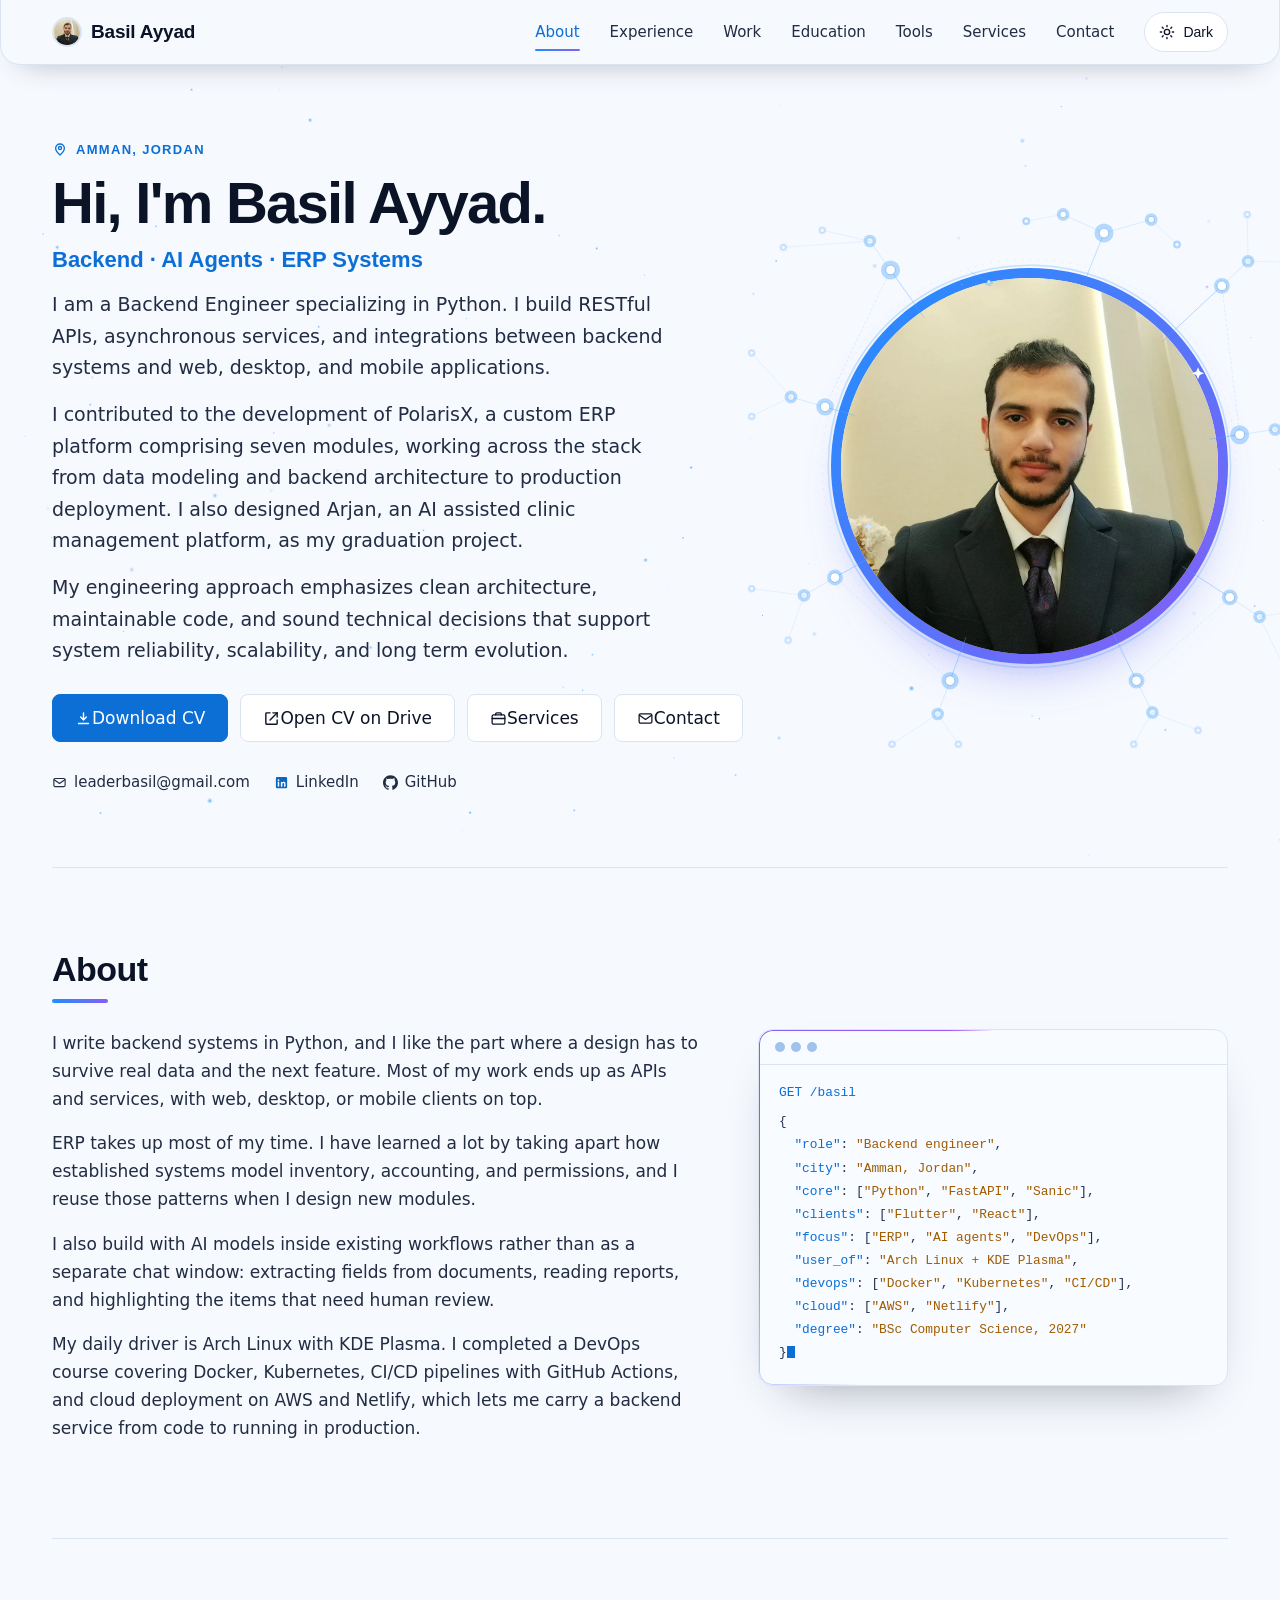
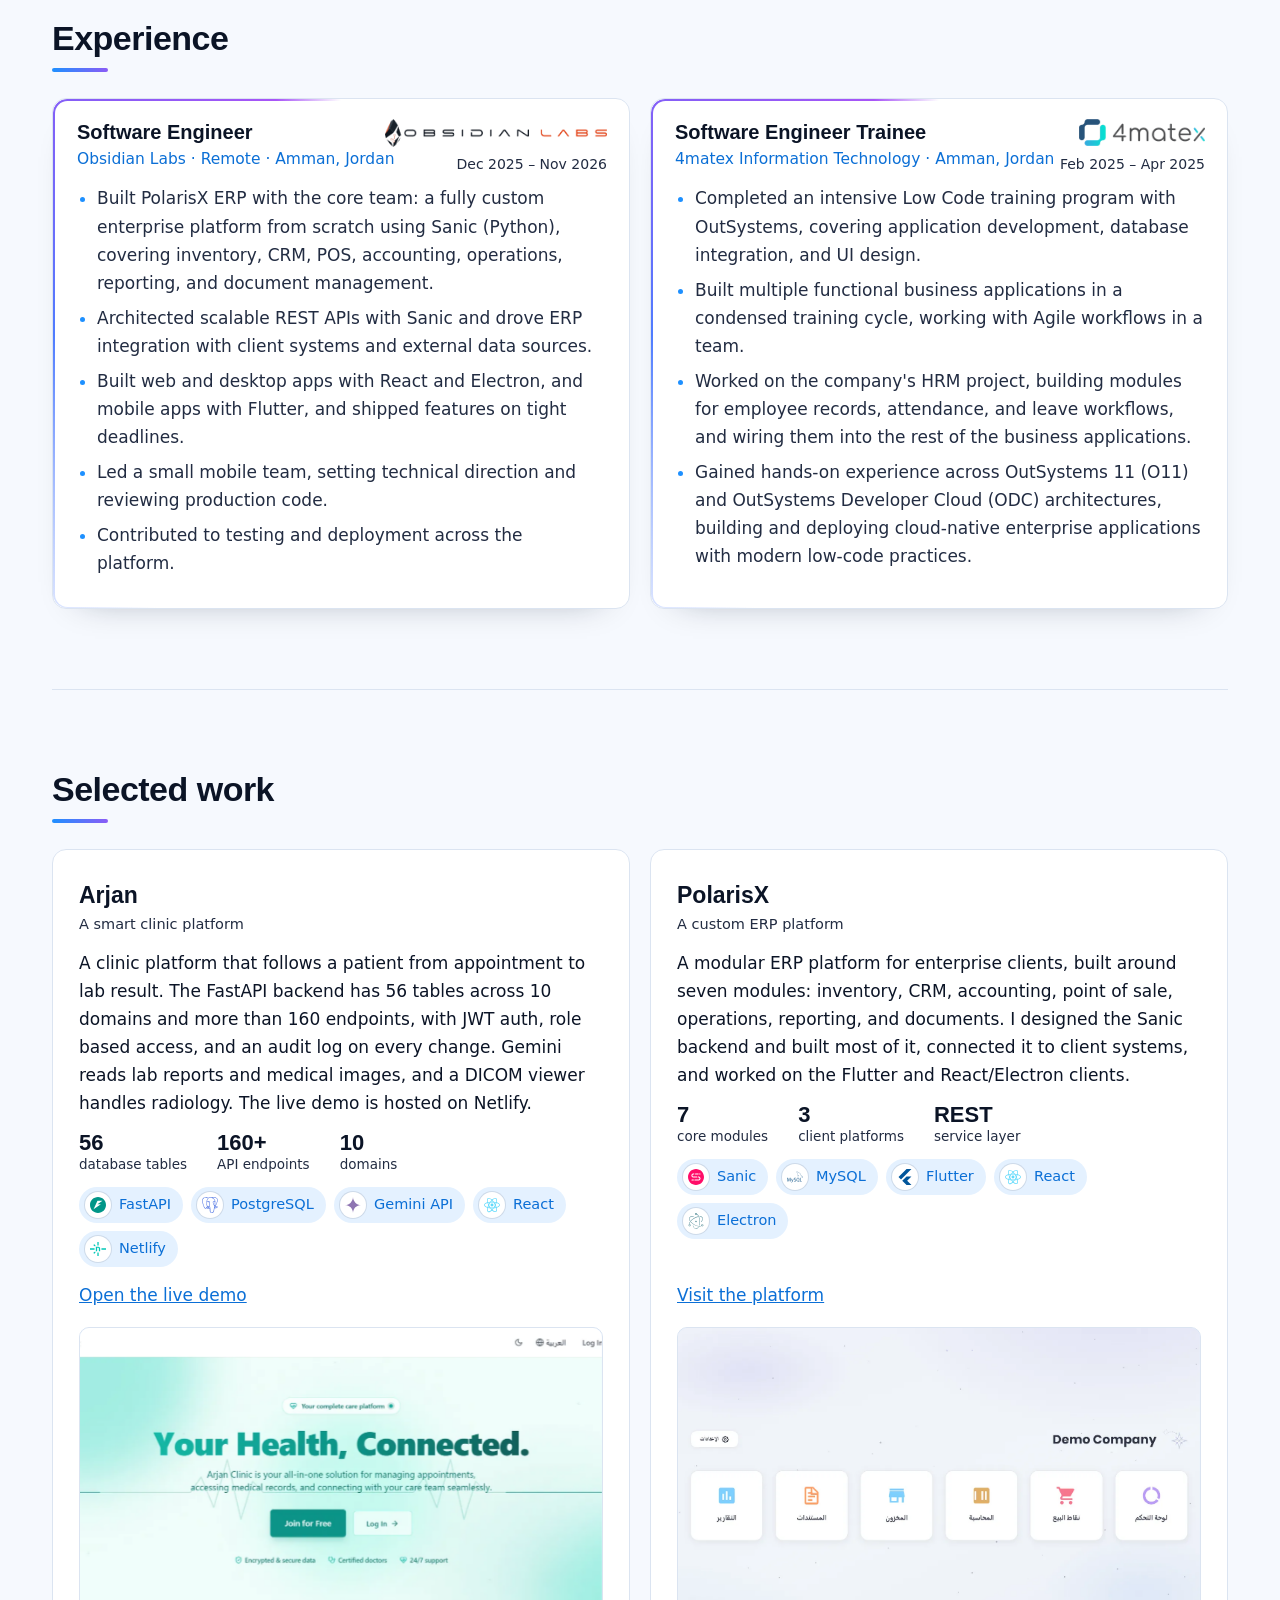
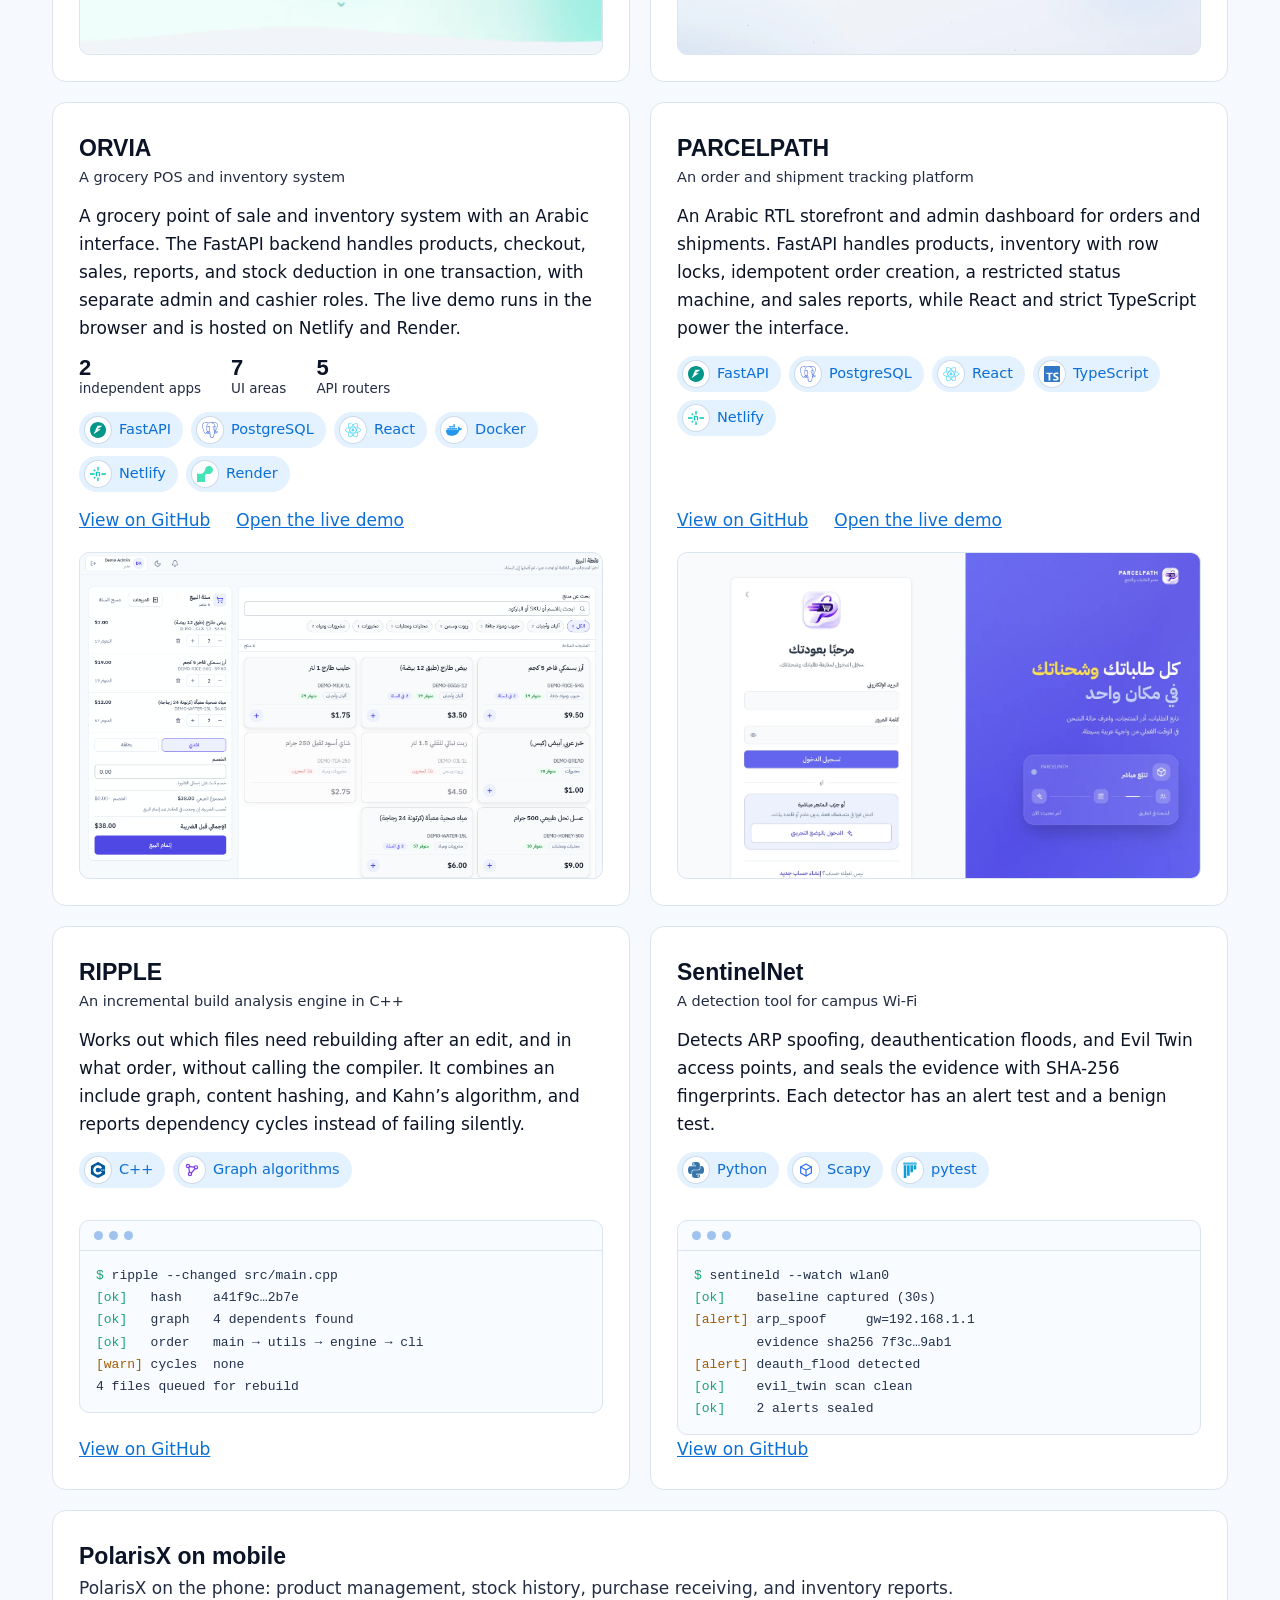
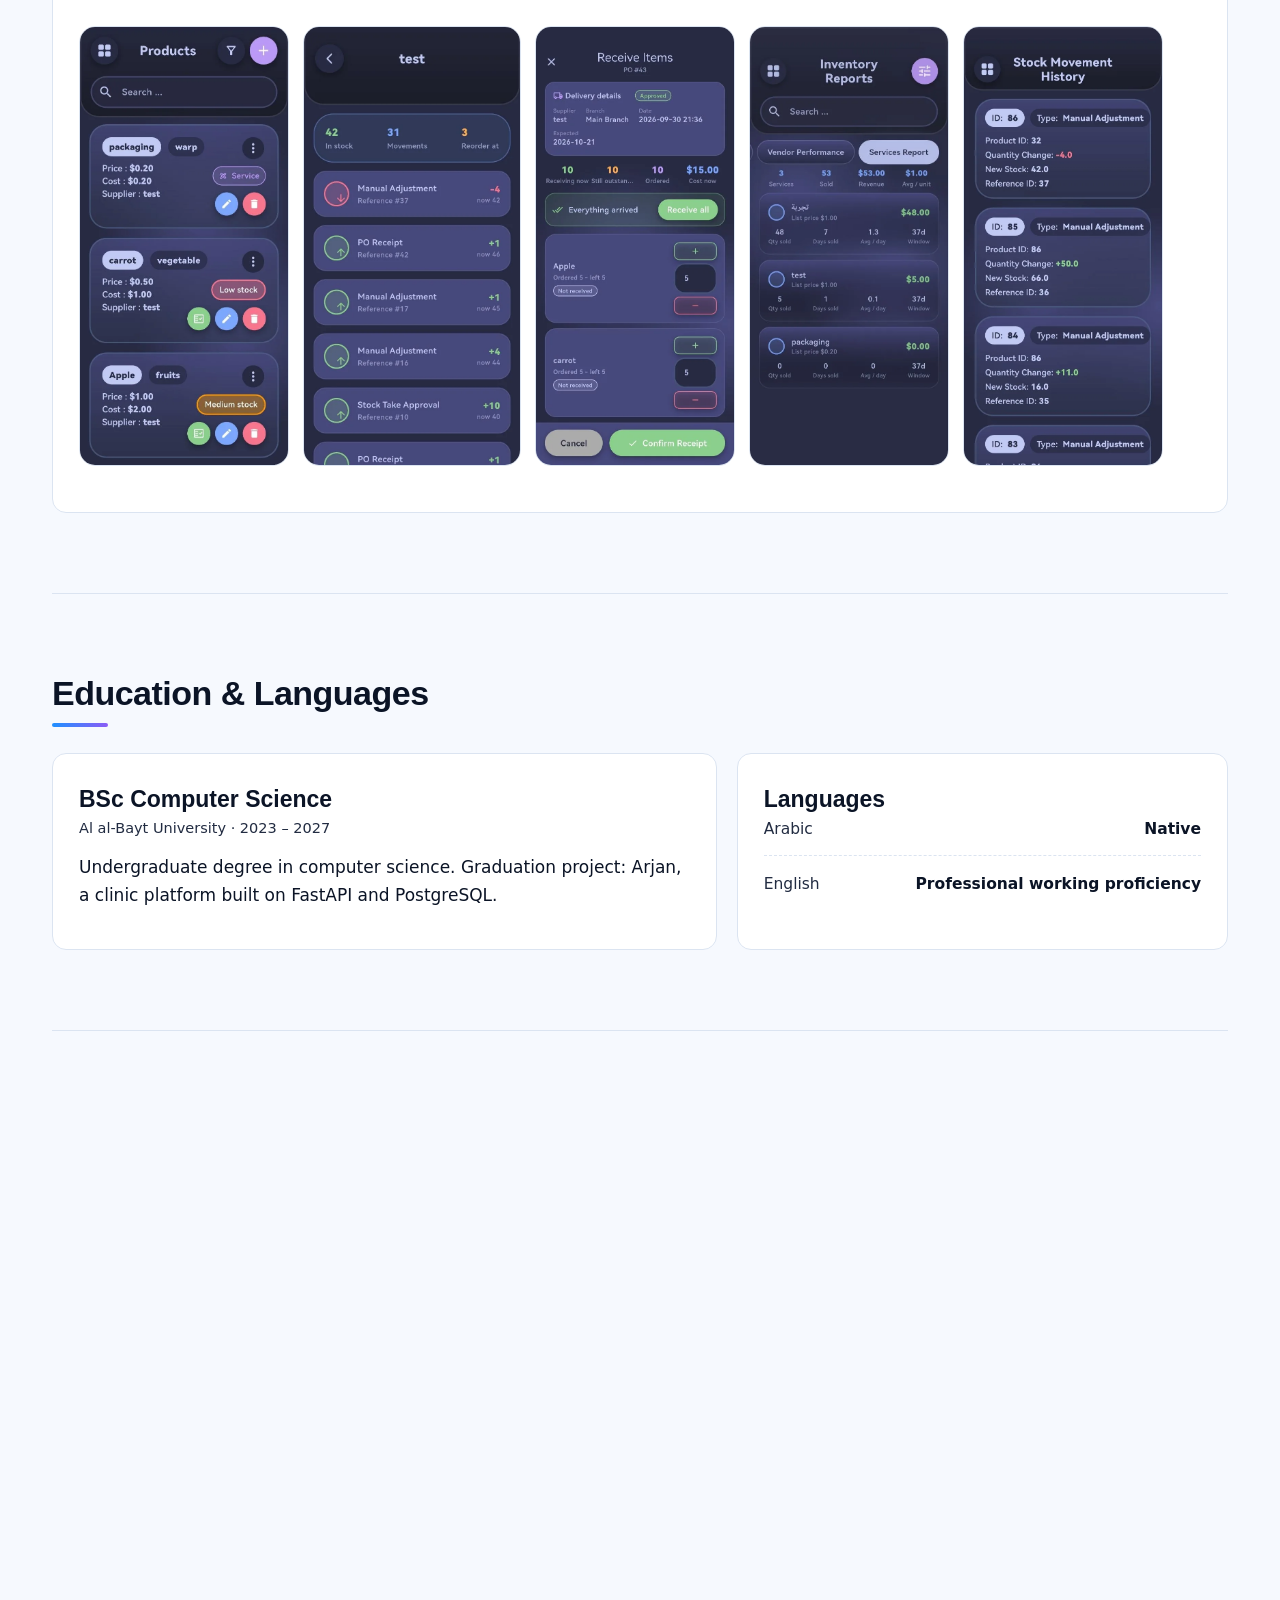
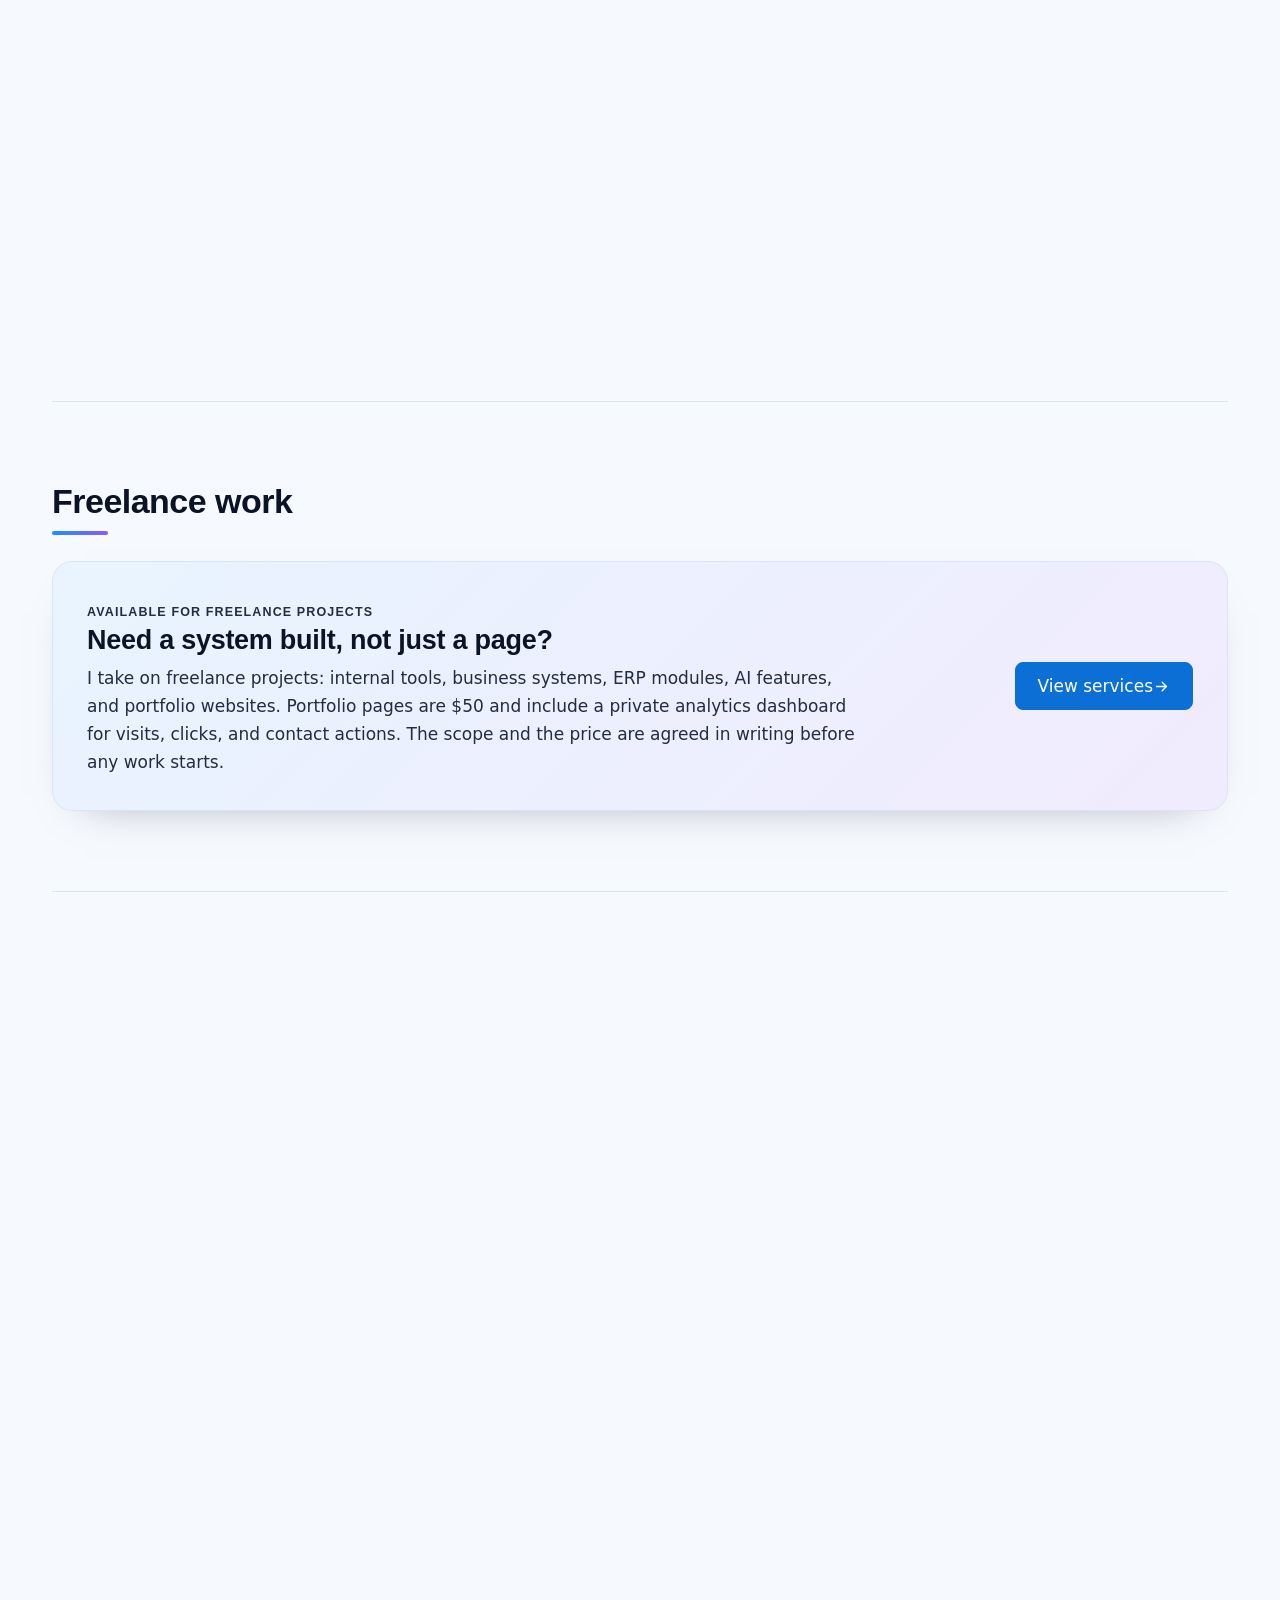
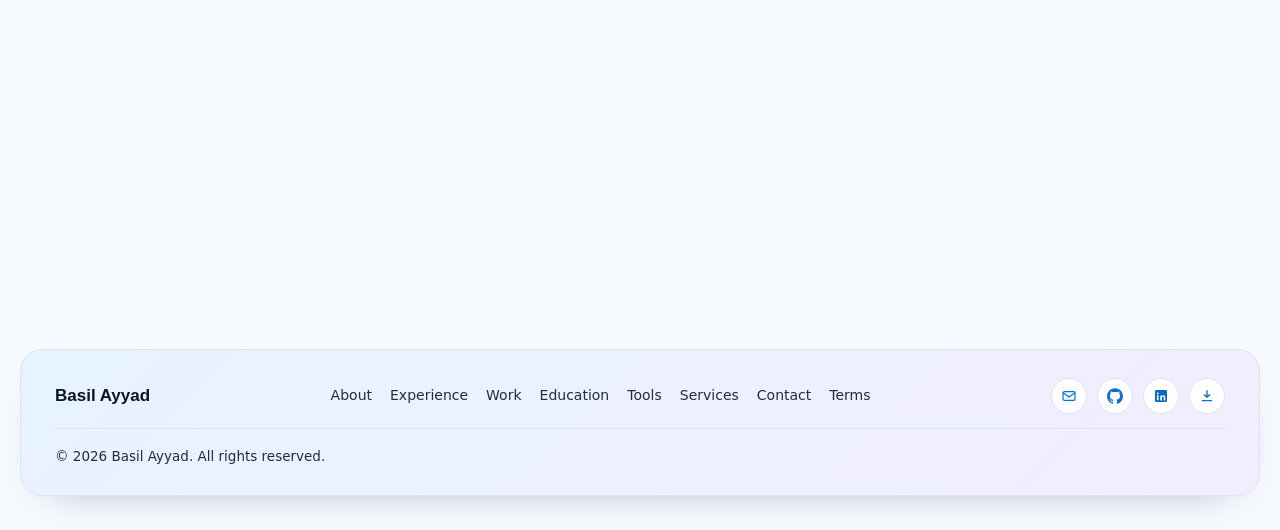
==== index.html @ f4ec6a5e "Update PARCELPATH screenshots, simplify description, match ORVIA link order" ====
<!DOCTYPE html>
<html lang="en">
<head>
<meta charset="utf-8">
<meta name="viewport" content="width=device-width, initial-scale=1, viewport-fit=cover">
<meta http-equiv="Content-Security-Policy" content="default-src 'self'; script-src 'self' 'unsafe-inline'; style-src 'self' 'unsafe-inline' https://fonts.googleapis.com; font-src 'self' https://fonts.gstatic.com data:; img-src 'self' data: https://*.goatcounter.com; connect-src 'self' https://formsubmit.co https://*.goatcounter.com; form-action 'self' https://formsubmit.co; base-uri 'self'; object-src 'none'; frame-src 'none'; worker-src 'none'; manifest-src 'self'; media-src 'self'; upgrade-insecure-requests">
<meta name="referrer" content="strict-origin-when-cross-origin">
  <meta name="google-site-verification" content="uAfpSlqo6z_oKuW4-nx2zN8vVfvJCvUZER309DuYlZw">
<title>Basil Ayyad | Backend Engineer, ERP &amp; AI Systems</title>
<meta name="description" content="Basil Ayyad, backend engineer in Amman. Builds Python APIs and services, and currently works on PolarisX ERP at Obsidian Labs.">
<meta name="author" content="Basil Ayyad">
<meta name="robots" content="index, follow, max-image-preview:large, max-snippet:-1">
<meta name="theme-color" content="#f6f9fe" media="(prefers-color-scheme: light)">
<meta name="theme-color" content="#0a0f1d" media="(prefers-color-scheme: dark)">
<meta property="og:type" content="website">
<meta property="og:site_name" content="Basil Ayyad">
<meta property="og:locale" content="en_US">
<meta property="og:title" content="Basil Ayyad | Backend Engineer, ERP &amp; AI Systems">
<meta property="og:description" content="Backend engineer in Amman, working in Python. Building PolarisX ERP at Obsidian Labs; designed Arjan, an AI assisted clinic platform.">
<meta property="og:url" content="https://leaderbasil.github.io/profilo/">
<meta property="og:image" content="https://leaderbasil.github.io/profilo/og-image.png">
<meta property="og:image:width" content="1200">
<meta property="og:image:height" content="630">
<meta property="og:image:alt" content="Basil Ayyad, Backend Engineer, ERP and AI Systems">
<meta name="twitter:card" content="summary_large_image">
<meta name="twitter:title" content="Basil Ayyad | Backend Engineer, ERP &amp; AI Systems">
<meta name="twitter:description" content="Backend engineer in Amman, working in Python. Building PolarisX ERP at Obsidian Labs; designed Arjan, an AI assisted clinic platform.">
<meta name="twitter:image" content="https://leaderbasil.github.io/profilo/og-image.png">
<link rel="canonical" href="https://leaderbasil.github.io/profilo/">
<script type="application/ld+json">{"@context": "https://schema.org", "@type": "ProfilePage", "dateModified": "2026-11-10", "mainEntity": {"@context": "https://schema.org", "@type": "Person", "name": "Basil Ayyad", "alternateName": "Basil Hazem Ayyad", "jobTitle": "Backend Engineer", "url": "https://leaderbasil.github.io/profilo/", "email": "mailto:leaderbasil@gmail.com", "address": {"@type": "PostalAddress", "addressLocality": "Amman", "addressCountry": "JO"}, "alumniOf": {"@type": "CollegeOrUniversity", "name": "Al al-Bayt University"}, "knowsAbout": ["Backend engineering", "Python", "FastAPI", "Sanic", "REST APIs", "ERP systems", "AI agents", "Flutter", "React", "DevOps", "Docker", "Kubernetes", "CI/CD", "GitHub Actions", "AWS", "Netlify", "Render", "Arch Linux", "Linux"], "sameAs": ["https://linkedin.com/in/basilhazemayyad", "https://github.com/leaderbasil"], "image": "https://leaderbasil.github.io/profilo/assets/avatar.png", "worksFor": {"@type": "Organization", "name": "Obsidian Labs"}, "knowsLanguage": ["Arabic", "English"]}}</script>
<link rel="icon" type="image/png" href="assets/avatar.png">
<link rel="apple-touch-icon" href="assets/avatar.png">
<link rel="preconnect" href="https://fonts.googleapis.com">
<link rel="preconnect" href="https://fonts.gstatic.com" crossorigin>
<link rel="preload" as="image" href="assets/portrait.webp" fetchpriority="high">
<link href="https://fonts.googleapis.com/css2?family=Bricolage+Grotesque:wght@500;700;800&family=IBM+Plex+Sans:wght@400;500&display=swap" rel="stylesheet" media="print" onload="this.media='all'">
<noscript><link href="https://fonts.googleapis.com/css2?family=Bricolage+Grotesque:wght@500;700;800&family=IBM+Plex+Sans:wght@400;500&display=swap" rel="stylesheet"></noscript>
<link rel="stylesheet" href="assets/site.css?v=48">
</head>
<body>
<script>document.documentElement.classList.add('js');try{var t=localStorage.getItem('theme');document.documentElement.setAttribute('data-theme',t==='dark'?'dark':'light')}catch(e){document.documentElement.setAttribute('data-theme','light')}</script>
<svg width="0" height="0" style="position:absolute" aria-hidden="true"><symbol id="ic-go" viewBox="0 0 24 24"><path fill="#00ADD8" d="M1.811 10.231c-.047 0-.058-.023-.035-.059l.246-.315c.023-.035.081-.058.128-.058h4.172c.046 0 .058.035.035.07l-.199.303c-.023.036-.082.07-.117.07zM.047 11.306c-.047 0-.059-.023-.035-.058l.245-.316c.023-.035.082-.058.129-.058h5.328c.047 0 .07.035.058.07l-.093.28c-.012.047-.058.07-.105.07zm2.828 1.075c-.047 0-.059-.035-.035-.07l.163-.292c.023-.035.07-.07.117-.07h2.337c.047 0 .07.035.07.082l-.023.28c0 .047-.047.082-.082.082zm12.129-2.36c-.736.187-1.239.327-1.963.514-.176.046-.187.058-.34-.117-.174-.199-.303-.327-.548-.444-.737-.362-1.45-.257-2.115.175-.795.514-1.204 1.274-1.192 2.22.011.935.654 1.706 1.577 1.835.795.105 1.46-.175 1.987-.77.105-.13.198-.27.315-.434H10.47c-.245 0-.304-.152-.222-.35.152-.362.432-.97.596-1.274a.315.315 0 01.292-.187h4.253c-.023.316-.023.631-.07.947a4.983 4.983 0 01-.958 2.29c-.841 1.11-1.94 1.8-3.33 1.986-1.145.152-2.209-.07-3.143-.77-.865-.655-1.356-1.52-1.484-2.595-.152-1.274.222-2.419.993-3.424.83-1.086 1.928-1.776 3.272-2.02 1.098-.2 2.15-.07 3.096.571.62.41 1.063.97 1.356 1.648.07.105.023.164-.117.2m3.868 6.461c-1.064-.024-2.034-.328-2.852-1.029a3.665 3.665 0 01-1.262-2.255c-.21-1.32.152-2.489.947-3.529.853-1.122 1.881-1.706 3.272-1.95 1.192-.21 2.314-.095 3.33.595.923.63 1.496 1.484 1.648 2.605.198 1.578-.257 2.863-1.344 3.962-.771.783-1.718 1.273-2.805 1.495-.315.06-.63.07-.934.106zm2.78-4.72c-.011-.153-.011-.27-.034-.387-.21-1.157-1.274-1.81-2.384-1.554-1.087.245-1.788.935-2.045 2.033-.21.912.234 1.835 1.075 2.21.643.28 1.285.244 1.905-.07.923-.48 1.425-1.228 1.484-2.233z"/></symbol><symbol id="ic-github" viewBox="0 0 24 24"><path fill="#181717" d="M12 .297c-6.63 0-12 5.373-12 12 0 5.303 3.438 9.8 8.205 11.385.6.113.82-.258.82-.577 0-.285-.01-1.04-.015-2.04-3.338.724-4.042-1.61-4.042-1.61C4.422 18.07 3.633 17.7 3.633 17.7c-1.087-.744.084-.729.084-.729 1.205.084 1.838 1.236 1.838 1.236 1.07 1.835 2.809 1.305 3.495.998.108-.776.417-1.305.76-1.605-2.665-.3-5.466-1.332-5.466-5.93 0-1.31.465-2.38 1.235-3.22-.135-.303-.54-1.523.105-3.176 0 0 1.005-.322 3.3 1.23.96-.267 1.98-.399 3-.405 1.02.006 2.04.138 3 .405 2.28-1.552 3.285-1.23 3.285-1.23.645 1.653.24 2.873.12 3.176.765.84 1.23 1.91 1.23 3.22 0 4.61-2.805 5.625-5.475 5.92.42.36.81 1.096.81 2.22 0 1.606-.015 2.896-.015 3.286 0 .315.21.69.825.57C20.565 22.092 24 17.592 24 12.297c0-6.627-5.373-12-12-12"/></symbol><symbol id="ic-render" viewBox="0 0 24 24"><path fill="#46E3B7" d="M18.263.007c-3.121-.147-5.744 2.109-6.192 5.082-.018.138-.045.272-.067.405-.696 3.703-3.936 6.507-7.827 6.507-1.388 0-2.691-.356-3.825-.979a.2024.2024 0 0 0-.302.178V24H12v-8.999c0-1.656 1.338-3 2.987-3h2.988c3.382 0 6.103-2.817 5.97-6.244-.12-3.084-2.61-5.603-5.682-5.75"/></symbol><symbol id="ic-netlify" viewBox="0 0 24 24"><path fill="#00C7B7" d="M6.49 19.04h-.23L5.13 17.9v-.23l1.73-1.71h1.2l.15.15v1.2L6.5 19.04ZM5.13 6.31V6.1l1.13-1.13h.23L8.2 6.68v1.2l-.15.15h-1.2L5.13 6.31Zm9.96 9.09h-1.65l-.14-.13v-3.83c0-.68-.27-1.2-1.1-1.23-.42 0-.9 0-1.43.02l-.07.08v4.96l-.14.14H8.9l-.13-.14V8.73l.13-.14h3.7a2.6 2.6 0 0 1 2.61 2.6v4.08l-.13.14Zm-8.37-2.44H.14L0 12.82v-1.64l.14-.14h6.58l.14.14v1.64l-.14.14Zm17.14 0h-6.58l-.14-.14v-1.64l.14-.14h6.58l.14.14v1.64l-.14.14ZM11.05 6.55V1.64l.14-.14h1.65l.14.14v4.9l-.14.14h-1.65l-.14-.13Zm0 15.81v-4.9l.14-.14h1.65l.14.13v4.91l-.14.14h-1.65l-.14-.14Z"/></symbol><symbol id="ic-wireshark" viewBox="0 0 24 24"><path fill="#1679A7" d="m2.95 0c-1.62 0-2.95 1.32-2.95 2.95v18.1c0 1.63 1.32 2.95 2.95 2.95h18.1c1.62 0 2.95-1.32 2.95-2.95v-18.1c-.00024-1.63-1.32-2.95-2.95-2.95zm0 1.09h18.1c1.04 0 1.85.818 1.85 1.86v14h-5.27c-.335-.796-2.57-6.47.283-10.9a.516.517 0 0 0-.443-.794c-5.24.0827-8.2 3.19-9.74 6.21-1.35 2.64-1.63 4.91-1.69 5.53h-4.95v-14c0-1.04.817-1.86 1.85-1.86zm13.6 5.24c-2.62 5.24.248 11.4.248 11.4a.516.517 0 0 0 .469.301h5.62v3.05c0 1.04-.817 1.86-1.85 1.86h-18.1c-1.04 0-1.85-.818-1.85-1.86v-3.05h5.39a.516.517 0 0 0 .514-.477s.226-2.8 1.66-5.62c1.34-2.62 3.67-5.17 7.91-5.57z"/></symbol><symbol id="ic-scapy" viewBox="0 0 24 24" fill="none" stroke="#2f6fed" stroke-width="1.8" stroke-linecap="round" stroke-linejoin="round"><path d="M12 3l8 4.5v9L12 21l-8-4.5v-9z"/><path d="M4 7.5l8 4.5 8-4.5M12 12v9"/></symbol><symbol id="ic-dicom" viewBox="0 0 24 24" fill="none" stroke="#0f9d8a" stroke-width="1.8" stroke-linecap="round" stroke-linejoin="round"><circle cx="12" cy="12" r="8.5"/><circle cx="12" cy="12" r="4"/><path d="M12 3.5v4M12 16.5v4M3.5 12h4M16.5 12h4"/></symbol><symbol id="ic-graph" viewBox="0 0 24 24" fill="none" stroke="#7c3aed" stroke-width="1.8" stroke-linecap="round" stroke-linejoin="round"><circle cx="6" cy="6" r="2.4"/><circle cx="18" cy="8" r="2.4"/><circle cx="9" cy="18" r="2.4"/><path d="M8.2 7l7.5.8M7 8.2l1.4 7.5M16.6 10l-5.6 6.5"/></symbol><symbol id="ic-ai" viewBox="0 0 24 24" fill="none" stroke="#7c3aed" stroke-width="1.8" stroke-linecap="round" stroke-linejoin="round"><path d="M12 3l1.8 5.2L19 10l-5.2 1.8L12 17l-1.8-5.2L5 10l5.2-1.8z"/><path d="M19 16l.7 1.8L21.5 18.5l-1.8.7L19 21l-.7-1.8-1.8-.7 1.8-.7z"/></symbol><symbol id="ic-erp" viewBox="0 0 24 24" fill="none" stroke="#e08a1e" stroke-width="1.8" stroke-linecap="round" stroke-linejoin="round"><rect x="3.5" y="3.5" width="7.5" height="7.5" rx="1.5"/><rect x="13" y="3.5" width="7.5" height="7.5" rx="1.5"/><rect x="3.5" y="13" width="7.5" height="7.5" rx="1.5"/><rect x="13" y="13" width="7.5" height="7.5" rx="1.5"/></symbol><symbol id="ic-shield" viewBox="0 0 24 24" fill="none" stroke="#2f6fed" stroke-width="1.8" stroke-linecap="round" stroke-linejoin="round"><path d="M12 3l7.5 3v5.5c0 4.6-3.1 8-7.5 9.5-4.4-1.5-7.5-4.9-7.5-9.5V6z"/><path d="M8.8 12.2l2.2 2.2 4.2-4.4"/></symbol><symbol id="ic-build" viewBox="0 0 24 24" fill="none" stroke="#0b6fd6" stroke-width="1.8" stroke-linecap="round" stroke-linejoin="round"><circle cx="12" cy="12" r="3.2"/><path d="M12 3v3M12 18v3M3 12h3M18 12h3M5.6 5.6l2.1 2.1M16.3 16.3l2.1 2.1M18.4 5.6l-2.1 2.1M7.7 16.3l-2.1 2.1"/></symbol><symbol id="ic-scan" viewBox="0 0 24 24" fill="none" stroke="#0f9d8a" stroke-width="1.8" stroke-linecap="round" stroke-linejoin="round"><path d="M4 8V5.5A1.5 1.5 0 015.5 4H8M16 4h2.5A1.5 1.5 0 0120 5.5V8M20 16v2.5a1.5 1.5 0 01-1.5 1.5H16M8 20H5.5A1.5 1.5 0 014 18.5V16"/><path d="M12 8v8M8 12h8"/></symbol><symbol id="ic-cpp" viewBox="0 0 24 24"><path fill="#00599C" d="M22.394 6c-.167-.29-.398-.543-.652-.69L12.926.22c-.509-.294-1.34-.294-1.848 0L2.26 5.31c-.508.293-.923 1.013-.923 1.6v10.18c0 .294.104.62.271.91.167.29.398.543.652.69l8.816 5.09c.508.293 1.34.293 1.848 0l8.816-5.09c.254-.147.485-.4.652-.69.167-.29.27-.616.27-.91V6.91c.003-.294-.1-.62-.268-.91zM12 19.11c-3.92 0-7.109-3.19-7.109-7.11 0-3.92 3.19-7.11 7.11-7.11a7.133 7.133 0 016.156 3.553l-3.076 1.78a3.567 3.567 0 00-3.08-1.78A3.56 3.56 0 008.444 12 3.56 3.56 0 0012 15.555a3.57 3.57 0 003.08-1.778l3.078 1.78A7.135 7.135 0 0112 19.11zm7.11-6.715h-.79v.79h-.79v-.79h-.79v-.79h.79v-.79h.79v.79h.79zm2.962 0h-.79v.79h-.79v-.79h-.79v-.79h.79v-.79h.79v.79h.79z"/></symbol><symbol id="ic-dart" viewBox="0 0 24 24"><path fill="#0175C2" d="M4.105 4.105S9.158 1.58 11.684.316a3.079 3.079 0 0 1 1.481-.315c.766.047 1.677.788 1.677.788L24 9.948v9.789h-4.263V24H9.789l-9-9C.303 14.5 0 13.795 0 13.105c0-.319.18-.818.316-1.105l3.789-7.895zm.679.679v11.787c.002.543.021 1.024.498 1.508L10.204 23h8.533v-4.263L4.784 4.784zm12.055-.678c-.899-.896-1.809-1.78-2.74-2.643-.302-.267-.567-.468-1.07-.462-.37.014-.87.195-.87.195L6.341 4.105l10.498.001z"/></symbol><symbol id="ic-electron" viewBox="0 0 24 24"><path fill="#47848F" d="M12.0111 0c-.85 0-1.5392.6891-1.5392 1.5392 0 .8501.6891 1.5393 1.5392 1.5393.595 0 1.11-.338 1.3662-.832 2.2208 1.2675 3.847 5.4728 3.847 10.3623 0 2.0715-.2891 4.056-.825 5.7685a.3215.3215 0 0 0 .2107.403.322.322 0 0 0 .4033-.2111c.5558-1.7763.8542-3.8251.8542-5.9604 0-5.1927-1.7717-9.686-4.3206-11.0027.001-.0223.0035-.0443.0035-.0669 0-.85-.6891-1.5392-1.5393-1.5392zm0 .6432a.896.896 0 1 1 0 1.792.896.896 0 1 1 0-1.792zm-5.486 4.3052c-2.067.0074-3.6473.6646-4.3885 1.9485-.7375 1.2774-.5267 2.971.5113 4.7813a.3217.3217 0 0 0 .558-.32C2.271 9.7274 2.089 8.266 2.6938 7.2185c.821-1.422 3.033-1.9552 5.9321-1.4271a.3216.3216 0 0 0 .1153-.6329c-.784-.1428-1.5271-.2125-2.216-.21zm11.0522.0176a.3216.3216 0 0 0-.0084.6432c1.8337.0239 3.1556.5956 3.7502 1.6256.8192 1.419.1798 3.5947-1.7182 5.837a.322.322 0 0 0 .0377.4535.3215.3215 0 0 0 .4532-.0377c2.0535-2.426 2.7708-4.8661 1.7845-6.5744-.7257-1.257-2.26-1.9207-4.299-1.9472zm-2.6984.2924a.3225.3225 0 0 0-.0647.0072c-1.8568.3979-3.8333 1.1755-5.7314 2.2714-4.5699 2.6384-7.5924 6.4948-7.3601 9.3717-.4726.2628-.7928.7664-.7928 1.3455 0 .85.6892 1.5392 1.5393 1.5392.85 0 1.5392-.6891 1.5392-1.5392 0-.8501-.6891-1.5393-1.5392-1.5393-.038 0-.0754.003-.1128.0057-.1002-2.5597 2.7434-6.1412 7.048-8.6265 1.8413-1.063 3.7551-1.8163 5.5445-2.1997a.3217.3217 0 0 0-.07-.636zm-2.8787 6.2364a1.1192 1.1192 0 0 0-.2243.0255c-.6012.1301-.983.7225-.8533 1.3238.1302.6012.7226.9832 1.3238.8533.6012-.1302.9832-.7226.8533-1.3238-.1139-.526-.5816-.8844-1.0995-.8788zM4.532 13.341a.321.321 0 0 0-.2318.0835.3214.3214 0 0 0-.0214.4542c1.2682 1.3936 2.9157 2.701 4.7946 3.7857 4.4146 2.5489 9.1056 3.2849 11.5608 1.8392a1.53 1.53 0 0 0 .8966.2899c.8501 0 1.5392-.6891 1.5392-1.5392 0-.8501-.689-1.5393-1.5392-1.5393-.85 0-1.5392.6892-1.5392 1.5393 0 .276.0737.5344.201.7584-2.2448 1.214-6.631.5002-10.7976-1.9054-1.8228-1.0524-3.418-2.3181-4.6404-3.6614a.3206.3206 0 0 0-.2226-.1049zm-2.0628 4.0172a.896.896 0 1 1 0 1.792.896.896 0 1 1 0-1.792zm19.0616 0a.896.896 0 1 1 0 1.792.891.891 0 0 1-.5864-.2194c-.0025-.004-.0039-.0083-.0066-.0123a.3195.3195 0 0 0-.0957-.0914.896.896 0 0 1 .6887-1.4689zm-14.0045 1.368a.3215.3215 0 0 0-.3207.4296C8.2793 22.154 10.036 24 12.0111 24c1.4406 0 2.7735-.9822 3.8128-2.711a.3215.3215 0 0 0-.11-.4413.3219.3219 0 0 0-.4415.11c-.934 1.5537-2.0812 2.399-3.2613 2.399-1.6407 0-3.2075-1.6465-4.2-4.4179a.3216.3216 0 0 0-.2848-.2126z"/></symbol><symbol id="ic-fastapi" viewBox="0 0 24 24"><path fill="#009688" d="M12 .0387C5.3729.0384.0003 5.3931 0 11.9988c-.001 6.6066 5.372 11.9628 12 11.9625 6.628.0003 12.001-5.3559 12-11.9625-.0003-6.6057-5.3729-11.9604-12-11.96m-.829 5.4153h7.55l-7.5805 5.3284h5.1828L5.279 18.5436q2.9466-6.5444 5.892-13.0896"/></symbol><symbol id="ic-flutter" viewBox="0 0 24 24"><path fill="#02569B" d="M14.314 0L2.3 12 6 15.7 21.684.013h-7.357zm.014 11.072L7.857 17.53l6.47 6.47H21.7l-6.46-6.468 6.46-6.46h-7.37z"/></symbol><symbol id="ic-gemini" viewBox="0 0 24 24"><path fill="#8E75B2" d="M11.04 19.32Q12 21.51 12 24q0-2.49.93-4.68.96-2.19 2.58-3.81t3.81-2.55Q21.51 12 24 12q-2.49 0-4.68-.93a12.3 12.3 0 0 1-3.81-2.58 12.3 12.3 0 0 1-2.58-3.81Q12 2.49 12 0q0 2.49-.96 4.68-.93 2.19-2.55 3.81a12.3 12.3 0 0 1-3.81 2.58Q2.49 12 0 12q2.49 0 4.68.96 2.19.93 3.81 2.55t2.55 3.81"/></symbol><symbol id="ic-git" viewBox="0 0 24 24"><path fill="#F03C2E" d="M13.09 23.549a1.54 1.54 0 0 1-2.18 0L.451 13.089a1.54 1.54 0 0 1 0-2.179l7.191-7.19 2.733 2.733a1.85 1.85 0 0 0 .964 2.326v6.66a1.849 1.849 0 1 0 1.54 0V8.957l2.508 2.508a1.85 1.85 0 1 0 1.09-1.09l-2.634-2.634a1.85 1.85 0 0 0-2.378-2.377L8.73 2.63 10.91.451a1.54 1.54 0 0 1 2.179 0l10.459 10.46a1.54 1.54 0 0 1 0 2.179z"/></symbol><symbol id="ic-js" viewBox="0 0 24 24"><path fill="#F7DF1E" d="M0 0h24v24H0V0zm22.034 18.276c-.175-1.095-.888-2.015-3.003-2.873-.736-.345-1.554-.585-1.797-1.14-.091-.33-.105-.51-.046-.705.15-.646.915-.84 1.515-.66.39.12.75.42.976.9 1.034-.676 1.034-.676 1.755-1.125-.27-.42-.404-.601-.586-.78-.63-.705-1.469-1.065-2.834-1.034l-.705.089c-.676.165-1.32.525-1.71 1.005-1.14 1.291-.811 3.541.569 4.471 1.365 1.02 3.361 1.244 3.616 2.205.24 1.17-.87 1.545-1.966 1.41-.811-.18-1.26-.586-1.755-1.336l-1.83 1.051c.21.48.45.689.81 1.109 1.74 1.756 6.09 1.666 6.871-1.004.029-.09.24-.705.074-1.65l.046.067zm-8.983-7.245h-2.248c0 1.938-.009 3.864-.009 5.805 0 1.232.063 2.363-.138 2.711-.33.689-1.18.601-1.566.48-.396-.196-.597-.466-.83-.855-.063-.105-.11-.196-.127-.196l-1.825 1.125c.305.63.75 1.172 1.324 1.517.855.51 2.004.675 3.207.405.783-.226 1.458-.691 1.811-1.411.51-.93.402-2.07.397-3.346.012-2.054 0-4.109 0-6.179l.004-.056z"/></symbol><symbol id="ic-mysql" viewBox="0 0 24 24"><path fill="#4479A1" d="M16.405 5.501c-.115 0-.193.014-.274.033v.013h.014c.054.104.146.18.214.273.054.107.1.214.154.32l.014-.015c.094-.066.14-.172.14-.333-.04-.047-.046-.094-.08-.14-.04-.067-.126-.1-.18-.153zM5.77 18.695h-.927a50.854 50.854 0 00-.27-4.41h-.008l-1.41 4.41H2.45l-1.4-4.41h-.01a72.892 72.892 0 00-.195 4.41H0c.055-1.966.192-3.81.41-5.53h1.15l1.335 4.064h.008l1.347-4.064h1.095c.242 2.015.384 3.86.428 5.53zm4.017-4.08c-.378 2.045-.876 3.533-1.492 4.46-.482.716-1.01 1.073-1.583 1.073-.153 0-.34-.046-.566-.138v-.494c.11.017.24.026.386.026.268 0 .483-.075.647-.222.197-.18.295-.382.295-.605 0-.155-.077-.47-.23-.944L6.23 14.615h.91l.727 2.36c.164.536.233.91.205 1.123.4-1.064.678-2.227.835-3.483zm12.325 4.08h-2.63v-5.53h.885v4.85h1.745zm-3.32.135l-1.016-.5c.09-.076.177-.158.255-.25.433-.506.648-1.258.648-2.253 0-1.83-.718-2.746-2.155-2.746-.704 0-1.254.232-1.65.697-.43.508-.646 1.256-.646 2.245 0 .972.19 1.686.574 2.14.35.41.877.615 1.583.615.264 0 .506-.033.725-.098l1.325.772.36-.622zM15.5 17.588c-.225-.36-.337-.94-.337-1.736 0-1.393.424-2.09 1.27-2.09.443 0 .77.167.977.5.224.362.336.936.336 1.723 0 1.404-.424 2.108-1.27 2.108-.445 0-.77-.167-.978-.5zm-1.658-.425c0 .47-.172.856-.516 1.156-.344.3-.803.45-1.384.45-.543 0-1.064-.172-1.573-.515l.237-.476c.438.22.833.328 1.19.328.332 0 .593-.073.783-.22a.754.754 0 00.3-.615c0-.33-.23-.61-.648-.845-.388-.213-1.163-.657-1.163-.657-.422-.307-.632-.636-.632-1.177 0-.45.157-.81.47-1.085.315-.278.72-.415 1.22-.415.512 0 .98.136 1.4.41l-.213.476a2.726 2.726 0 00-1.064-.23c-.283 0-.502.068-.654.206a.685.685 0 00-.248.524c0 .328.234.61.666.85.393.215 1.187.67 1.187.67.433.305.648.63.648 1.168zm9.382-5.852c-.535-.014-.95.04-1.297.188-.1.04-.26.04-.274.167.055.053.063.14.11.214.08.134.218.313.346.407.14.11.28.216.427.31.26.16.555.255.81.416.145.094.293.213.44.313.073.05.12.14.214.172v-.02c-.046-.06-.06-.147-.105-.214-.067-.067-.134-.127-.2-.193a3.223 3.223 0 00-.695-.675c-.214-.146-.682-.35-.77-.595l-.013-.014c.146-.013.32-.066.46-.106.227-.06.435-.047.67-.106.106-.027.213-.06.32-.094v-.06c-.12-.12-.21-.283-.334-.395a8.867 8.867 0 00-1.104-.823c-.21-.134-.476-.22-.697-.334-.08-.04-.214-.06-.26-.127-.12-.146-.19-.34-.275-.514a17.69 17.69 0 01-.547-1.163c-.12-.262-.193-.523-.34-.763-.69-1.137-1.437-1.826-2.586-2.5-.247-.14-.543-.2-.856-.274-.167-.008-.334-.02-.5-.027-.11-.047-.216-.174-.31-.235-.38-.24-1.364-.76-1.644-.072-.18.434.267.862.422 1.082.115.153.26.328.34.5.047.116.06.235.107.356.106.294.207.622.347.897.073.14.153.287.247.413.054.073.146.107.167.227-.094.136-.1.334-.154.5-.24.757-.146 1.693.194 2.25.107.166.362.534.703.393.3-.12.234-.5.32-.835.02-.08.007-.133.048-.187v.015c.094.188.188.367.274.555.206.328.566.668.867.895.16.12.287.328.487.402v-.02h-.015c-.043-.058-.1-.086-.154-.133a3.445 3.445 0 01-.35-.4 8.76 8.76 0 01-.747-1.218c-.11-.21-.202-.436-.29-.643-.04-.08-.04-.2-.107-.24-.1.146-.247.273-.32.453-.127.288-.14.642-.188 1.01-.027.007-.014 0-.027.014-.214-.052-.287-.274-.367-.46-.2-.475-.233-1.238-.06-1.785.047-.14.247-.582.167-.716-.042-.127-.174-.2-.247-.303a2.478 2.478 0 01-.24-.427c-.16-.374-.24-.788-.414-1.162-.08-.173-.22-.354-.334-.513-.127-.18-.267-.307-.368-.52-.033-.073-.08-.194-.027-.274.014-.054.042-.075.094-.09.088-.072.335.022.422.062.247.1.455.194.662.334.094.066.195.193.315.226h.14c.214.047.455.014.655.073.355.114.675.28.962.46a5.953 5.953 0 012.085 2.286c.08.154.115.295.188.455.14.33.313.663.455.982.14.315.275.636.476.897.1.14.502.213.682.286.133.06.34.115.46.188.23.14.454.3.67.454.11.076.443.243.463.378z"/></symbol><symbol id="ic-postgres" viewBox="0 0 24 24"><path fill="#4169E1" d="M23.5594 14.7228a.5269.5269 0 0 0-.0563-.1191c-.139-.2632-.4768-.3418-1.0074-.2321-1.6533.3411-2.2935.1312-2.5256-.0191 1.342-2.0482 2.445-4.522 3.0411-6.8297.2714-1.0507.7982-3.5237.1222-4.7316a1.5641 1.5641 0 0 0-.1509-.235C21.6931.9086 19.8007.0248 17.5099.0005c-1.4947-.0158-2.7705.3461-3.1161.4794a9.449 9.449 0 0 0-.5159-.0816 8.044 8.044 0 0 0-1.3114-.1278c-1.1822-.0184-2.2038.2642-3.0498.8406-.8573-.3211-4.7888-1.645-7.2219.0788C.9359 2.1526.3086 3.8733.4302 6.3043c.0409.818.5069 3.334 1.2423 5.7436.4598 1.5065.9387 2.7019 1.4334 3.582.553.9942 1.1259 1.5933 1.7143 1.7895.4474.1491 1.1327.1441 1.8581-.7279.8012-.9635 1.5903-1.8258 1.9446-2.2069.4351.2355.9064.3625 1.39.3772a.0569.0569 0 0 0 .0004.0041 11.0312 11.0312 0 0 0-.2472.3054c-.3389.4302-.4094.5197-1.5002.7443-.3102.064-1.1344.2339-1.1464.8115-.0025.1224.0329.2309.0919.3268.2269.4231.9216.6097 1.015.6331 1.3345.3335 2.5044.092 3.3714-.6787-.017 2.231.0775 4.4174.3454 5.0874.2212.5529.7618 1.9045 2.4692 1.9043.2505 0 .5263-.0291.8296-.0941 1.7819-.3821 2.5557-1.1696 2.855-2.9059.1503-.8707.4016-2.8753.5388-4.1012.0169-.0703.0357-.1207.057-.1362.0007-.0005.0697-.0471.4272.0307a.3673.3673 0 0 0 .0443.0068l.2539.0223.0149.001c.8468.0384 1.9114-.1426 2.5312-.4308.6438-.2988 1.8057-1.0323 1.5951-1.6698zM2.371 11.8765c-.7435-2.4358-1.1779-4.8851-1.2123-5.5719-.1086-2.1714.4171-3.6829 1.5623-4.4927 1.8367-1.2986 4.8398-.5408 6.108-.13-.0032.0032-.0066.0061-.0098.0094-2.0238 2.044-1.9758 5.536-1.9708 5.7495-.0002.0823.0066.1989.0162.3593.0348.5873.0996 1.6804-.0735 2.9184-.1609 1.1504.1937 2.2764.9728 3.0892.0806.0841.1648.1631.2518.2374-.3468.3714-1.1004 1.1926-1.9025 2.1576-.5677.6825-.9597.5517-1.0886.5087-.3919-.1307-.813-.5871-1.2381-1.3223-.4796-.839-.9635-2.0317-1.4155-3.5126zm6.0072 5.0871c-.1711-.0428-.3271-.1132-.4322-.1772.0889-.0394.2374-.0902.4833-.1409 1.2833-.2641 1.4815-.4506 1.9143-1.0002.0992-.126.2116-.2687.3673-.4426a.3549.3549 0 0 0 .0737-.1298c.1708-.1513.2724-.1099.4369-.0417.156.0646.3078.26.3695.4752.0291.1016.0619.2945-.0452.4444-.9043 1.2658-2.2216 1.2494-3.1676 1.0128zm2.094-3.988-.0525.141c-.133.3566-.2567.6881-.3334 1.003-.6674-.0021-1.3168-.2872-1.8105-.8024-.6279-.6551-.9131-1.5664-.7825-2.5004.1828-1.3079.1153-2.4468.079-3.0586-.005-.0857-.0095-.1607-.0122-.2199.2957-.2621 1.6659-.9962 2.6429-.7724.4459.1022.7176.4057.8305.928.5846 2.7038.0774 3.8307-.3302 4.7363-.084.1866-.1633.3629-.2311.5454zm7.3637 4.5725c-.0169.1768-.0358.376-.0618.5959l-.146.4383a.3547.3547 0 0 0-.0182.1077c-.0059.4747-.054.6489-.115.8693-.0634.2292-.1353.4891-.1794 1.0575-.11 1.4143-.8782 2.2267-2.4172 2.5565-1.5155.3251-1.7843-.4968-2.0212-1.2217a6.5824 6.5824 0 0 0-.0769-.2266c-.2154-.5858-.1911-1.4119-.1574-2.5551.0165-.5612-.0249-1.9013-.3302-2.6462.0044-.2932.0106-.5909.019-.8918a.3529.3529 0 0 0-.0153-.1126 1.4927 1.4927 0 0 0-.0439-.208c-.1226-.4283-.4213-.7866-.7797-.9351-.1424-.059-.4038-.1672-.7178-.0869.067-.276.1831-.5875.309-.9249l.0529-.142c.0595-.16.134-.3257.213-.5012.4265-.9476 1.0106-2.2453.3766-5.1772-.2374-1.0981-1.0304-1.6343-2.2324-1.5098-.7207.0746-1.3799.3654-1.7088.5321a5.6716 5.6716 0 0 0-.1958.1041c.0918-1.1064.4386-3.1741 1.7357-4.4823a4.0306 4.0306 0 0 1 .3033-.276.3532.3532 0 0 0 .1447-.0644c.7524-.5706 1.6945-.8506 2.802-.8325.4091.0067.8017.0339 1.1742.081 1.939.3544 3.2439 1.4468 4.0359 2.3827.8143.9623 1.2552 1.9315 1.4312 2.4543-1.3232-.1346-2.2234.1268-2.6797.779-.9926 1.4189.543 4.1729 1.2811 5.4964.1353.2426.2522.4522.2889.5413.2403.5825.5515.9713.7787 1.2552.0696.087.1372.1714.1885.245-.4008.1155-1.1208.3825-1.0552 1.717-.0123.1563-.0423.4469-.0834.8148-.0461.2077-.0702.4603-.0994.7662zm.8905-1.6211c-.0405-.8316.2691-.9185.5967-1.0105a2.8566 2.8566 0 0 0 .135-.0406 1.202 1.202 0 0 0 .1342.103c.5703.3765 1.5823.4213 3.0068.1344-.2016.1769-.5189.3994-.9533.6011-.4098.1903-1.0957.333-1.7473.3636-.7197.0336-1.0859-.0807-1.1721-.151zm.5695-9.2712c-.0059.3508-.0542.6692-.1054 1.0017-.055.3576-.112.7274-.1264 1.1762-.0142.4368.0404.8909.0932 1.3301.1066.887.216 1.8003-.2075 2.7014a3.5272 3.5272 0 0 1-.1876-.3856c-.0527-.1276-.1669-.3326-.3251-.6162-.6156-1.1041-2.0574-3.6896-1.3193-4.7446.3795-.5427 1.3408-.5661 2.1781-.463zm.2284 7.0137a12.3762 12.3762 0 0 0-.0853-.1074l-.0355-.0444c.7262-1.1995.5842-2.3862.4578-3.4385-.0519-.4318-.1009-.8396-.0885-1.2226.0129-.4061.0666-.7543.1185-1.0911.0639-.415.1288-.8443.1109-1.3505.0134-.0531.0188-.1158.0118-.1902-.0457-.4855-.5999-1.938-1.7294-3.253-.6076-.7073-1.4896-1.4972-2.6889-2.0395.5251-.1066 1.2328-.2035 2.0244-.1859 2.0515.0456 3.6746.8135 4.8242 2.2824a.908.908 0 0 1 .0667.1002c.7231 1.3556-.2762 6.2751-2.9867 10.5405zm-8.8166-6.1162c-.025.1794-.3089.4225-.6211.4225a.5821.5821 0 0 1-.0809-.0056c-.1873-.026-.3765-.144-.5059-.3156-.0458-.0605-.1203-.178-.1055-.2844.0055-.0401.0261-.0985.0925-.1488.1182-.0894.3518-.1226.6096-.0867.3163.0441.6426.1938.6113.4186zm7.9305-.4114c.0111.0792-.049.201-.1531.3102-.0683.0717-.212.1961-.4079.2232a.5456.5456 0 0 1-.075.0052c-.2935 0-.5414-.2344-.5607-.3717-.024-.1765.2641-.3106.5611-.352.297-.0414.6111.0088.6356.1851z"/></symbol><symbol id="ic-postman" viewBox="0 0 24 24"><path fill="#FF6C37" d="M13.527.099C6.955-.744.942 3.9.099 10.473c-.843 6.572 3.8 12.584 10.373 13.428 6.573.843 12.587-3.801 13.428-10.374C24.744 6.955 20.101.943 13.527.099zm2.471 7.485a.855.855 0 0 0-.593.25l-4.453 4.453-.307-.307-.643-.643c4.389-4.376 5.18-4.418 5.996-3.753zm-4.863 4.861l4.44-4.44a.62.62 0 1 1 .847.903l-4.699 4.125-.588-.588zm.33.694l-1.1.238a.06.06 0 0 1-.067-.032.06.06 0 0 1 .01-.073l.645-.645.512.512zm-2.803-.459l1.172-1.172.879.878-1.979.426a.074.074 0 0 1-.085-.039.072.072 0 0 1 .013-.093zm-3.646 6.058a.076.076 0 0 1-.069-.083.077.077 0 0 1 .022-.046h.002l.946-.946 1.222 1.222-2.123-.147zm2.425-1.256a.228.228 0 0 0-.117.256l.203.865a.125.125 0 0 1-.211.117h-.003l-.934-.934-.294-.295 3.762-3.758 1.82-.393.874.874c-1.255 1.102-2.971 2.201-5.1 3.268zm5.279-3.428h-.002l-.839-.839 4.699-4.125a.952.952 0 0 0 .119-.127c-.148 1.345-2.029 3.245-3.977 5.091zm3.657-6.46l-.003-.002a1.822 1.822 0 0 1 2.459-2.684l-1.61 1.613a.119.119 0 0 0 0 .169l1.247 1.247a1.817 1.817 0 0 1-2.093-.343zm2.578 0a1.714 1.714 0 0 1-.271.218h-.001l-1.207-1.207 1.533-1.533c.661.72.637 1.832-.054 2.522zM18.855 6.05a.143.143 0 0 0-.053.157.416.416 0 0 1-.053.45.14.14 0 0 0 .023.197.141.141 0 0 0 .084.03.14.14 0 0 0 .106-.05.691.691 0 0 0 .087-.751.138.138 0 0 0-.194-.033z"/></symbol><symbol id="ic-pytest" viewBox="0 0 24 24"><path fill="#0A9EDC" d="M2.6152 0v.8867h3.8399V0zm5.0215 0v.8867h3.8418V0zm4.957 0v.8867h3.8418V0zm4.9356 0v.8867h3.8418V0zM2.4473 1.8945a.935.935 0 0 0-.9356.9356c0 .517.4185.9375.9356.9375h19.1054c.5171 0 .9356-.4204.9356-.9375a.935.935 0 0 0-.9356-.9356zm.168 2.8477V24H6.455V4.7422zm5.0214 0V20.543h3.8418V4.7422zm4.957 0V15.291h3.8497V4.7422zm4.9356 0v6.4941h3.8418V4.7422z"/></symbol><symbol id="ic-python" viewBox="0 0 24 24"><path fill="#3776AB" d="M14.25.18l.9.2.73.26.59.3.45.32.34.34.25.34.16.33.1.3.04.26.02.2-.01.13V8.5l-.05.63-.13.55-.21.46-.26.38-.3.31-.33.25-.35.19-.35.14-.33.1-.3.07-.26.04-.21.02H8.77l-.69.05-.59.14-.5.22-.41.27-.33.32-.27.35-.2.36-.15.37-.1.35-.07.32-.04.27-.02.21v3.06H3.17l-.21-.03-.28-.07-.32-.12-.35-.18-.36-.26-.36-.36-.35-.46-.32-.59-.28-.73-.21-.88-.14-1.05-.05-1.23.06-1.22.16-1.04.24-.87.32-.71.36-.57.4-.44.42-.33.42-.24.4-.16.36-.1.32-.05.24-.01h.16l.06.01h8.16v-.83H6.18l-.01-2.75-.02-.37.05-.34.11-.31.17-.28.25-.26.31-.23.38-.2.44-.18.51-.15.58-.12.64-.1.71-.06.77-.04.84-.02 1.27.05zm-6.3 1.98l-.23.33-.08.41.08.41.23.34.33.22.41.09.41-.09.33-.22.23-.34.08-.41-.08-.41-.23-.33-.33-.22-.41-.09-.41.09zm13.09 3.95l.28.06.32.12.35.18.36.27.36.35.35.47.32.59.28.73.21.88.14 1.04.05 1.23-.06 1.23-.16 1.04-.24.86-.32.71-.36.57-.4.45-.42.33-.42.24-.4.16-.36.09-.32.05-.24.02-.16-.01h-8.22v.82h5.84l.01 2.76.02.36-.05.34-.11.31-.17.29-.25.25-.31.24-.38.2-.44.17-.51.15-.58.13-.64.09-.71.07-.77.04-.84.01-1.27-.04-1.07-.14-.9-.2-.73-.25-.59-.3-.45-.33-.34-.34-.25-.34-.16-.33-.1-.3-.04-.25-.02-.2.01-.13v-5.34l.05-.64.13-.54.21-.46.26-.38.3-.32.33-.24.35-.2.35-.14.33-.1.3-.06.26-.04.21-.02.13-.01h5.84l.69-.05.59-.14.5-.21.41-.28.33-.32.27-.35.2-.36.15-.36.1-.35.07-.32.04-.28.02-.21V6.07h2.09l.14.01zm-6.47 14.25l-.23.33-.08.41.08.41.23.33.33.23.41.08.41-.08.33-.23.23-.33.08-.41-.08-.41-.23-.33-.33-.23-.41-.08-.41.08z"/></symbol><symbol id="ic-react" viewBox="0 0 24 24"><path fill="#61DAFB" d="M14.23 12.004a2.236 2.236 0 0 1-2.235 2.236 2.236 2.236 0 0 1-2.236-2.236 2.236 2.236 0 0 1 2.235-2.236 2.236 2.236 0 0 1 2.236 2.236zm2.648-10.69c-1.346 0-3.107.96-4.888 2.622-1.78-1.653-3.542-2.602-4.887-2.602-.41 0-.783.093-1.106.278-1.375.793-1.683 3.264-.973 6.365C1.98 8.917 0 10.42 0 12.004c0 1.59 1.99 3.097 5.043 4.03-.704 3.113-.39 5.588.988 6.38.32.187.69.275 1.102.275 1.345 0 3.107-.96 4.888-2.624 1.78 1.654 3.542 2.603 4.887 2.603.41 0 .783-.09 1.106-.275 1.374-.792 1.683-3.263.973-6.365C22.02 15.096 24 13.59 24 12.004c0-1.59-1.99-3.097-5.043-4.032.704-3.11.39-5.587-.988-6.38-.318-.184-.688-.277-1.092-.278zm-.005 1.09v.006c.225 0 .406.044.558.127.666.382.955 1.835.73 3.704-.054.46-.142.945-.25 1.44-.96-.236-2.006-.417-3.107-.534-.66-.905-1.345-1.727-2.035-2.447 1.592-1.48 3.087-2.292 4.105-2.295zm-9.77.02c1.012 0 2.514.808 4.11 2.28-.686.72-1.37 1.537-2.02 2.442-1.107.117-2.154.298-3.113.538-.112-.49-.195-.964-.254-1.42-.23-1.868.054-3.32.714-3.707.19-.09.4-.127.563-.132zm4.882 3.05c.455.468.91.992 1.36 1.564-.44-.02-.89-.034-1.345-.034-.46 0-.915.01-1.36.034.44-.572.895-1.096 1.345-1.565zM12 8.1c.74 0 1.477.034 2.202.093.406.582.802 1.203 1.183 1.86.372.64.71 1.29 1.018 1.946-.308.655-.646 1.31-1.013 1.95-.38.66-.773 1.288-1.18 1.87-.728.063-1.466.098-2.21.098-.74 0-1.477-.035-2.202-.093-.406-.582-.802-1.204-1.183-1.86-.372-.64-.71-1.29-1.018-1.946.303-.657.646-1.313 1.013-1.954.38-.66.773-1.286 1.18-1.868.728-.064 1.466-.098 2.21-.098zm-3.635.254c-.24.377-.48.763-.704 1.16-.225.39-.435.782-.635 1.174-.265-.656-.49-1.31-.676-1.947.64-.15 1.315-.283 2.015-.386zm7.26 0c.695.103 1.365.23 2.006.387-.18.632-.405 1.282-.66 1.933-.2-.39-.41-.783-.64-1.174-.225-.392-.465-.774-.705-1.146zm3.063.675c.484.15.944.317 1.375.498 1.732.74 2.852 1.708 2.852 2.476-.005.768-1.125 1.74-2.857 2.475-.42.18-.88.342-1.355.493-.28-.958-.646-1.956-1.1-2.98.45-1.017.81-2.01 1.085-2.964zm-13.395.004c.278.96.645 1.957 1.1 2.98-.45 1.017-.812 2.01-1.086 2.964-.484-.15-.944-.318-1.37-.5-1.732-.737-2.852-1.706-2.852-2.474 0-.768 1.12-1.742 2.852-2.476.42-.18.88-.342 1.356-.494zm11.678 4.28c.265.657.49 1.312.676 1.948-.64.157-1.316.29-2.016.39.24-.375.48-.762.705-1.158.225-.39.435-.788.636-1.18zm-9.945.02c.2.392.41.783.64 1.175.23.39.465.772.705 1.143-.695-.102-1.365-.23-2.006-.386.18-.63.406-1.282.66-1.933zM17.92 16.32c.112.493.2.968.254 1.423.23 1.868-.054 3.32-.714 3.708-.147.09-.338.128-.563.128-1.012 0-2.514-.807-4.11-2.28.686-.72 1.37-1.536 2.02-2.44 1.107-.118 2.154-.3 3.113-.54zm-11.83.01c.96.234 2.006.415 3.107.532.66.905 1.345 1.727 2.035 2.446-1.595 1.483-3.092 2.295-4.11 2.295-.22-.005-.406-.05-.553-.132-.666-.38-.955-1.834-.73-3.703.054-.46.142-.944.25-1.438zm4.56.64c.44.02.89.034 1.345.034.46 0 .915-.01 1.36-.034-.44.572-.895 1.095-1.345 1.565-.455-.47-.91-.993-1.36-1.565z"/></symbol><symbol id="ic-sanic" viewBox="0 0 24 24"><path fill="#FF0D68" d="M12 0C5.37 0 0 5.37 0 12s5.37 12 12 12 12-5.37 12-12S18.63 0 12 0Zm-.703 6.676c.584-.01.694-.037 1.379-.037.758 0 .758.064 1.507.064.548 0 .767-.027 1.114-.036.064 0 .137 0 .219.018a.511.511 0 0 1 .237.11.84.84 0 0 1 .265.52c.01.11 0 .22-.027.329a.836.836 0 0 1-.365.493c-.037.018-.083.027-.12.037-.1.009-.255.018-.383.027-.246 0-.475-.01-.94-.01-.758 0-.758.056-1.507.056H11.15c-.183-.01-.274.009-.411-.046a.69.69 0 0 1-.22-.21.62.62 0 0 1-.1-.292c-.027-.676.119-1.014.877-1.023zM5.516 8.21c.256-.466.703-.776 1.169-1.032.447-.274.922-.466 1.48-.466.365 0 .447-.027.73-.036.256.018.301.018.438.128.146.146.265.32.302.538a.817.817 0 0 1-.183.63c-.356.311-.667.183-1.288.183-.42 0-.758.256-1.04.53-.275.283-.466.62-.466 1.041 0 .42.118.831.392 1.114.283.274.694.466 1.114.466.75 0 .75-.11 1.507-.11.75 0 .75-.018 1.498-.018.758 0 .758.137 1.507.137.246 0 .511-.1.721.082a.842.842 0 0 1 .302.54c.009.118 0 .227-.028.337-.146.447-.155.548-.995.557-.75 0-.75-.146-1.507-.146-.749 0-.749.119-1.498.119-.758 0-.758-.12-1.507-.12-.557 0-1.04-.109-1.497-.364-.466-.274-.895-.594-1.17-1.06-.255-.447-.337-.995-.337-1.534.009-.539.1-1.068.356-1.516zm3.251 8.557a.817.817 0 0 1-.155.292.703.703 0 0 1-.256.21c-.2.092-.575.055-.886.064-.73 0-.776-.036-1.516-.036a.778.778 0 0 1-.776-.786c.01-.41.393-.748.804-.748.721 0 .758-.037 1.48-.037.693.018.83-.027 1.04.146a.842.842 0 0 1 .302.539c.009.128-.01.247-.037.356zm9.516-.95c-.274.466-.648.804-1.114 1.078-.448.256-.94.41-1.48.41-.757 0-.757.065-1.506.065-.758 0-.758-.028-1.507-.028-.75 0-.75.037-1.507.037-.877-.027-1.507.137-1.598-.621a.746.746 0 0 1 .045-.347c.037-.11.1-.22.174-.31a.834.834 0 0 1 .274-.229c.347-.146.712-.091 1.114-.091.758 0 .758.064 1.507.064.758 0 .758.027 1.507.027.749 0 .749.037 1.507.037.42 0 .858-.192 1.123-.466.274-.283.365-.703.365-1.142 0-.42-.192-.748-.475-1.022-.274-.284-.593-.503-1.023-.503-.547.019-.913.073-1.114-.2a.62.62 0 0 1-.1-.293.746.746 0 0 1 .046-.347c.036-.11.1-.22.173-.31a.834.834 0 0 1 .274-.229c.183-.091.402-.055.73-.055.54 0 1.097.019 1.553.274.466.256.749.758 1.005 1.224.255.439.557.923.557 1.47-.01.558-.265 1.06-.53 1.507zm-.164-7.643c-.484 0-.393.009-.557.009-.32.009-.594.009-.758-.265a.695.695 0 0 1-.092-.274c-.009-.11 0-.229.037-.338.036-.11.073-.21.137-.329.137-.219.256-.283.484-.32.137-.036.502-.045.767-.027.438 0 .721.42.703.859a.698.698 0 0 1-.721.684z"/></symbol><symbol id="ic-sqlalchemy" viewBox="0 0 24 24"><path fill="#D71F00" d="M11.8 15.955a44.068 44.068 0 0 1-1.673-.691c-1.736-.757-1.981-.772-2.499-.143-.119.146-.25.236-.287.2-.111-.111.219-.644.617-.993.325-.285.433-.325.791-.285.228.025.985.29 1.682.586 1.573.669 2.034.811 2.635.811.731 0 1.106-.512.876-1.192-.057-.171-.04-.228.074-.228.213 0 .322.797.168 1.255a1.617 1.617 0 0 1-.424.614c-.251.211-.41.257-.879.254a3.853 3.853 0 0 1-1.082-.188h.001Zm.301-2.225c0-.048.179-.134.401-.188l.401-.099.086-1.446c.094-1.599.025-3.172-.148-3.383-.063-.074-.253-.165-.427-.205-.705-.156-.236-.264 1.133-.264 1.368 0 1.803.099 1.152.264-.561.14-.564.148-.564 2.43 0 1.266.046 2.22.111 2.342.092.171.228.207.752.207 1.081 0 1.453-.255 1.747-1.203.088-.284.315-.233.236.054-.037.134-.097.54-.134.91l-.068.669H14.44c-1.286 0-2.339-.04-2.339-.088Zm5.312-.068c0-.086.083-.171.219-.236.183-.086.302-.265.734-1.11.686-1.337 1.767-3.634 1.87-3.978.079-.262.097-.276.392-.31.171-.02.313-.031.316-.025l.527 1.152c.284.628.856 1.824 1.271 2.654.695 1.397.772 1.523 1.005 1.636.142.069.253.174.253.237 0 .099-.122.111-1.175.111-1.056 0-1.175-.012-1.175-.114 0-.068.091-.142.236-.191.134-.043.236-.122.236-.182 0-.057-.139-.432-.31-.834l-.31-.731h-2.35l-.225.495c-.421.928-.43 1.147-.037 1.252.196.054.25.097.227.185-.025.103-.127.117-.867.117-.794.006-.837 0-.837-.128Zm-15.652.025a10.933 10.933 0 0 1-.808-.196l-.549-.154.282-.518.281-.518-.227-.281c-.322-.399-.737-1.272-.74-1.554-.003-.657.851-1.61 1.898-2.122.72-.353 1.291-.362 2.009-.026l.54.253.157-.224c.085-.123.156-.285.156-.356 0-.071.071-.134.157-.134.085 0 .156.023.156.048 0 .063-.629 1.651-.669 1.691-.017.016-.187-.063-.381-.177-.546-.321-1.232-.535-1.764-.549-1.238-.031-1.667 1.178-.794 2.236l.308.373.839-.68c.942-.76 1.05-.777 1.784-.27.825.569.839 1.434.042 2.339-.705.805-1.431 1.027-2.677.819Zm5.984-.165c-.646-.301-1.229-.876-1.565-1.547-.538-1.076-.373-1.765.646-2.695.856-.782 1.556-1.087 2.498-1.087.68 0 .825.037 1.266.307 1.044.646 1.303 1.878.675 3.221-.737 1.577-2.294 2.37-3.52 1.801Zm-3.872-.702c.409-.322.381-.917-.063-1.389-.558-.592-.731-.566-1.713.253-.976.814-.982.783.185 1.155.771.251 1.255.242 1.591-.019Zm6.034-.046c.484-.239.817-1.343.68-2.259-.17-1.13-1.698-1.901-2.819-1.423-1.153.493-1.17 1.804-.037 2.985.791.828 1.471 1.044 2.176.697Zm11.359-1.414c.04-.071-.845-2.003-.928-2.023-.06-.017-.976 1.872-.976 2.014 0 .072 1.861.08 1.904.009Z"/></symbol><symbol id="ic-ts" viewBox="0 0 24 24"><path fill="#3178C6" d="M1.125 0C.502 0 0 .502 0 1.125v21.75C0 23.498.502 24 1.125 24h21.75c.623 0 1.125-.502 1.125-1.125V1.125C24 .502 23.498 0 22.875 0zm17.363 9.75c.612 0 1.154.037 1.627.111a6.38 6.38 0 0 1 1.306.34v2.458a3.95 3.95 0 0 0-.643-.361 5.093 5.093 0 0 0-.717-.26 5.453 5.453 0 0 0-1.426-.2c-.3 0-.573.028-.819.086a2.1 2.1 0 0 0-.623.242c-.17.104-.3.229-.393.374a.888.888 0 0 0-.14.49c0 .196.053.373.156.529.104.156.252.304.443.444s.423.276.696.41c.273.135.582.274.926.416.47.197.892.407 1.266.628.374.222.695.473.963.753.268.279.472.598.614.957.142.359.214.776.214 1.253 0 .657-.125 1.21-.373 1.656a3.033 3.033 0 0 1-1.012 1.085 4.38 4.38 0 0 1-1.487.596c-.566.12-1.163.18-1.79.18a9.916 9.916 0 0 1-1.84-.164 5.544 5.544 0 0 1-1.512-.493v-2.63a5.033 5.033 0 0 0 3.237 1.2c.333 0 .624-.03.872-.09.249-.06.456-.144.623-.25.166-.108.29-.234.373-.38a1.023 1.023 0 0 0-.074-1.089 2.12 2.12 0 0 0-.537-.5 5.597 5.597 0 0 0-.807-.444 27.72 27.72 0 0 0-1.007-.436c-.918-.383-1.602-.852-2.053-1.405-.45-.553-.676-1.222-.676-2.005 0-.614.123-1.141.369-1.582.246-.441.58-.804 1.004-1.089a4.494 4.494 0 0 1 1.47-.629 7.536 7.536 0 0 1 1.77-.201zm-15.113.188h9.563v2.166H9.506v9.646H6.789v-9.646H3.375z"/></symbol><symbol id="ic-docker" viewBox="0 0 24 24"><path fill="#2496ED" d="M13.983 11.078h2.119a.186.186 0 00.186-.185V9.006a.186.186 0 00-.186-.186h-2.119a.185.185 0 00-.185.185v1.888c0 .102.083.185.185.185m-2.954-5.43h2.118a.186.186 0 00.186-.186V3.574a.186.186 0 00-.186-.185h-2.118a.185.185 0 00-.185.185v1.888c0 .102.082.185.185.185m0 2.716h2.118a.187.187 0 00.186-.186V6.29a.186.186 0 00-.186-.185h-2.118a.185.185 0 00-.185.185v1.887c0 .102.082.185.185.186m-2.93 0h2.12a.186.186 0 00.184-.186V6.29a.185.185 0 00-.185-.185H8.1a.185.185 0 00-.185.185v1.887c0 .102.083.185.185.186m-2.964 0h2.119a.186.186 0 00.185-.186V6.29a.185.185 0 00-.185-.185H5.136a.186.186 0 00-.186.185v1.887c0 .102.084.185.186.186m5.893 2.715h2.118a.186.186 0 00.186-.185V9.006a.186.186 0 00-.186-.186h-2.118a.185.185 0 00-.185.185v1.888c0 .102.082.185.185.185m-2.93 0h2.12a.185.185 0 00.184-.185V9.006a.185.185 0 00-.184-.186h-2.12a.185.185 0 00-.184.185v1.888c0 .102.083.185.185.185m-2.964 0h2.119a.185.185 0 00.185-.185V9.006a.185.185 0 00-.184-.186h-2.12a.186.186 0 00-.186.186v1.887c0 .102.084.185.186.185m-2.92 0h2.12a.185.185 0 00.184-.185V9.006a.185.185 0 00-.184-.186h-2.12a.185.185 0 00-.184.185v1.888c0 .102.082.185.185.185M23.763 9.89c-.065-.051-.672-.51-1.954-.51-.338.001-.676.03-1.01.087-.248-1.7-1.653-2.53-1.716-2.566l-.344-.199-.226.327c-.284.438-.49.922-.612 1.43-.23.97-.09 1.882.403 2.661-.595.332-1.55.413-1.744.42H.751a.751.751 0 00-.75.748 11.376 11.376 0 00.692 4.062c.545 1.428 1.355 2.48 2.41 3.124 1.18.723 3.1 1.137 5.275 1.137.983.003 1.963-.086 2.93-.266a12.248 12.248 0 003.823-1.389c.98-.567 1.86-1.288 2.61-2.136 1.252-1.418 1.998-2.997 2.553-4.4h.221c1.372 0 2.215-.549 2.68-1.009.309-.293.55-.65.707-1.046l.098-.288Z"/></symbol><symbol id="ic-arch" viewBox="0 0 24 24"><path fill="#1793D1" d="M11.39.605C10.376 3.092 9.764 4.72 8.635 7.132c.693.734 1.543 1.589 2.923 2.554-1.484-.61-2.496-1.224-3.252-1.86C6.86 10.842 4.596 15.138 0 23.395c3.612-2.085 6.412-3.37 9.021-3.862a6.61 6.61 0 01-.171-1.547l.003-.115c.058-2.315 1.261-4.095 2.687-3.973 1.426.12 2.534 2.096 2.478 4.409a6.52 6.52 0 01-.146 1.243c2.58.505 5.352 1.787 8.914 3.844-.702-1.293-1.33-2.459-1.929-3.57-.943-.73-1.926-1.682-3.933-2.713 1.38.359 2.367.772 3.137 1.234-6.09-11.334-6.582-12.84-8.67-17.74z"/></symbol><symbol id="ic-actions" viewBox="0 0 24 24"><path fill="#2088FF" d="M10.984 13.836a.5.5 0 0 1-.353-.146l-.745-.743a.5.5 0 1 1 .706-.708l.392.391 1.181-1.18a.5.5 0 0 1 .708.707l-1.535 1.533a.504.504 0 0 1-.354.146zm9.353-.147l1.534-1.532a.5.5 0 0 0-.707-.707l-1.181 1.18-.392-.391a.5.5 0 1 0-.706.708l.746.743a.497.497 0 0 0 .706-.001zM4.527 7.452l2.557-1.585A1 1 0 0 0 7.09 4.17L4.533 2.56A1 1 0 0 0 3 3.406v3.196a1.001 1.001 0 0 0 1.527.85zm2.03-2.436L4 6.602V3.406l2.557 1.61zM24 12.5c0 1.93-1.57 3.5-3.5 3.5a3.503 3.503 0 0 1-3.46-3h-2.08a3.503 3.503 0 0 1-3.46 3 3.502 3.502 0 0 1-3.46-3h-.558c-.972 0-1.85-.399-2.482-1.042V17c0 1.654 1.346 3 3 3h.04c.244-1.693 1.7-3 3.46-3 1.93 0 3.5 1.57 3.5 3.5S13.43 24 11.5 24a3.502 3.502 0 0 1-3.46-3H8c-2.206 0-4-1.794-4-4V9.899A5.008 5.008 0 0 1 0 5c0-2.757 2.243-5 5-5s5 2.243 5 5a5.005 5.005 0 0 1-4.952 4.998A2.482 2.482 0 0 0 7.482 12h.558c.244-1.693 1.7-3 3.46-3a3.502 3.502 0 0 1 3.46 3h2.08a3.503 3.503 0 0 1 3.46-3c1.93 0 3.5 1.57 3.5 3.5zm-15 8c0 1.378 1.122 2.5 2.5 2.5s2.5-1.122 2.5-2.5-1.122-2.5-2.5-2.5S9 19.122 9 20.5zM5 9c2.206 0 4-1.794 4-4S7.206 1 5 1 1 2.794 1 5s1.794 4 4 4zm9 3.5c0-1.378-1.122-2.5-2.5-2.5S9 11.122 9 12.5s1.122 2.5 2.5 2.5 2.5-1.122 2.5-2.5zm9 0c0-1.378-1.122-2.5-2.5-2.5S18 11.122 18 12.5s1.122 2.5 2.5 2.5 2.5-1.122 2.5-2.5zm-13 8a.5.5 0 1 0 1 0 .5.5 0 0 0-1 0zm2 0a.5.5 0 1 0 1 0 .5.5 0 0 0-1 0zm12 0c0 1.93-1.57 3.5-3.5 3.5a3.503 3.503 0 0 1-3.46-3.002c-.007.001-.013.005-.021.005l-.506.017h-.017a.5.5 0 0 1-.016-.999l.506-.017c.018-.002.035.006.052.007A3.503 3.503 0 0 1 20.5 17c1.93 0 3.5 1.57 3.5 3.5zm-1 0c0-1.378-1.122-2.5-2.5-2.5S18 19.122 18 20.5s1.122 2.5 2.5 2.5 2.5-1.122 2.5-2.5z"/></symbol><symbol id="ic-bash" viewBox="0 0 24 24"><path fill="#4EAA25" d="M21.038 4.9l-7.577-4.498C13.009.134 12.505 0 12 0c-.505 0-1.009.134-1.462.403L2.961 4.9C2.057 5.437 1.5 6.429 1.5 7.503v8.995c0 1.073.557 2.066 1.462 2.603l7.577 4.497c.452.268.956.402 1.461.402.505 0 1.009-.134 1.461-.402l7.577-4.497c.904-.537 1.462-1.529 1.462-2.603V7.503C22.5 6.429 21.943 5.437 21.038 4.9zM15.17 18.946l.013.646c.001.078-.05.167-.111.198l-.383.22c-.061.031-.111-.007-.112-.085l-.007-.609c-.328.136-.66.169-.872.084a.088.088 0 01-.041-.142l.139-.584a.117.117 0 01.069-.121c.022-.011.043-.014.062-.006.229.077.521.041.802-.101.357-.181.596-.545.592-.907-.003-.328-.181-.465-.613-.468-.55.001-1.064-.107-1.072-.917-.007-.667.34-1.361.889-1.8l-.007-.652a.147.147 0 01.111-.2l.37-.236c.061-.031.111.007.112.087l.006.653c.273-.109.511-.138.726-.088.047.012.067.076.048.151l-.144.578c-.011.044-.036.088-.065.116-.012.012-.025.021-.038.028-.019.01-.038.013-.057.009-.098-.022-.332-.073-.699.113-.385.195-.52.53-.517.778.003.297.155.387.681.396.7.012 1.003.318 1.01 1.023.008.907-.361 1.651-.927 2.096zM19.143 17.859c0 .06-.008.116-.058.145l-1.916 1.164c-.05.029-.09.004-.09-.056v-.494c0-.06.037-.093.087-.122l1.887-1.129c.05-.029.09-.004.09.056v.436zM20.459 6.797l-7.168 4.427c-.894.523-1.553 1.109-1.553 2.187v8.833c0 .645.26 1.063.66 1.184a3.25 3.25 0 01-.398.039c-.42 0-.833-.114-1.197-.33L3.226 18.64c-.741-.44-1.201-1.261-1.201-2.142V7.503c0-.881.46-1.702 1.201-2.142l7.577-4.498a3.25 3.25 0 011.197-.33c.419 0 .833.114 1.197.33l7.577 4.498c.624.371 1.046 1.013 1.164 1.732-.66-.864-1.226-1.01-1.479-.296z"/></symbol><symbol id="ic-cicd" viewBox="0 0 24 24" fill="none" stroke="#e0559d" stroke-width="1.8" stroke-linecap="round" stroke-linejoin="round"><path d="M6.5 6h11a4 4 0 0 1 0 8H8"/><path d="M9.5 3.2 6.5 6l3 2.8"/><path d="M17.5 18h-11a4 4 0 0 1 0-8H16"/><path d="M14.5 20.8l3-2.8-3-2.8"/></symbol></svg>
<canvas id="stars" aria-hidden="true"></canvas>
<header><div class="wrap bar">
<a class="logo" href="#top"><img src="assets/avatar.png" alt="" width="30" height="30">Basil Ayyad</a>
<nav id="nav" aria-label="Sections"><a class="l" href="#about">About</a><a class="l" href="#experience">Experience</a><a class="l" href="#work">Work</a><a class="l" href="#education">Education</a><a class="l" href="#tools">Tools</a><a class="l" href="services.html">Services</a><a class="l" href="#contact">Contact</a></nav>
<button id="menu" type="button" aria-label="Open menu" aria-expanded="false" aria-controls="nav"><svg viewBox="0 0 24 24" fill="none" stroke="currentColor" stroke-width="2" stroke-linecap="round" aria-hidden="true"><path d="M4 7h16M4 12h16M4 17h16"/></svg></button>
<button id="theme" type="button" aria-label="Switch color theme"><svg viewBox="0 0 24 24" fill="none" stroke="currentColor" stroke-width="2" stroke-linecap="round" aria-hidden="true"><circle cx="12" cy="12" r="4"/><path d="M12 2v2M12 20v2M4.9 4.9l1.4 1.4M17.7 17.7l1.4 1.4M2 12h2M20 12h2M4.9 19.1l1.4-1.4M17.7 6.3l1.4-1.4"/></svg><span id="tl">Light</span></button>
</div></header>

<main id="top" class="wrap">
<div class="hero">
<figure class="portrait hero-photo ent" style="--e:0"><img src="assets/portrait.webp" width="1024" height="1014" alt="Portrait of Basil Ayyad in a dark suit and purple tie" fetchpriority="high" decoding="async"><svg class="constellation" viewBox="0 0 1000 1000" aria-hidden="true">
<circle cx="500" cy="500" r="493" fill="none" stroke="#1E90FF" stroke-opacity=".55" stroke-width="1.6" class="p-ring"/>
<circle cx="500" cy="500" r="522" fill="none" stroke="#4da6ff" stroke-opacity=".3" stroke-width="1" stroke-dasharray="4 16" class="p-op"/>
<g class="p-op">
<circle cx="500" cy="500" r="522" fill="none"/>
<line x1="352" y1="10" x2="392" y2="32" stroke="#4da6ff" stroke-opacity=".45" stroke-width="1.6" stroke-linecap="round"/>
<circle cx="398" cy="35" r="4.5" fill="#fff" stroke="#1E90FF" stroke-opacity=".55" stroke-width="1"/><circle cx="398" cy="35" r="11" fill="#1E90FF" opacity=".18"/>
</g>
<circle cx="500" cy="500" r="507" fill="none" stroke="#1E90FF" stroke-opacity=".22" stroke-width="4"/>
<g stroke="#4da6ff" stroke-opacity=".55" stroke-width="1.8" stroke-linecap="round">
<line x1="234" y1="124" x2="150" y2="5"/><line x1="58" y1="371" x2="-15" y2="350"/><line x1="100" y1="729" x2="10" y2="780"/><line x1="340" y1="931" x2="300" y2="1040"/><line x1="706" y1="911" x2="770" y2="1040"/><line x1="885" y1="752" x2="1005" y2="830"/><line x1="955" y1="431" x2="1030" y2="420"/><line x1="835" y1="185" x2="985" y2="45"/>
</g>
<g stroke="#4da6ff" stroke-opacity=".3" stroke-width="1.2" stroke-linecap="round" stroke-dasharray="5 7">
<line x1="150" y1="5" x2="-15" y2="350"/><line x1="10" y1="780" x2="300" y2="1040"/><line x1="770" y1="1040" x2="1005" y2="830"/><line x1="1030" y1="420" x2="985" y2="45"/>
</g>
<g fill="#1E90FF" opacity=".3">
<circle cx="150" cy="5" r="24"/><circle cx="-15" cy="350" r="22"/><circle cx="10" cy="780" r="20"/><circle cx="300" cy="1040" r="22"/><circle cx="770" cy="1040" r="20"/><circle cx="1005" cy="830" r="20"/><circle cx="1030" cy="420" r="24"/><circle cx="985" cy="45" r="20"/>
</g>
<g stroke="#4da6ff" stroke-opacity=".35" stroke-width="1.2" stroke-linecap="round">
<line x1="150" y1="5" x2="98" y2="-68"/>
<line x1="-15" y1="350" x2="-101" y2="325"/>
<line x1="10" y1="780" x2="-68" y2="825"/>
<line x1="300" y1="1040" x2="269" y2="1124"/>
<line x1="770" y1="1040" x2="810" y2="1120"/>
<line x1="1005" y1="830" x2="1080" y2="879"/>
<line x1="1030" y1="420" x2="1119" y2="407"/>
<line x1="985" y1="45" x2="1051" y2="-17"/>
</g>
<g fill="#1E90FF" opacity=".3">
<circle cx="98" cy="-68" r="16"/>
<circle cx="-101" cy="325" r="16"/>
<circle cx="-68" cy="825" r="16"/>
<circle cx="269" cy="1124" r="16"/>
<circle cx="810" cy="1120" r="16"/>
<circle cx="1080" cy="879" r="16"/>
<circle cx="1119" cy="407" r="16"/>
<circle cx="1051" cy="-17" r="16"/>
</g>
<g fill="#eaf4ff" stroke="#0b6fd6" stroke-opacity=".55" stroke-width="1">
<circle cx="98" cy="-68" r="8.5" class="p-nd" style="--to:3.53s"/>
<circle cx="-101" cy="325" r="8.5" class="p-nd" style="--to:2.29s"/>
<circle cx="-68" cy="825" r="8.5" class="p-nd" style="--to:2.8s"/>
<circle cx="269" cy="1124" r="8.5" class="p-nd" style="--to:2.99s"/>
<circle cx="810" cy="1120" r="8.5" class="p-nd" style="--to:3.49s"/>
<circle cx="1080" cy="879" r="8.5" class="p-nd" style="--to:3.48s"/>
<circle cx="1119" cy="407" r="8.5" class="p-nd" style="--to:2.29s"/>
<circle cx="1051" cy="-17" r="8.5" class="p-nd" style="--to:4.59s"/>
</g>
<g stroke="#4da6ff" stroke-opacity=".25" stroke-width="1" stroke-linecap="round">
<line x1="98" y1="-68" x2="-22" y2="-95"/>
<line x1="98" y1="-68" x2="-120" y2="-52"/>
<line x1="-101" y1="325" x2="-200" y2="374"/>
<line x1="-101" y1="325" x2="-200" y2="214"/>
<line x1="-68" y1="825" x2="-108" y2="938"/>
<line x1="-68" y1="825" x2="-200" y2="808"/>
<line x1="269" y1="1124" x2="321" y2="1200"/>
<line x1="269" y1="1124" x2="154" y2="1200"/>
<line x1="810" y1="1120" x2="925" y2="1165"/>
<line x1="810" y1="1120" x2="763" y2="1200"/>
<line x1="1080" y1="879" x2="1200" y2="859"/>
<line x1="1080" y1="879" x2="1155" y2="1034"/>
<line x1="1119" y1="407" x2="1198" y2="318"/>
<line x1="1119" y1="407" x2="1200" y2="468"/>
<line x1="1051" y1="-17" x2="1177" y2="-14"/>
<line x1="1051" y1="-17" x2="1049" y2="-135"/>
</g>
<g fill="#1E90FF" opacity=".15">
<circle cx="-22" cy="-95" r="10"/>
<circle cx="-120" cy="-52" r="10"/>
<circle cx="-200" cy="374" r="10"/>
<circle cx="-200" cy="214" r="10"/>
<circle cx="-108" cy="938" r="10"/>
<circle cx="-200" cy="808" r="10"/>
<circle cx="321" cy="1200" r="10"/>
<circle cx="154" cy="1200" r="10"/>
<circle cx="925" cy="1165" r="10"/>
<circle cx="763" cy="1200" r="10"/>
<circle cx="1200" cy="859" r="10"/>
<circle cx="1155" cy="1034" r="10"/>
<circle cx="1198" cy="318" r="10"/>
<circle cx="1200" cy="468" r="10"/>
<circle cx="1177" cy="-14" r="10"/>
<circle cx="1049" cy="-135" r="10"/>
</g>
<g fill="#f2f8ff" stroke="#0b6fd6" stroke-opacity=".45" stroke-width=".9">
<circle cx="-22" cy="-95" r="5.5" class="p-nd" style="--to:5.23s"/>
<circle cx="-120" cy="-52" r="5.5" class="p-nd" style="--to:5.92s"/>
<circle cx="-200" cy="374" r="5.5" class="p-nd" style="--to:3.81s"/>
<circle cx="-200" cy="214" r="5.5" class="p-nd" style="--to:4.61s"/>
<circle cx="-108" cy="938" r="5.5" class="p-nd" style="--to:4.48s"/>
<circle cx="-200" cy="808" r="5.5" class="p-nd" style="--to:4.76s"/>
<circle cx="321" cy="1200" r="5.5" class="p-nd" style="--to:4.01s"/>
<circle cx="154" cy="1200" r="5.5" class="p-nd" style="--to:5.04s"/>
<circle cx="925" cy="1165" r="5.5" class="p-nd" style="--to:5.19s"/>
<circle cx="763" cy="1200" r="5.5" class="p-nd" style="--to:4.46s"/>
<circle cx="1200" cy="859" r="5.5" class="p-nd" style="--to:5.15s"/>
<circle cx="1155" cy="1034" r="5.5" class="p-nd" style="--to:6.19s"/>
<circle cx="1198" cy="318" r="5.5" class="p-nd" style="--to:3.99s"/>
<circle cx="1200" cy="468" r="5.5" class="p-nd" style="--to:3.62s"/>
<circle cx="1177" cy="-14" r="5.5" class="p-nd" style="--to:6.27s"/>
<circle cx="1049" cy="-135" r="5.5" class="p-nd" style="--to:6.08s"/>
</g>
<g stroke="#4da6ff" stroke-opacity=".5" stroke-width="1.6" stroke-linecap="round">
<line x1="640" y1="31" x2="688" y2="-88"/>
</g>
<g stroke="#4da6ff" stroke-opacity=".35" stroke-width="1.2" stroke-linecap="round">
<line x1="688" y1="-88" x2="585" y2="-135"/><line x1="688" y1="-88" x2="807" y2="-122"/>
</g>
<g stroke="#4da6ff" stroke-opacity=".25" stroke-width="1" stroke-linecap="round">
<line x1="585" y1="-135" x2="492" y2="-118"/><line x1="807" y1="-122" x2="872" y2="-59"/>
</g>
<g fill="#1E90FF" opacity=".3">
<circle cx="688" cy="-88" r="24"/><circle cx="585" cy="-135" r="16"/><circle cx="807" cy="-122" r="16"/><circle cx="492" cy="-118" r="10"/><circle cx="872" cy="-59" r="10"/>
</g>
<g fill="#fff" stroke="#0b6fd6" stroke-opacity=".6" stroke-width="1.2">
<circle cx="688" cy="-88" r="12" class="p-nd" style="--to:2.13s"/><circle cx="585" cy="-135" r="8" class="p-nd" style="--to:2.56s"/><circle cx="807" cy="-122" r="8" class="p-nd" style="--to:3.5s"/>
</g>
<g fill="#f2f8ff" stroke="#0b6fd6" stroke-opacity=".45" stroke-width=".9">
<circle cx="492" cy="-118" r="5.5" class="p-nd" style="--to:2.15s"/><circle cx="872" cy="-59" r="5.5" class="p-nd" style="--to:3.09s"/>
</g>
<g fill="#fff" stroke="#0b6fd6" stroke-opacity=".6" stroke-width="1.3">
<circle cx="150" cy="5" r="12" class="p-nd" style="--to:1.94s"/><circle cx="-15" cy="350" r="12" class="p-nd" style="--to:.69s"/><circle cx="10" cy="780" r="12" class="p-nd" style="--to:1.19s"/><circle cx="300" cy="1040" r="12" class="p-nd" style="--to:1.4s"/><circle cx="770" cy="1040" r="12" class="p-nd" style="--to:1.9s"/><circle cx="1005" cy="830" r="12" class="p-nd" style="--to:1.88s"/><circle cx="1030" cy="420" r="12" class="p-nd" style="--to:.69s"/><circle cx="985" cy="45" r="12" class="p-nd" style="--to:2.99s"/>
</g>
<g fill="#e8f3ff">
<circle cx="330" cy="42" r="1.6" opacity=".4" class="p-tw" style="--t:3.4s;--to:-.5s"/><circle cx="820" cy="30" r="1.5" opacity=".4" class="p-tw" style="--t:4.6s;--to:-2s"/><circle cx="60" cy="330" r="1.8" opacity=".4" class="p-tw" style="--t:5.4s;--to:-3s"/><circle cx="950" cy="560" r="1.5" opacity=".4" class="p-tw" style="--t:4.1s;--to:-1s"/><circle cx="640" cy="975" r="1.7" opacity=".4" class="p-tw" style="--t:5s;--to:-4s"/><circle cx="140" cy="920" r="1.5" opacity=".4" class="p-tw" style="--t:3.8s;--to:-2.5s"/>
</g>
<path d="M925 250l4.4 10.8 10.8 4.4-10.8 4.4-4.4 10.8-4.4-10.8-10.8-4.4 10.8-4.4z" fill="#fff" class="p-sp" style="--t:4.5s;--to:-1.2s"/>
<path d="M95 640l3.6 8.8 8.8 3.6-8.8 3.6-3.6 8.8-3.6-8.8-8.8-3.6 8.8-3.6z" fill="#cfe4ff" class="p-sp" style="--t:5.6s;--to:-3.4s"/>
<g class="p-shoot" style="--to:2.5s"><line x1="80" y1="210" x2="170" y2="256" stroke="url(#pvtail)" stroke-width="1.8" stroke-linecap="round"/></g>
<defs><linearGradient id="pvtail" x1="0" y1="0" x2="1" y2="0"><stop offset="0" stop-color="#fff" stop-opacity="0"/><stop offset="1" stop-color="#fff" stop-opacity=".9"/></linearGradient></defs>
<g fill="#cfe2ff"><circle cx="322" cy="-75" r="4.2" opacity=".5" class="p-tw" style="--t:3.9s;--to:-1.2s"/><circle cx="952" cy="-118" r="4" opacity=".5" class="p-tw" style="--t:5.1s;--to:-2.7s"/></g></svg></figure>
<div class="hero-text">
<p class="loc ent" style="--e:0"><svg viewBox="0 0 24 24" fill="none" stroke="currentColor" stroke-width="2" stroke-linecap="round" stroke-linejoin="round" aria-hidden="true"><path d="M12 21s-6.5-5.2-6.5-10a6.5 6.5 0 0 1 13 0c0 4.8-6.5 10-6.5 10z"/><circle cx="12" cy="10.6" r="2.3"/></svg>Amman, Jordan</p>
<h1 class="ent" style="--e:1">Hi, I'm Basil Ayyad.</h1>
<p class="role ent" style="--e:2">Backend · AI Agents · ERP Systems</p>
<p class="lead ent" id="heroLead" style="--e:3">I am a Backend Engineer specializing in Python. I&nbsp;build RESTful APIs, asynchronous services, and integrations between backend systems and web, desktop, and mobile applications.<span class="lp" style="--i:0"><span class="lpi">I contributed to the development of PolarisX, a custom ERP platform comprising seven modules, working across the stack from data modeling and backend architecture to production deployment. I also designed Arjan, an AI assisted clinic management platform, as my graduation project.</span></span><span class="lp" style="--i:1"><span class="lpi">My engineering approach emphasizes clean architecture, maintainable code, and sound technical decisions that support system reliability, scalability, and long term evolution.</span></span></p>
<div class="cta ent" style="--e:4">
<button id="rmore" class="rmore" type="button" aria-expanded="false" aria-controls="heroLead"><span>Read more</span><svg viewBox="0 0 24 24" fill="none" stroke="currentColor" stroke-width="2.2" stroke-linecap="round" stroke-linejoin="round" aria-hidden="true" style="width:16px;height:16px"><path d="m6 9 6 6 6-6"/></svg></button>
<a class="btn main" id="cv" href="BasilHazem_CV_Backend.pdf?v=3" download="Basil-Ayyad-CV.pdf"><svg viewBox="0 0 24 24" fill="none" stroke="currentColor" stroke-width="2" stroke-linecap="round" stroke-linejoin="round" aria-hidden="true" style="width:17px;height:17px"><path d="M12 4v10m0 0 4-4m-4 4-4-4"/><path d="M5 19h14"/></svg>Download CV</a>
<a class="btn" href="https://drive.google.com/file/d/1elxHaLb0wz8wZy7lKgLRwbsgze_k5EkG/view" target="_blank" rel="noopener" data-track="cv-drive"><svg viewBox="0 0 24 24" fill="none" stroke="currentColor" stroke-width="2" stroke-linecap="round" stroke-linejoin="round" aria-hidden="true" style="width:17px;height:17px"><path d="M14 4h6v6"/><path d="M20 4 10 14"/><path d="M20 14v5a1 1 0 0 1-1 1H5a1 1 0 0 1-1-1V5a1 1 0 0 1 1-1h5"/></svg>Open CV on Drive</a>
<a class="btn" href="services.html" data-track="services-view"><svg viewBox="0 0 24 24" fill="none" stroke="currentColor" stroke-width="1.8" stroke-linecap="round" stroke-linejoin="round" aria-hidden="true" style="width:17px;height:17px"><rect x="3" y="7" width="18" height="13" rx="2"/><path d="M8 7V5.5A1.5 1.5 0 0 1 9.5 4h5A1.5 1.5 0 0 1 16 5.5V7M3 12h18"/></svg>Services</a>
<a class="btn" href="#contact"><svg viewBox="0 0 24 24" fill="none" stroke="currentColor" stroke-width="1.8" stroke-linecap="round" stroke-linejoin="round" aria-hidden="true" style="width:17px;height:17px"><rect x="3" y="5.5" width="18" height="13" rx="2"/><path d="m3.5 7.5 8.5 6 8.5-6"/></svg>Contact</a>
</div>
<div class="quick ent" style="--e:5">
<a href="mailto:leaderbasil@gmail.com"><svg viewBox="0 0 24 24" fill="none" stroke="currentColor" stroke-width="1.8" stroke-linecap="round" stroke-linejoin="round" aria-hidden="true"><rect x="3" y="5.5" width="18" height="13" rx="2"/><path d="m3.5 7.5 8.5 6 8.5-6"/></svg>leaderbasil@gmail.com</a>
<a href="https://linkedin.com/in/basilhazemayyad" target="_blank" rel="noopener"><svg viewBox="0 0 24 24" aria-hidden="true"><path fill="#0a66c2" d="M19 3a2 2 0 0 1 2 2v14a2 2 0 0 1-2 2H5a2 2 0 0 1-2-2V5a2 2 0 0 1 2-2h14zM8.34 18.34v-7.6H5.9v7.6h2.44zM7.12 9.67a1.42 1.42 0 1 0 0-2.84 1.42 1.42 0 0 0 0 2.84zM18.4 18.34v-4.16c0-2.22-1.19-3.25-2.77-3.25-1.28 0-1.85.7-2.17 1.2v-1.03H11c.03.67 0 7.6 0 7.6h2.44v-4.25c0-.23.02-.46.09-.62.19-.46.6-.94 1.3-.94.9 0 1.3.7 1.3 1.72v4.09H18.4z"/></svg>LinkedIn</a>
<a href="https://github.com/leaderbasil" target="_blank" rel="noopener" data-track="github"><svg viewBox="0 0 24 24" aria-hidden="true"><path fill="currentColor" d="M12 .297c-6.63 0-12 5.373-12 12 0 5.303 3.438 9.8 8.205 11.385.6.113.82-.258.82-.577 0-.285-.01-1.04-.015-2.04-3.338.724-4.042-1.61-4.042-1.61C4.422 18.07 3.633 17.7 3.633 17.7c-1.087-.744.084-.729.084-.729 1.205.084 1.838 1.236 1.838 1.236 1.07 1.835 2.809 1.305 3.495.998.108-.776.417-1.305.76-1.605-2.665-.3-5.466-1.332-5.466-5.93 0-1.31.465-2.38 1.235-3.22-.135-.303-.54-1.523.105-3.176 0 0 1.005-.322 3.3 1.23.96-.267 1.98-.399 3-.405 1.02.006 2.04.138 3 .405 2.28-1.552 3.285-1.23 3.285-1.23.645 1.653.24 2.873.12 3.176.765.84 1.23 1.91 1.23 3.22 0 4.61-2.805 5.625-5.475 5.92.42.36.81 1.096.81 2.22 0 1.606-.015 2.896-.015 3.286 0 .315.21.69.825.57C20.565 22.092 24 17.592 24 12.297c0-6.627-5.373-12-12-12"/></svg>GitHub</a>
</div>
</div>
</div>

<section id="about">
<h2 class="rv">About</h2>
<div class="about-wrap">
<div class="about">
<p class="rv">I write backend systems in Python, and I like the part where a design has to survive real data and the next feature. Most of my work ends up as APIs and services, with web, desktop, or mobile clients on top.</p>
<p class="rv" style="--d:.1s">ERP takes up most of my time. I have learned a lot by taking apart how established systems model inventory, accounting, and permissions, and I reuse those patterns when I design new modules.</p>
<p class="rv" style="--d:.2s">I also build with AI models inside existing workflows rather than as a separate chat window: extracting fields from documents, reading reports, and highlighting the items that need human review.</p>
<p class="rv" style="--d:.3s">My daily driver is Arch Linux with KDE Plasma. I completed a DevOps course covering Docker, Kubernetes, CI/CD pipelines with GitHub Actions, and cloud deployment on AWS and Netlify, which lets me carry a backend service from code to running in production.</p>
</div>
<div class="console-wrap">
<div class="console rv" style="--d:.1s" role="img" aria-label="A sample API response: backend engineer in Amman working with Python, FastAPI and Sanic, and DevOps tooling with Docker, Kubernetes, AWS and Netlify on Arch Linux">
<div class="top" aria-hidden="true"><b></b><b></b><b></b></div>
<div class="body">
<div class="req ln" style="--i:0">GET /basil</div>
<span class="ln" style="--i:1">{</span>
<span class="ln" style="--i:2">&nbsp;&nbsp;<span class="k">"role"</span>: <span class="s">"Backend engineer"</span>,</span>
<span class="ln" style="--i:3">&nbsp;&nbsp;<span class="k">"city"</span>: <span class="s">"Amman, Jordan"</span>,</span>
<span class="ln" style="--i:4">&nbsp;&nbsp;<span class="k">"core"</span>: [<span class="s">"Python"</span>, <span class="s">"FastAPI"</span>, <span class="s">"Sanic"</span>],</span>
<span class="ln" style="--i:5">&nbsp;&nbsp;<span class="k">"clients"</span>: [<span class="s">"Flutter"</span>, <span class="s">"React"</span>],</span>
<span class="ln" style="--i:6">&nbsp;&nbsp;<span class="k">"focus"</span>: [<span class="s">"ERP"</span>, <span class="s">"AI agents"</span>, <span class="s">"DevOps"</span>],</span>
<span class="ln" style="--i:7">&nbsp;&nbsp;<span class="k">"user_of"</span>: <span class="s">"Arch Linux + KDE Plasma"</span>,</span>
<span class="ln" style="--i:8">&nbsp;&nbsp;<span class="k">"devops"</span>: [<span class="s">"Docker"</span>, <span class="s">"Kubernetes"</span>, <span class="s">"CI/CD"</span>],</span>
<span class="ln" style="--i:9">&nbsp;&nbsp;<span class="k">"cloud"</span>: [<span class="s">"AWS"</span>, <span class="s">"Netlify"</span>],</span>
<span class="ln" style="--i:10">&nbsp;&nbsp;<span class="k">"degree"</span>: <span class="s">"BSc Computer Science, 2027"</span></span>
<span class="ln" style="--i:11">}<span class="cur" aria-hidden="true"></span></span>
</div></div>
</div>
</div>
</section>

<section id="experience">
<h2 class="rv">Experience</h2>
<div class="xp">
<article class="xp-item rv">
<div class="xp-head"><h3>Software Engineer</h3><span class="xp-when">Dec 2025 – Nov 2026</span></div>
<span class="xp-logo"><img class="lt" src="assets/logo-obsidian-light.webp" width="1077" height="136" alt="Obsidian Labs logo" loading="lazy" decoding="async"><img class="dk" src="assets/logo-obsidian-dark.webp" width="1077" height="136" alt="Obsidian Labs logo" loading="lazy" decoding="async"></span>
<p class="xp-org">Obsidian Labs · Remote · Amman, Jordan</p>
<div class="xpm" id="xpm-1"><ul>
<li>Built PolarisX ERP with the core team: a fully custom enterprise platform from scratch using Sanic (Python), covering inventory, CRM, POS, accounting, operations, reporting, and document management.</li>
<li>Architected scalable REST APIs with Sanic and drove ERP integration with client systems and external data sources.</li>
<li>Built web and desktop apps with React and Electron, and mobile apps with Flutter, and shipped features on tight deadlines.</li>
<li>Led a small mobile team, setting technical direction and reviewing production code.</li>
<li>Contributed to testing and deployment across the platform.</li>
</ul></div>
<button class="xmore" type="button" aria-expanded="false" aria-controls="xpm-1"><span>Read more</span><svg viewBox="0 0 24 24" fill="none" stroke="currentColor" stroke-width="2.2" stroke-linecap="round" stroke-linejoin="round" aria-hidden="true" style="width:13px;height:13px"><path d="m6 9 6 6 6-6"/></svg></button>
</article>
<article class="xp-item rv" style="--d:.1s">
<div class="xp-head"><h3>Software Engineer Trainee</h3><span class="xp-when">Feb 2025 – Apr 2025</span></div>
<span class="xp-logo"><img class="lt" src="assets/logo-4matex-light.webp" width="298" height="64" alt="4matex logo" loading="lazy" decoding="async"><img class="dk" src="assets/logo-4matex-dark.webp" width="248" height="64" alt="4matex logo" loading="lazy" decoding="async"></span>
<p class="xp-org">4matex Information Technology · Amman, Jordan</p>
<div class="xpm" id="xpm-2"><ul>
<li>Completed an intensive Low Code training program with OutSystems, covering application development, database integration, and UI design.</li>
<li>Built multiple functional business applications in a condensed training cycle, working with Agile workflows in a team.</li>
<li>Worked on the company's HRM project, building modules for employee records, attendance, and leave workflows, and wiring them into the rest of the business applications.</li>
<li>Gained hands-on experience across OutSystems 11 (O11) and OutSystems Developer Cloud (ODC) architectures, building and deploying cloud-native enterprise applications with modern low-code practices.</li>
</ul></div>
<button class="xmore" type="button" aria-expanded="false" aria-controls="xpm-2"><span>Read more</span><svg viewBox="0 0 24 24" fill="none" stroke="currentColor" stroke-width="2.2" stroke-linecap="round" stroke-linejoin="round" aria-hidden="true" style="width:13px;height:13px"><path d="m6 9 6 6 6-6"/></svg></button>
</article>
</div>
</section>



<section id="work">
<h2 class="rv">Selected work</h2>
<div class="work">
<article class="card rv"><h3>Arjan</h3><p class="tag">A smart clinic platform</p>
<p>A clinic platform that follows a patient from appointment to lab result. The FastAPI backend has 56 tables across 10 domains and more than 160 endpoints, with JWT auth, role based access, and an audit log on every change. Gemini reads lab reports and medical images, and a DICOM viewer handles radiology. The live demo is hosted on Netlify.</p>
<ul class="stats"><li><b>56</b>database tables</li><li><b>160+</b>API endpoints</li><li><b>10</b>domains</li></ul>
<ul class="tiles"><li style="--i:0"><span class="ic"><svg aria-hidden="true"><use href="#ic-fastapi"/></svg></span>FastAPI</li><li style="--i:1"><span class="ic"><svg aria-hidden="true"><use href="#ic-postgres"/></svg></span>PostgreSQL</li><li style="--i:2"><span class="ic"><svg aria-hidden="true"><use href="#ic-gemini"/></svg></span>Gemini API</li><li style="--i:3"><span class="ic"><svg aria-hidden="true"><use href="#ic-react"/></svg></span>React</li><li style="--i:4"><span class="ic"><svg aria-hidden="true"><use href="#ic-netlify"/></svg></span>Netlify</li></ul>
<a href="https://arjan-demo.netlify.app/#/">Open the live demo</a>
<div class="shot"><img class="lt" src="assets/arjan-light.webp" width="1600" height="747" alt="Arjan Clinic home page in light mode: Your Health, Connected, with Join for Free and Log In buttons" loading="lazy" decoding="async"><img class="dk" src="assets/arjan-dark.webp" width="1600" height="746" alt="Arjan Clinic home page in dark mode: Your Health, Connected, with Join for Free and Log In buttons" loading="lazy" decoding="async"></div></article>
<article class="card rv"><h3>PolarisX</h3><p class="tag">A custom ERP platform</p>
<p>A modular ERP platform for enterprise clients, built around seven modules: inventory, CRM, accounting, point of sale, operations, reporting, and documents. I designed the Sanic backend and built most of it, connected it to client systems, and worked on the Flutter and React/Electron clients.</p>
<ul class="stats"><li><b>7</b>core modules</li><li><b>3</b>client platforms</li><li><b>REST</b>service layer</li></ul>
<ul class="tiles"><li style="--i:0"><span class="ic"><svg aria-hidden="true"><use href="#ic-sanic"/></svg></span>Sanic</li><li style="--i:1"><span class="ic"><svg aria-hidden="true"><use href="#ic-mysql"/></svg></span>MySQL</li><li style="--i:2"><span class="ic"><svg aria-hidden="true"><use href="#ic-flutter"/></svg></span>Flutter</li><li style="--i:3"><span class="ic"><svg aria-hidden="true"><use href="#ic-react"/></svg></span>React</li><li style="--i:4"><span class="ic"><svg aria-hidden="true"><use href="#ic-electron"/></svg></span>Electron</li></ul>
<a href="https://polarisx.obsidianlabs.space/">Visit the platform</a>
<div class="shot"><img class="lt" src="assets/polarisx-light.webp" width="1600" height="874" alt="PolarisX desktop home screen in light mode with the Arabic interface showing six modules" loading="lazy" decoding="async"><img class="dk" src="assets/polarisx-dark.webp" width="1280" height="702" alt="PolarisX desktop home screen in dark mode showing six modules: Control Panel, Point of Sales, Accounting, Inventory, Documents, and Reporting" loading="lazy" decoding="async"></div>
</article>
<article class="card rv"><h3>ORVIA</h3><p class="tag">A grocery POS and inventory system</p>
<p>A grocery point of sale and inventory system with an Arabic interface. The FastAPI backend handles products, checkout, sales, reports, and stock deduction in one transaction, with separate admin and cashier roles. The live demo runs in the browser and is hosted on Netlify and Render.</p>
<ul class="stats"><li><b>2</b>independent apps</li><li><b>7</b>UI areas</li><li><b>5</b>API routers</li></ul>
<ul class="tiles"><li style="--i:0"><span class="ic"><svg aria-hidden="true"><use href="#ic-fastapi"/></svg></span>FastAPI</li><li style="--i:1"><span class="ic"><svg aria-hidden="true"><use href="#ic-postgres"/></svg></span>PostgreSQL</li><li style="--i:2"><span class="ic"><svg aria-hidden="true"><use href="#ic-react"/></svg></span>React</li><li style="--i:3"><span class="ic"><svg aria-hidden="true"><use href="#ic-docker"/></svg></span>Docker</li><li style="--i:4"><span class="ic"><svg aria-hidden="true"><use href="#ic-netlify"/></svg></span>Netlify</li><li style="--i:5"><span class="ic"><svg aria-hidden="true"><use href="#ic-render"/></svg></span>Render</li></ul>
<div class="card-links"><a style="margin-right:26px" href="https://github.com/leaderbasil/ORVIA" target="_blank" rel="noopener" data-track="github-orvia">View on GitHub</a><a href="https://orvia-pos.netlify.app/" target="_blank" rel="noopener" data-track="orvia-demo">Open the live demo</a></div>
<div class="shot"><img class="lt" src="assets/orvia-light.webp" width="1638" height="999" alt="ORVIA grocery point of sale and inventory interface in light mode" loading="lazy" decoding="async"><img class="dk" src="assets/orvia-dark.webp" width="1638" height="999" alt="ORVIA grocery point of sale and inventory interface in dark mode" loading="lazy" decoding="async"></div></article>
<article class="card rv"><h3>PARCELPATH</h3><p class="tag">An order and shipment tracking platform</p>
<p>An Arabic RTL storefront and admin dashboard for orders and shipments. FastAPI handles products, inventory with row locks, idempotent order creation, a restricted status machine, and sales reports, while React and strict TypeScript power the interface.</p>
<ul class="tiles"><li style="--i:0"><span class="ic"><svg aria-hidden="true"><use href="#ic-fastapi"/></svg></span>FastAPI</li><li style="--i:1"><span class="ic"><svg aria-hidden="true"><use href="#ic-postgres"/></svg></span>PostgreSQL</li><li style="--i:2"><span class="ic"><svg aria-hidden="true"><use href="#ic-react"/></svg></span>React</li><li style="--i:3"><span class="ic"><svg aria-hidden="true"><use href="#ic-ts"/></svg></span>TypeScript</li><li style="--i:4"><span class="ic"><svg aria-hidden="true"><use href="#ic-netlify"/></svg></span>Netlify</li></ul>
<div class="card-links"><a style="margin-right:26px" href="https://github.com/leaderbasil/PARCELPATH" target="_blank" rel="noopener" data-track="github-parcelpath">View on GitHub</a><a href="https://parcelpath-demo.netlify.app/login" target="_blank" rel="noopener" data-track="parcelpath-demo">Open the live demo</a></div>
<div class="shot"><img class="lt" src="assets/parcelpath-light.webp" width="1292" height="897" alt="PARCELPATH storefront in light mode with the Arabic interface" loading="lazy" decoding="async"><img class="dk" src="assets/parcelpath-dark.webp" width="1287" height="900" alt="PARCELPATH storefront in dark mode with the Arabic interface" loading="lazy" decoding="async"></div></article>
<article class="card rv"><h3>RIPPLE</h3><p class="tag">An incremental build analysis engine in C++</p>
<p>Works out which files need rebuilding after an edit, and in what order, without calling the compiler. It combines an include graph, content hashing, and Kahn’s algorithm, and reports dependency cycles instead of failing silently.</p>
<ul class="tiles"><li style="--i:0"><span class="ic"><svg aria-hidden="true"><use href="#ic-cpp"/></svg></span>C++</li><li style="--i:1"><span class="ic"><svg aria-hidden="true"><use href="#ic-graph"/></svg></span>Graph algorithms</li></ul>
<div class="code"><div class="code-top" aria-hidden="true"><b></b><b></b><b></b></div>
<pre><span class="g">$</span> ripple --changed src/main.cpp
<span class="g">[ok]</span>   hash    a41f9c…2b7e
<span class="g">[ok]</span>   graph   4 dependents found
<span class="g">[ok]</span>   order   main → utils → engine → cli
<span class="w">[warn]</span> cycles  none
4 files queued for rebuild</pre></div>
<a href="https://github.com/leaderbasil/ripple" target="_blank" rel="noopener" data-track="github-ripple">View on GitHub</a></article>
<article class="card rv"><h3>SentinelNet</h3><p class="tag">A detection tool for campus Wi-Fi</p>
<p>Detects ARP spoofing, deauthentication floods, and Evil Twin access points, and seals the evidence with SHA-256 fingerprints. Each detector has an alert test and a benign test.</p>
<ul class="tiles"><li style="--i:0"><span class="ic"><svg aria-hidden="true"><use href="#ic-python"/></svg></span>Python</li><li style="--i:1"><span class="ic"><svg aria-hidden="true"><use href="#ic-scapy"/></svg></span>Scapy</li><li style="--i:2"><span class="ic"><svg aria-hidden="true"><use href="#ic-pytest"/></svg></span>pytest</li></ul>
<div class="code"><div class="code-top" aria-hidden="true"><b></b><b></b><b></b></div>
<pre><span class="g">$</span> sentineld --watch wlan0
<span class="g">[ok]</span>    baseline captured (30s)
<span class="w">[alert]</span> arp_spoof     gw=192.168.1.1
        evidence sha256 7f3c…9ab1
<span class="w">[alert]</span> deauth_flood detected
<span class="g">[ok]</span>    evil_twin scan clean
<span class="g">[ok]</span>    2 alerts sealed</pre></div>
<a href="https://github.com/leaderbasil/SentinelNet" target="_blank" rel="noopener" data-track="github-sentinelnet">View on GitHub</a></article>
</div>
<div class="work-showcase">
<div class="card showcase rv"><h3>PolarisX on mobile</h3><p class="note">PolarisX on the phone: product management, stock history, purchase receiving, and inventory reports.</p><div class="phones" tabindex="0" role="group" aria-label="PolarisX mobile screens, scrollable"><img src="assets/polarisx-mobile-1.webp" width="609" height="1280" alt="PolarisX mobile: Products list with prices, costs, suppliers and stock status" loading="lazy" decoding="async"><img src="assets/polarisx-mobile-2.webp" width="630" height="1280" alt="PolarisX mobile: Product stock history with in-stock, movements and reorder level" loading="lazy" decoding="async"><img src="assets/polarisx-mobile-3.webp" width="579" height="1280" alt="PolarisX mobile: Receive Items screen for a purchase order" loading="lazy" decoding="async"><img src="assets/polarisx-mobile-4.webp" width="579" height="1280" alt="PolarisX mobile: Inventory Reports with the Services Report tab" loading="lazy" decoding="async"><img src="assets/polarisx-mobile-5.webp" width="579" height="1280" alt="PolarisX mobile: Stock Movement History list" loading="lazy" decoding="async"></div></div>
</div>
</section>

<section id="education">
<h2 class="rv">Education &amp; Languages</h2>
<div class="edu-grid">
<div class="card rv"><h3>BSc Computer Science</h3><p class="tag">Al al-Bayt University · 2023 – 2027</p>
<p>Undergraduate degree in computer science. Graduation project: Arjan, a clinic platform built on FastAPI and PostgreSQL.</p></div>
<div class="card rv" style="--d:.1s"><h3>Languages</h3>
<ul class="lang"><li><span>Arabic</span><b>Native</b></li><li><span>English</span><b>Professional working proficiency</b></li></ul>
</div>
</div>
</section>

<section id="tools">
<h2 class="rv">Tools I work with</h2>
<div class="tools">
<div class="card rv"><h3>Languages</h3><ul class="tiles"><li style="--i:0"><span class="ic"><svg aria-hidden="true"><use href="#ic-python"/></svg></span>Python</li><li style="--i:1"><span class="ic"><svg aria-hidden="true"><use href="#ic-cpp"/></svg></span>C++</li><li style="--i:2"><span class="ic"><svg aria-hidden="true"><use href="#ic-dart"/></svg></span>Dart</li><li style="--i:3"><span class="ic"><svg aria-hidden="true"><use href="#ic-ts"/></svg></span>TypeScript</li><li style="--i:4"><span class="ic"><svg aria-hidden="true"><use href="#ic-js"/></svg></span>JavaScript</li><li style="--i:5"><span class="ic"><svg aria-hidden="true"><use href="#ic-go"/></svg></span>Go</li></ul></div>
<div class="card rv"><h3>Backend and data</h3><ul class="tiles"><li style="--i:0"><span class="ic"><svg aria-hidden="true"><use href="#ic-fastapi"/></svg></span>FastAPI</li><li style="--i:1"><span class="ic"><svg aria-hidden="true"><use href="#ic-sanic"/></svg></span>Sanic</li><li style="--i:2"><span class="ic"><svg aria-hidden="true"><use href="#ic-postgres"/></svg></span>PostgreSQL</li><li style="--i:3"><span class="ic"><svg aria-hidden="true"><use href="#ic-mysql"/></svg></span>MySQL</li><li style="--i:4"><span class="ic"><svg aria-hidden="true"><use href="#ic-sqlalchemy"/></svg></span>SQLAlchemy</li></ul></div>
<div class="card rv"><h3>Clients</h3><ul class="tiles"><li style="--i:0"><span class="ic"><svg aria-hidden="true"><use href="#ic-flutter"/></svg></span>Flutter</li><li style="--i:1"><span class="ic"><svg aria-hidden="true"><use href="#ic-react"/></svg></span>React</li><li style="--i:2"><span class="ic"><svg aria-hidden="true"><use href="#ic-electron"/></svg></span>Electron</li></ul></div>
<div class="card rv"><h3>DevOps and Linux</h3><ul class="tiles"><li style="--i:0"><span class="ic"><svg aria-hidden="true"><use href="#ic-docker"/></svg></span>Docker</li><li style="--i:1"><span class="ic"><svg aria-hidden="true"><use href="#ic-arch"/></svg></span>Arch Linux</li><li style="--i:2"><span class="ic"><svg aria-hidden="true"><use href="#ic-bash"/></svg></span>Bash</li><li style="--i:3"><span class="ic"><svg aria-hidden="true"><use href="#ic-actions"/></svg></span>GitHub Actions</li><li style="--i:4"><span class="ic"><svg aria-hidden="true"><use href="#ic-cicd"/></svg></span>CI/CD pipelines</li></ul></div>
<div class="card rv"><h3>AI, security and analysis</h3><ul class="tiles"><li style="--i:0"><span class="ic"><svg aria-hidden="true"><use href="#ic-gemini"/></svg></span>Gemini API</li><li style="--i:1"><span class="ic"><svg aria-hidden="true"><use href="#ic-scapy"/></svg></span>Scapy</li><li style="--i:2"><span class="ic"><svg aria-hidden="true"><use href="#ic-dicom"/></svg></span>DICOM</li><li style="--i:3"><span class="ic"><svg aria-hidden="true"><use href="#ic-graph"/></svg></span>Graph algorithms</li></ul></div>
<div class="card rv"><h3>Developer tools</h3><ul class="tiles"><li style="--i:0"><span class="ic"><svg aria-hidden="true"><use href="#ic-git"/></svg></span>Git</li><li style="--i:1"><span class="ic"><svg aria-hidden="true"><use href="#ic-postman"/></svg></span>Postman</li><li style="--i:2"><span class="ic"><svg aria-hidden="true"><use href="#ic-pytest"/></svg></span>pytest</li><li style="--i:3"><span class="ic"><svg aria-hidden="true"><use href="#ic-github"/></svg></span>GitHub</li><li style="--i:4"><span class="ic"><svg aria-hidden="true"><use href="#ic-netlify"/></svg></span>Netlify</li><li style="--i:5"><span class="ic"><svg aria-hidden="true"><use href="#ic-render"/></svg></span>Render</li><li style="--i:6"><span class="ic"><svg aria-hidden="true"><use href="#ic-wireshark"/></svg></span>Wireshark</li></ul></div>
<div class="card rv future" style="--d:.5s"><h3>Looking ahead</h3><p class="note">Where I am putting my time next.</p><ul class="tiles"><li style="--i:0"><span class="ic"><svg aria-hidden="true"><use href="#ic-ai"/></svg></span>AI agents</li><li style="--i:1"><span class="ic"><svg aria-hidden="true"><use href="#ic-erp"/></svg></span>ERP architecture</li><li style="--i:2"><span class="ic"><svg aria-hidden="true"><use href="#ic-shield"/></svg></span>Network security</li><li style="--i:3"><span class="ic"><svg aria-hidden="true"><use href="#ic-build"/></svg></span>Build systems</li><li style="--i:4"><span class="ic"><svg aria-hidden="true"><use href="#ic-scan"/></svg></span>Medical imaging AI</li></ul></div>
</div>
</section>

<section id="freelance">
<h2 class="rv">Freelance work</h2>
<div class="freelance-card rv">
<div class="freelance-copy">
<p class="fc-kicker">Available for freelance projects</p>
<h3>Need a system built, not just a page?</h3>
<p>I take on freelance projects: internal tools, business systems, ERP modules, AI features, and portfolio websites. Portfolio pages are $50 and include a private analytics dashboard for visits, clicks, and contact actions. The scope and the price are agreed in writing before any work starts.</p>
</div>
<a class="btn main" href="services.html" data-track="services-view">View services<svg viewBox="0 0 24 24" fill="none" stroke="currentColor" stroke-width="2" stroke-linecap="round" stroke-linejoin="round" aria-hidden="true" style="width:17px;height:17px"><path d="M5 12h14m0 0-6-6m6 6-6 6"/></svg></a>
</div>
</section>

<section id="contact">
<h2 class="rv">Get in touch</h2>
<p class="sub rv" style="--d:.05s">Open to backend, AI, and ERP roles. Email is the fastest way to reach me.</p>
<div class="contact-grid">
<div class="cinfo rv" style="--d:.1s">
<div class="ci"><svg viewBox="0 0 24 24" fill="none" stroke="currentColor" stroke-width="1.8" stroke-linecap="round" stroke-linejoin="round" aria-hidden="true"><rect x="3" y="5.5" width="18" height="13" rx="2"/><path d="m3.5 7.5 8.5 6 8.5-6"/></svg><div><span>Email</span><a href="mailto:leaderbasil@gmail.com">leaderbasil@gmail.com</a></div><button class="copy" type="button" data-copy="leaderbasil@gmail.com" aria-label="Copy email address"><svg viewBox="0 0 24 24" fill="none" stroke="currentColor" stroke-width="1.8" stroke-linecap="round" stroke-linejoin="round" aria-hidden="true" style="width:14px;height:14px"><rect x="9" y="9" width="11" height="11" rx="2"/><path d="M5 15V6a2 2 0 0 1 2-2h9"/></svg><span>Copy</span></button></div>
<div class="ci"><svg viewBox="0 0 24 24" fill="none" stroke="currentColor" stroke-width="2" stroke-linecap="round" stroke-linejoin="round" aria-hidden="true"><path d="M12 21s-6.5-5.2-6.5-10a6.5 6.5 0 0 1 13 0c0 4.8-6.5 10-6.5 10z"/><circle cx="12" cy="10.6" r="2.3"/></svg><div><span>Location</span><p>Amman, Jordan</p></div></div>
<div class="ci"><svg viewBox="0 0 24 24" aria-hidden="true"><path fill="#0a66c2" d="M19 3a2 2 0 0 1 2 2v14a2 2 0 0 1-2 2H5a2 2 0 0 1-2-2V5a2 2 0 0 1 2-2h14zM8.34 18.34v-7.6H5.9v7.6h2.44zM7.12 9.67a1.42 1.42 0 1 0 0-2.84 1.42 1.42 0 0 0 0 2.84zM18.4 18.34v-4.16c0-2.22-1.19-3.25-2.77-3.25-1.28 0-1.85.7-2.17 1.2v-1.03H11c.03.67 0 7.6 0 7.6h2.44v-4.25c0-.23.02-.46.09-.62.19-.46.6-.94 1.3-.94.9 0 1.3.7 1.3 1.72v4.09H18.4z"/></svg><div><span>LinkedIn</span><a href="https://linkedin.com/in/basilhazemayyad" target="_blank" rel="noopener">Basil Hazem Ayyad</a></div></div>
<div class="ci"><svg viewBox="0 0 24 24" aria-hidden="true"><path fill="currentColor" d="M12 .297c-6.63 0-12 5.373-12 12 0 5.303 3.438 9.8 8.205 11.385.6.113.82-.258.82-.577 0-.285-.01-1.04-.015-2.04-3.338.724-4.042-1.61-4.042-1.61C4.422 18.07 3.633 17.7 3.633 17.7c-1.087-.744.084-.729.084-.729 1.205.084 1.838 1.236 1.838 1.236 1.07 1.835 2.809 1.305 3.495.998.108-.776.417-1.305.76-1.605-2.665-.3-5.466-1.332-5.466-5.93 0-1.31.465-2.38 1.235-3.22-.135-.303-.54-1.523.105-3.176 0 0 1.005-.322 3.3 1.23.96-.267 1.98-.399 3-.405 1.02.006 2.04.138 3 .405 2.28-1.552 3.285-1.23 3.285-1.23.645 1.653.24 2.873.12 3.176.765.84 1.23 1.91 1.23 3.22 0 4.61-2.805 5.625-5.475 5.92.42.36.81 1.096.81 2.22 0 1.606-.015 2.896-.015 3.286 0 .315.21.69.825.57C20.565 22.092 24 17.592 24 12.297c0-6.627-5.373-12-12-12"/></svg><div><span>GitHub</span><a href="https://github.com/leaderbasil" target="_blank" rel="noopener" data-track="github">leaderbasil</a></div></div>
<a class="btn dl" href="BasilHazem_CV_Backend.pdf?v=3" download data-cv><svg viewBox="0 0 24 24" fill="none" stroke="currentColor" stroke-width="2" stroke-linecap="round" stroke-linejoin="round" aria-hidden="true" style="width:17px;height:17px"><path d="M12 4v10m0 0 4-4m-4 4-4-4"/><path d="M5 19h14"/></svg>Download CV (PDF)</a>
<a class="btn" href="https://drive.google.com/file/d/1elxHaLb0wz8wZy7lKgLRwbsgze_k5EkG/view" target="_blank" rel="noopener" data-track="cv-drive"><svg viewBox="0 0 24 24" fill="none" stroke="currentColor" stroke-width="2" stroke-linecap="round" stroke-linejoin="round" aria-hidden="true" style="width:17px;height:17px"><path d="M14 4h6v6"/><path d="M20 4 10 14"/><path d="M20 14v5a1 1 0 0 1-1 1H5a1 1 0 0 1-1-1V5a1 1 0 0 1 1-1h5"/></svg>Open CV on Google Drive</a>
</div>
<form class="cform rv" id="cform" style="--d:.15s" novalidate>
<p class="note"><svg viewBox="0 0 24 24" fill="none" stroke="currentColor" stroke-width="1.8" stroke-linecap="round" stroke-linejoin="round" aria-hidden="true"><circle cx="12" cy="12" r="9"/><path d="M12 11v5M12 7.6v.1"/></svg><span>This form sends your message straight to my inbox. I usually reply within one working day.</span></p>
<div class="row2">
<label for="f-name">Your name<input id="f-name" name="name" autocomplete="name" maxlength="80"></label>
<label for="f-email">Your email<input id="f-email" name="email" type="email" autocomplete="email" maxlength="254"></label>
</div>
<label for="f-service">What do you need?</label>
<select id="f-service" name="service" autocomplete="off">
<option value="Portfolio and personal websites" data-estimate="$50 fixed" selected>Portfolio and personal website, $50</option>
<option value="Landing page or marketing site" data-estimate="From $150">Landing page or marketing site, from $150</option>
<option value="Internal tools and operations software" data-estimate="From $400">Internal tool or operations software, from $400</option>
<option value="Customer portals and web applications" data-estimate="From $500">Customer portal or web app, from $500</option>
<option value="ERP modules and business systems" data-estimate="From $600">ERP module or business system, from $600</option>
<option value="AI features that reduce manual review" data-estimate="From $300">AI feature or automation, from $300</option>
<option value="Mobile and desktop applications" data-estimate="From $700">Mobile or desktop app, from $700</option>
<option value="Automation and reporting" data-estimate="From $250">Automation and reporting, from $250</option>
<option value="Ongoing support and improvements" data-estimate="From $120/mo">Ongoing support, from $120/mo</option>
<option value="Not sure yet" data-estimate="Custom quote">Something else or not sure</option>
</select>
<div class="estimate" id="estimate" aria-live="polite"><span class="est-k">Estimated budget</span><b id="estimate-val">$50 fixed</b><span class="est-note">Final quote after a short scope call</span></div>
<input type="hidden" name="estimate" id="f-estimate" value="$50 fixed">
<label for="f-subject">Subject<input id="f-subject" name="subject" value="Opportunity for Basil Hazem Ayyad" maxlength="120"></label>
<label for="f-message">Message<textarea id="f-message" name="message" rows="6" maxlength="5000"></textarea></label>
<p class="consent">By sending this message you agree to the <a href="terms.html" target="_blank" rel="noopener">Terms of Service</a>.</p>
<p class="cf-msg" id="cf-msg" role="status" aria-live="polite"></p>
<button class="btn main" type="submit"><svg viewBox="0 0 24 24" fill="none" stroke="currentColor" stroke-width="1.8" stroke-linecap="round" stroke-linejoin="round" aria-hidden="true" style="width:17px;height:17px"><path d="m21 3-9.2 9.2M21 3l-6.3 18-3.6-8.1L3 9.3z"/></svg><span>Send message</span></button>
</form>
</div>
</section>
</main>
<footer><div class="wrap foot">
<a class="flogo" href="#top">Basil Ayyad</a>
<nav class="fnav" aria-label="Footer"><a href="#about">About</a><a href="#experience">Experience</a><a href="#work">Work</a><a href="#education">Education</a><a href="#tools">Tools</a><a href="services.html">Services</a><a href="#contact">Contact</a><a href="terms.html">Terms</a></nav>
<div class="fsoc">
<a href="mailto:leaderbasil@gmail.com" aria-label="Email" title="Email"><svg viewBox="0 0 24 24" fill="none" stroke="currentColor" stroke-width="1.8" stroke-linecap="round" stroke-linejoin="round" aria-hidden="true"><rect x="3" y="5.5" width="18" height="13" rx="2"/><path d="m3.5 7.5 8.5 6 8.5-6"/></svg></a>
<a href="https://github.com/leaderbasil" target="_blank" rel="noopener" data-track="github" aria-label="GitHub" title="GitHub"><svg viewBox="0 0 24 24" aria-hidden="true"><path fill="currentColor" d="M12 .297c-6.63 0-12 5.373-12 12 0 5.303 3.438 9.8 8.205 11.385.6.113.82-.258.82-.577 0-.285-.01-1.04-.015-2.04-3.338.724-4.042-1.61-4.042-1.61C4.422 18.07 3.633 17.7 3.633 17.7c-1.087-.744.084-.729.084-.729 1.205.084 1.838 1.236 1.838 1.236 1.07 1.835 2.809 1.305 3.495.998.108-.776.417-1.305.76-1.605-2.665-.3-5.466-1.332-5.466-5.93 0-1.31.465-2.38 1.235-3.22-.135-.303-.54-1.523.105-3.176 0 0 1.005-.322 3.3 1.23.96-.267 1.98-.399 3-.405 1.02.006 2.04.138 3 .405 2.28-1.552 3.285-1.23 3.285-1.23.645 1.653.24 2.873.12 3.176.765.84 1.23 1.91 1.23 3.22 0 4.61-2.805 5.625-5.475 5.92.42.36.81 1.096.81 2.22 0 1.606-.015 2.896-.015 3.286 0 .315.21.69.825.57C20.565 22.092 24 17.592 24 12.297c0-6.627-5.373-12-12-12"/></svg></a>
<a href="https://linkedin.com/in/basilhazemayyad" target="_blank" rel="noopener" aria-label="LinkedIn" title="LinkedIn"><svg viewBox="0 0 24 24" aria-hidden="true"><path fill="#0a66c2" d="M19 3a2 2 0 0 1 2 2v14a2 2 0 0 1-2 2H5a2 2 0 0 1-2-2V5a2 2 0 0 1 2-2h14zM8.34 18.34v-7.6H5.9v7.6h2.44zM7.12 9.67a1.42 1.42 0 1 0 0-2.84 1.42 1.42 0 0 0 0 2.84zM18.4 18.34v-4.16c0-2.22-1.19-3.25-2.77-3.25-1.28 0-1.85.7-2.17 1.2v-1.03H11c.03.67 0 7.6 0 7.6h2.44v-4.25c0-.23.02-.46.09-.62.19-.46.6-.94 1.3-.94.9 0 1.3.7 1.3 1.72v4.09H18.4z"/></svg></a>
<a href="BasilHazem_CV_Backend.pdf?v=3" download data-cv aria-label="Download CV" title="Download CV"><svg viewBox="0 0 24 24" fill="none" stroke="currentColor" stroke-width="2" stroke-linecap="round" stroke-linejoin="round" aria-hidden="true"><path d="M12 4v10m0 0 4-4m-4 4-4-4"/><path d="M5 19h14"/></svg></a>
</div>
<p class="fcopy">© 2026 Basil Ayyad. All rights reserved.</p>
</div></footer>
<button id="totop" type="button" aria-label="Back to top" title="Back to top"><svg viewBox="0 0 24 24" fill="none" stroke="currentColor" stroke-width="2.2" stroke-linecap="round" stroke-linejoin="round" aria-hidden="true"><path d="M12 19V5m0 0-6 6m6-6 6 6"/></svg></button>

<script>
(function(){
document.querySelectorAll('.shot,.phones img').forEach(function(e){e.addEventListener('click',function(){var was=e.classList.contains('on');document.querySelectorAll('.shot.on,.phones img.on').forEach(function(x){x.classList.remove('on')});if(!was)e.classList.add('on')})});
document.addEventListener('touchstart',function(){},{passive:true});
var cf=document.getElementById('cform');
if(cf){
var sel=document.getElementById('f-service'),estVal=document.getElementById('estimate-val'),estIn=document.getElementById('f-estimate'),estBox=document.getElementById('estimate');
function syncEst(){if(!sel)return;var o=sel.options[sel.selectedIndex],v=(o&&o.getAttribute('data-estimate'))||'Custom quote';if(estVal)estVal.textContent=v;if(estIn)estIn.value=v;if(estBox){estBox.classList.remove('pop');void estBox.offsetWidth;estBox.classList.add('pop')}}
if(sel){sel.addEventListener('change',syncEst);syncEst()}
cf.addEventListener('submit',function(ev){ev.preventDefault();var g=function(id){var el=document.getElementById(id);return el?el.value.trim():''};var m=document.getElementById('cf-msg');var name=g('f-name'),mail=g('f-email'),txt=g('f-message'),service=g('f-service'),estimate=g('f-estimate');var ok=/^[^\s@]+@[^\s@]+\.[^\s@]+$/.test(mail);
if(!name||!ok||!txt){m.textContent='Please add your name, a valid email address, and a message.';m.className='cf-msg err';return}
var btn=cf.querySelector('button[type="submit"]'),lab=btn.querySelector('span'),old=lab.textContent;
btn.disabled=true;lab.textContent='Sending…';m.textContent='';m.className='cf-msg';
var subject=g('f-subject')||'Project inquiry: Basil Ayyad';subject=subject.replace(/[\r\n]+/g,' ').slice(0,120);name=name.replace(/[\r\n]+/g,' ').slice(0,80);
var payload={name:name,email:mail,service:service,estimate:estimate,message:txt,page:location.href,_subject:subject+' ('+name+')',_replyto:mail,_template:'table',_captcha:'false',_honey:''};
fetch('https://formsubmit.co/ajax/leaderbasil@gmail.com',{method:'POST',headers:{'Content-Type':'application/json','Accept':'application/json'},body:JSON.stringify(payload)}).then(function(r){return r.json().catch(function(){return{}}).then(function(d){return{ok:r.ok,d:d}})}).then(function(res){if(res.ok&&(res.d.success===true||res.d.success==='true')){m.textContent='Message sent. I will reply to '+mail+' within one working day.';m.className='cf-msg ok';cf.reset();syncEst()}else{throw new Error((res.d&&res.d.message)||'Send failed')}}).catch(function(){var body='Name: '+name+'\nEmail: '+mail+'\nService: '+service+'\nEstimated budget: '+estimate+'\n\n'+txt;var href='mailto:leaderbasil@gmail.com?subject='+encodeURIComponent(subject)+'&body='+encodeURIComponent(body);m.textContent='The direct send did not go through. ';var a=document.createElement('a');a.href=href;a.textContent='Open your email app instead';m.appendChild(a);m.appendChild(document.createTextNode('.'));m.className='cf-msg err'}).then(function(){btn.disabled=false;lab.textContent=old})});
}
function trackCv(){if(window.goatcounter&&goatcounter.count)goatcounter.count({path:'cv-download',title:'CV download',event:true})}
document.querySelectorAll('#cv,[data-cv]').forEach(function(a){a.addEventListener('click',trackCv)});
document.querySelectorAll('[data-track]').forEach(function(a){a.addEventListener('click',function(){if(window.goatcounter&&goatcounter.count)goatcounter.count({path:a.getAttribute('data-track'),title:a.textContent.trim(),event:true})})});
document.querySelectorAll('.copy').forEach(function(b){b.addEventListener('click',function(){var t=b.getAttribute('data-copy'),sp=b.querySelector('span');function fin(){b.classList.add('done');sp.textContent='Copied';setTimeout(function(){b.classList.remove('done');sp.textContent='Copy'},1600)}if(navigator.clipboard&&navigator.clipboard.writeText){navigator.clipboard.writeText(t).then(fin,function(){})}else{var ta=document.createElement('textarea');ta.value=t;document.body.appendChild(ta);ta.select();try{document.execCommand('copy');fin()}catch(e){}document.body.removeChild(ta)}})});
var mn=document.getElementById('menu'),nv=document.getElementById('nav');
function mset(o){nv.classList.toggle('open',o);mn.setAttribute('aria-expanded',o?'true':'false');mn.setAttribute('aria-label',o?'Close menu':'Open menu')}
if(mn){mn.addEventListener('click',function(){mset(!nv.classList.contains('open'))});nv.addEventListener('click',function(e){if(e.target.closest('a'))mset(false)})}
var secs=[].slice.call(document.querySelectorAll('main section[id]')),nls=[].slice.call(document.querySelectorAll('nav a.l'));
function spy(){var y=(window.scrollY||document.documentElement.scrollTop)+150,cur=secs[0];secs.forEach(function(s){if(s.offsetTop<=y)cur=s});nls.forEach(function(a){a.classList.toggle('act',a.getAttribute('href')==='#'+cur.id)})}
addEventListener('scroll',spy,{passive:true});spy();
var tt=document.getElementById('totop');
function tts(){tt.classList.toggle('on',(window.scrollY||document.documentElement.scrollTop)>420)}
addEventListener('scroll',tts,{passive:true});tts();
tt.addEventListener('click',function(){window.scrollTo({top:0,behavior:'smooth'})});
var root=document.documentElement,btn=document.getElementById('theme'),tl=document.getElementById('tl');
function eff(){return root.getAttribute('data-theme')||(matchMedia('(prefers-color-scheme: dark)').matches?'dark':'light')}
function label(){tl.textContent=eff()==='dark'?'Light':'Dark';btn.setAttribute('aria-label','Switch to '+(eff()==='dark'?'light':'dark')+' theme')}
btn.addEventListener('click',function(){var n=eff()==='dark'?'light':'dark';root.setAttribute('data-theme',n);try{localStorage.setItem('theme',n)}catch(e){}label()});
label();
var cv=document.getElementById('stars'),cx=cv.getContext('2d'),W=0,H=0,S=[],dpr=Math.min(window.devicePixelRatio||1,1.25),shoot=null,reduce=matchMedia('(prefers-reduced-motion: reduce)').matches,lastT=0,sy=0,mob=matchMedia('(pointer:coarse)').matches,scrolling=false,sT=0,mSpr=null;
addEventListener('scroll',function(){sy=scrollY||0;if(mob){scrolling=true;clearTimeout(sT);sT=setTimeout(function(){scrolling=false},160)}},{passive:true});
function size(){W=innerWidth;H=innerHeight;cv.width=W*dpr;cv.height=H*dpr;cx.setTransform(dpr,0,0,dpr,0,0);S=[];for(var i=0,n=Math.round(W*H/12000);i<n;i++){var d=Math.random()*.7+.3;S.push({x:Math.random()*W,y:Math.random()*H,r:Math.random()*1.2*d+.3,p:Math.random()*6.28,s:Math.random()*1.6+.5,v:(Math.random()*.08+.02)*d,d:d,vio:Math.random()<.18})}}
var spB=null,spV=null,spKey='';
function sprites(dk){var k=dk?'d':'l';if(spKey===k)return;spKey=k;function mk(rgb){var c=document.createElement('canvas');c.width=c.height=10;var g=c.getContext('2d');g.fillStyle='rgba('+rgb+',.3)';g.beginPath();g.arc(5,5,4.6,0,6.283);g.fill();g.fillStyle='rgb('+rgb+')';g.beginPath();g.arc(5,5,2.4,0,6.283);g.fill();return c}spB=mk(dk?'200,225,255':'30,144,255');spV=mk('190,150,255');var mb=dk?'200,225,255':'30,144,255',m=document.createElement('canvas');m.width=120;m.height=76;var mg=m.getContext('2d'),hx=112,hy=68,g2=mg.createLinearGradient(hx,hy,hx-50,hy-25);g2.addColorStop(0,'rgba('+mb+',1)');g2.addColorStop(1,'rgba('+mb+',0)');mg.lineCap='round';mg.strokeStyle=g2;mg.lineWidth=2.4;mg.beginPath();mg.moveTo(hx,hy);mg.lineTo(hx-50,hy-25);mg.stroke();mg.lineWidth=.9;mg.strokeStyle='rgba('+mb+',.5)';mg.beginPath();mg.moveTo(hx,hy);mg.lineTo(hx-70,hy-35);mg.stroke();mSpr=m}
function draw(t){if(t-lastT<33){if(!reduce)requestAnimationFrame(draw);return}lastT=t;if(document.hidden){if(!reduce)requestAnimationFrame(draw);return}var dk=eff()==='dark',blue=dk?'200,225,255':'30,144,255',b=dk?.95:.55;cx.clearRect(0,0,W,H);sprites(dk);var sb=spB,sv=spV;
S.forEach(function(s){var a=(.35+.65*(.5+.5*Math.sin(t/1000*s.s+s.p)))*b,yo=(sy*.12*s.d)%H,y=(s.y-yo+H)%H;cx.globalAlpha=a;var img=s.vio?sv:sb,d=s.r*4.17;cx.drawImage(img,s.x-d/2,y-d/2,d,d);if(!reduce){s.y-=s.v;if(s.y<-2){s.y=H+2;s.x=Math.random()*W}}});
cx.globalAlpha=1;
if(!reduce){if(mob&&scrolling){shoot=null}if(!shoot&&!scrolling&&Math.random()<.007)shoot={x:Math.random()*W*.75+30,y:Math.random()*H*.45,l:0};if(shoot){if(shoot.l<8){var len=14+shoot.l*4.5,g=cx.createLinearGradient(shoot.x,shoot.y,shoot.x-len,shoot.y-len*.5);g.addColorStop(0,'rgba('+blue+',1)');g.addColorStop(1,'rgba('+blue+',0)');cx.lineCap='round';cx.strokeStyle=g;cx.lineWidth=2.4;cx.beginPath();cx.moveTo(shoot.x,shoot.y);cx.lineTo(shoot.x-len,shoot.y-len*.5);cx.stroke();cx.lineWidth=.9;cx.strokeStyle='rgba('+blue+',.5)';cx.beginPath();cx.moveTo(shoot.x,shoot.y);cx.lineTo(shoot.x-len*1.4,shoot.y-len*.7);cx.stroke()}else{cx.drawImage(mSpr,shoot.x-112,shoot.y-68)}shoot.x+=11;shoot.y+=5.5;if(++shoot.l>62)shoot=null}requestAnimationFrame(draw)}}
size();draw(0);if(!reduce)requestAnimationFrame(draw);
addEventListener('resize',function(){size();if(reduce)draw(0)});
btn.addEventListener('click',function(){if(reduce)draw(0)});
document.querySelectorAll('.ent,.work .card').forEach(function(e){e.addEventListener('animationend',function h(ev){if(ev.target!==e)return;if(ev.animationName==='riseB'||ev.animationName==='rise'||ev.animationName==='riseL'||ev.animationName==='riseR'){e.style.willChange=e.classList.contains('avail-float')?'transform':'auto';e.removeEventListener('animationend',h)}})});
var rm=document.getElementById('rmore'),hl=document.getElementById('heroLead');
if(rm&&hl){rm.addEventListener('click',function(){var open=hl.classList.toggle('open');rm.classList.toggle('open',open);rm.classList.remove('bounce');void rm.offsetWidth;rm.classList.add('bounce');rm.setAttribute('aria-expanded',open?'true':'false');rm.querySelector('span').textContent=open?'Read less':'Read more'})}
document.querySelectorAll('.xmore').forEach(function(b){b.addEventListener('click',function(){var it=b.closest('.xp-item');var open=it.classList.toggle('open');b.classList.toggle('open',open);b.setAttribute('aria-expanded',open?'true':'false');b.querySelector('span').textContent=open?'Read less':'Read more'})})
document.querySelectorAll('.shot img,.phones img').forEach(function(i){function ld(){i.classList.add('ld')}if(i.complete&&i.naturalWidth){ld()}else{i.addEventListener('load',ld,{once:true});i.addEventListener('error',ld,{once:true})}});
if(!('IntersectionObserver' in window)){document.querySelectorAll('.rv').forEach(function(e){e.classList.add('in')});document.querySelectorAll('.tiles').forEach(function(e){e.classList.add('go')});return}
var io=new IntersectionObserver(function(es){es.forEach(function(x){if(x.isIntersecting){x.target.classList.add('in');x.target.querySelectorAll('.tiles').forEach(function(c){c.classList.add('go')});io.unobserve(x.target)}})},{threshold:.1});
document.querySelectorAll('.rv').forEach(function(e){io.observe(e)});
})();
</script>
<!-- Analytics: GoatCounter (leaderbasil.goatcounter.com) -->
<script>
(function(){
var b=document.createElement('div');
b.className='adsbox ad-banner banner_ads textads pub_300x250';
b.setAttribute('id','ad-slot-1');
b.style.cssText='position:absolute;left:-9999px;top:0;width:1px;height:1px;';
document.body.appendChild(b);
setTimeout(function(){
var off=false;
try{off=b.offsetHeight===0||getComputedStyle(b).display==='none'||getComputedStyle(b).visibility==='hidden'}catch(e){}
if(b.parentNode)b.parentNode.removeChild(b);
if(off)return;
var s=document.createElement('script');
s.async=true;
s.setAttribute('data-goatcounter','https://leaderbasil.goatcounter.com/count');
s.src='assets/goatcounter.js?v=1';
document.head.appendChild(s);
},500);
})();
</script>
</body>
</html>
---- assets/site.css ----
:root{--bg:#f6f9fe;--surface:#fff;--ink:#0b1426;--mute:#222c42;--line:#dbe4f1;--hdr:rgba(246,249,254,.88);--acc:#1e90ff;--accink:#0b6fd6;--soft:#e4f1ff;--panel:#0b1226;--panelink:#d6e4f7;--key:#6cb8ff;--str:#ffd479;--vio:#8b5cf6;--g1:rgba(30,144,255,.22);--g2:rgba(139,92,246,.22);--cons:#f8fbff;--consink:#22314a;--consk:#0b6fd6;--conss:#a15c00;--consline:#dbe4f1;--consdot:#9fc3ee;--btn:#0b6fd6;
box-sizing:border-box;padding-top:env(safe-area-inset-top,0px);padding-bottom:env(safe-area-inset-bottom,0px);color-scheme:light}
@media (prefers-color-scheme:dark){:root:not([data-theme="light"]){--bg:#0a0f1d;--surface:#111a2f;--ink:#eaf1fb;--mute:#b5c0d6;--line:#1f2b46;--hdr:rgba(10,15,29,.88);--accink:#6cb8ff;--soft:#14264a;--panel:#070c19;--vio:#a78bfa;--g1:rgba(30,144,255,.30);--g2:rgba(139,92,246,.30);color-scheme:dark;--cons:#070c19;--consink:#d6e4f7;--consk:#6cb8ff;--conss:#ffd479;--consline:rgba(108,184,255,.18);--consdot:#6cb8ff55;--btn:#2563eb}}
:root[data-theme="dark"]{--bg:#0a0f1d;--surface:#111a2f;--ink:#eaf1fb;--mute:#b5c0d6;--line:#1f2b46;--hdr:rgba(10,15,29,.88);--accink:#6cb8ff;--soft:#14264a;--panel:#070c19;--vio:#a78bfa;--g1:rgba(30,144,255,.30);--g2:rgba(139,92,246,.30);color-scheme:dark;--cons:#070c19;--consink:#d6e4f7;--consk:#6cb8ff;--conss:#ffd479;--consline:rgba(108,184,255,.18);--consdot:#6cb8ff55;--btn:#2563eb}
html{scroll-padding-top:calc(env(safe-area-inset-top,0px) + 72px);scroll-behavior:smooth;-webkit-text-size-adjust:100%;overflow-x:clip}
*,*::before,*::after{box-sizing:border-box}
body{margin:0;overflow-x:clip;background:var(--bg);color:var(--ink);font:400 17px/1.65 "IBM Plex Sans",system-ui,sans-serif;transition:background .3s,color .3s}
body::before{content:"";position:fixed;inset:0 0 auto;height:env(safe-area-inset-top,0px);background:var(--hdr);backdrop-filter:blur(10px);-webkit-backdrop-filter:blur(10px);z-index:30}
a{color:inherit}
#stars{position:fixed;inset:0;width:100%;height:100%;z-index:0;pointer-events:none}
main,footer{position:relative;z-index:1}
:focus-visible{outline:3px solid var(--acc);outline-offset:3px;border-radius:4px}
.wrap{max-width:1240px;margin:0 auto;padding:0 clamp(18px,4vw,32px)}
header{position:sticky;top:env(safe-area-inset-top,0px);z-index:20;background:var(--hdr);backdrop-filter:blur(10px);-webkit-backdrop-filter:blur(10px);border:1px solid var(--line);border-top:0;border-radius:0 0 20px 20px;box-shadow:0 14px 32px -22px rgba(11,20,38,.45)}
.bar{display:flex;align-items:center;justify-content:space-between;gap:12px;height:64px}
.logo{font:800 19px "Bricolage Grotesque",sans-serif;text-decoration:none;letter-spacing:-.01em;white-space:nowrap;display:inline-flex;align-items:center;gap:9px}
.logo img{width:30px;height:30px;border-radius:50%;object-fit:cover;border:2px solid var(--line);background:#fff;flex:none}
.logo b{color:var(--acc)}
#nav{display:flex;align-items:center;gap:6px;margin-left:auto}
#nav a.l{padding:8px 12px;border-radius:6px;text-decoration:none;color:var(--mute);font-size:15px;position:relative}
#nav a.l:hover{color:var(--ink);background:var(--soft)}
#nav a.l.act{color:var(--accink);background:transparent}
#nav a.l.act::after{content:"";position:absolute;left:12px;right:12px;bottom:1px;height:2.5px;border-radius:2px;background:linear-gradient(90deg,var(--acc),var(--vio))}
#menu{display:none;align-items:center;justify-content:center;width:42px;height:42px;padding:0;border:1.5px solid var(--line);border-radius:10px;background:var(--surface);color:var(--ink);cursor:pointer}
#menu svg{width:20px;height:20px}
#menu:hover{border-color:var(--acc)}
#theme{display:inline-flex;align-items:center;gap:8px;padding:8px 14px;margin-left:6px;border:1.5px solid var(--line);border-radius:999px;background:var(--surface);color:var(--ink);font:500 14px "IBM Plex Sans",sans-serif;cursor:pointer;min-height:40px}
#theme:hover{border-color:var(--acc)}
#theme svg{width:16px;height:16px}
.hero{display:grid;grid-template-columns:minmax(0,1fr) clamp(280px,31vw,400px);grid-template-areas:"tx ph";column-gap:clamp(28px,5vw,72px);row-gap:34px;align-items:center;padding:clamp(36px,6vw,72px) 0}
.hero-text{grid-area:tx;min-width:0}
.about-wrap{display:grid;grid-template-columns:minmax(0,1fr) minmax(0,470px);gap:clamp(28px,5vw,56px);align-items:start}
.about-wrap .about{max-width:none}
#about{padding-top:clamp(46px,6.5vw,82px)}
.loc{display:inline-flex;align-items:center;gap:8px;margin:0 0 16px;color:var(--accink);font:700 13px/1 "IBM Plex Sans",sans-serif;letter-spacing:.1em;text-transform:uppercase}
.loc svg{width:16px;height:16px}
.quick{display:flex;gap:14px 24px;flex-wrap:wrap;margin-top:28px;font-size:15px}
.quick a{display:inline-flex;align-items:center;gap:7px;text-decoration:none;color:var(--mute);transition:color .2s}
.quick a:hover{color:var(--accink)}
.quick svg{width:15px;height:15px;flex:none}
.status{display:inline-flex;align-items:center;gap:8px;padding:6px 12px;border:1px solid var(--line);border-radius:999px;background:var(--surface);font-size:14px;color:var(--mute);margin-bottom:20px}
h1{font:800 clamp(36px,5.4vw,58px)/1.04 "Bricolage Grotesque",sans-serif;letter-spacing:-.03em;margin:0 0 14px}
.role{font:700 clamp(18px,2.6vw,22px) "Bricolage Grotesque",sans-serif;color:var(--accink);margin:0 0 16px}
.lead{font-size:clamp(17px,2.2vw,19px);color:var(--mute);max-width:52ch;margin:0}
.lead .lp{display:block;margin-top:.85em}
@property --beam{syntax:"<angle>";inherits:false;initial-value:0deg}
.rmore{display:none;position:relative;align-items:center;justify-content:center;gap:8px;width:100%;min-height:48px;padding:0 22px;border:1.5px solid var(--line);border-radius:8px;background:var(--surface);color:var(--ink);font-family:inherit;font-size:inherit;font-weight:500;cursor:pointer;touch-action:manipulation;transition:transform .15s,border-color .15s}
.rmore::before{content:"";position:absolute;inset:0;border-radius:inherit;padding:1.5px;background:conic-gradient(from var(--beam),transparent 0turn 58%,rgba(79,124,255,0) 60%,#4f7cff 76%,#8b5cf6 88%,#a855f7 96%,transparent 100%);-webkit-mask:linear-gradient(#000 0 0) content-box,linear-gradient(#000 0 0);-webkit-mask-composite:xor;mask:linear-gradient(#000 0 0) content-box,linear-gradient(#000 0 0);mask-composite:exclude;pointer-events:none;filter:drop-shadow(0 0 5px rgba(139,92,246,.65));animation:beamSpin 3s linear infinite}
@keyframes beamSpin{to{--beam:1turn}}
.rmore:hover{border-color:var(--acc);transform:translateY(-2px)}
.rmore:active{transform:scale(.97)}
.rmore svg{transition:transform .45s cubic-bezier(.18,1.4,.3,1)}
.rmore.open svg{transform:rotate(180deg)}
.rmore.bounce{animation:rmorePulse .5s cubic-bezier(.18,1.3,.3,1)}
@keyframes rmorePulse{0%{transform:scale(.92)}55%{transform:scale(1.06)}100%{transform:scale(1)}}
.cta{display:flex;gap:12px;flex-wrap:wrap;margin-top:28px}
.btn{display:inline-flex;align-items:center;justify-content:center;min-height:48px;padding:0 22px;border-radius:8px;font-weight:500;text-decoration:none;border:1.5px solid var(--line);background:var(--surface);transition:transform .15s,border-color .15s}
.btn.main{background:var(--btn);border-color:var(--btn);color:#fff}
.btn:hover{border-color:var(--acc);transform:translateY(-2px)}
.console{background:var(--cons);color:var(--consink);border-radius:14px;overflow:hidden;font:13px/1.8 ui-monospace,"SF Mono",Menlo,Consolas,monospace;box-shadow:0 24px 50px -30px rgba(11,20,38,.45);border:1px solid var(--consline);position:relative}
@media (min-width:821px){.console{font-size:min(13px,calc(1.12vw - 1.5px))}}
@media (min-width:821px) and (max-width:1100px){.hero{grid-template-columns:minmax(0,1fr) clamp(300px,34vw,400px)}}
.console::after{content:"";position:absolute;inset:0;border-radius:inherit;padding:1px;background:conic-gradient(from var(--beam),transparent 0turn 58%,rgba(79,124,255,0) 60%,#4f7cff 76%,#8b5cf6 88%,#a855f7 96%,transparent 100%);-webkit-mask:linear-gradient(#000 0 0) content-box,linear-gradient(#000 0 0);-webkit-mask-composite:xor;mask:linear-gradient(#000 0 0) content-box,linear-gradient(#000 0 0);mask-composite:exclude;pointer-events:none;filter:drop-shadow(0 0 6px rgba(139,92,246,.6));animation:beamSpin 4s linear infinite}
.console .top{display:flex;gap:6px;padding:12px 16px;border-bottom:1px solid var(--consline)}
.console .top b{width:10px;height:10px;border-radius:50%;background:var(--consdot)}
.console .body{padding:16px 20px 20px;overflow-x:clip}
.console .req{color:var(--consk);margin-bottom:6px}.console .k{color:var(--consk)}.console .s{color:var(--conss)}
.ln{display:block;white-space:nowrap}
.js .ln{opacity:0;animation:show .35s forwards;animation-delay:calc(var(--i)*170ms + 300ms)}
@keyframes show{from{opacity:0;transform:translateX(-6px)}to{opacity:1;transform:none}}
.cur{display:inline-block;width:8px;height:1em;background:var(--consk);vertical-align:-2px;animation:blink 1.1s steps(1) infinite}
@keyframes blink{50%{opacity:0}}
section{padding:clamp(44px,7vw,80px) 0;border-top:1px solid var(--line)}
#tools{content-visibility:auto;contain-intrinsic-size:100% 1200px}
#contact{content-visibility:auto;contain-intrinsic-size:100% 900px}
h2{font:700 clamp(26px,4vw,34px)/1.15 "Bricolage Grotesque",sans-serif;margin:0 0 26px;letter-spacing:-.015em}
.about{max-width:66ch}.about p{margin:0 0 16px;color:var(--mute)}
.work{display:grid;grid-template-columns:repeat(2,1fr);gap:20px}
.work .card{height:100%;display:flex;flex-direction:column}
.work .card>a{margin-top:auto;align-self:flex-start}
.card-links{display:flex;flex-wrap:wrap;align-items:center;margin-top:auto;align-self:flex-start}
.work-showcase{display:block;width:100%;margin-top:20px}
.work-showcase .showcase{margin-top:0}
.card{background:var(--surface);border:1px solid var(--line);border-radius:14px;padding:26px;position:relative;overflow:hidden;isolation:isolate;transition:transform .25s,border-color .25s,box-shadow .25s}
.card::before{content:"";position:absolute;inset:-8px;z-index:-1;opacity:0;pointer-events:none;filter:blur(3px);transition:opacity .35s ease;background:radial-gradient(120% 120% at 0% 0%,var(--g1),transparent 62%),radial-gradient(120% 120% at 100% 100%,var(--g2),transparent 62%)}
.card:hover,.card:focus-within{transform:translateY(-4px);border-color:rgba(76,120,246,.55);border-color:color-mix(in srgb,var(--acc) 55%,var(--vio));box-shadow:0 22px 40px -28px rgba(99,102,241,.55)}
.card:hover::before,.card:focus-within::before{opacity:1}
.card h3{font:700 23px "Bricolage Grotesque",sans-serif;margin:6px 0 4px}
.card .tag{color:var(--mute);font-size:14.5px;margin:0 0 12px}
.card p{margin:0 0 14px}
.card a{color:var(--accink);font-weight:500}
.tiles{display:flex;flex-wrap:wrap;gap:8px;padding:0;margin:0 0 14px;list-style:none}
.tiles li{display:inline-flex;align-items:center;gap:8px;padding:5px 12px 5px 6px;border-radius:999px;background:var(--soft);color:var(--accink);font-size:14.5px;font-weight:500}
.tiles li i{display:grid;place-items:center;width:24px;height:24px;border-radius:50%;background:var(--acc);color:#fff;font:700 10px "IBM Plex Sans",sans-serif;font-style:normal}
.js .tiles li{opacity:0;transform:translateY(10px) scale(.9)}
.js .tiles.go li{animation:pop .5s cubic-bezier(.2,.8,.3,1.2) forwards;animation-delay:calc(var(--i)*60ms)}
@keyframes pop{to{opacity:1;transform:none}}
.tiles li .ic{display:grid;place-items:center;flex:none;width:26px;height:26px;border-radius:50%;background:#fff;box-shadow:0 0 0 1px rgba(11,20,38,.1)}
.ic svg{width:16px;height:16px}
.tiles li{transition:transform .2s}.tiles li:hover{transform:translateY(-2px)}
.tools .tiles li{padding:7px 15px 7px 7px;font-size:15.5px;gap:10px}
.tools .tiles li .ic{width:32px;height:32px}
.tools .ic svg{width:20px;height:20px}
.tools{display:grid;grid-template-columns:repeat(auto-fit,minmax(min(100%,300px),1fr));gap:20px}
.tools .card{padding:22px}.tools .card:hover{transform:translateY(-2px)}.tools .card.future{grid-column:1/-1}
.tools h3{font-size:18px;margin:0 0 14px}
.tools .tiles{margin:0}
.future .tiles li{background:linear-gradient(135deg,var(--soft),rgba(139,92,246,.16));color:var(--ink)}.future .tiles li i{background:linear-gradient(135deg,var(--acc),var(--vio))}.future p.note{margin:0 0 14px;color:var(--mute);font-size:15.5px}
.portrait{position:relative;margin:0;border-radius:50%;padding:10px;background:linear-gradient(135deg,var(--acc),var(--vio));box-shadow:0 26px 50px -30px rgba(99,102,241,.7)}
.portrait img{display:block;width:100%;height:auto;aspect-ratio:1/1;object-fit:cover;object-position:50% 18%;border-radius:50%;background:#fff}
.portrait .constellation{position:absolute;inset:0;width:100%;height:100%;pointer-events:none;overflow:visible;z-index:2}
.constellation .p-tw{animation:pvtw var(--t,4s) ease-in-out infinite;animation-delay:var(--to,0s)}
@keyframes pvtw{0%,100%{opacity:.15}50%{opacity:1}}
.constellation .p-sp{transform-box:fill-box;transform-origin:center;animation:pvsp var(--t,4.5s) ease-in-out infinite;animation-delay:var(--to,0s)}
@keyframes pvsp{0%,100%{opacity:.1;transform:scale(.45)}50%{opacity:1;transform:scale(1.2)}}
.constellation .p-ring{transform-box:fill-box;transform-origin:center;animation:pvring 6.5s linear infinite;animation-delay:var(--to,0s)}
@keyframes pvring{0%{transform:scale(1.01);opacity:.75}100%{transform:scale(1.75);opacity:0}}
.constellation .p-op{transform-box:fill-box;transform-origin:center;animation:pvspin 26s linear infinite}
@keyframes pvspin{to{transform:rotate(360deg)}}
.constellation .p-nd{transform-box:fill-box;transform-origin:center;animation:pvlit 6.5s ease-out infinite;animation-delay:var(--to,0s)}
@keyframes pvlit{0%{transform:scale(2.2);opacity:1}14%{transform:scale(1.35);opacity:1}55%,100%{opacity:.55;transform:scale(1)}}
.constellation .p-shoot{opacity:0;animation:pvshoot 9s ease-out infinite;animation-delay:var(--to,2.5s)}
@keyframes pvshoot{0%{transform:translate(0,0);opacity:0}3%{opacity:.9}16%,100%{transform:translate(320px,160px);opacity:0}}
.hero-photo{grid-area:ph;margin:0;width:100%}
.shot{display:block;margin:18px 0 0;border-radius:10px;overflow:hidden;border:1px solid var(--line);background:var(--soft)}
.phones img{background:var(--soft)}
.js .shot img,.js .phones img{opacity:0;transform:translateY(6px);transition:opacity .6s ease,transform .6s cubic-bezier(.2,.7,.2,1)}
.js .shot img.ld,.js .phones img.ld{opacity:1;transform:none}
.cap{margin:20px 0 10px!important;font:700 13px/1 'IBM Plex Sans',sans-serif;letter-spacing:.08em;text-transform:uppercase;color:var(--mute)}
.phones img:hover,.phones img.on{transform:scale(1.09) translateY(-6px);border-color:rgba(99,102,241,.6);box-shadow:0 22px 34px -18px rgba(99,102,241,.7);position:relative;z-index:2}
.phones img:active{transform:scale(1.13) translateY(-8px)}
.showcase{margin-top:20px}.showcase:hover{transform:none}.showcase .note{margin:0 0 16px;color:var(--mute)}.showcase .phones img{height:clamp(320px,50vw,440px)}
.phones{display:flex;gap:14px;overflow-x:auto;scroll-snap-type:x proximity;padding:14px 12px 20px;margin:-6px -12px 0;scrollbar-width:thin}
.phones img{transition:transform .55s cubic-bezier(.16,.8,.2,1),box-shadow .55s,border-color .55s;flex:none;height:300px;width:auto;border-radius:16px;border:1px solid var(--line);scroll-snap-align:start;background:#0b1226}
.shot .dk{display:none}
.xp-logo{position:absolute;top:20px;right:22px;display:flex;align-items:flex-start;pointer-events:none}
.xp-logo img{height:27px;width:auto}
.xp-logo img[src*="obsidian"]{height:28px}
.xp-when{position:absolute;top:54px;right:22px;margin-left:0}
.xp-item:nth-child(2)::after{animation-delay:-2s}
.xp-item::after{content:"";position:absolute;inset:0;border-radius:inherit;padding:1.5px;background:conic-gradient(from var(--beam),transparent 0turn 58%,rgba(79,124,255,0) 60%,#4f7cff 76%,#8b5cf6 88%,#a855f7 96%,transparent 100%);-webkit-mask:linear-gradient(#000 0 0) content-box,linear-gradient(#000 0 0);-webkit-mask-composite:xor;mask:linear-gradient(#000 0 0) content-box,linear-gradient(#000 0 0);mask-composite:exclude;pointer-events:none;animation:beamSpin 4s linear infinite}
.xp-logo .dk{display:none}
.xp-head{padding-right:170px}
@media (prefers-color-scheme:dark){:root:not([data-theme="light"]) .shot .lt{display:none}:root:not([data-theme="light"]) .shot .dk{display:block}:root:not([data-theme="light"]) .xp-logo .lt{display:none}:root:not([data-theme="light"]) .xp-logo .dk{display:block}}
:root[data-theme="dark"] .shot .lt{display:none}:root[data-theme="dark"] .shot .dk{display:block}:root[data-theme="dark"] .xp-logo .lt{display:none}:root[data-theme="dark"] .xp-logo .dk{display:block}
:root:not([data-theme="light"]) .constellation [fill="#eaf4ff"],:root:not([data-theme="light"]) .constellation [fill="#fff"],:root:not([data-theme="light"]) .constellation [fill="#f2f8ff"],:root:not([data-theme="light"]) .constellation [fill="#e8f3ff"],:root:not([data-theme="light"]) .constellation [fill="#cfe2ff"]{fill:#8fa9c9}:root:not([data-theme="light"]) .constellation .p-sp{fill:#b8cbe6}:root:not([data-theme="light"]) .constellation stop[stop-color="#fff"]{stop-color:#a9c4e4}
:root[data-theme="dark"] .constellation [fill="#eaf4ff"],:root[data-theme="dark"] .constellation [fill="#fff"],:root[data-theme="dark"] .constellation [fill="#f2f8ff"],:root[data-theme="dark"] .constellation [fill="#e8f3ff"],:root[data-theme="dark"] .constellation [fill="#cfe2ff"]{fill:#8fa9c9}:root[data-theme="dark"] .constellation .p-sp{fill:#b8cbe6}:root[data-theme="dark"] .constellation stop[stop-color="#fff"]{stop-color:#a9c4e4}
.shot{position:relative;transition:box-shadow .5s,border-color .5s}
.shot.on,.card:hover .shot{border-color:rgba(99,102,241,.5);box-shadow:0 18px 36px -20px rgba(99,102,241,.6)}
.shot img{transform-origin:50% 50%;display:block;width:100%;height:auto;transition:transform .9s cubic-bezier(.16,.8,.2,1),filter .6s}
@media (hover:hover){.shot img{will-change:transform}}
.work .shot{aspect-ratio:16/10}
.work .shot img{height:100%;object-fit:cover;object-position:50% 0}
.card:hover .shot img,.shot:hover img,.shot.on img{transform:scale(1.14)}
.shot:active img{transform:scale(1.2)}
.sub{color:var(--mute);max-width:52ch;margin:0}
.big{font:700 clamp(24px,5vw,40px)/1.2 "Bricolage Grotesque",sans-serif;text-decoration:none;border-bottom:3px solid var(--acc);word-break:break-word}
.links{display:flex;gap:12px;flex-wrap:wrap;margin-top:24px}
.closing{font:800 clamp(24px,4.5vw,38px)/1.15 "Bricolage Grotesque",sans-serif;letter-spacing:-.02em;margin:0 0 6px}
.xp{display:grid;grid-template-columns:repeat(2,minmax(0,1fr));gap:20px}
.xp-item{position:relative;padding:22px 24px 24px;border:1px solid var(--line);border-radius:14px;background:var(--surface);box-shadow:0 16px 36px -30px rgba(11,20,38,.45)}
.xp-head{display:flex;flex-wrap:wrap;align-items:baseline;gap:6px 14px;margin-bottom:3px}
.xp-head h3{font:700 20px "Bricolage Grotesque",sans-serif;margin:0}
.xp-when{margin-left:auto;color:var(--mute);font-size:14px;white-space:nowrap}
.xp-org{margin:0 0 12px;color:var(--accink);font-weight:500;font-size:15.5px}
.xp ul{margin:0;padding-left:20px;color:var(--mute)}
.xp li{margin:0 0 7px}
.xp li::marker{color:var(--acc)}
.xmore{display:none;align-items:center;gap:6px;margin-top:10px;padding:7px 13px;border:1px solid var(--line);border-radius:999px;background:var(--surface);color:var(--mute);font:600 13.5px "IBM Plex Sans",sans-serif;cursor:pointer;touch-action:manipulation;transition:transform .15s,border-color .15s,color .15s}
.xmore:hover{color:var(--ink);border-color:var(--acc)}
.xmore:active{transform:scale(.95)}
.xmore svg{width:13px;height:13px;transition:transform .4s cubic-bezier(.18,1.4,.3,1)}
.xmore.open{color:var(--ink)}
.xmore.open svg{transform:rotate(180deg)}
.contact-grid{display:grid;grid-template-columns:minmax(0,.85fr) minmax(0,1.15fr);gap:clamp(28px,5vw,64px);align-items:start;margin-top:30px}
.ci{display:flex;gap:14px;margin-bottom:26px;align-items:flex-start}
.ci>svg{width:22px;height:22px;flex:none;margin-top:2px;color:var(--accink)}
.ci span{display:block;font:600 12px/1.3 "IBM Plex Sans",sans-serif;letter-spacing:.08em;text-transform:uppercase;color:var(--mute);margin-bottom:4px}
.ci a,.ci p{margin:0;font-size:16.5px;word-break:break-word}
.ci a{font-weight:600;color:var(--accink);text-decoration:none}
.ci a:hover{text-decoration:underline}
.ci p{font-weight:500;color:var(--ink)}
.ci .copy{margin-left:auto;flex:none;display:inline-flex;align-items:center;gap:6px;padding:6px 11px;border:1px solid var(--line);border-radius:999px;background:var(--surface);color:var(--mute);font:500 12.5px "IBM Plex Sans",sans-serif;cursor:pointer;transition:color .2s,border-color .2s}
.ci .copy:hover{color:var(--accink);border-color:var(--acc)}
.ci .copy.done{color:#127a4f;border-color:#127a4f}
.cf-msg{margin:0 0 14px;font-size:14px}
.cf-msg.err{color:#c0392b}
.cf-msg.ok{color:#127a4f}
.edu-grid{display:grid;grid-template-columns:minmax(0,1.15fr) minmax(0,.85fr);gap:20px}
.lang{list-style:none;margin:0;padding:0;display:grid;gap:16px}
.lang li{display:flex;justify-content:space-between;align-items:baseline;gap:14px;padding-bottom:12px;border-bottom:1px dashed var(--line);color:var(--mute);font-size:15.5px}
.lang li:last-child{border-bottom:0;padding-bottom:0}
.lang li b{color:var(--ink);font-weight:600;text-align:right}
.stats{display:flex;flex-wrap:wrap;gap:10px 30px;list-style:none;margin:0 0 14px;padding:0}
.stats li{color:var(--mute);font-size:13.5px;line-height:1.3}
.stats b{display:block;font:700 22px/1.1 "Bricolage Grotesque",sans-serif;color:var(--ink)}
.code{background:var(--cons);border:1px solid var(--consline);border-radius:10px;overflow:hidden;margin:18px 0 0}
.code-top{display:flex;gap:6px;padding:10px 14px;border-bottom:1px solid var(--consline)}
.code-top b{width:9px;height:9px;border-radius:50%;background:var(--consdot)}
.code pre{margin:0;padding:14px 16px;font:13px/1.7 ui-monospace,"SF Mono",Menlo,Consolas,monospace;color:var(--consink);overflow-x:auto}
.code .w{color:var(--conss)}
.code .g{color:#17a673}
.btn.dl{gap:8px;margin-top:4px}
.cinfo .btn{margin-right:8px}
.cform{background:var(--surface);border:1px solid var(--line);border-radius:16px;padding:clamp(20px,3vw,30px)}
.cform .note{display:flex;gap:9px;align-items:flex-start;margin:0 0 22px;color:var(--mute);font-size:14px;line-height:1.5}
.cform .note svg{width:16px;height:16px;flex:none;margin-top:2px}
.cform .row2{display:grid;grid-template-columns:1fr 1fr;gap:16px}
.cform label{display:block;font-weight:600;font-size:15px;margin:0 0 16px}
.cform input,.cform textarea{display:block;width:100%;margin-top:8px;padding:12px 14px;border:1px solid var(--line);border-radius:9px;background:var(--bg);color:var(--ink);font:400 15.5px "IBM Plex Sans",sans-serif;transition:border-color .2s,box-shadow .2s}
.cform textarea{resize:vertical;min-height:120px}
.cform input:focus,.cform textarea:focus{outline:none;border-color:var(--acc);box-shadow:0 0 0 3px rgba(30,144,255,.18)}
.cform button{margin-top:2px;gap:8px;cursor:pointer;font:500 16px "IBM Plex Sans",sans-serif}
footer{padding:8px 0 34px;color:var(--mute);font-size:14px}
.foot{display:flex;flex-wrap:wrap;align-items:center;gap:14px 26px;justify-content:space-between;background:linear-gradient(135deg,rgba(30,144,255,.11),rgba(139,92,246,.11)),var(--surface);border:1px solid var(--line);border-radius:22px;padding:clamp(20px,3vw,28px) clamp(20px,4vw,34px);box-shadow:0 18px 44px -34px rgba(11,20,38,.5)}
.flogo{font:800 17px "Bricolage Grotesque",sans-serif;color:var(--ink);text-decoration:none}
.fnav{display:flex;flex-wrap:wrap;gap:4px 18px}
.fnav a{color:var(--mute);text-decoration:none;font-size:14px;transition:color .2s}
.fnav a:hover{color:var(--accink)}
.fsoc{display:flex;gap:10px}
.fsoc a{display:inline-flex;align-items:center;justify-content:center;width:36px;height:36px;border:1px solid var(--line);border-radius:50%;color:var(--accink);background:var(--surface);transition:color .2s,border-color .2s,transform .2s}
.fsoc a:hover{color:var(--accink);border-color:var(--acc);transform:translateY(-2px)}
.fsoc svg{width:16px;height:16px}
.fcopy{width:100%;margin:0;padding-top:16px;border-top:1px solid var(--line);color:var(--mute);font-size:13.5px}
#totop{position:fixed;right:clamp(16px,3vw,28px);bottom:calc(env(safe-area-inset-bottom,0px) + 22px);z-index:25;width:46px;height:46px;padding:0;border:0;border-radius:50%;display:grid;place-items:center;background:var(--acc);color:#fff;cursor:pointer;box-shadow:0 16px 30px -12px rgba(30,144,255,.8);opacity:0;visibility:hidden;transform:translateY(14px);transition:opacity .25s,transform .25s,visibility .25s}
#totop.on{opacity:1;visibility:visible;transform:none}
#totop:hover{background:var(--accink)}
#totop svg{width:20px;height:20px}
.js .rv{opacity:0}
.js .rv.in{opacity:1;animation:rise .8s cubic-bezier(.22,.9,.3,1) backwards;animation-delay:var(--d,0s)}
.js .work .card.in{animation:riseL .65s cubic-bezier(.22,.9,.3,1) backwards;animation-delay:var(--d,0s);will-change:transform,opacity}
.js .work .card.in:nth-child(even){animation-name:riseR}
.work .card:nth-child(2),.work .card:nth-child(4){--d:.08s}
.tools .card:nth-child(2){--d:.1s}.tools .card:nth-child(3){--d:.2s}.tools .card:nth-child(4){--d:.3s}.tools .card:nth-child(5){--d:.4s}
@keyframes rise{from{opacity:0;transform:translateY(44px) scale(.955)}to{opacity:1;transform:none}}

@keyframes riseB{from{opacity:0;transform:translateY(34px) scale(.985);filter:blur(10px)}to{opacity:1;transform:none;filter:blur(0)}}
@keyframes riseL{from{opacity:0;transform:translateX(-26px) translateY(12px)}to{opacity:1;transform:none}}
@keyframes riseR{from{opacity:0;transform:translateX(26px) translateY(12px)}to{opacity:1;transform:none}}
.js .ent{opacity:0;will-change:filter,opacity,transform;animation:riseB .85s cubic-bezier(.18,1.14,.3,1) forwards;animation-delay:calc(var(--e,0)*100ms + 60ms)}
.js .hero-photo.ent{animation-name:rise}
.js h2.rv::after{content:"";display:block;height:4px;width:0;margin-top:10px;border-radius:4px;background:linear-gradient(90deg,var(--acc),var(--vio));transition:width .8s cubic-bezier(.2,.7,.2,1) .3s}
.js h2.rv.in::after{width:56px}
@media (max-width:820px){.hero .lead,.about p{text-wrap:pretty}
.js .lead .lp{display:grid;margin-top:0;grid-template-rows:0fr;transition:grid-template-rows .95s cubic-bezier(.25,.8,.25,1),margin-top .95s cubic-bezier(.25,.8,.25,1)}
.js .lead .lp .lpi{display:block;overflow:hidden;min-height:0;opacity:0;transform:translateY(10px);filter:blur(8px);transition:opacity .75s ease,transform .75s cubic-bezier(.2,.7,.2,1),filter .75s ease}
.js .lead.open .lp{margin-top:.85em;grid-template-rows:1fr}
.js .lead.open .lp .lpi{opacity:1;transform:none;filter:blur(0);transition-delay:calc(var(--i,0)*140ms + 120ms)}
.js .rmore{display:inline-flex}
.js .hero .cta .btn.main{background:var(--surface);border-color:var(--line);color:var(--ink)}
.js .xp .xpm{display:grid;grid-template-rows:0fr;transition:grid-template-rows .9s cubic-bezier(.25,.8,.25,1)}
.js .xp .xpm ul{min-height:0;overflow:hidden;opacity:0;transform:translateY(8px);transition:opacity .7s ease,transform .7s cubic-bezier(.2,.7,.2,1)}
.js .xp-item.open .xpm{grid-template-rows:1fr}
.js .xp-item.open .xpm ul{opacity:1;transform:none;transition-delay:120ms}
.js .xmore{display:inline-flex}
@keyframes rise{from{opacity:0;transform:translateY(22px)}to{opacity:1;transform:none}}@keyframes riseB{from{opacity:0;transform:translateY(18px) scale(.985);filter:blur(8px)}to{opacity:1;transform:none;filter:blur(0)}}@keyframes riseL{from{opacity:0;transform:translateX(-16px) translateY(8px)}to{opacity:1;transform:none}}@keyframes riseR{from{opacity:0;transform:translateX(16px) translateY(8px)}to{opacity:1;transform:none}}.hero{grid-template-columns:1fr;grid-template-areas:"ph" "tx";row-gap:0;justify-items:start}.hero-text{padding-top:28px}.hero h1{font-size:clamp(28px,7.5vw,44px)}.hero .lead{max-width:none}.hero-photo{width:clamp(200px,50vw,260px);margin:0 auto}.work{grid-template-columns:1fr}.contact-grid{grid-template-columns:1fr}.cform .row2{grid-template-columns:1fr}.about-wrap{grid-template-columns:1fr}.edu-grid{grid-template-columns:1fr}.xp{grid-template-columns:minmax(0,1fr);width:100%}.xp-item{max-width:100%;min-width:0;padding:18px 18px 20px}.xp-when{position:static;margin-left:0;order:2}.xp-logo{height:auto;top:16px;right:16px}.xp-logo img{height:21px}.xp-logo img[src*="obsidian"]{height:17px}.xp-head{padding-right:180px}.console{font-size:clamp(9px,calc(3.6vw - 2.3px),10.6px)}.page-hero .lead br{display:none}}
@media (max-width:1050px) and (min-width:901px){#nav a.l{padding:8px 8px;font-size:14.5px}#theme{padding:8px 11px}}
@media (max-width:900px){#menu{display:inline-flex;margin-left:auto}#nav{position:fixed;top:calc(env(safe-area-inset-top,0px) + 64px);left:0;right:0;max-height:calc(100dvh - 74px);overflow:auto;flex-direction:column;align-items:stretch;gap:2px;background:var(--hdr);backdrop-filter:blur(16px);-webkit-backdrop-filter:blur(16px);border:1px solid var(--line);border-top:0;border-radius:0 0 20px 20px;padding:10px 14px 14px;display:none;box-shadow:0 22px 34px -24px rgba(11,20,38,.5)}#nav.open{display:flex}#nav a.l{padding:12px;border-radius:8px;font-size:16px}#nav a.l.act{background:var(--soft);color:var(--ink)}#nav a.l.act::after{display:none}#theme{margin-left:8px}}
@media (max-width:560px){.btn{flex:1 1 100%}#theme{margin-left:0}body{font-size:16.5px}.foot{gap:12px 16px;padding:20px}.fsoc{order:2;margin-left:auto}.fnav{order:3;width:100%;justify-content:flex-start;gap:4px 14px;padding-top:14px;border-top:1px solid var(--line)}.fnav a{font-size:13.5px}.fcopy{order:4;padding-top:12px;font-size:12.5px}}
@media (prefers-reduced-motion:reduce){html{scroll-behavior:auto}*{animation:none!important;transition:none!important}.js .tiles li,.js .ln,.js .rv,.js .ent{opacity:1!important;transform:none!important;filter:none!important;will-change:auto!important}.js h2.rv::after{width:56px}}

/* ---------- Freelance teaser (home) ---------- */
.freelance-card{display:flex;align-items:center;justify-content:space-between;gap:24px 40px;flex-wrap:wrap;background:linear-gradient(135deg,rgba(30,144,255,.10),rgba(139,92,246,.12)),var(--surface);border:1px solid var(--line);border-radius:20px;padding:clamp(22px,3.5vw,34px);box-shadow:0 18px 44px -34px rgba(11,20,38,.5)}
.freelance-copy{max-width:72ch}
.fc-kicker{display:inline-flex;align-items:center;gap:8px;margin:0 0 12px;color:var(--accink);font:700 12.5px/1 "IBM Plex Sans",sans-serif;letter-spacing:.09em;text-transform:uppercase}
.freelance-card h3{font:700 clamp(21px,3vw,27px)/1.2 "Bricolage Grotesque",sans-serif;margin:0 0 8px;letter-spacing:-.01em}
.freelance-card p{margin:0;color:var(--mute)}

/* ---------- Services page ---------- */
.page-hero{display:grid;grid-template-columns:minmax(0,1.08fr) minmax(0,.92fr);gap:clamp(28px,5vw,64px);align-items:center;padding:clamp(36px,6vw,72px) 0}
.page-hero h1{font-size:clamp(32px,4.6vw,50px);margin-bottom:16px}
.page-hero .lead{max-width:54ch}
.hero-note{display:flex;flex-wrap:wrap;gap:8px 18px;margin-top:24px;color:var(--mute);font-size:14.5px}
.hero-note span{display:inline-flex;align-items:center;gap:7px}
.hero-note svg{width:15px;height:15px;color:var(--accink);flex:none}
.svc-grid{display:grid;grid-template-columns:repeat(2,1fr);gap:20px}
.svc{display:flex;flex-direction:column;height:100%}
.svc .ico{display:grid;place-items:center;width:46px;height:46px;border-radius:13px;background:var(--soft);color:var(--accink);margin-bottom:16px;flex:none}
.svc .ico svg{width:23px;height:23px}
.svc h3{font-size:21px;margin:0 0 8px}
.svc p{margin:0 0 16px;color:var(--mute);font-size:16px}
.svc .del{list-style:none;padding:14px 0 0;margin:auto 0 0;display:grid;gap:7px;font-size:14.5px;color:var(--mute);border-top:1px dashed var(--line)}
.svc .del li{display:flex;gap:9px;align-items:flex-start;line-height:1.45}
.svc .del li::before{content:"";width:6px;height:6px;border-radius:50%;background:var(--acc);margin-top:7px;flex:none}
.steps{display:grid;grid-template-columns:repeat(4,1fr);gap:16px;counter-reset:st}
.step{background:var(--surface);border:1px solid var(--line);border-radius:14px;padding:22px}
.step::before{counter-increment:st;content:counter(st,decimal-leading-zero);display:inline-grid;place-items:center;width:34px;height:34px;border-radius:50%;background:linear-gradient(135deg,var(--acc),var(--vio));color:#fff;font:700 13px "IBM Plex Sans",sans-serif;margin-bottom:14px}
.step h3{font:700 17.5px "Bricolage Grotesque",sans-serif;margin:0 0 7px}
.step p{margin:0;color:var(--mute);font-size:14.5px;line-height:1.55}
.proof{display:grid;grid-template-columns:repeat(3,1fr);gap:16px}
.proof a{display:flex;flex-direction:column;gap:4px;text-decoration:none;background:var(--surface);border:1px solid var(--line);border-radius:14px;padding:20px;transition:transform .2s,border-color .2s}
.proof a:hover{transform:translateY(-3px);border-color:var(--acc)}
.proof b{font:700 18px "Bricolage Grotesque",sans-serif}
.proof span{color:var(--mute);font-size:14.5px}
.proof em{color:var(--accink);font-style:normal;font-size:14px;margin-top:auto;padding-top:10px;display:inline-flex;align-items:center;gap:6px}
.proof em svg{width:14px;height:14px}
.faq{display:grid;gap:12px;max-width:82ch}
.faq details{background:var(--surface);border:1px solid var(--line);border-radius:12px;padding:16px 18px}
.faq summary{cursor:pointer;font-weight:600;font-size:16.5px;list-style:none;display:flex;justify-content:space-between;gap:16px;align-items:center}
.faq summary::-webkit-details-marker{display:none}
.faq summary::after{content:"+";font:400 22px/1 "IBM Plex Sans",sans-serif;color:var(--accink);flex:none}
.faq details[open] summary::after{content:"-"}
.faq p{margin:12px 0 0;color:var(--mute);font-size:15.5px}
.reply{display:flex;align-items:center;gap:8px;margin:0 0 0;color:var(--mute);font-size:14.5px}
.reply svg{width:15px;height:15px;color:var(--accink);flex:none}
@media (max-width:900px){.page-hero{grid-template-columns:1fr}.svc-grid{grid-template-columns:1fr}.steps{grid-template-columns:repeat(2,1fr)}.proof{grid-template-columns:1fr}}
@media (max-width:560px){.steps{grid-template-columns:1fr}.freelance-card .btn{flex:1 1 100%}}

.page-hero>*{min-width:0}
@media (max-width:900px){.page-hero{grid-template-columns:minmax(0,1fr)}}
@media (max-width:560px){.console{font-size:clamp(9px,calc(3.6vw - 2.3px),10.6px)}.console .body{padding:14px 14px 16px}}

.avail{position:relative;display:inline-flex;align-items:center;gap:10px;margin:0 0 20px;padding:8px 16px 8px 8px;border-radius:999px;border:1px solid transparent;background:linear-gradient(135deg,rgba(30,144,255,.075),rgba(139,92,246,.09)),linear-gradient(var(--surface),var(--surface)) padding-box,linear-gradient(115deg,rgba(30,144,255,.75),rgba(139,92,246,.7) 55%,rgba(30,144,255,.55)) border-box;box-shadow:0 14px 32px -22px rgba(30,144,255,.85),inset 0 1px 0 rgba(255,255,255,.12);font:700 11.5px/1.2 "IBM Plex Sans",sans-serif;letter-spacing:.09em;text-transform:uppercase;color:var(--ink)}
.avail-ico{display:inline-grid;place-items:center;width:24px;height:24px;border-radius:8px;background:linear-gradient(135deg,rgba(30,144,255,.18),rgba(139,92,246,.20));color:var(--accink);flex:none}
.avail-ico svg{width:13px;height:13px}
.console-wrap .avail{display:flex;width:100%;justify-content:center;gap:8px;margin-bottom:16px;padding:7px 12px 7px 7px;font-size:10.5px;letter-spacing:.06em}
@media (max-width:360px){
.console-wrap .avail{font-size:10px;letter-spacing:.04em;gap:7px;padding:7px 10px 7px 7px}
.avail-ico{width:20px;height:20px;border-radius:6px}
.avail-ico svg{width:11px;height:11px}
}

.dt-br{display:none}
@media (min-width:821px){.dt-br{display:block}}

.svc .price{position:absolute;top:20px;right:20px;padding:6px 12px;border-radius:999px;background:var(--soft);border:1px solid var(--line);color:var(--accink);font:800 15px/1 "Bricolage Grotesque",sans-serif;letter-spacing:-.01em}
.offer{display:flex;align-items:center;justify-content:space-between;gap:24px 40px;flex-wrap:wrap;margin-top:20px;padding:clamp(22px,3.2vw,32px);border-radius:18px;border:1px solid var(--line);background:linear-gradient(135deg,rgba(30,144,255,.10),rgba(139,92,246,.12)),var(--surface);box-shadow:0 18px 44px -34px rgba(11,20,38,.5)}
.offer-copy{max-width:70ch}
.offer h3{font:700 clamp(20px,2.7vw,26px)/1.2 "Bricolage Grotesque",sans-serif;margin:0 0 8px;letter-spacing:-.01em}
.offer p{margin:0;color:var(--mute)}
.offer-price{display:flex;flex-direction:column;align-items:flex-start;gap:2px}
.offer-price b{font:800 clamp(32px,4vw,42px)/1 "Bricolage Grotesque",sans-serif;letter-spacing:-.03em}
.offer-price span{color:var(--mute);font-size:12px;font-weight:600;letter-spacing:.08em;text-transform:uppercase}
.offer-price .btn{margin-top:12px}
@media (max-width:560px){.offer-price{width:100%}.offer-price .btn{width:100%}}

@media (min-width:821px) and (max-width:1100px){.hero .cta{display:grid;grid-template-columns:repeat(2,minmax(0,1fr));gap:10px}.hero .cta .btn{width:100%;padding:0 14px}}

/* ---------- Console card wrapper and availability badge ---------- */
.console-wrap{display:flex;flex-direction:column;align-items:flex-start;min-width:0}
.console-wrap .console{width:100%}
.avail-float{overflow:visible;animation:availFloat 7s ease-in-out infinite;will-change:transform}
@media (min-width:561px){.js .avail-float.ent{animation:riseB .7s cubic-bezier(.2,.7,.2,1) calc(var(--e,0)*110ms + 80ms) forwards,availFloat 7s ease-in-out 1.2s infinite}}
.avail-float .shine{position:absolute;inset:0;border-radius:inherit;overflow:hidden;pointer-events:none}
.avail-float .shine::before{content:"";position:absolute;top:-70%;bottom:-70%;left:0;width:34%;background:linear-gradient(100deg,transparent,rgba(255,255,255,.7),transparent);transform:translateX(-240%) rotate(10deg);animation:availSheen 7s ease-in-out infinite}
:root[data-theme="dark"] .avail-float .shine::before{background:linear-gradient(100deg,transparent,rgba(255,255,255,.24),transparent)}
@keyframes availFloat{0%,100%{transform:translateY(0)}50%{transform:translateY(-3px)}}
@keyframes availSheen{0%,58%{transform:translateX(-240%) rotate(10deg)}78%,100%{transform:translateX(340%) rotate(10deg)}}

/* ---------- Contact form: service picker and estimate ---------- */
.cform select{display:block;width:100%;margin-top:8px;padding:12px 42px 12px 14px;border:1px solid var(--line);border-radius:9px;background-color:var(--bg);background-image:url("data:image/svg+xml,%3Csvg xmlns='http://www.w3.org/2000/svg' viewBox='0 0 24 24' fill='none' stroke='%2353627a' stroke-width='2' stroke-linecap='round' stroke-linejoin='round'%3E%3Cpath d='m6 9 6 6 6-6'/%3E%3C/svg%3E");background-repeat:no-repeat;background-position:right 14px center;background-size:15px;color:var(--ink);font:400 15.5px "IBM Plex Sans",sans-serif;appearance:none;cursor:pointer;transition:border-color .2s,box-shadow .2s}
.cform select:focus{outline:none;border-color:var(--acc);box-shadow:0 0 0 3px rgba(30,144,255,.18)}
:root[data-theme="dark"] .cform select{background-image:url("data:image/svg+xml,%3Csvg xmlns='http://www.w3.org/2000/svg' viewBox='0 0 24 24' fill='none' stroke='%239aaac2' stroke-width='2' stroke-linecap='round' stroke-linejoin='round'%3E%3Cpath d='m6 9 6 6 6-6'/%3E%3C/svg%3E")}
.estimate{display:flex;align-items:center;gap:8px 14px;flex-wrap:wrap;margin:-4px 0 18px;padding:12px 16px;border-radius:12px;border:1px solid transparent;background:linear-gradient(var(--surface),var(--surface)) padding-box,linear-gradient(115deg,rgba(30,144,255,.55),rgba(139,92,246,.5) 55%,rgba(30,144,255,.45)) border-box;box-shadow:0 14px 30px -26px rgba(30,144,255,.8)}
.estimate .est-k{font:700 10.5px/1 "IBM Plex Sans",sans-serif;letter-spacing:.11em;text-transform:uppercase;color:var(--mute)}
.estimate b{font:800 21px/1 "Bricolage Grotesque",sans-serif;color:var(--accink);letter-spacing:-.01em}
.estimate .est-note{margin-left:auto;color:var(--mute);font-size:12.5px}
.estimate.pop b{animation:estPop .4s cubic-bezier(.2,.8,.2,1)}
@keyframes estPop{0%{transform:scale(.92);opacity:.55}100%{transform:none;opacity:1}}
.cform .consent{margin:-2px 0 16px;color:var(--mute);font-size:13px;line-height:1.55}
.cform .consent a{color:var(--accink);text-decoration:underline;text-underline-offset:2px}
@media (max-width:560px){.estimate .est-note{margin-left:0;width:100%}.estimate b{font-size:19px}}

/* ---------- Terms page ---------- */
.legal-hero{padding:clamp(36px,6vw,72px) 0 0;max-width:82ch}
.legal-hero h1{font-size:clamp(34px,5vw,54px);margin-bottom:16px}
.legal-hero .lead{max-width:68ch}
.legal-meta{margin:18px 0 0;color:var(--mute);font-size:14px}
.legal-summary{margin:28px 0 0;padding:20px 22px;border-radius:14px;border:1px solid var(--line);background:var(--surface);box-shadow:0 16px 34px -30px rgba(11,20,38,.55)}
.legal-summary b{display:block;font:700 17px "Bricolage Grotesque",sans-serif;margin-bottom:10px}
.legal-summary ul{margin:0;padding-left:18px;display:grid;gap:6px;color:var(--mute);font-size:15px}
.legal{max-width:82ch;padding:clamp(10px,2vw,18px) 0 clamp(30px,5vw,60px)}
.legal h2{font-size:clamp(21px,2.6vw,25px);margin:38px 0 12px;letter-spacing:-.01em}
.legal h2:first-child{margin-top:0}
.legal p,.legal li{color:var(--mute);font-size:16.5px;line-height:1.72}
.legal p{margin:0 0 14px}
.legal ul{margin:0 0 16px;padding-left:20px;display:grid;gap:8px}
.legal li::marker{color:var(--acc)}
.legal strong{color:var(--ink)}
.legal a{color:var(--accink)}
.legal-foot{margin-top:34px;padding-top:18px;border-top:1px solid var(--line);font-size:14px}
@media (max-width:560px){.legal p,.legal li{font-size:15.5px}}

.svc-intro{margin-bottom:28px}
@media (max-width:1100px){.offer{flex-direction:column;align-items:flex-start}.offer-copy{max-width:none}.offer-price{width:100%;flex-direction:row;align-items:center;gap:10px 16px;flex-wrap:wrap}.offer-price .btn{margin-top:0}}
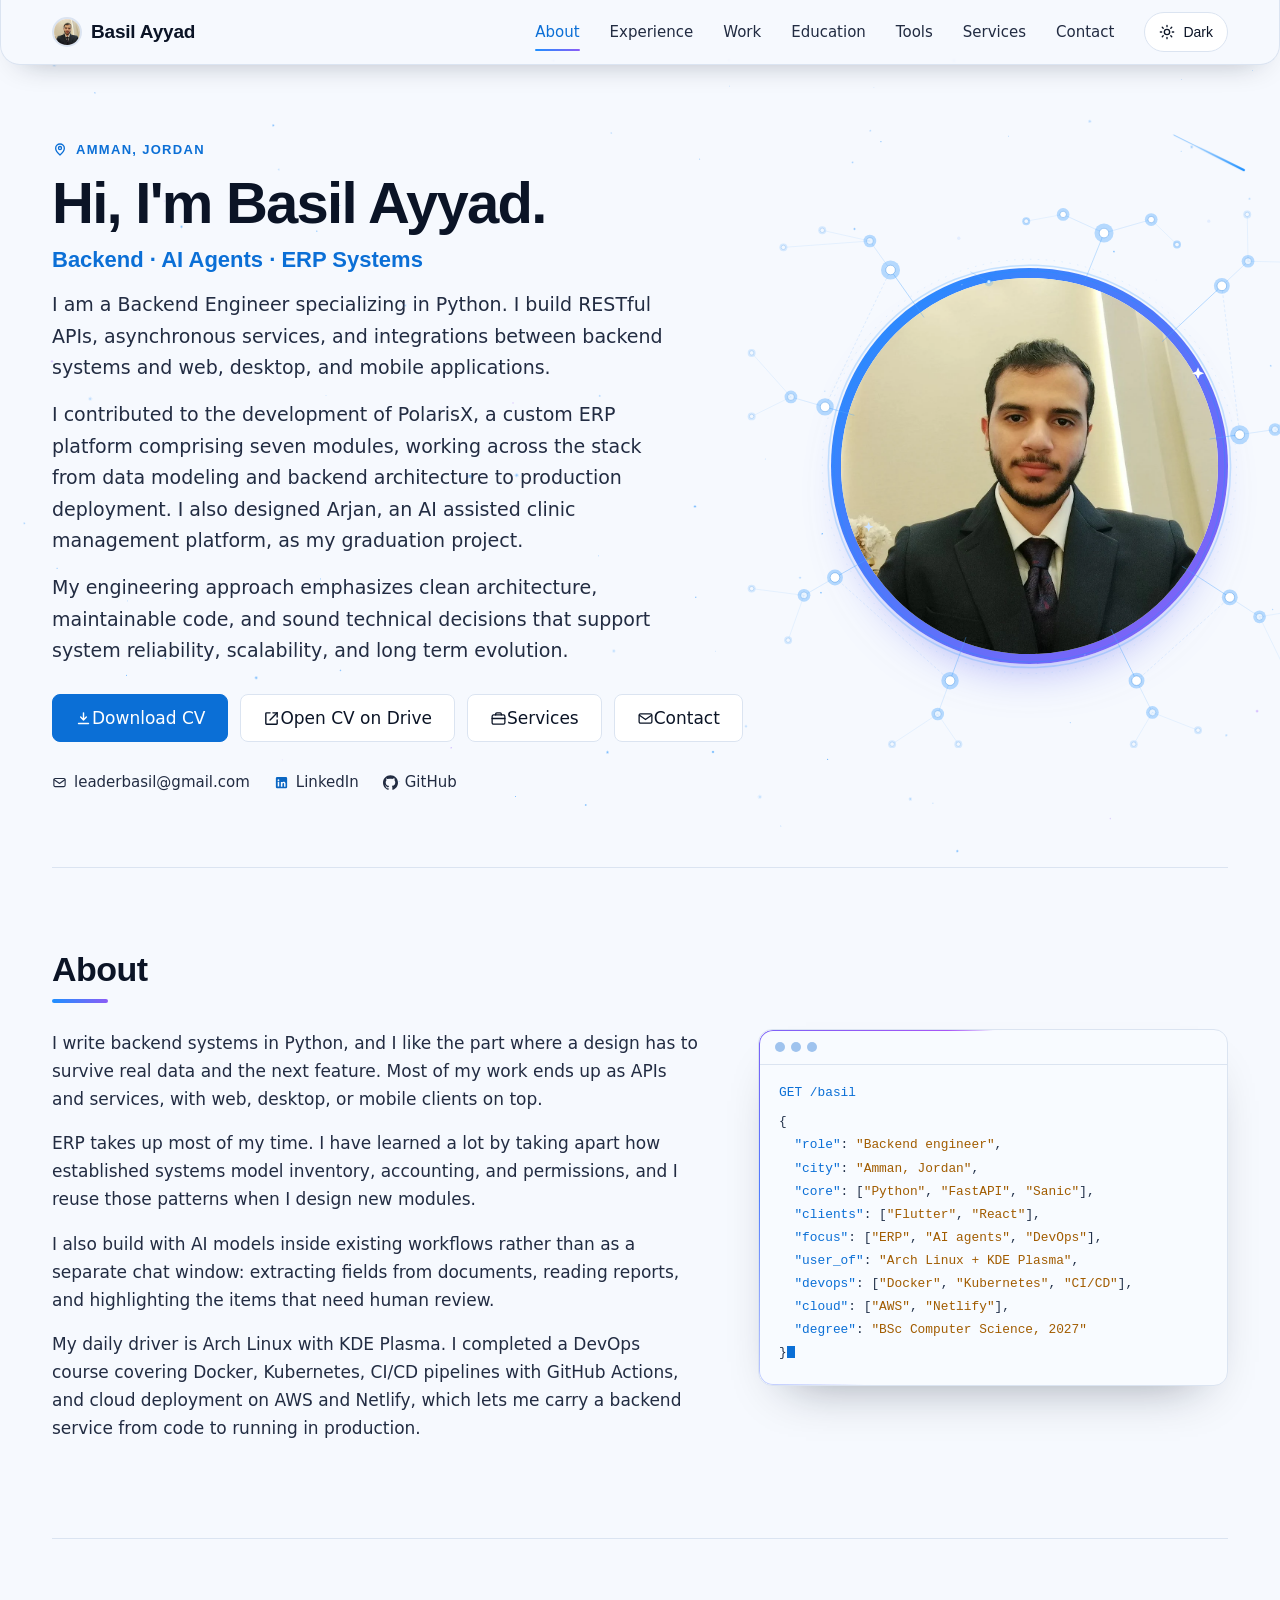
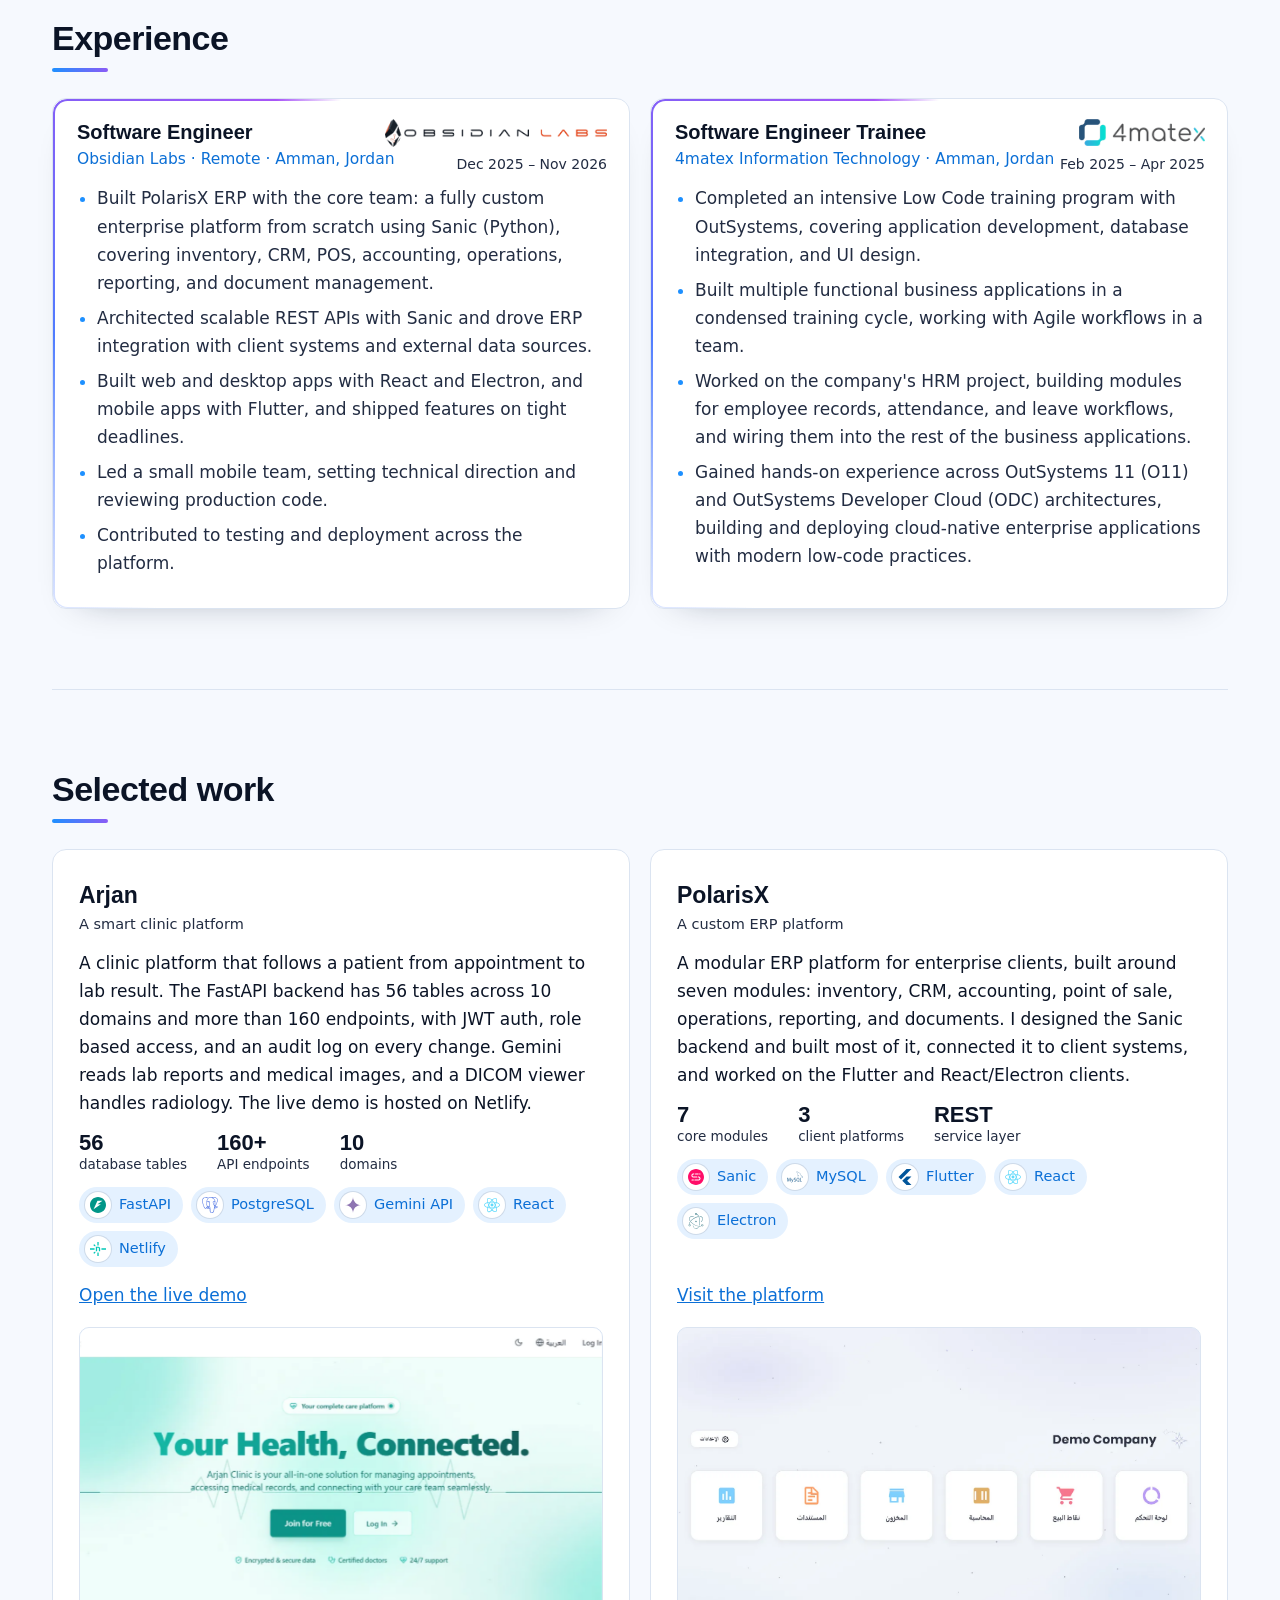
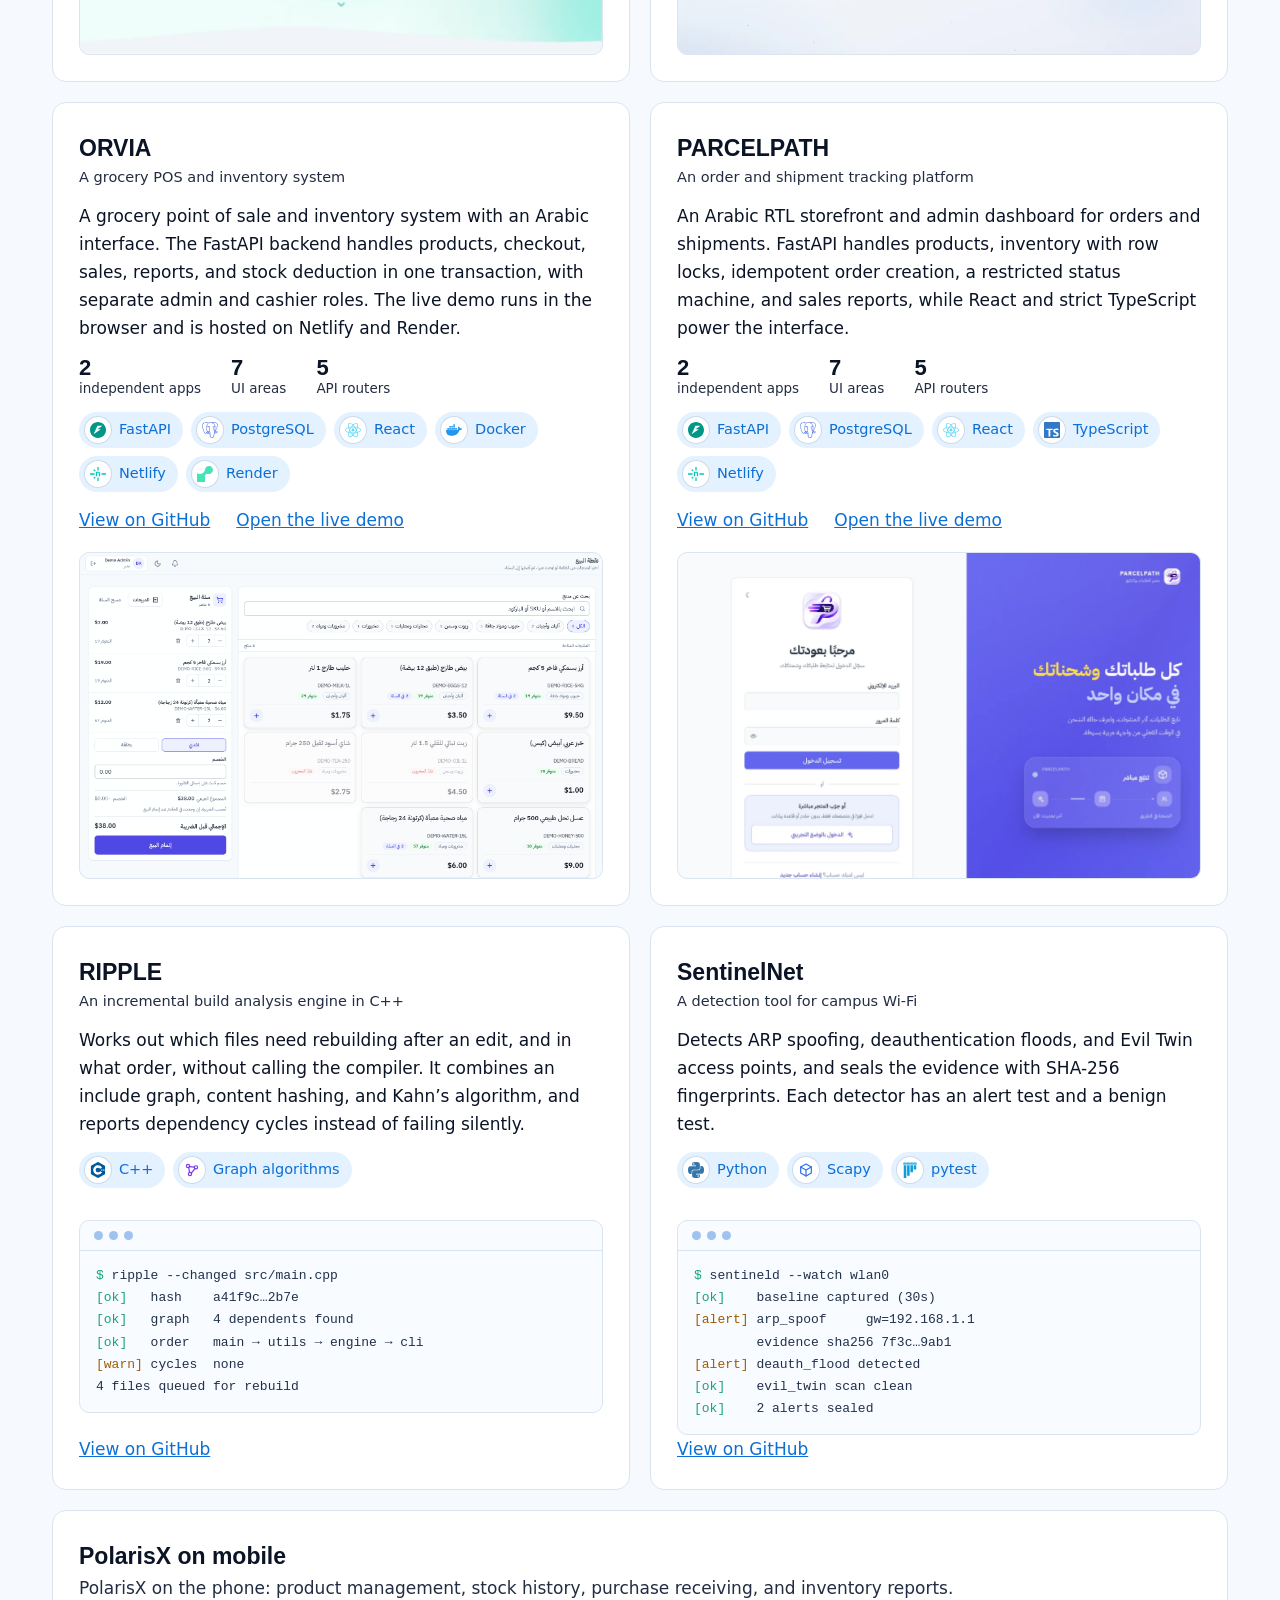
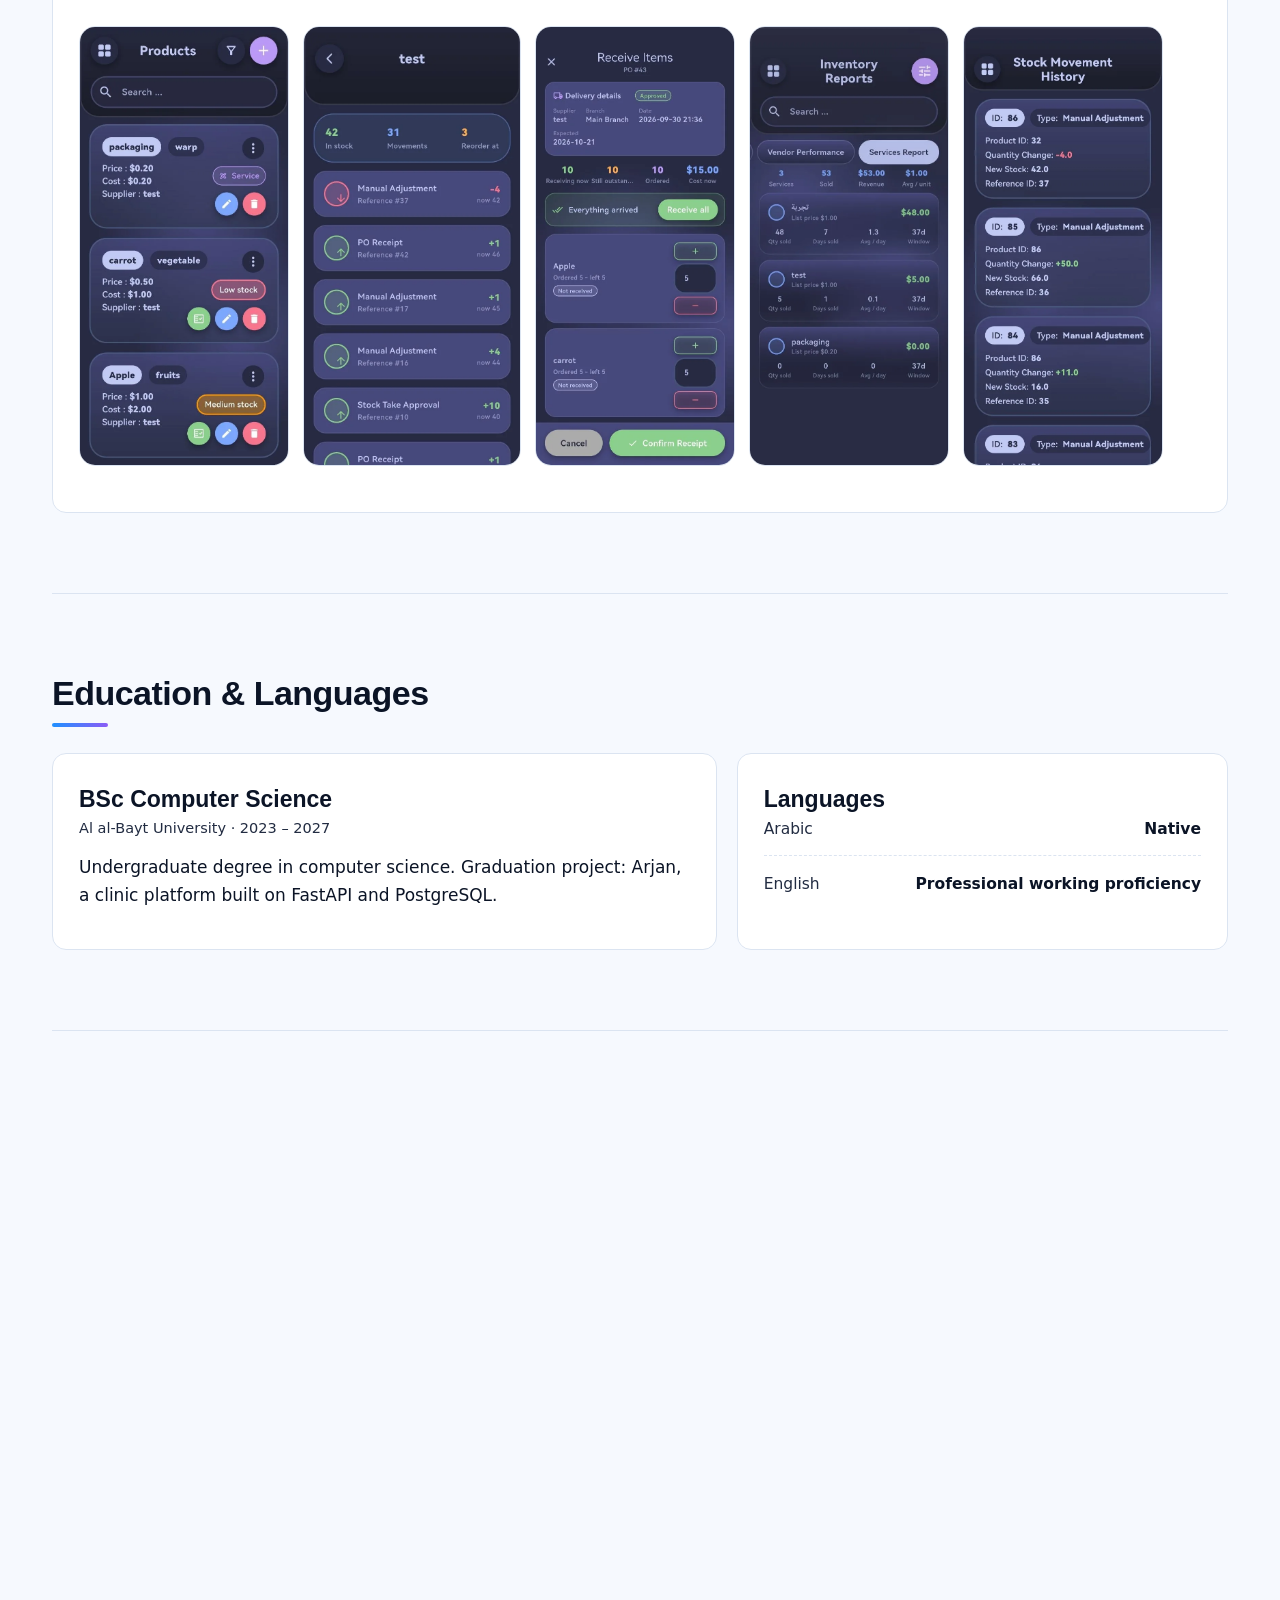
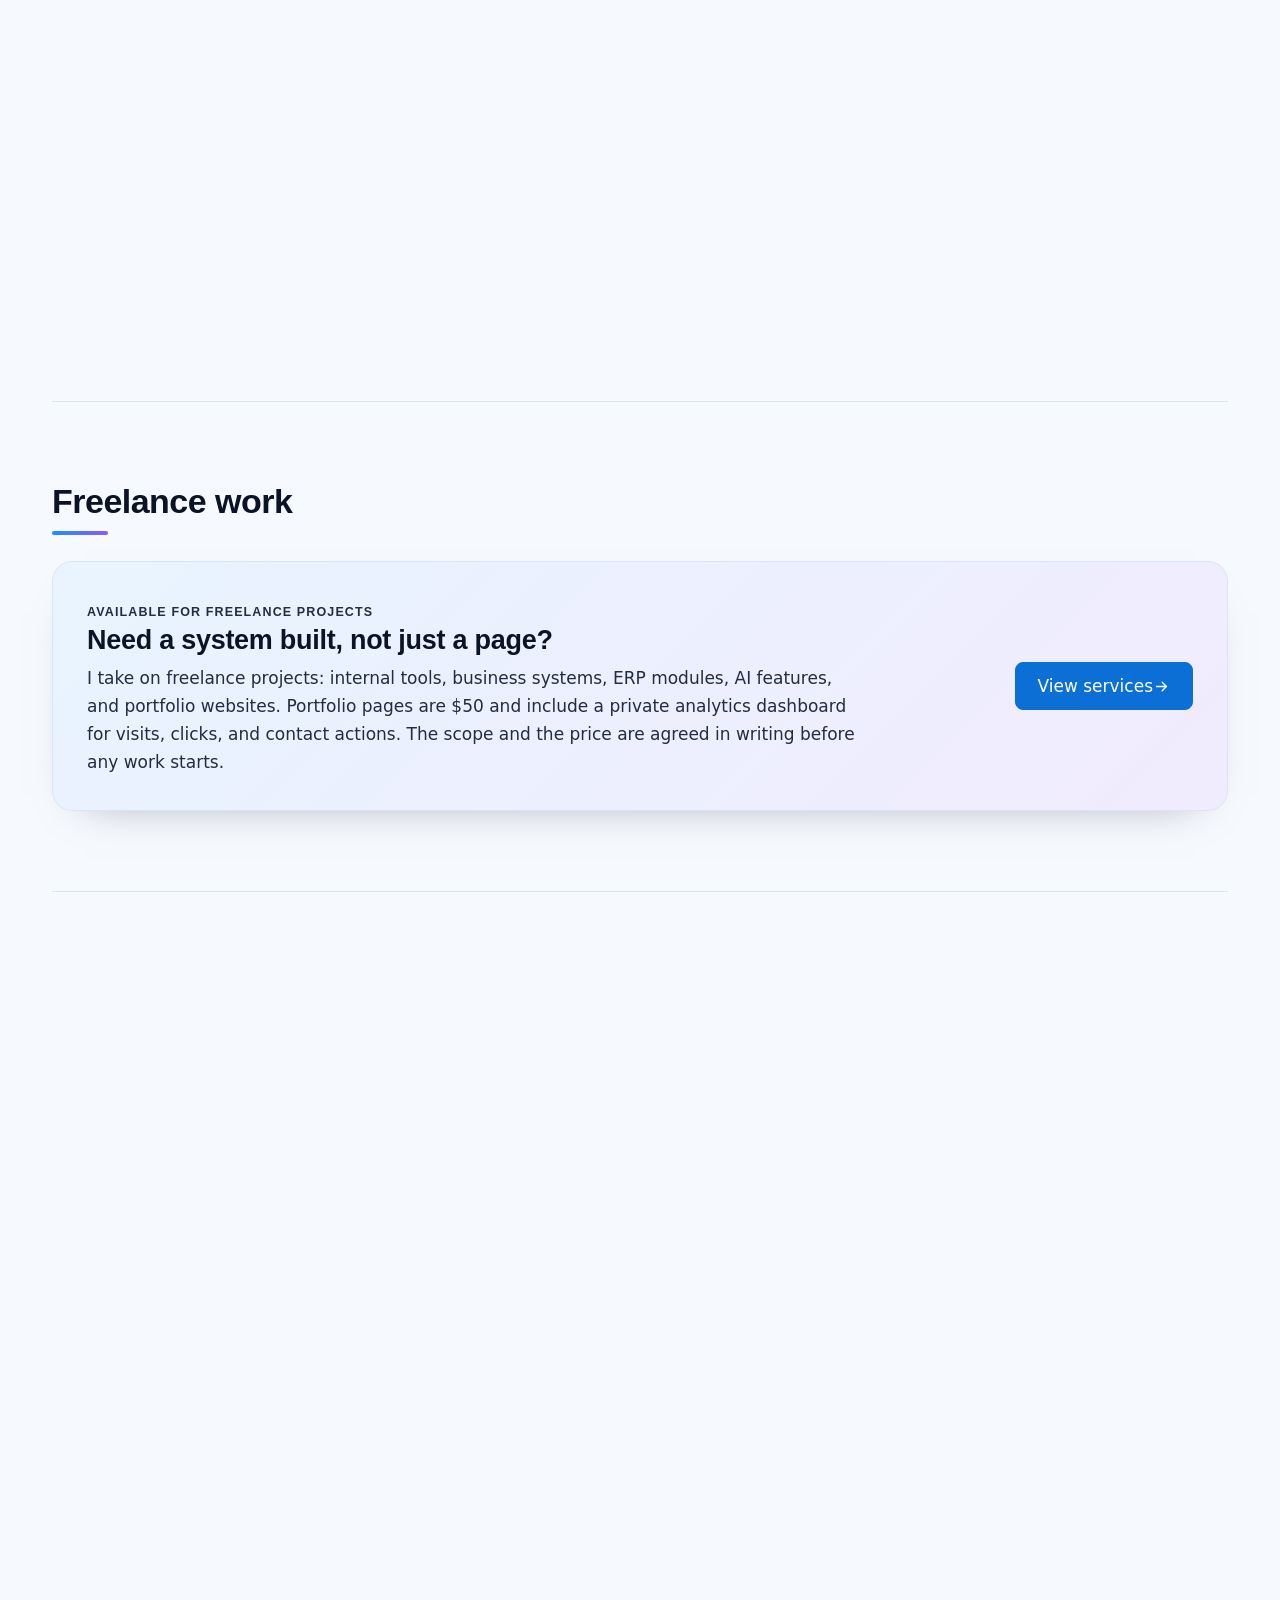
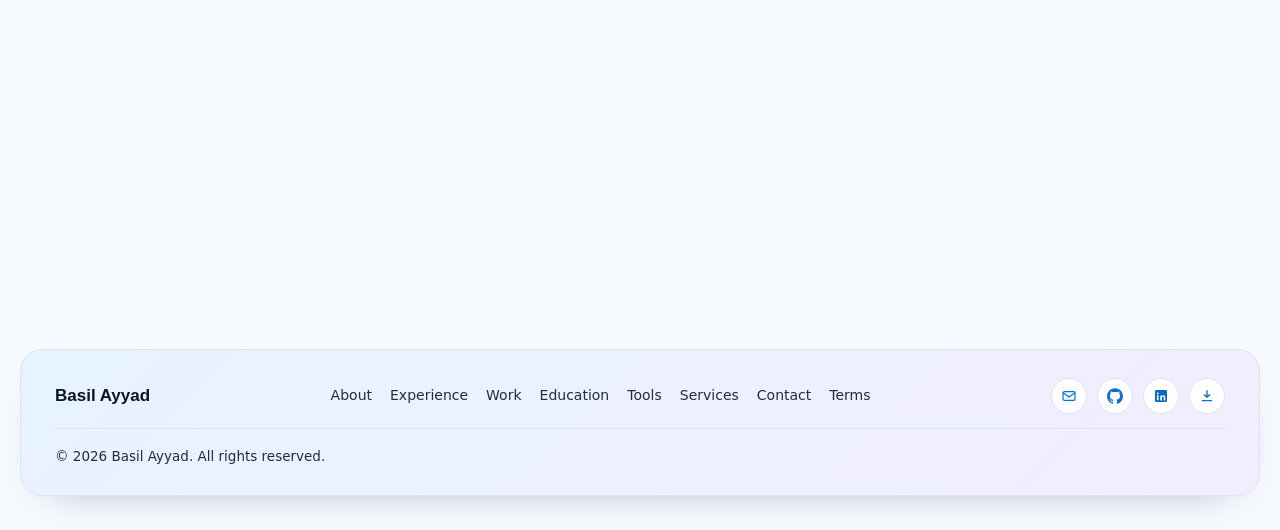
==== commit 4fd69abb: "Add PARCELPATH stats and replace light screenshot" ====
--- a/index.html
+++ b/index.html
@@ -288,9 +288,10 @@
 <div class="shot"><img class="lt" src="assets/orvia-light.webp" width="1638" height="999" alt="ORVIA grocery point of sale and inventory interface in light mode" loading="lazy" decoding="async"><img class="dk" src="assets/orvia-dark.webp" width="1638" height="999" alt="ORVIA grocery point of sale and inventory interface in dark mode" loading="lazy" decoding="async"></div></article>
 <article class="card rv"><h3>PARCELPATH</h3><p class="tag">An order and shipment tracking platform</p>
 <p>An Arabic RTL storefront and admin dashboard for orders and shipments. FastAPI handles products, inventory with row locks, idempotent order creation, a restricted status machine, and sales reports, while React and strict TypeScript power the interface.</p>
+<ul class="stats"><li><b>2</b>independent apps</li><li><b>7</b>UI areas</li><li><b>5</b>API routers</li></ul>
 <ul class="tiles"><li style="--i:0"><span class="ic"><svg aria-hidden="true"><use href="#ic-fastapi"/></svg></span>FastAPI</li><li style="--i:1"><span class="ic"><svg aria-hidden="true"><use href="#ic-postgres"/></svg></span>PostgreSQL</li><li style="--i:2"><span class="ic"><svg aria-hidden="true"><use href="#ic-react"/></svg></span>React</li><li style="--i:3"><span class="ic"><svg aria-hidden="true"><use href="#ic-ts"/></svg></span>TypeScript</li><li style="--i:4"><span class="ic"><svg aria-hidden="true"><use href="#ic-netlify"/></svg></span>Netlify</li></ul>
 <div class="card-links"><a style="margin-right:26px" href="https://github.com/leaderbasil/PARCELPATH" target="_blank" rel="noopener" data-track="github-parcelpath">View on GitHub</a><a href="https://parcelpath-demo.netlify.app/login" target="_blank" rel="noopener" data-track="parcelpath-demo">Open the live demo</a></div>
-<div class="shot"><img class="lt" src="assets/parcelpath-light.webp" width="1292" height="897" alt="PARCELPATH storefront in light mode with the Arabic interface" loading="lazy" decoding="async"><img class="dk" src="assets/parcelpath-dark.webp" width="1287" height="900" alt="PARCELPATH storefront in dark mode with the Arabic interface" loading="lazy" decoding="async"></div></article>
+<div class="shot"><img class="lt" src="assets/parcelpath-light.webp" width="1288" height="896" alt="PARCELPATH storefront in light mode with the Arabic interface" loading="lazy" decoding="async"><img class="dk" src="assets/parcelpath-dark.webp" width="1287" height="900" alt="PARCELPATH storefront in dark mode with the Arabic interface" loading="lazy" decoding="async"></div></article>
 <article class="card rv"><h3>RIPPLE</h3><p class="tag">An incremental build analysis engine in C++</p>
 <p>Works out which files need rebuilding after an edit, and in what order, without calling the compiler. It combines an include graph, content hashing, and Kahn’s algorithm, and reports dependency cycles instead of failing silently.</p>
 <ul class="tiles"><li style="--i:0"><span class="ic"><svg aria-hidden="true"><use href="#ic-cpp"/></svg></span>C++</li><li style="--i:1"><span class="ic"><svg aria-hidden="true"><use href="#ic-graph"/></svg></span>Graph algorithms</li></ul>
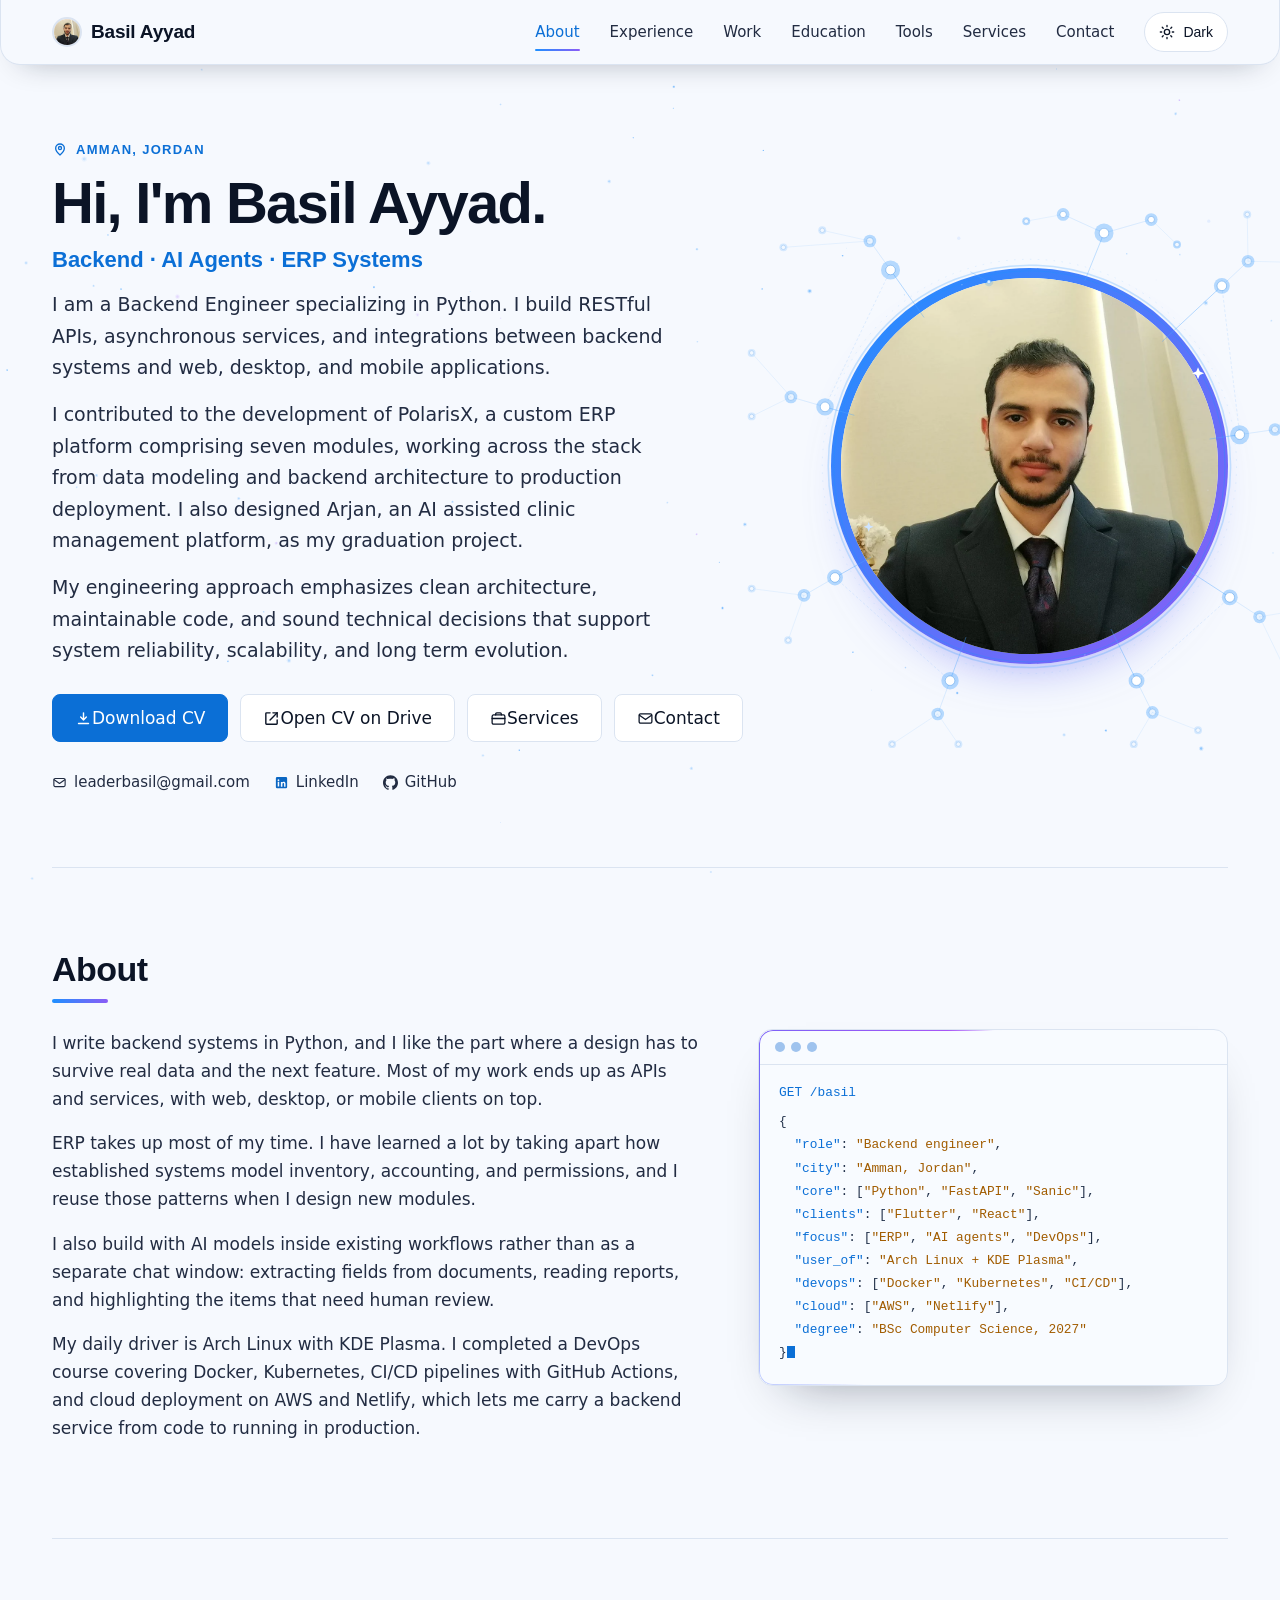
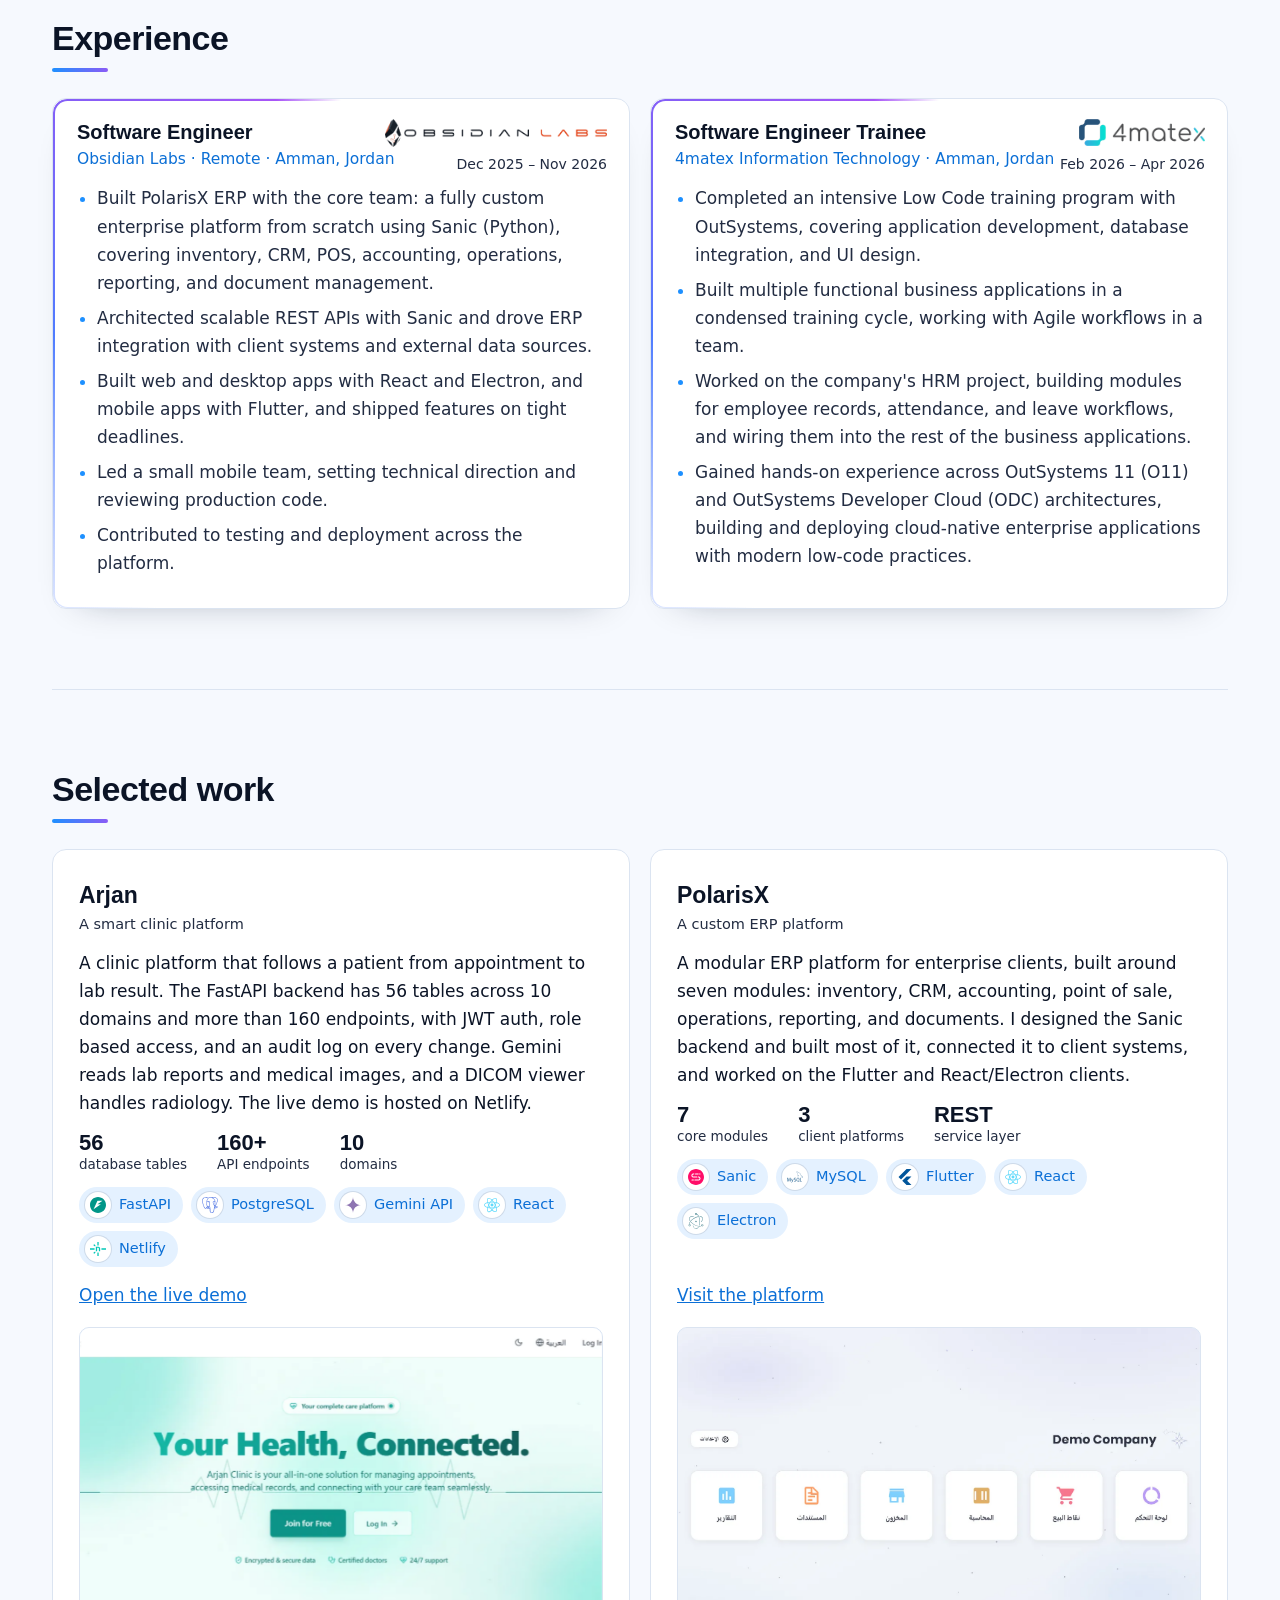
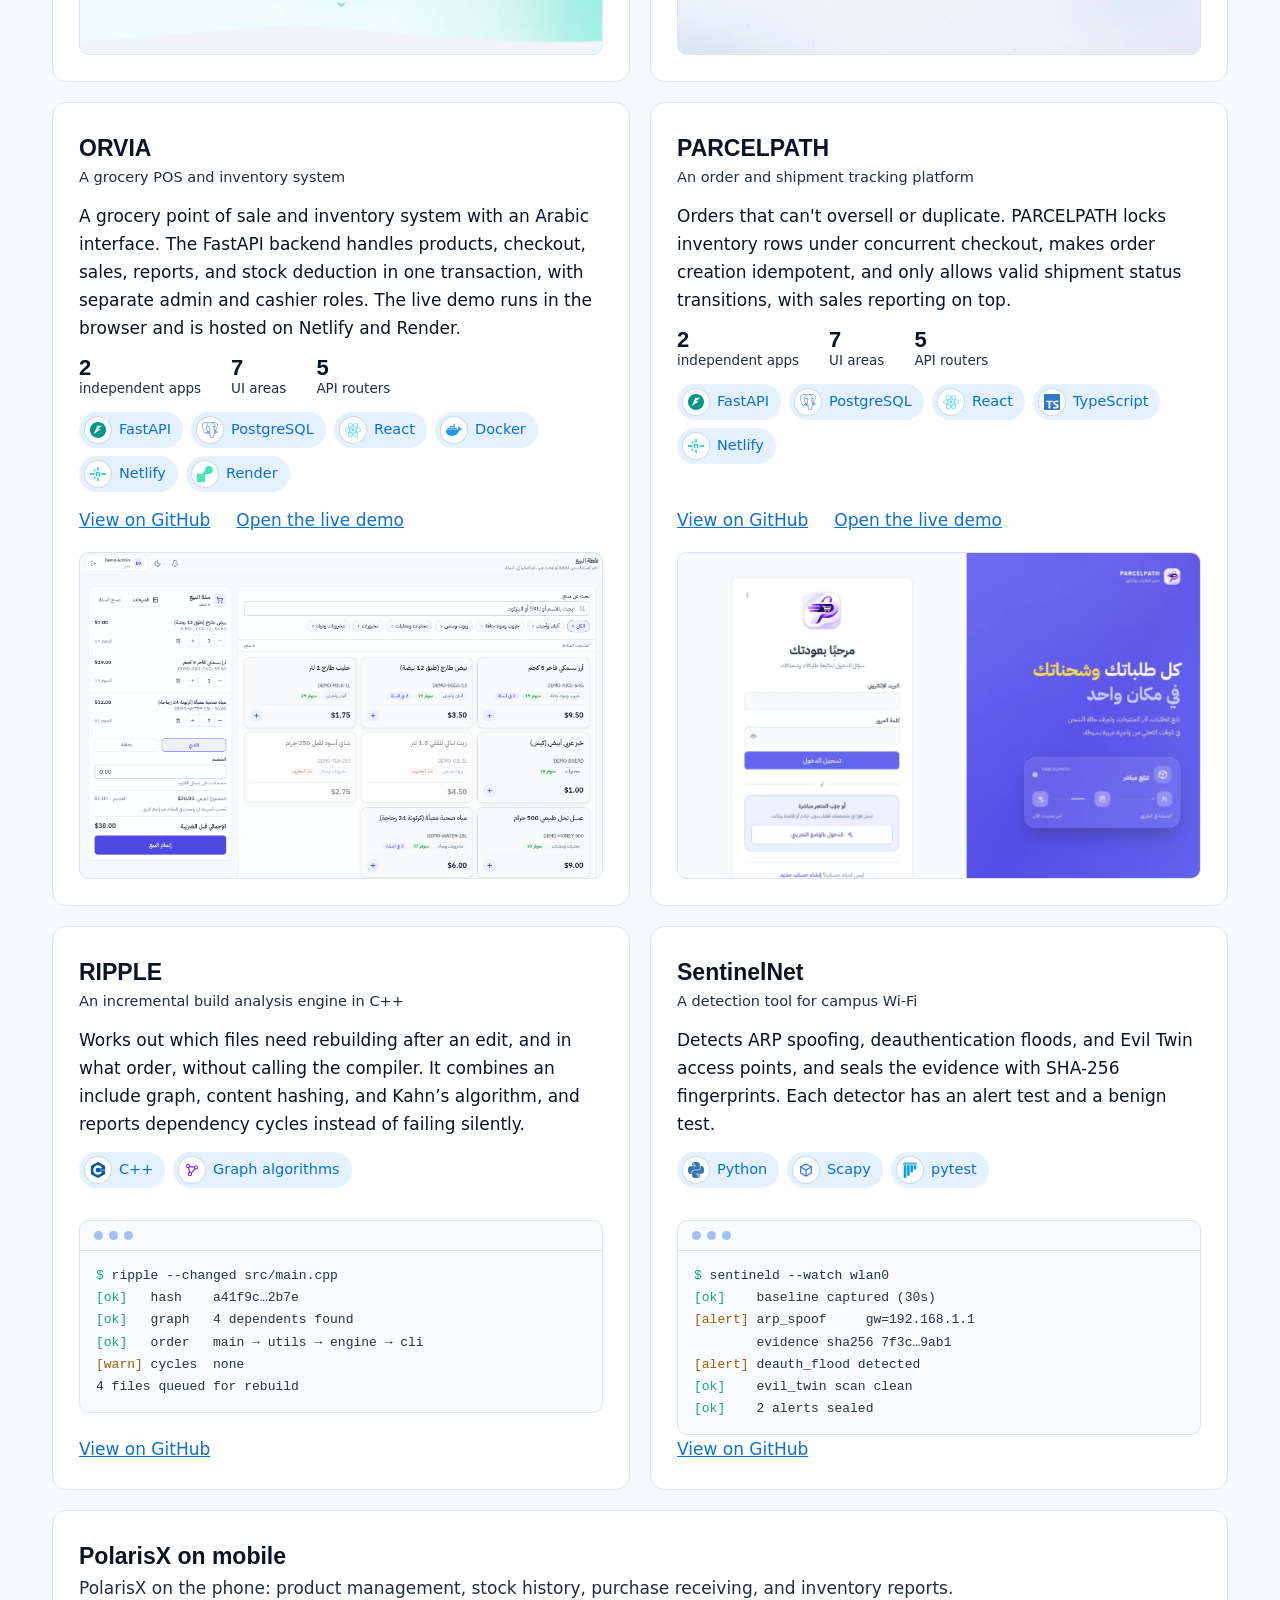
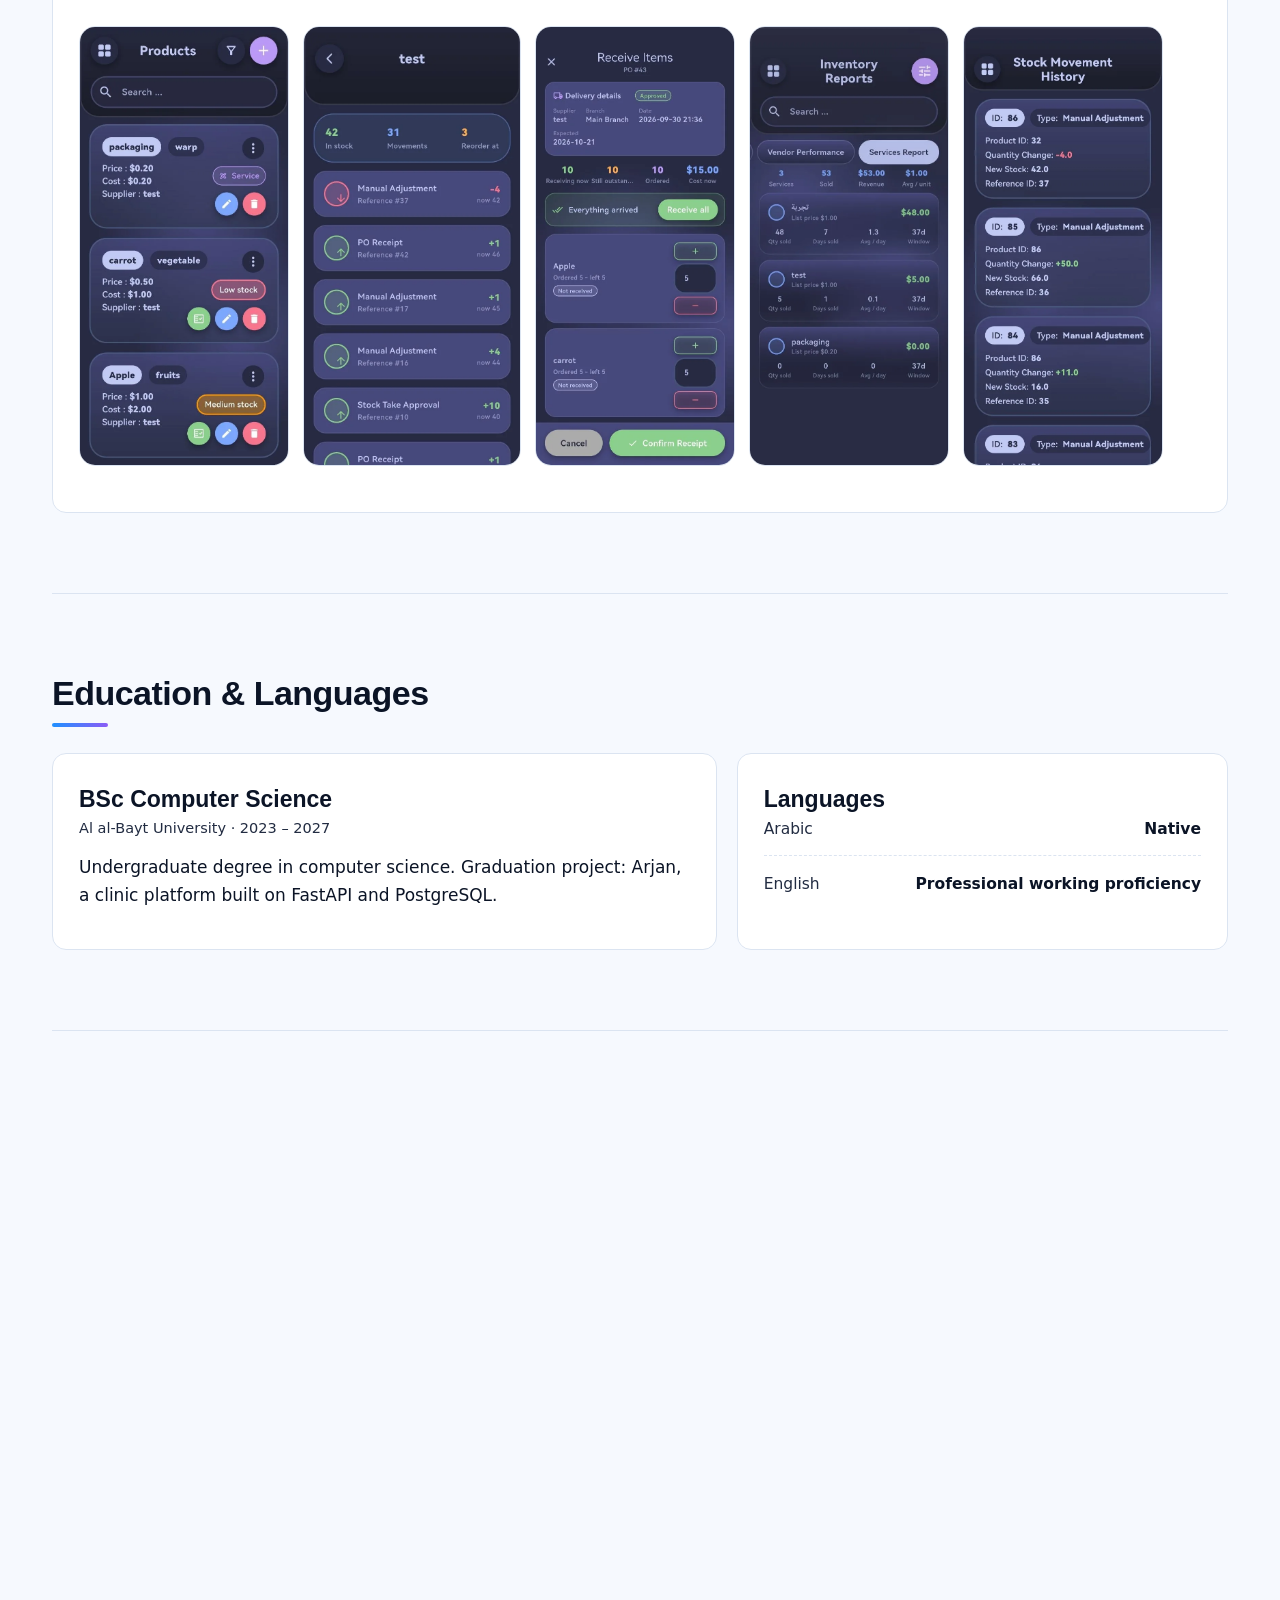
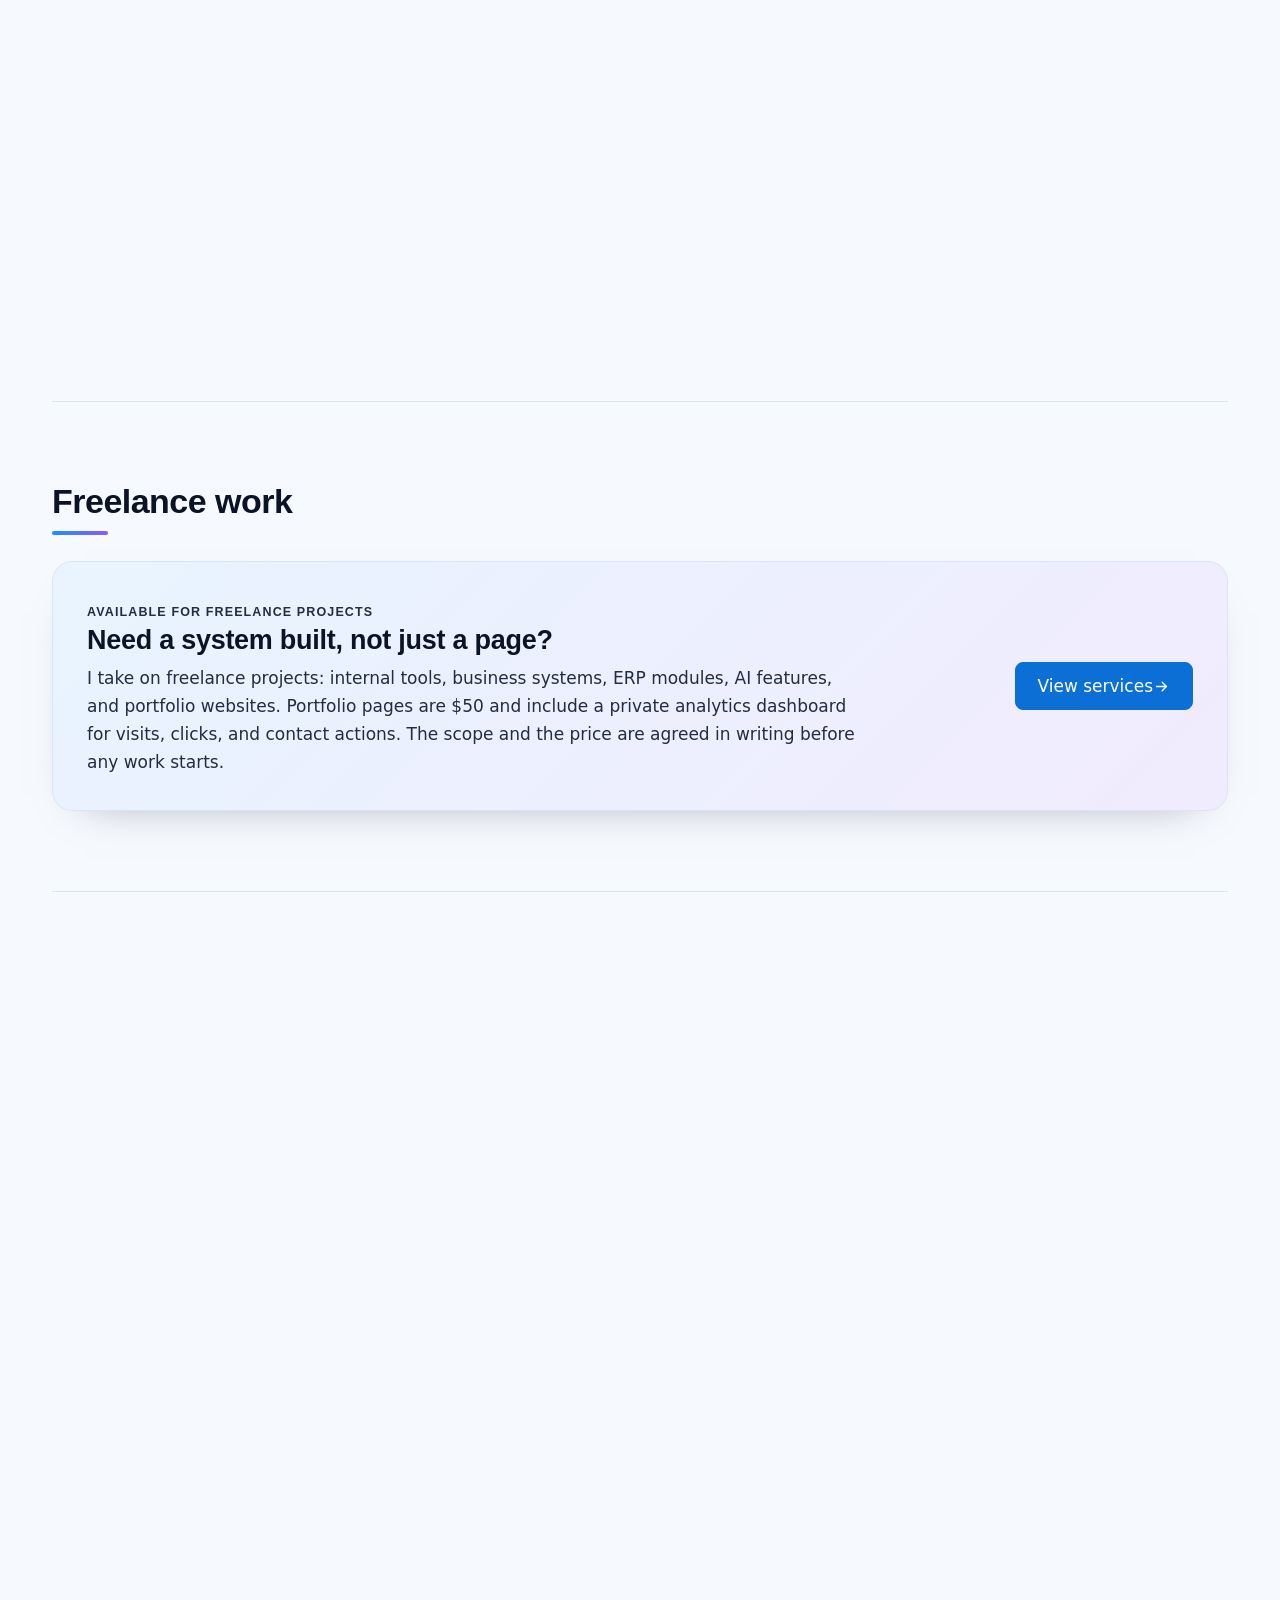
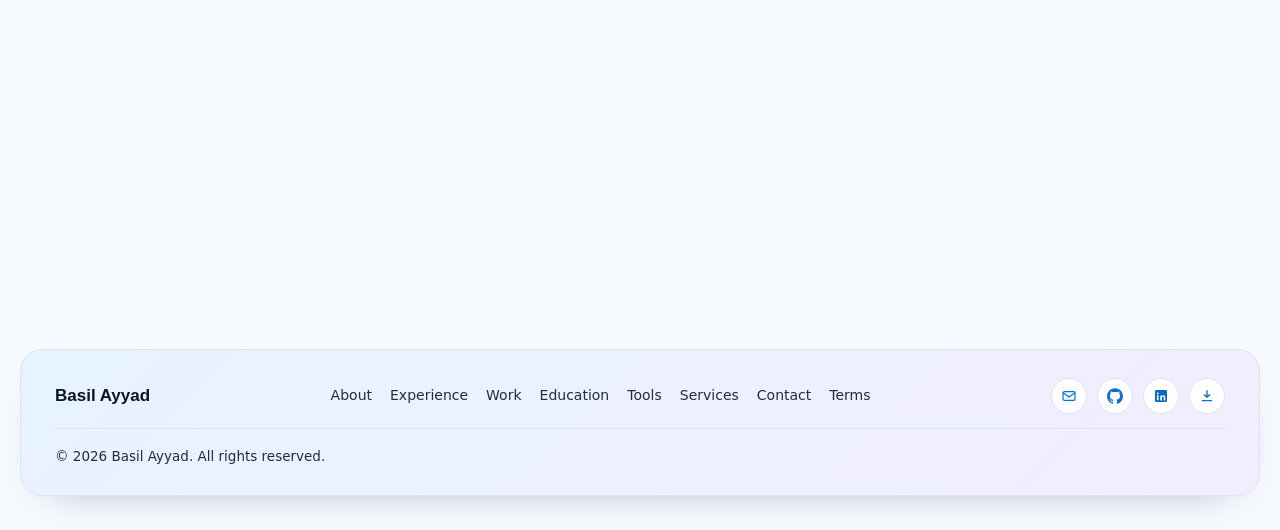
==== commit 5e7e6cfa: "Update PARCELPATH description and 4matex training dates" ====
--- a/index.html
+++ b/index.html
@@ -248,7 +248,7 @@
 <button class="xmore" type="button" aria-expanded="false" aria-controls="xpm-1"><span>Read more</span><svg viewBox="0 0 24 24" fill="none" stroke="currentColor" stroke-width="2.2" stroke-linecap="round" stroke-linejoin="round" aria-hidden="true" style="width:13px;height:13px"><path d="m6 9 6 6 6-6"/></svg></button>
 </article>
 <article class="xp-item rv" style="--d:.1s">
-<div class="xp-head"><h3>Software Engineer Trainee</h3><span class="xp-when">Feb 2025 – Apr 2025</span></div>
+<div class="xp-head"><h3>Software Engineer Trainee</h3><span class="xp-when">Feb 2026 – Apr 2026</span></div>
 <span class="xp-logo"><img class="lt" src="assets/logo-4matex-light.webp" width="298" height="64" alt="4matex logo" loading="lazy" decoding="async"><img class="dk" src="assets/logo-4matex-dark.webp" width="248" height="64" alt="4matex logo" loading="lazy" decoding="async"></span>
 <p class="xp-org">4matex Information Technology · Amman, Jordan</p>
 <div class="xpm" id="xpm-2"><ul>
@@ -287,7 +287,7 @@
 <div class="card-links"><a style="margin-right:26px" href="https://github.com/leaderbasil/ORVIA" target="_blank" rel="noopener" data-track="github-orvia">View on GitHub</a><a href="https://orvia-pos.netlify.app/" target="_blank" rel="noopener" data-track="orvia-demo">Open the live demo</a></div>
 <div class="shot"><img class="lt" src="assets/orvia-light.webp" width="1638" height="999" alt="ORVIA grocery point of sale and inventory interface in light mode" loading="lazy" decoding="async"><img class="dk" src="assets/orvia-dark.webp" width="1638" height="999" alt="ORVIA grocery point of sale and inventory interface in dark mode" loading="lazy" decoding="async"></div></article>
 <article class="card rv"><h3>PARCELPATH</h3><p class="tag">An order and shipment tracking platform</p>
-<p>An Arabic RTL storefront and admin dashboard for orders and shipments. FastAPI handles products, inventory with row locks, idempotent order creation, a restricted status machine, and sales reports, while React and strict TypeScript power the interface.</p>
+<p>Orders that can't oversell or duplicate. PARCELPATH locks inventory rows under concurrent checkout, makes order creation idempotent, and only allows valid shipment status transitions, with sales reporting on top.</p>
 <ul class="stats"><li><b>2</b>independent apps</li><li><b>7</b>UI areas</li><li><b>5</b>API routers</li></ul>
 <ul class="tiles"><li style="--i:0"><span class="ic"><svg aria-hidden="true"><use href="#ic-fastapi"/></svg></span>FastAPI</li><li style="--i:1"><span class="ic"><svg aria-hidden="true"><use href="#ic-postgres"/></svg></span>PostgreSQL</li><li style="--i:2"><span class="ic"><svg aria-hidden="true"><use href="#ic-react"/></svg></span>React</li><li style="--i:3"><span class="ic"><svg aria-hidden="true"><use href="#ic-ts"/></svg></span>TypeScript</li><li style="--i:4"><span class="ic"><svg aria-hidden="true"><use href="#ic-netlify"/></svg></span>Netlify</li></ul>
 <div class="card-links"><a style="margin-right:26px" href="https://github.com/leaderbasil/PARCELPATH" target="_blank" rel="noopener" data-track="github-parcelpath">View on GitHub</a><a href="https://parcelpath-demo.netlify.app/login" target="_blank" rel="noopener" data-track="parcelpath-demo">Open the live demo</a></div>
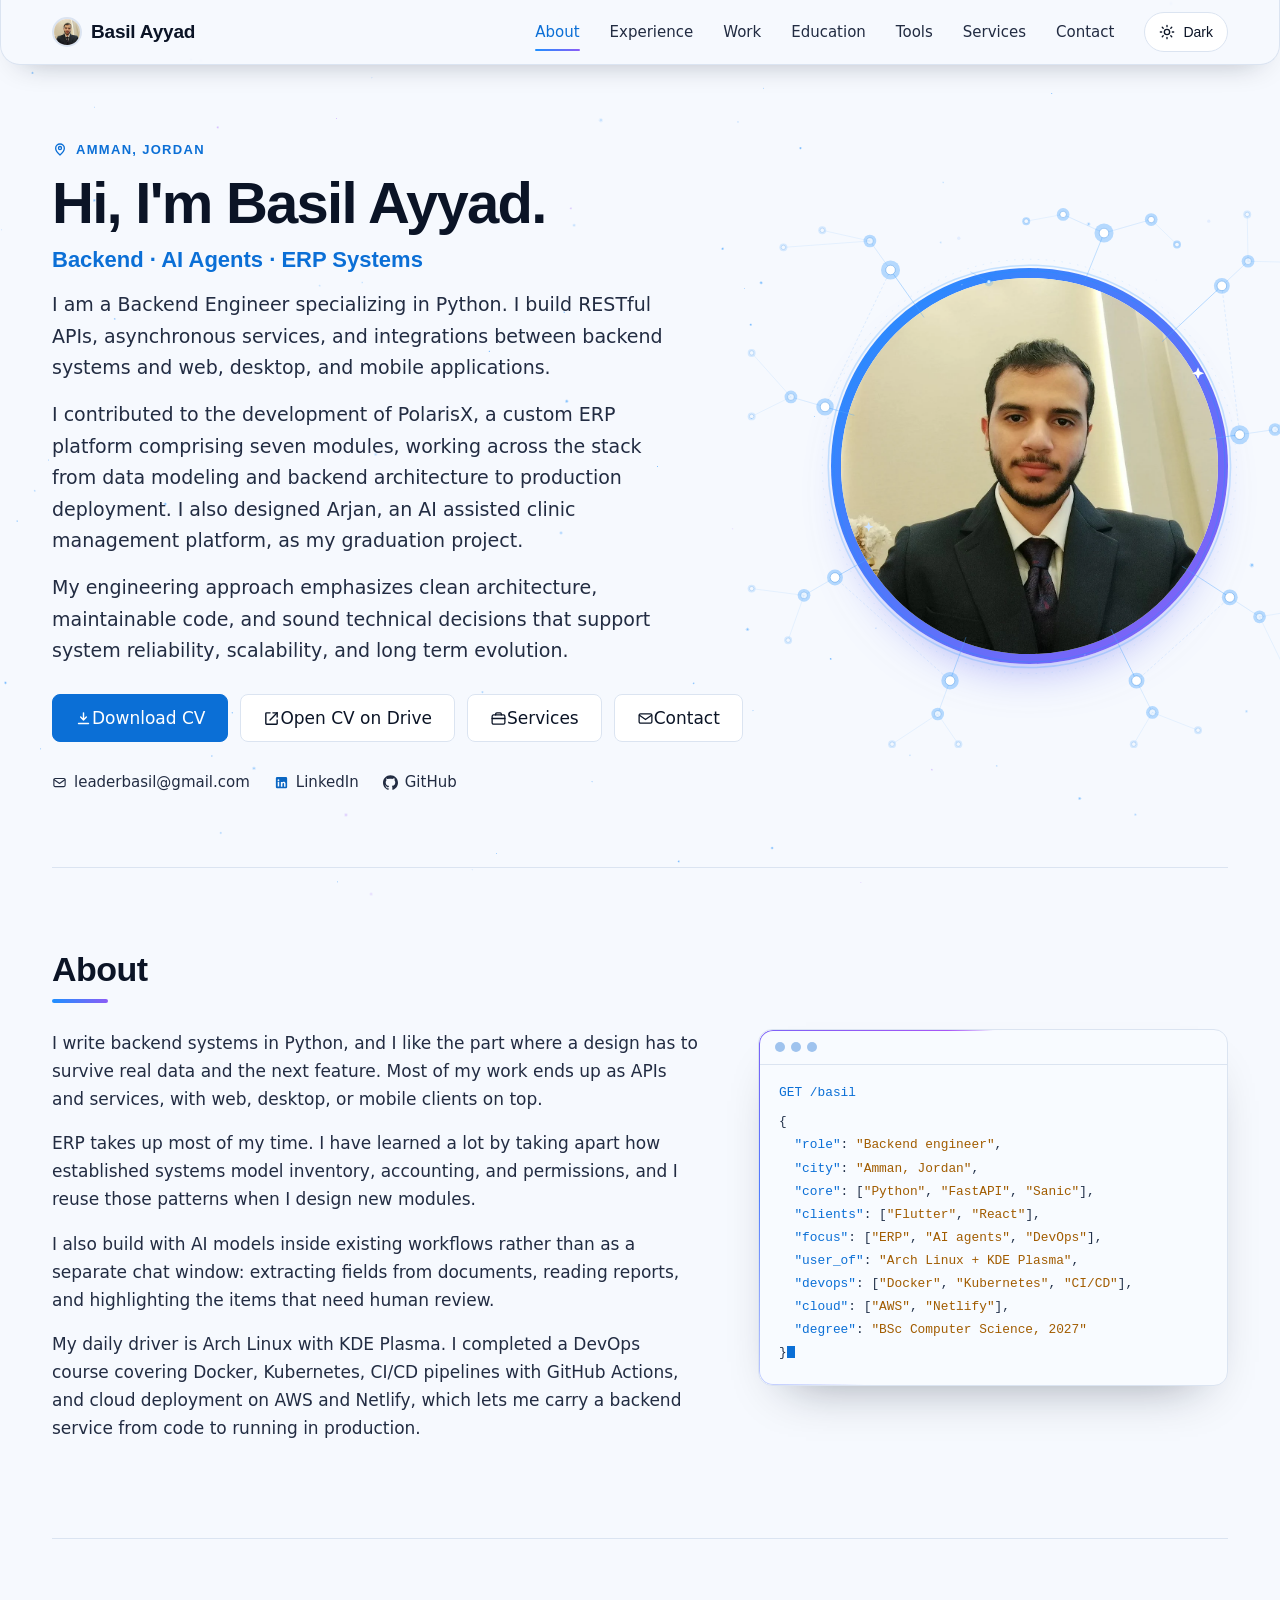
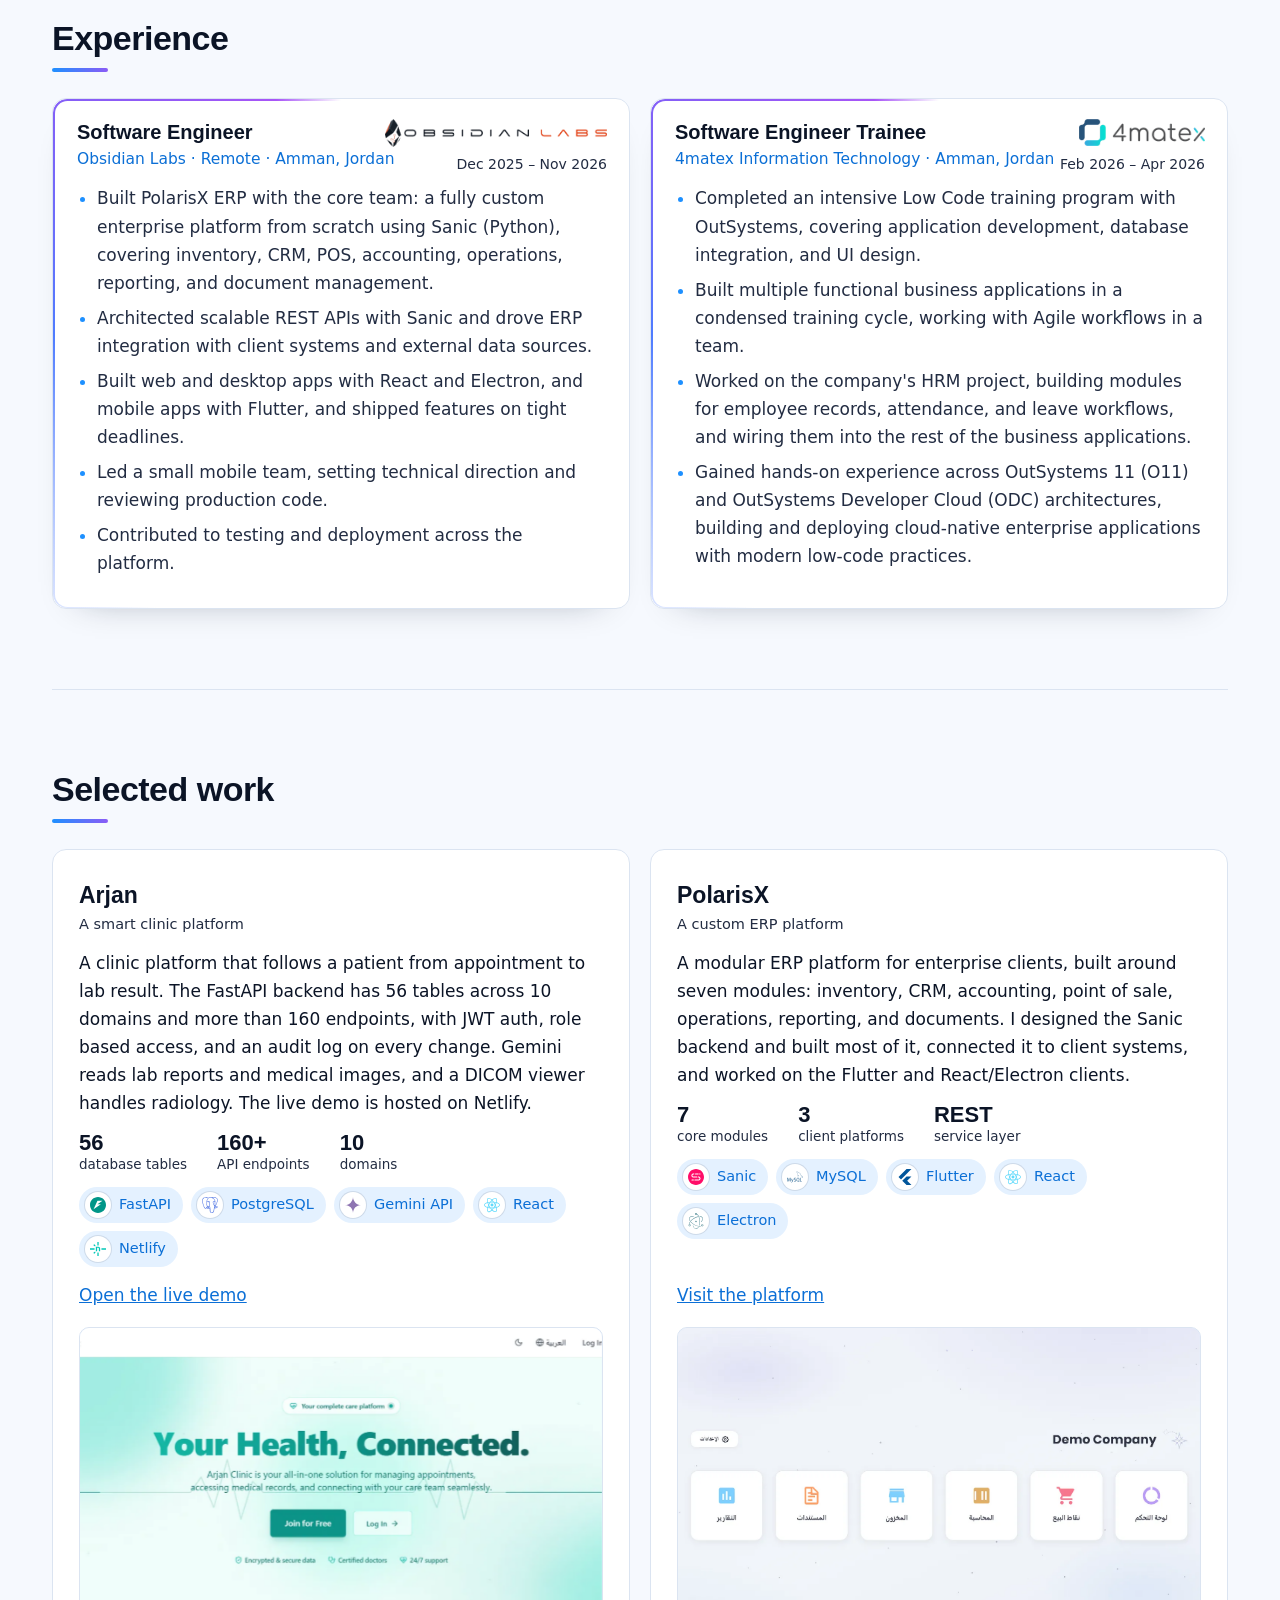
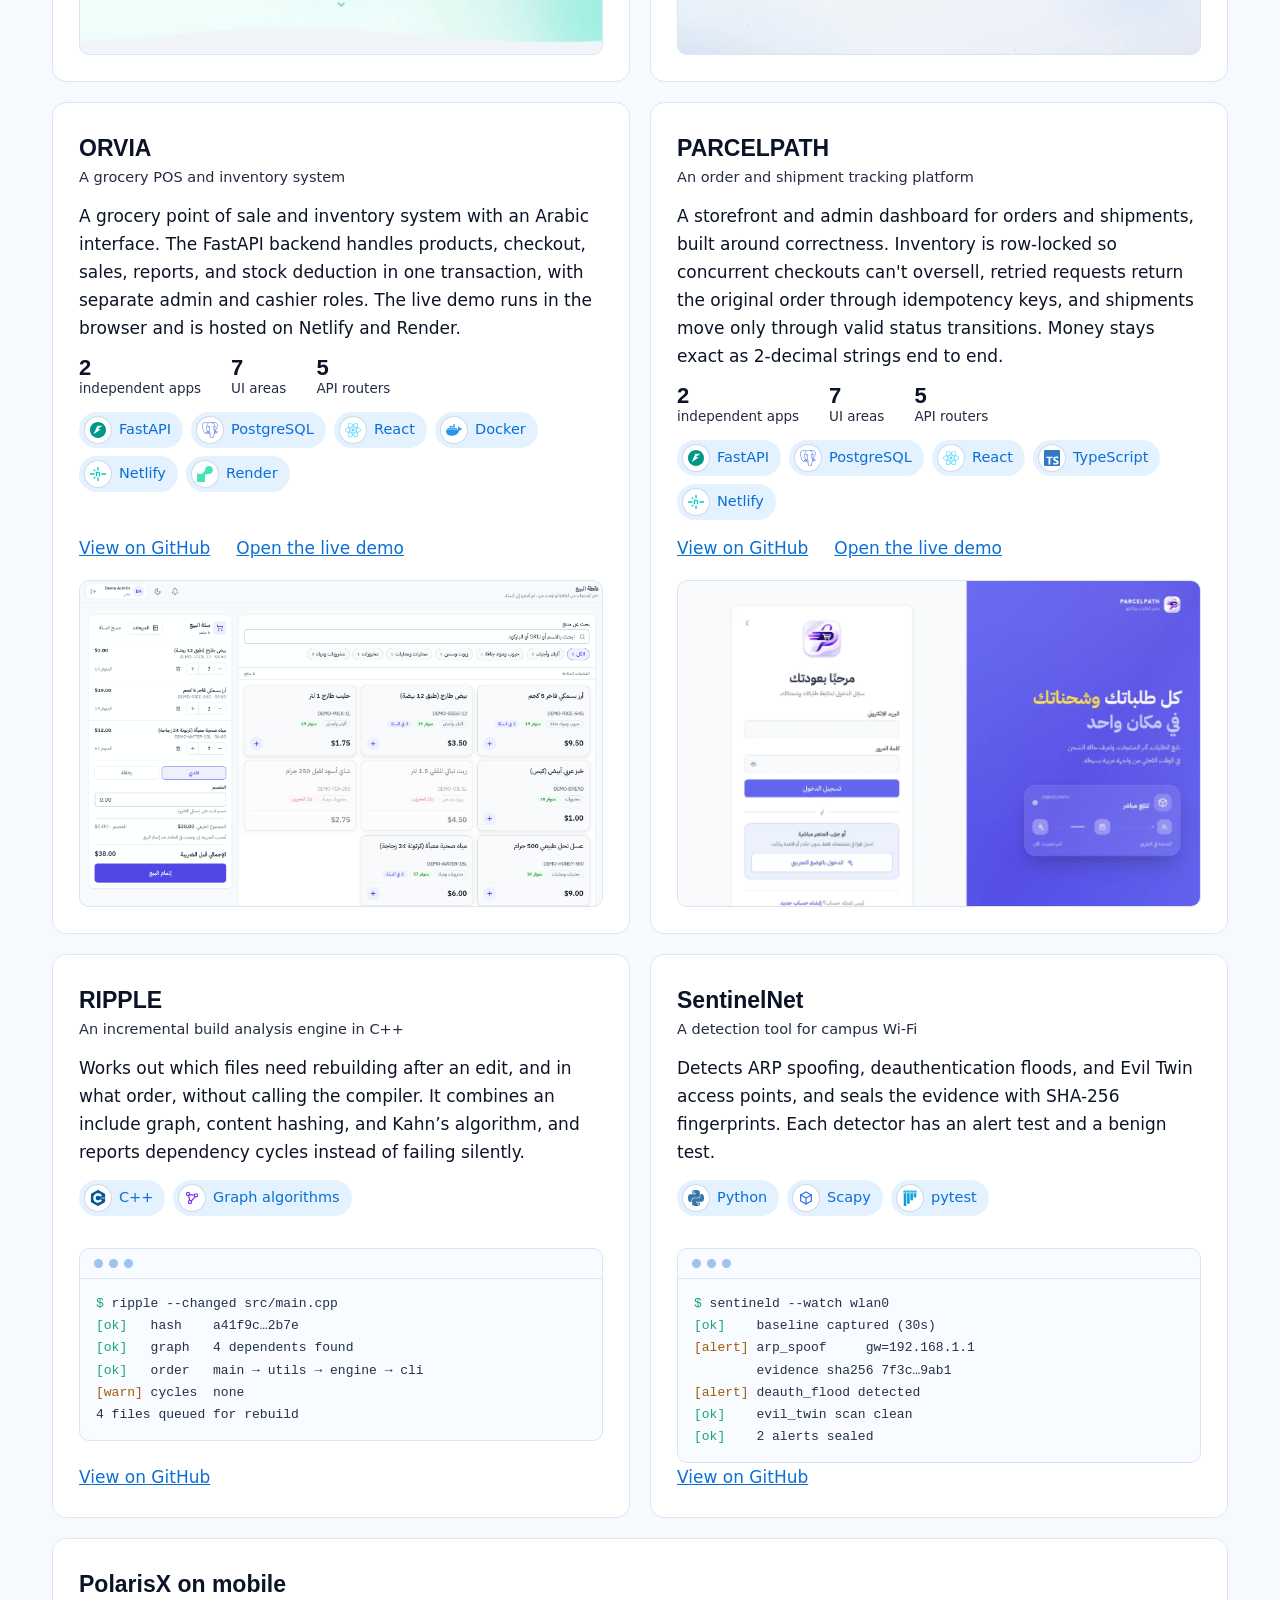
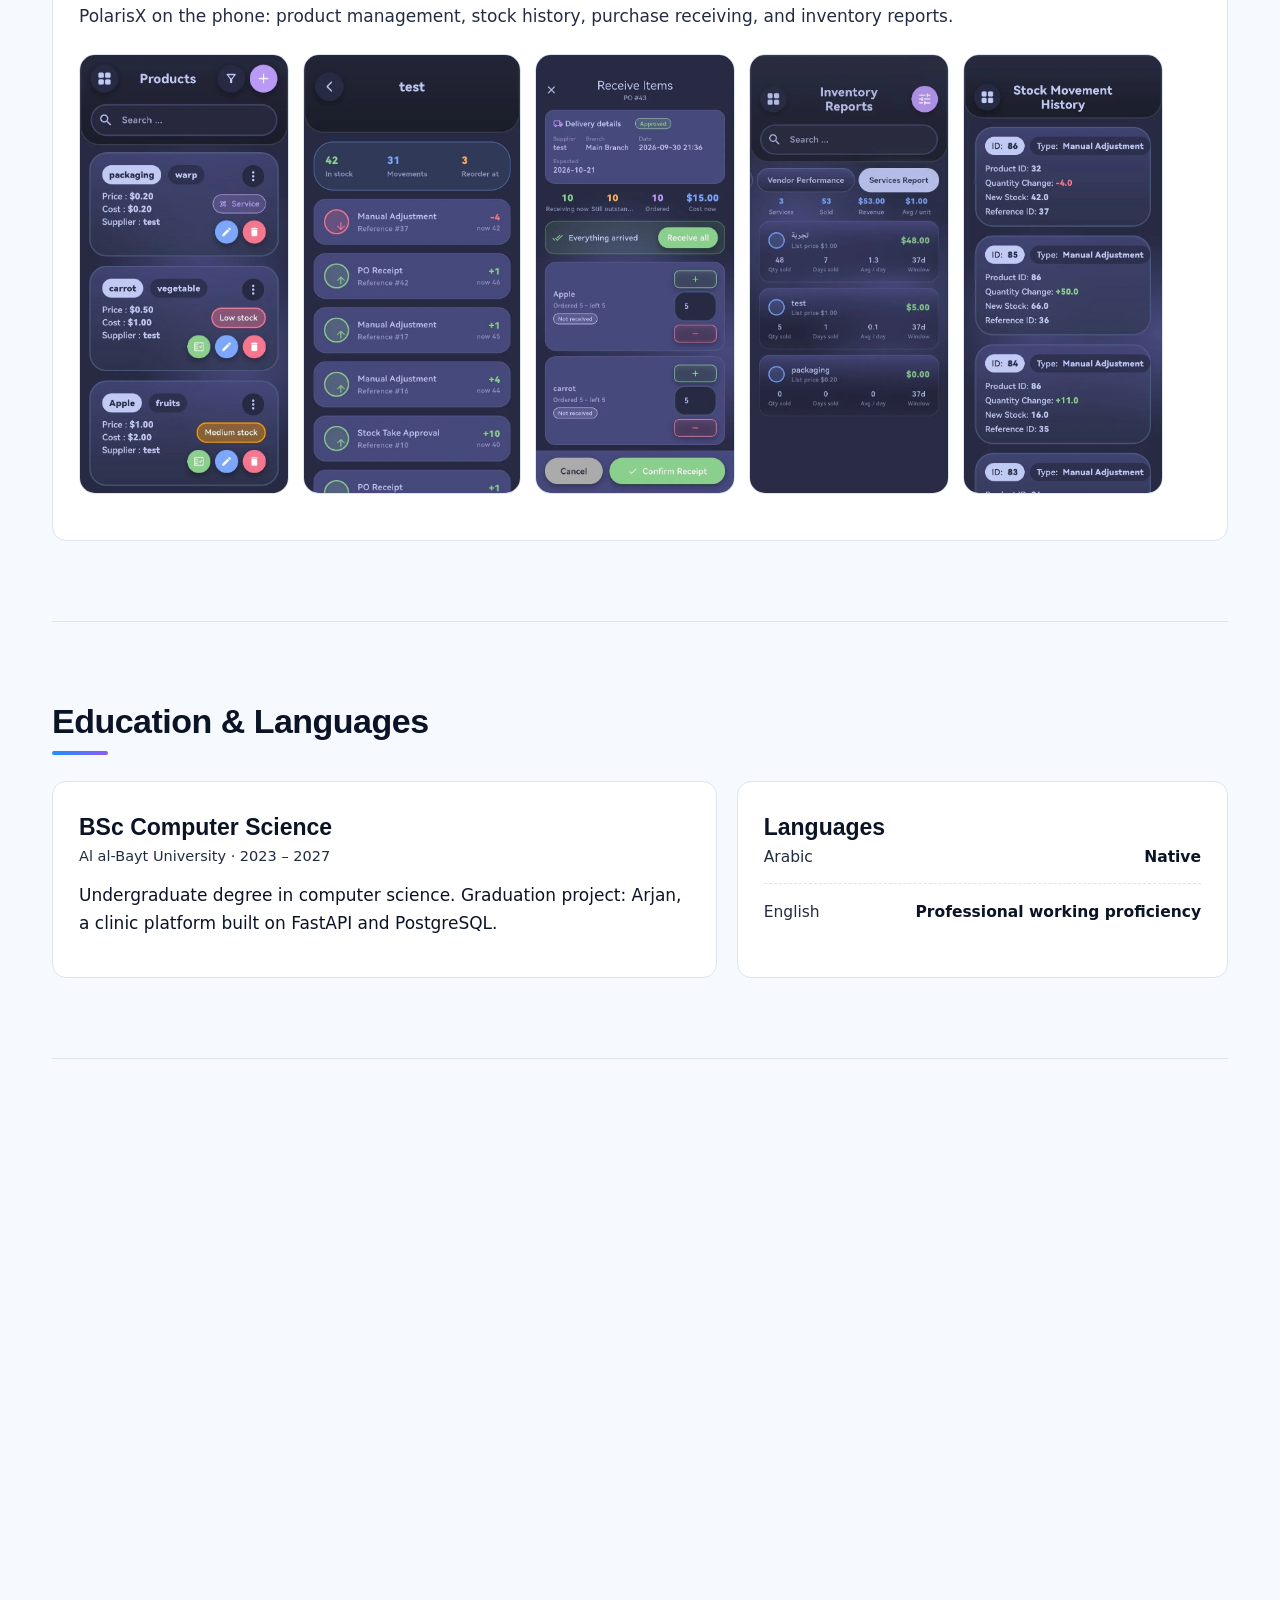
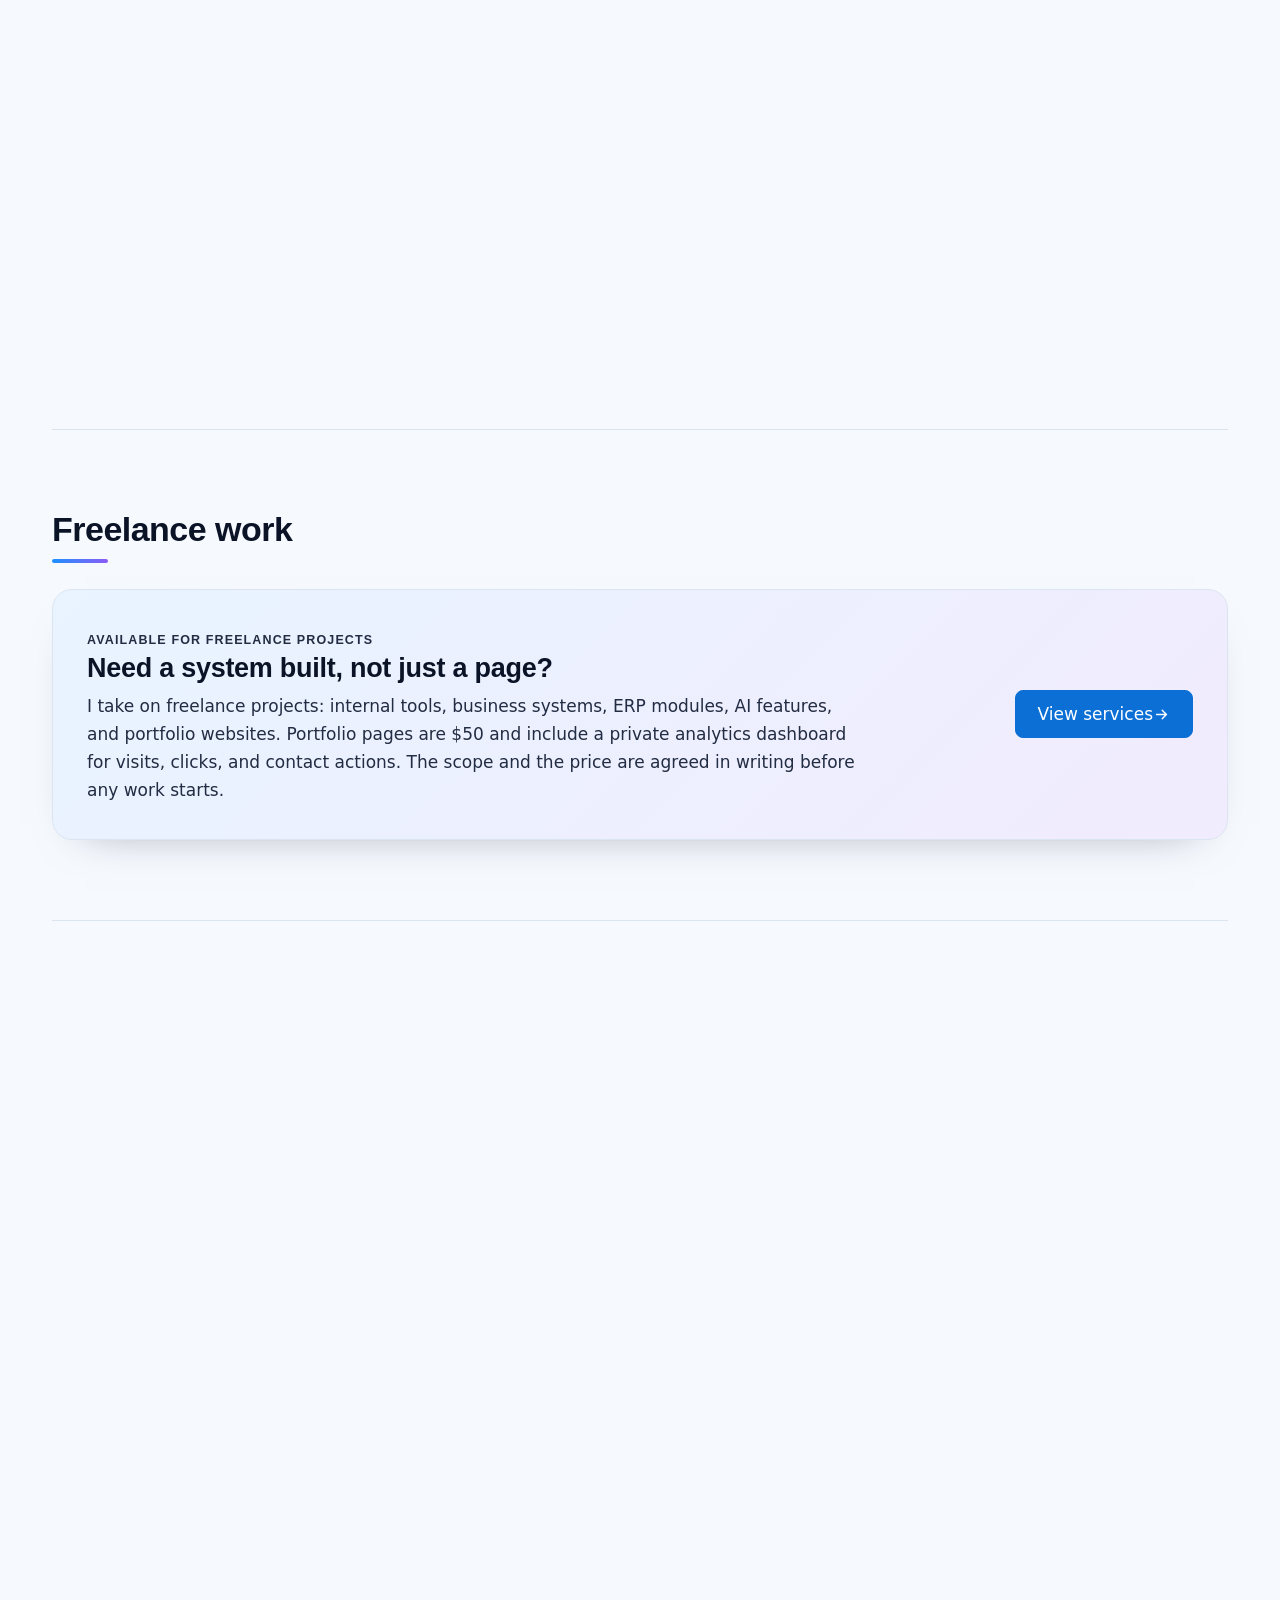
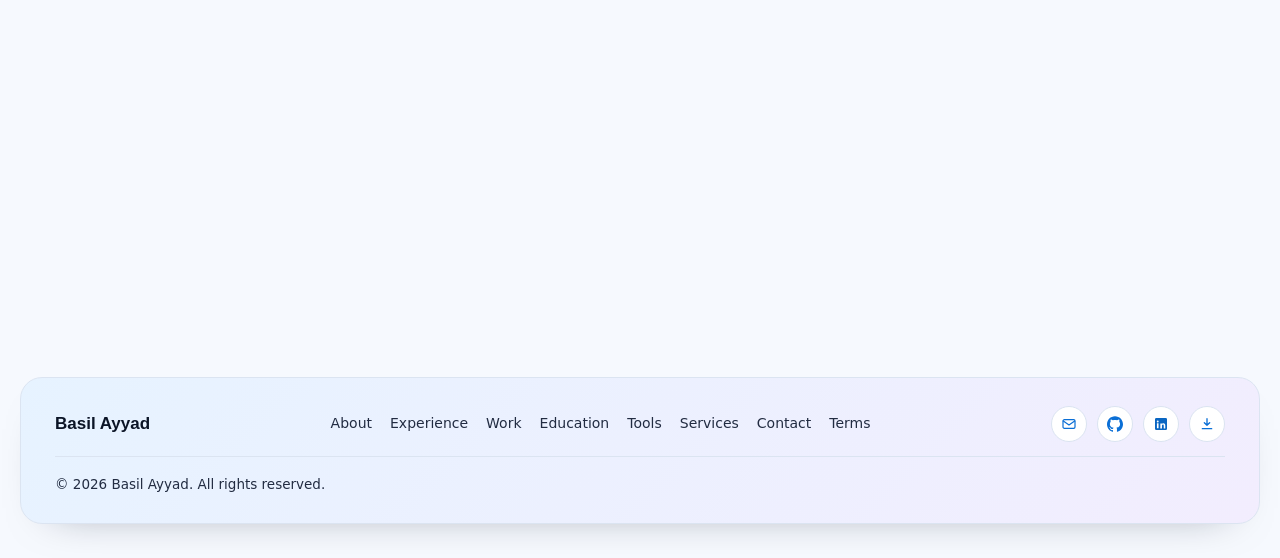
==== commit 7fbef2d1: "Refine PARCELPATH description" ====
--- a/index.html
+++ b/index.html
@@ -287,7 +287,7 @@
 <div class="card-links"><a style="margin-right:26px" href="https://github.com/leaderbasil/ORVIA" target="_blank" rel="noopener" data-track="github-orvia">View on GitHub</a><a href="https://orvia-pos.netlify.app/" target="_blank" rel="noopener" data-track="orvia-demo">Open the live demo</a></div>
 <div class="shot"><img class="lt" src="assets/orvia-light.webp" width="1638" height="999" alt="ORVIA grocery point of sale and inventory interface in light mode" loading="lazy" decoding="async"><img class="dk" src="assets/orvia-dark.webp" width="1638" height="999" alt="ORVIA grocery point of sale and inventory interface in dark mode" loading="lazy" decoding="async"></div></article>
 <article class="card rv"><h3>PARCELPATH</h3><p class="tag">An order and shipment tracking platform</p>
-<p>Orders that can't oversell or duplicate. PARCELPATH locks inventory rows under concurrent checkout, makes order creation idempotent, and only allows valid shipment status transitions, with sales reporting on top.</p>
+<p>A storefront and admin dashboard for orders and shipments, built around correctness. Inventory is row-locked so concurrent checkouts can't oversell, retried requests return the original order through idempotency keys, and shipments move only through valid status transitions. Money stays exact as 2-decimal strings end to end.</p>
 <ul class="stats"><li><b>2</b>independent apps</li><li><b>7</b>UI areas</li><li><b>5</b>API routers</li></ul>
 <ul class="tiles"><li style="--i:0"><span class="ic"><svg aria-hidden="true"><use href="#ic-fastapi"/></svg></span>FastAPI</li><li style="--i:1"><span class="ic"><svg aria-hidden="true"><use href="#ic-postgres"/></svg></span>PostgreSQL</li><li style="--i:2"><span class="ic"><svg aria-hidden="true"><use href="#ic-react"/></svg></span>React</li><li style="--i:3"><span class="ic"><svg aria-hidden="true"><use href="#ic-ts"/></svg></span>TypeScript</li><li style="--i:4"><span class="ic"><svg aria-hidden="true"><use href="#ic-netlify"/></svg></span>Netlify</li></ul>
 <div class="card-links"><a style="margin-right:26px" href="https://github.com/leaderbasil/PARCELPATH" target="_blank" rel="noopener" data-track="github-parcelpath">View on GitHub</a><a href="https://parcelpath-demo.netlify.app/login" target="_blank" rel="noopener" data-track="parcelpath-demo">Open the live demo</a></div>
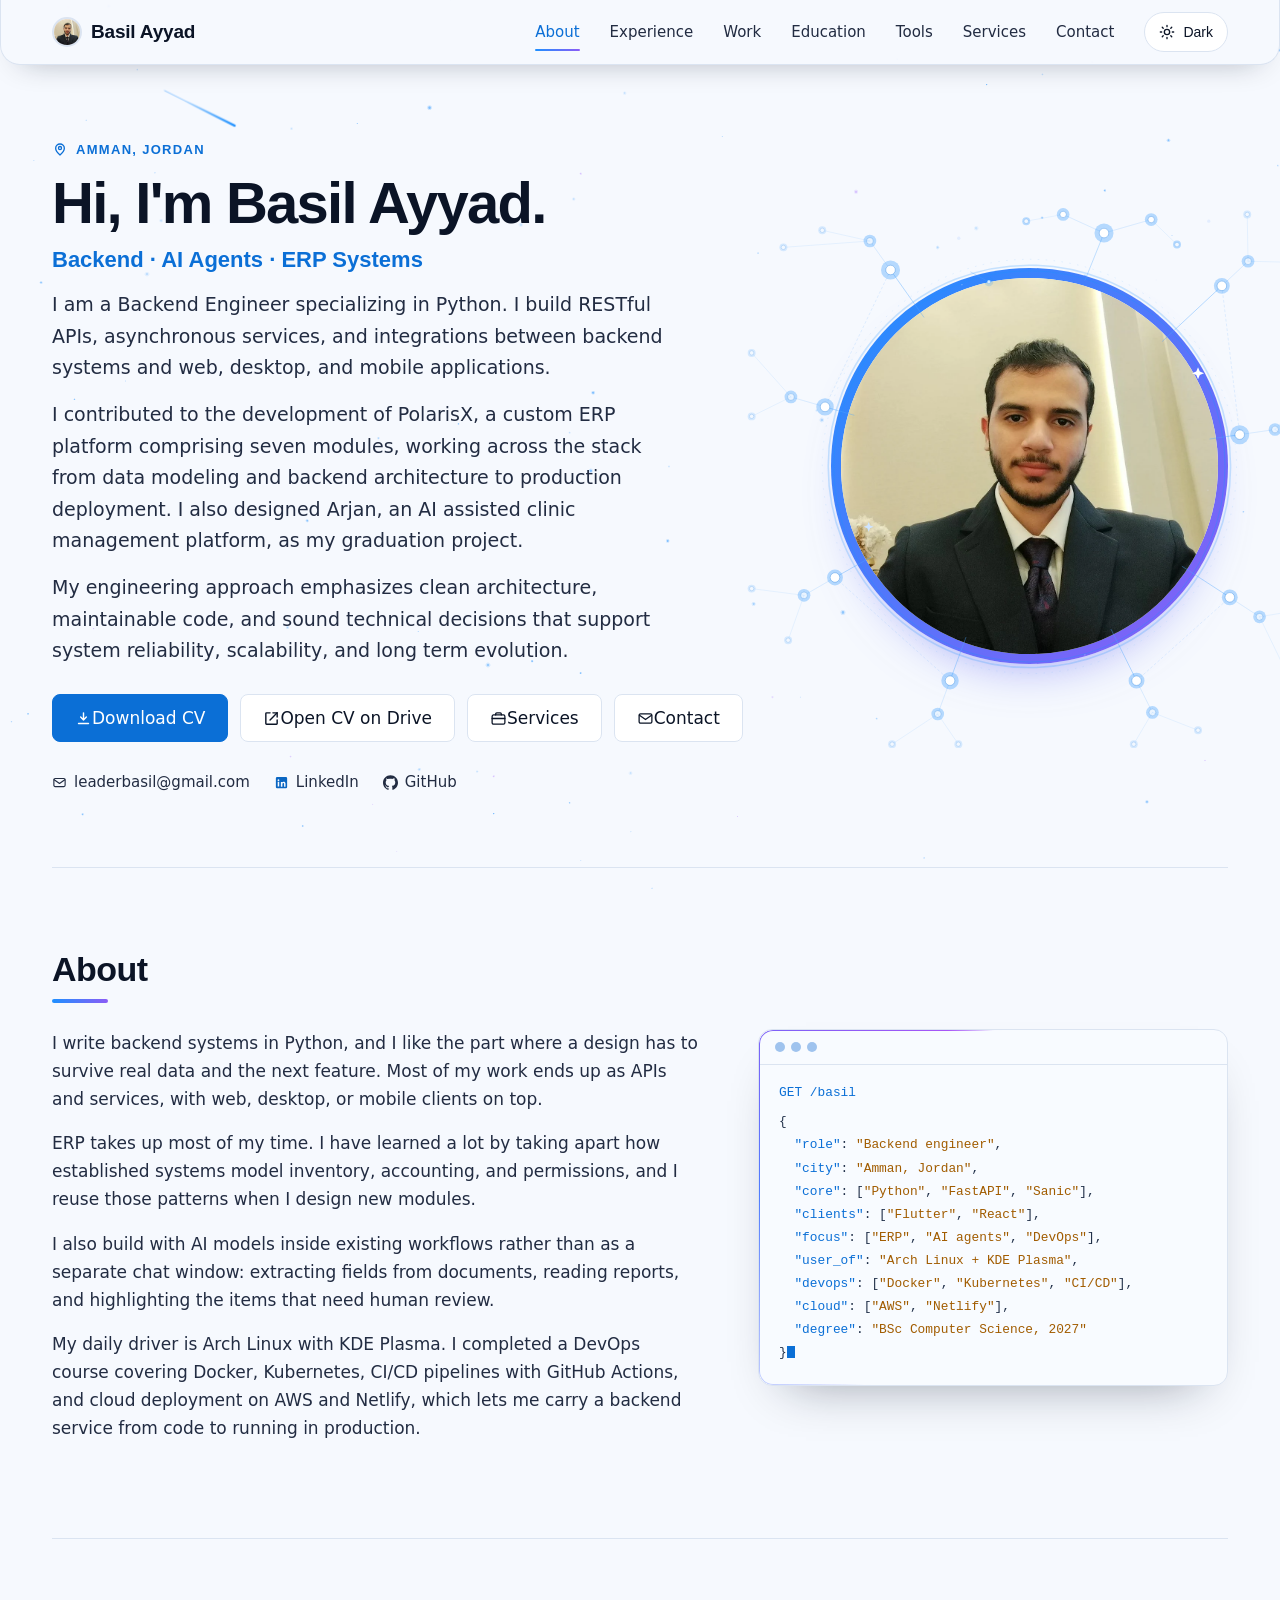
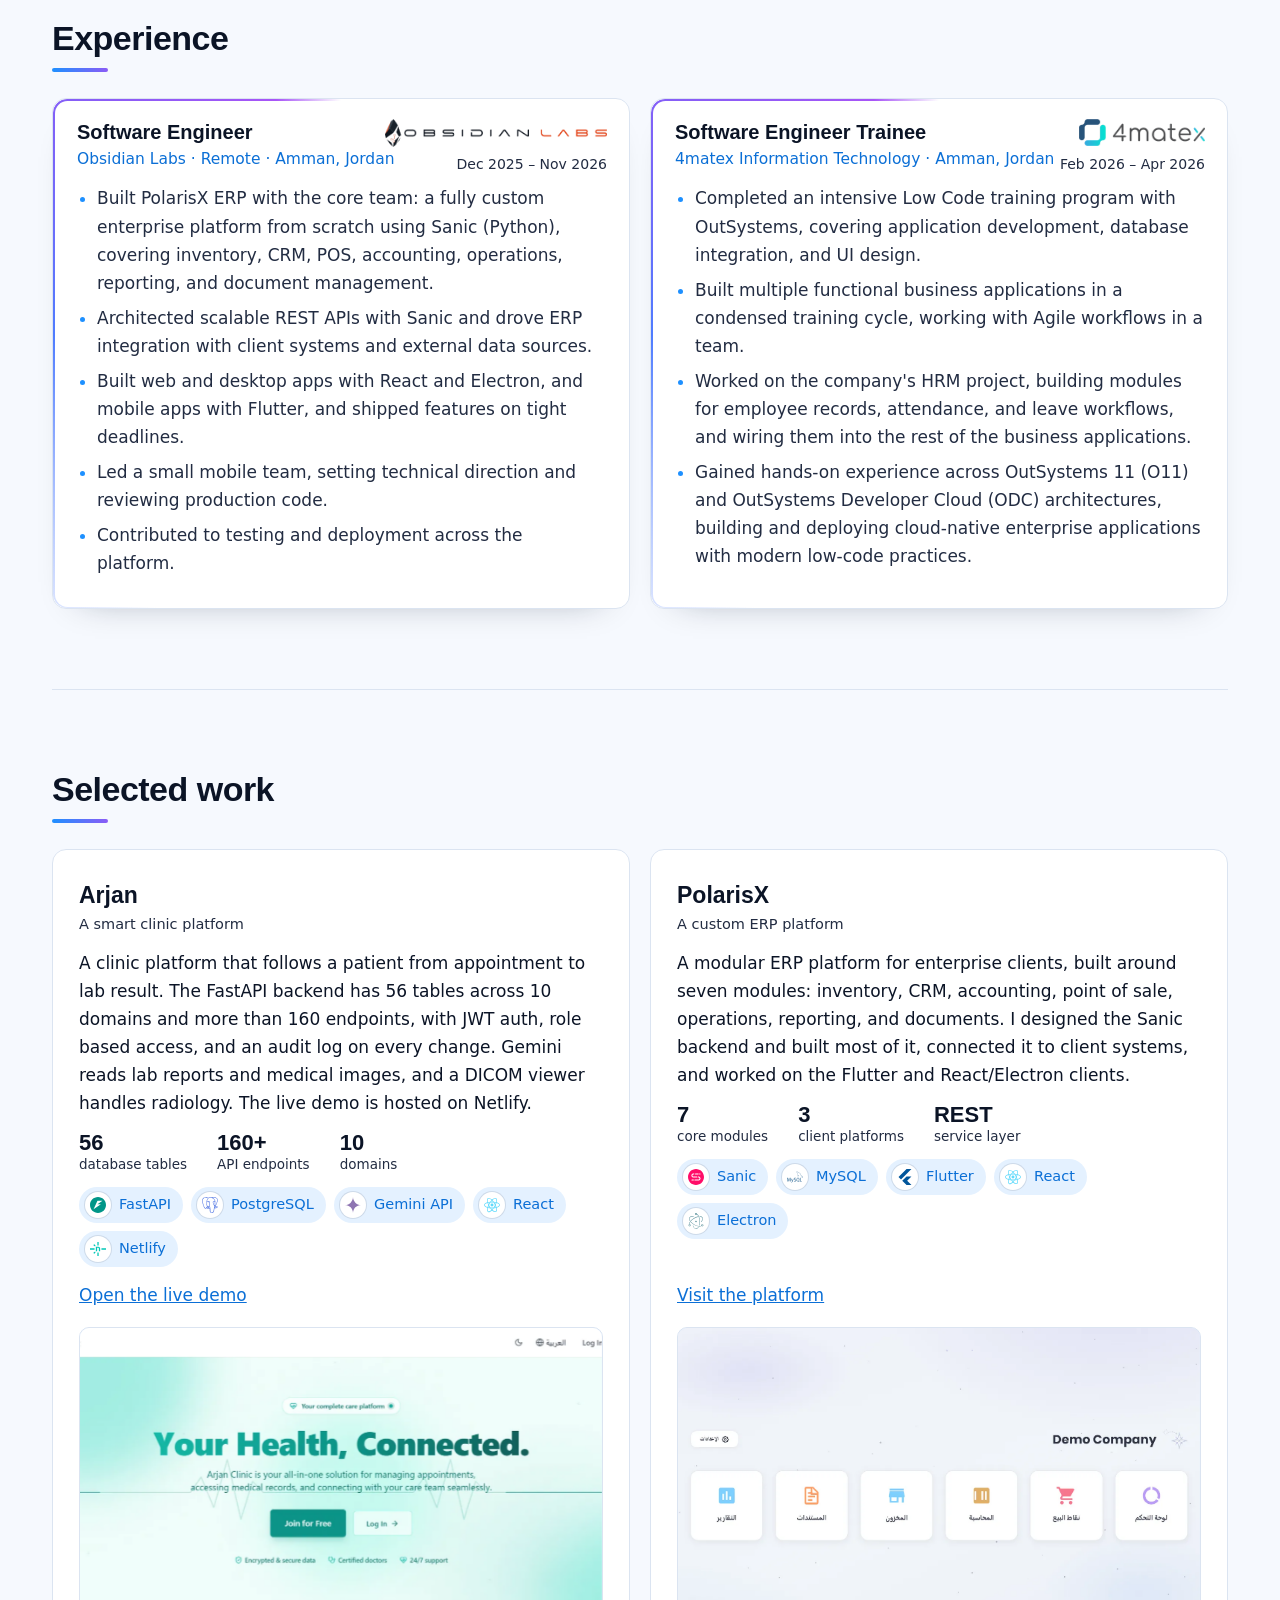
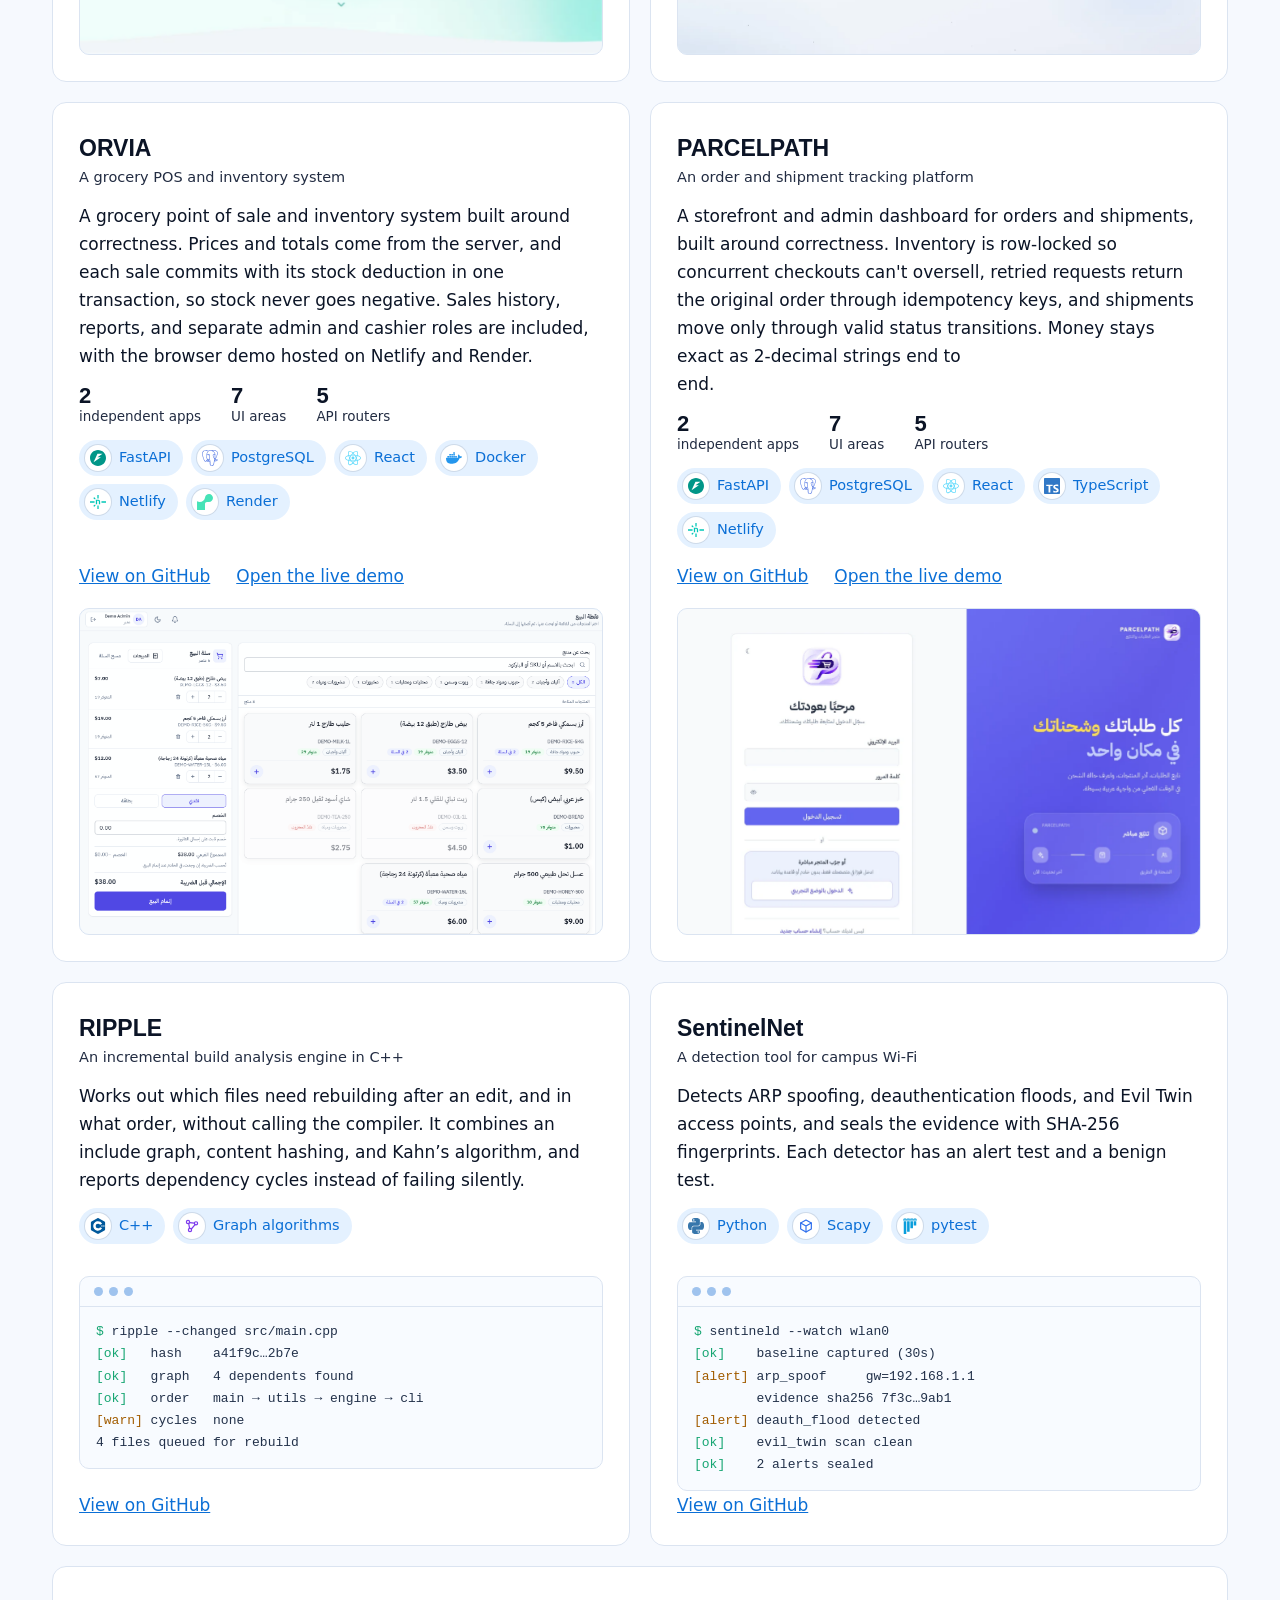
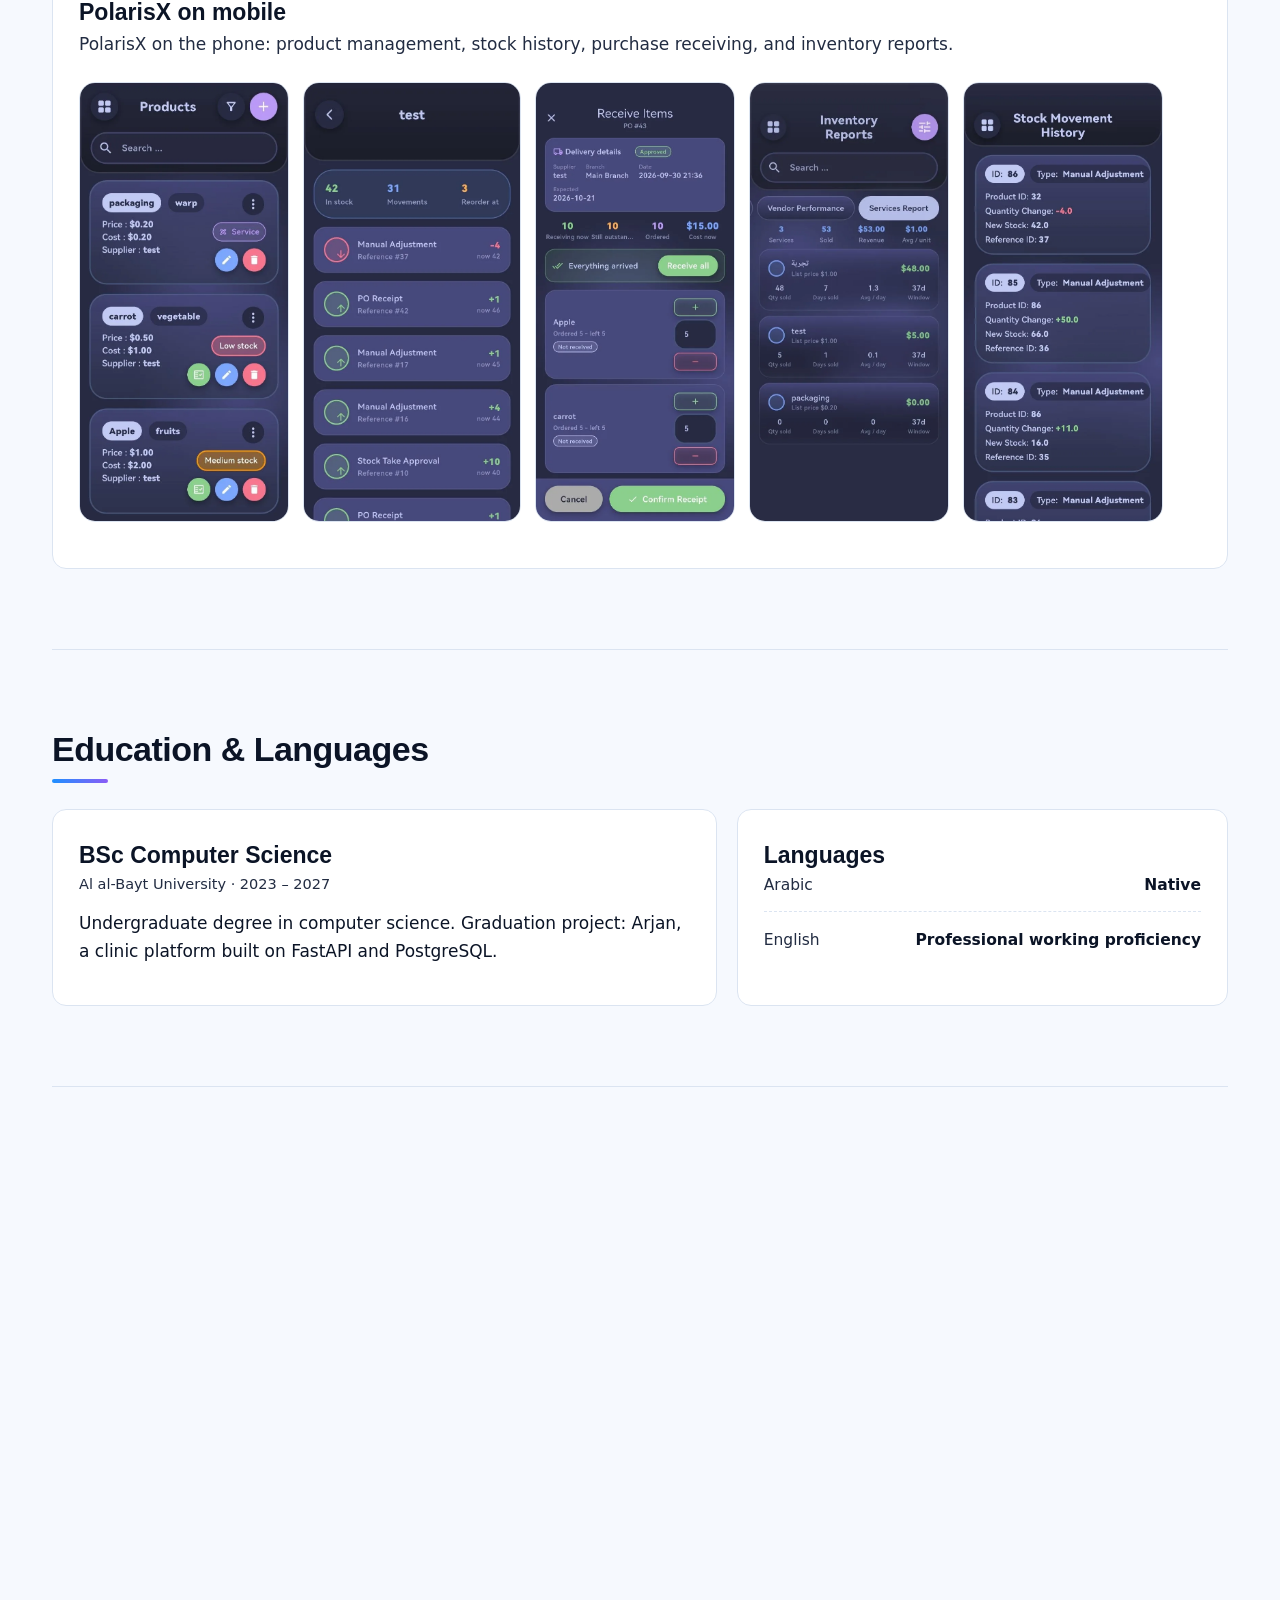
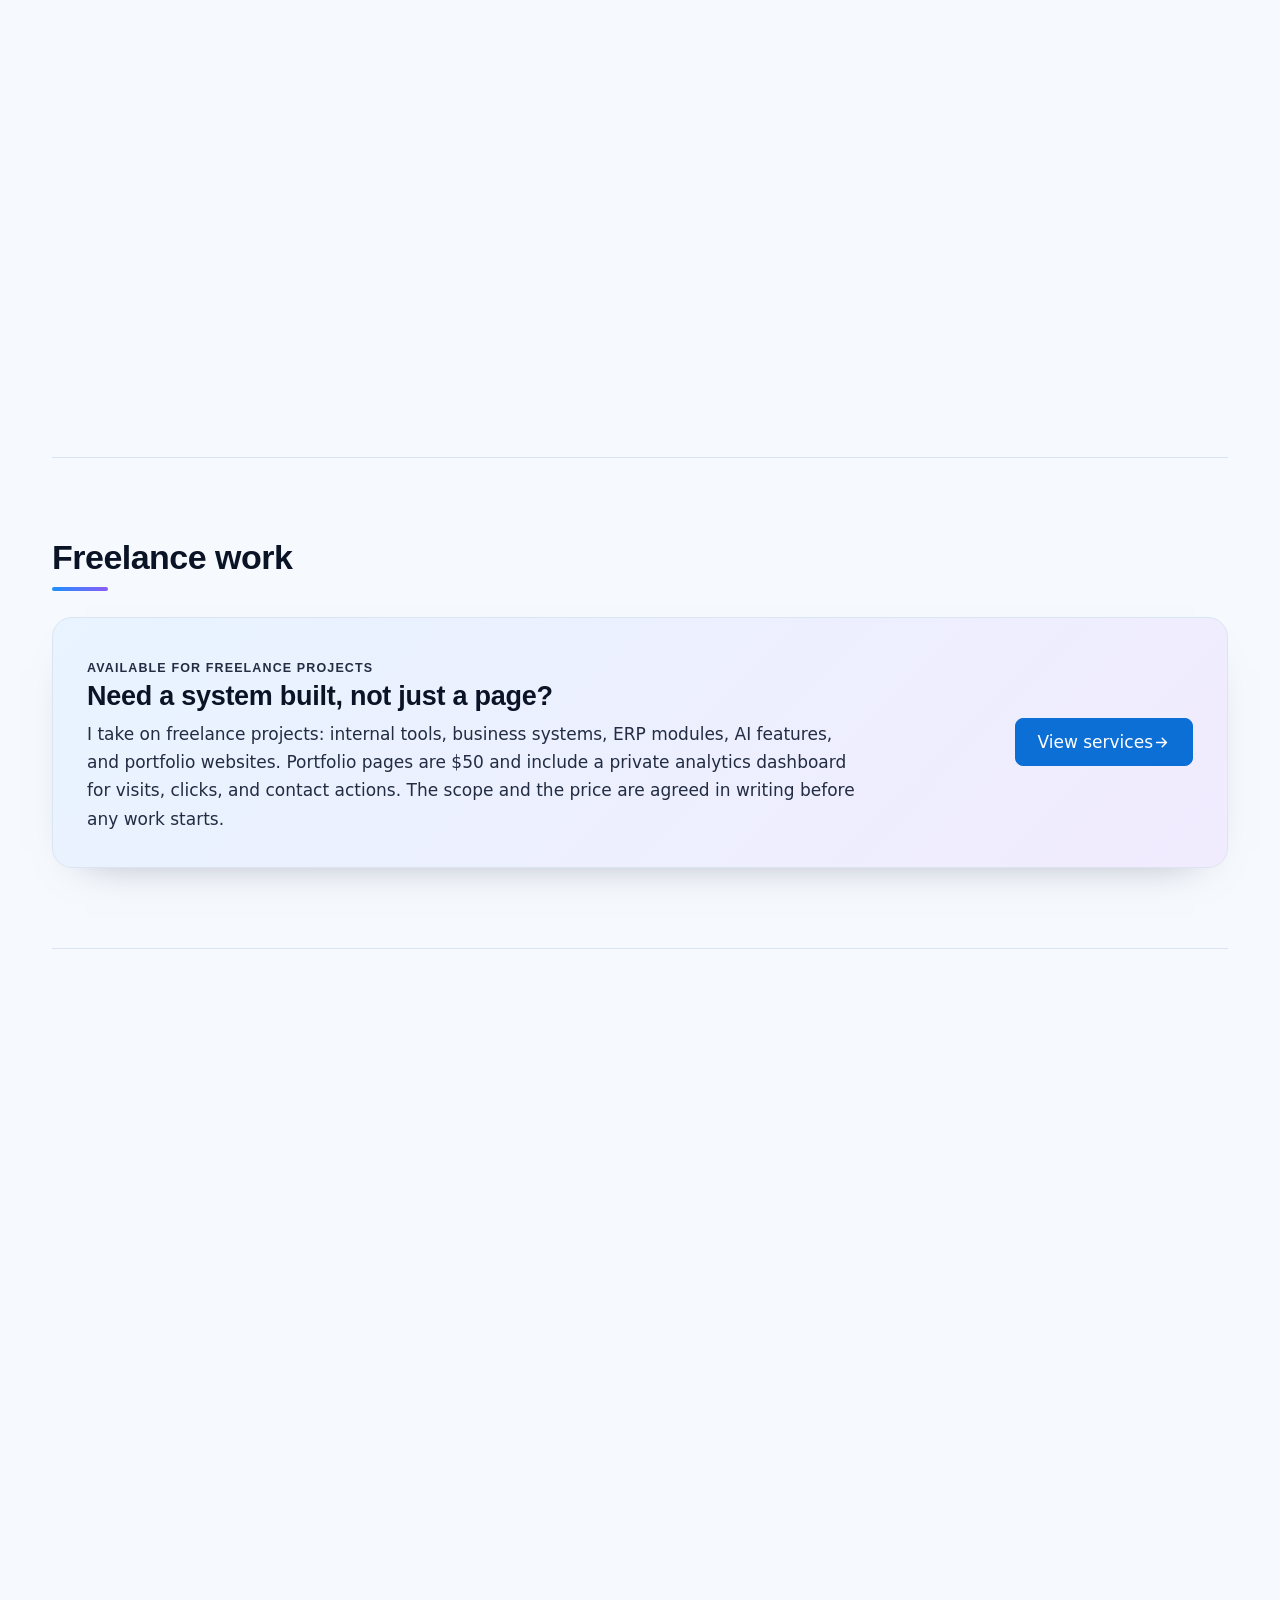
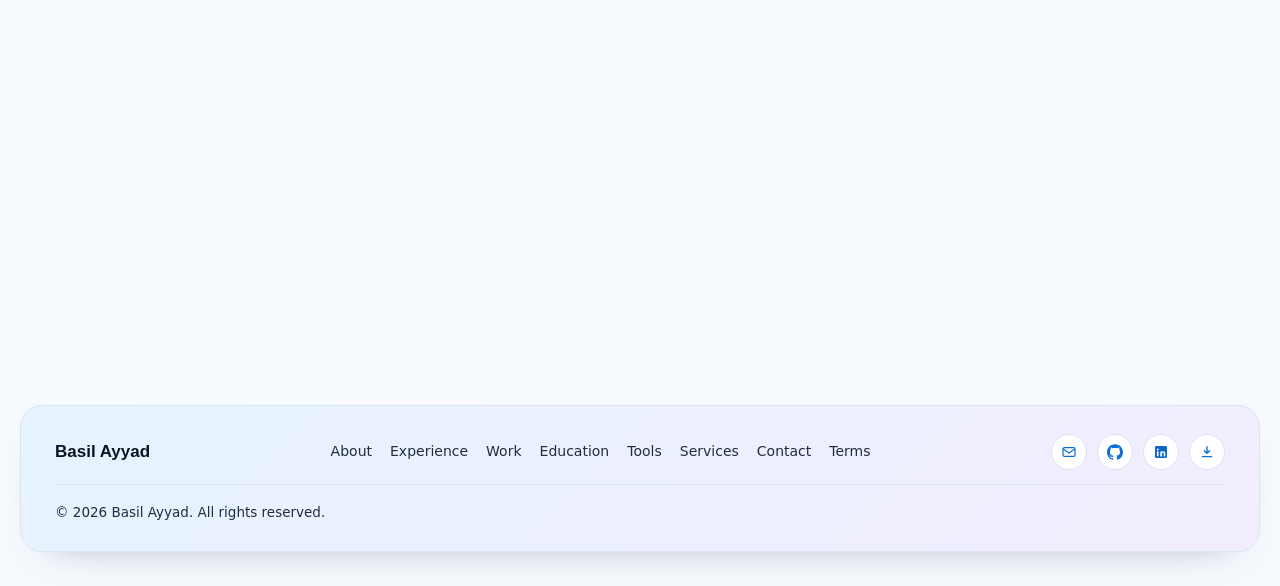
==== commit c9130901: "Break final word in PARCELPATH description and refine ORVIA description" ====
--- a/index.html
+++ b/index.html
@@ -281,13 +281,13 @@
 <div class="shot"><img class="lt" src="assets/polarisx-light.webp" width="1600" height="874" alt="PolarisX desktop home screen in light mode with the Arabic interface showing six modules" loading="lazy" decoding="async"><img class="dk" src="assets/polarisx-dark.webp" width="1280" height="702" alt="PolarisX desktop home screen in dark mode showing six modules: Control Panel, Point of Sales, Accounting, Inventory, Documents, and Reporting" loading="lazy" decoding="async"></div>
 </article>
 <article class="card rv"><h3>ORVIA</h3><p class="tag">A grocery POS and inventory system</p>
-<p>A grocery point of sale and inventory system with an Arabic interface. The FastAPI backend handles products, checkout, sales, reports, and stock deduction in one transaction, with separate admin and cashier roles. The live demo runs in the browser and is hosted on Netlify and Render.</p>
+<p>A grocery point of sale and inventory system built around correctness. Prices and totals come from the server, and each sale commits with its stock deduction in one transaction, so stock never goes negative. Sales history, reports, and separate admin and cashier roles are included, with the browser demo hosted on Netlify and Render.</p>
 <ul class="stats"><li><b>2</b>independent apps</li><li><b>7</b>UI areas</li><li><b>5</b>API routers</li></ul>
 <ul class="tiles"><li style="--i:0"><span class="ic"><svg aria-hidden="true"><use href="#ic-fastapi"/></svg></span>FastAPI</li><li style="--i:1"><span class="ic"><svg aria-hidden="true"><use href="#ic-postgres"/></svg></span>PostgreSQL</li><li style="--i:2"><span class="ic"><svg aria-hidden="true"><use href="#ic-react"/></svg></span>React</li><li style="--i:3"><span class="ic"><svg aria-hidden="true"><use href="#ic-docker"/></svg></span>Docker</li><li style="--i:4"><span class="ic"><svg aria-hidden="true"><use href="#ic-netlify"/></svg></span>Netlify</li><li style="--i:5"><span class="ic"><svg aria-hidden="true"><use href="#ic-render"/></svg></span>Render</li></ul>
 <div class="card-links"><a style="margin-right:26px" href="https://github.com/leaderbasil/ORVIA" target="_blank" rel="noopener" data-track="github-orvia">View on GitHub</a><a href="https://orvia-pos.netlify.app/" target="_blank" rel="noopener" data-track="orvia-demo">Open the live demo</a></div>
 <div class="shot"><img class="lt" src="assets/orvia-light.webp" width="1638" height="999" alt="ORVIA grocery point of sale and inventory interface in light mode" loading="lazy" decoding="async"><img class="dk" src="assets/orvia-dark.webp" width="1638" height="999" alt="ORVIA grocery point of sale and inventory interface in dark mode" loading="lazy" decoding="async"></div></article>
 <article class="card rv"><h3>PARCELPATH</h3><p class="tag">An order and shipment tracking platform</p>
-<p>A storefront and admin dashboard for orders and shipments, built around correctness. Inventory is row-locked so concurrent checkouts can't oversell, retried requests return the original order through idempotency keys, and shipments move only through valid status transitions. Money stays exact as 2-decimal strings end to end.</p>
+<p>A storefront and admin dashboard for orders and shipments, built around correctness. Inventory is row-locked so concurrent checkouts can't oversell, retried requests return the original order through idempotency keys, and shipments move only through valid status transitions. Money stays exact as 2-decimal strings end to<br>end.</p>
 <ul class="stats"><li><b>2</b>independent apps</li><li><b>7</b>UI areas</li><li><b>5</b>API routers</li></ul>
 <ul class="tiles"><li style="--i:0"><span class="ic"><svg aria-hidden="true"><use href="#ic-fastapi"/></svg></span>FastAPI</li><li style="--i:1"><span class="ic"><svg aria-hidden="true"><use href="#ic-postgres"/></svg></span>PostgreSQL</li><li style="--i:2"><span class="ic"><svg aria-hidden="true"><use href="#ic-react"/></svg></span>React</li><li style="--i:3"><span class="ic"><svg aria-hidden="true"><use href="#ic-ts"/></svg></span>TypeScript</li><li style="--i:4"><span class="ic"><svg aria-hidden="true"><use href="#ic-netlify"/></svg></span>Netlify</li></ul>
 <div class="card-links"><a style="margin-right:26px" href="https://github.com/leaderbasil/PARCELPATH" target="_blank" rel="noopener" data-track="github-parcelpath">View on GitHub</a><a href="https://parcelpath-demo.netlify.app/login" target="_blank" rel="noopener" data-track="parcelpath-demo">Open the live demo</a></div>
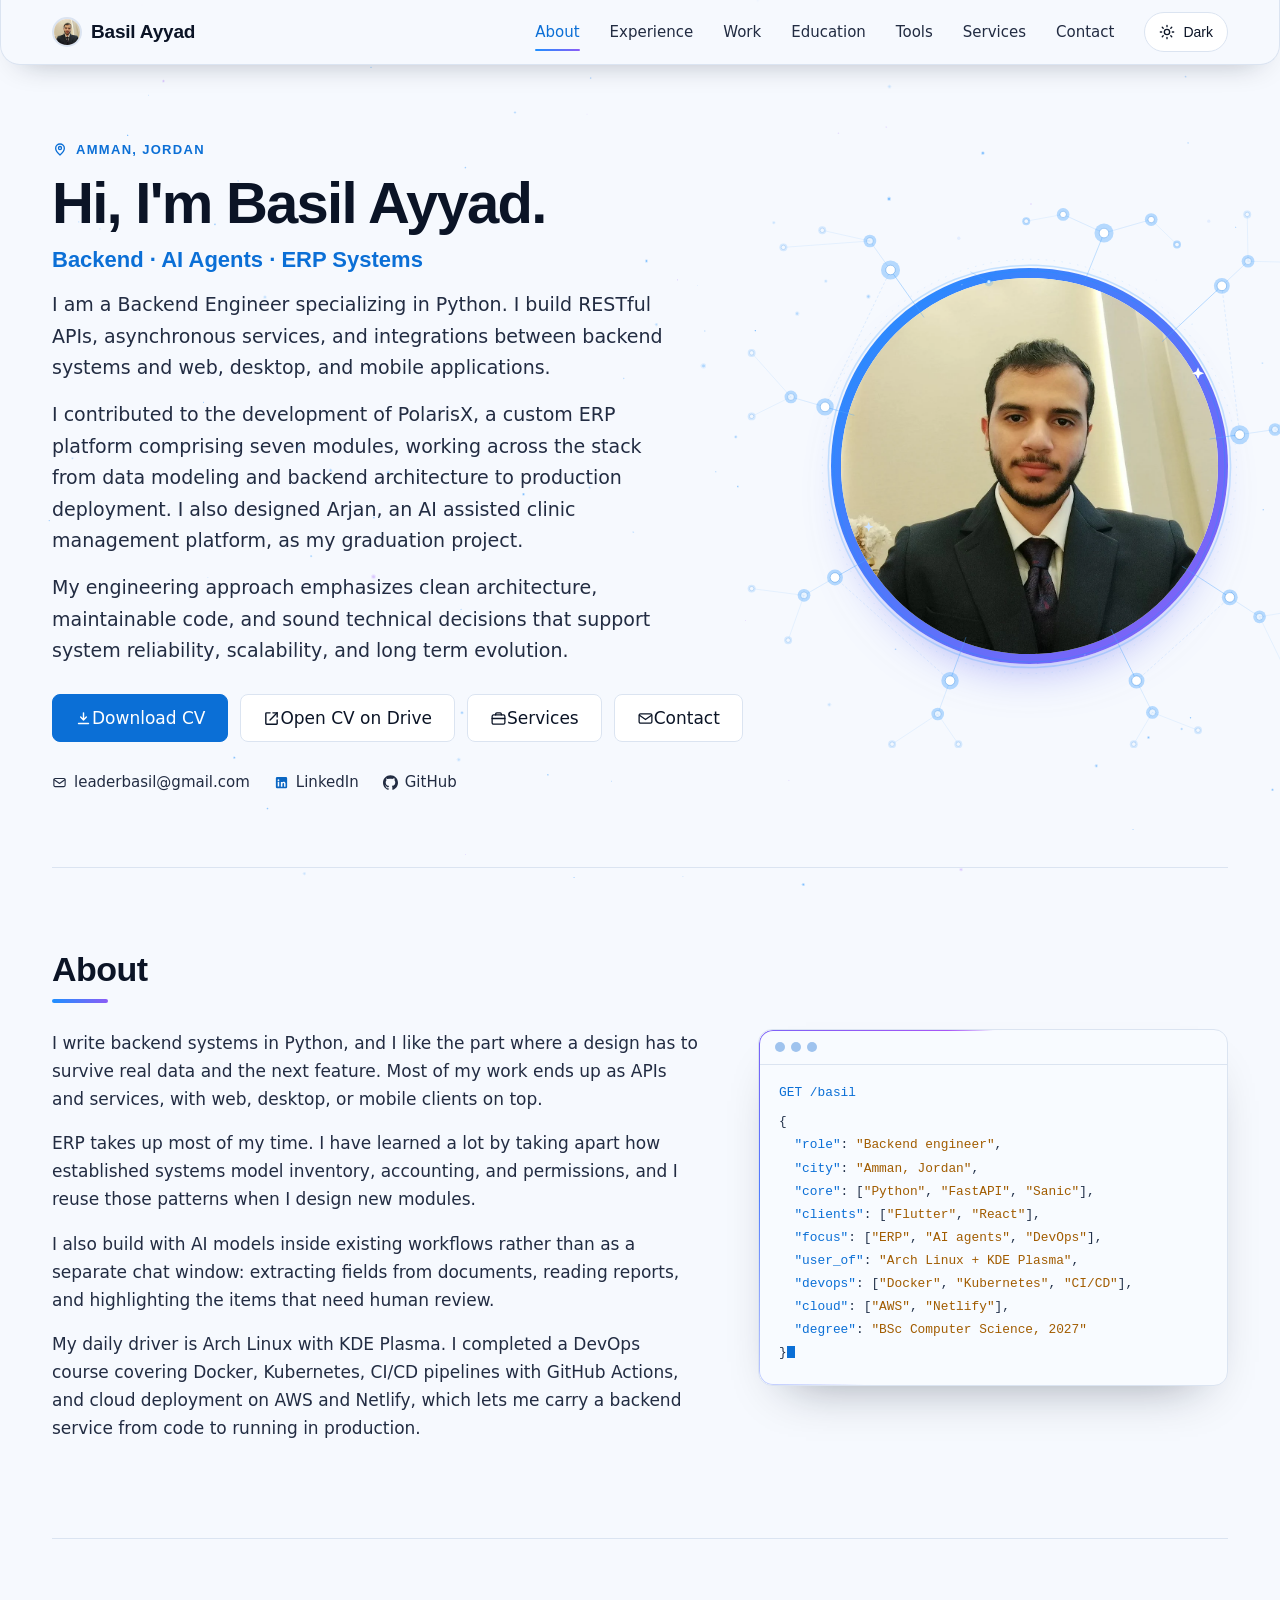
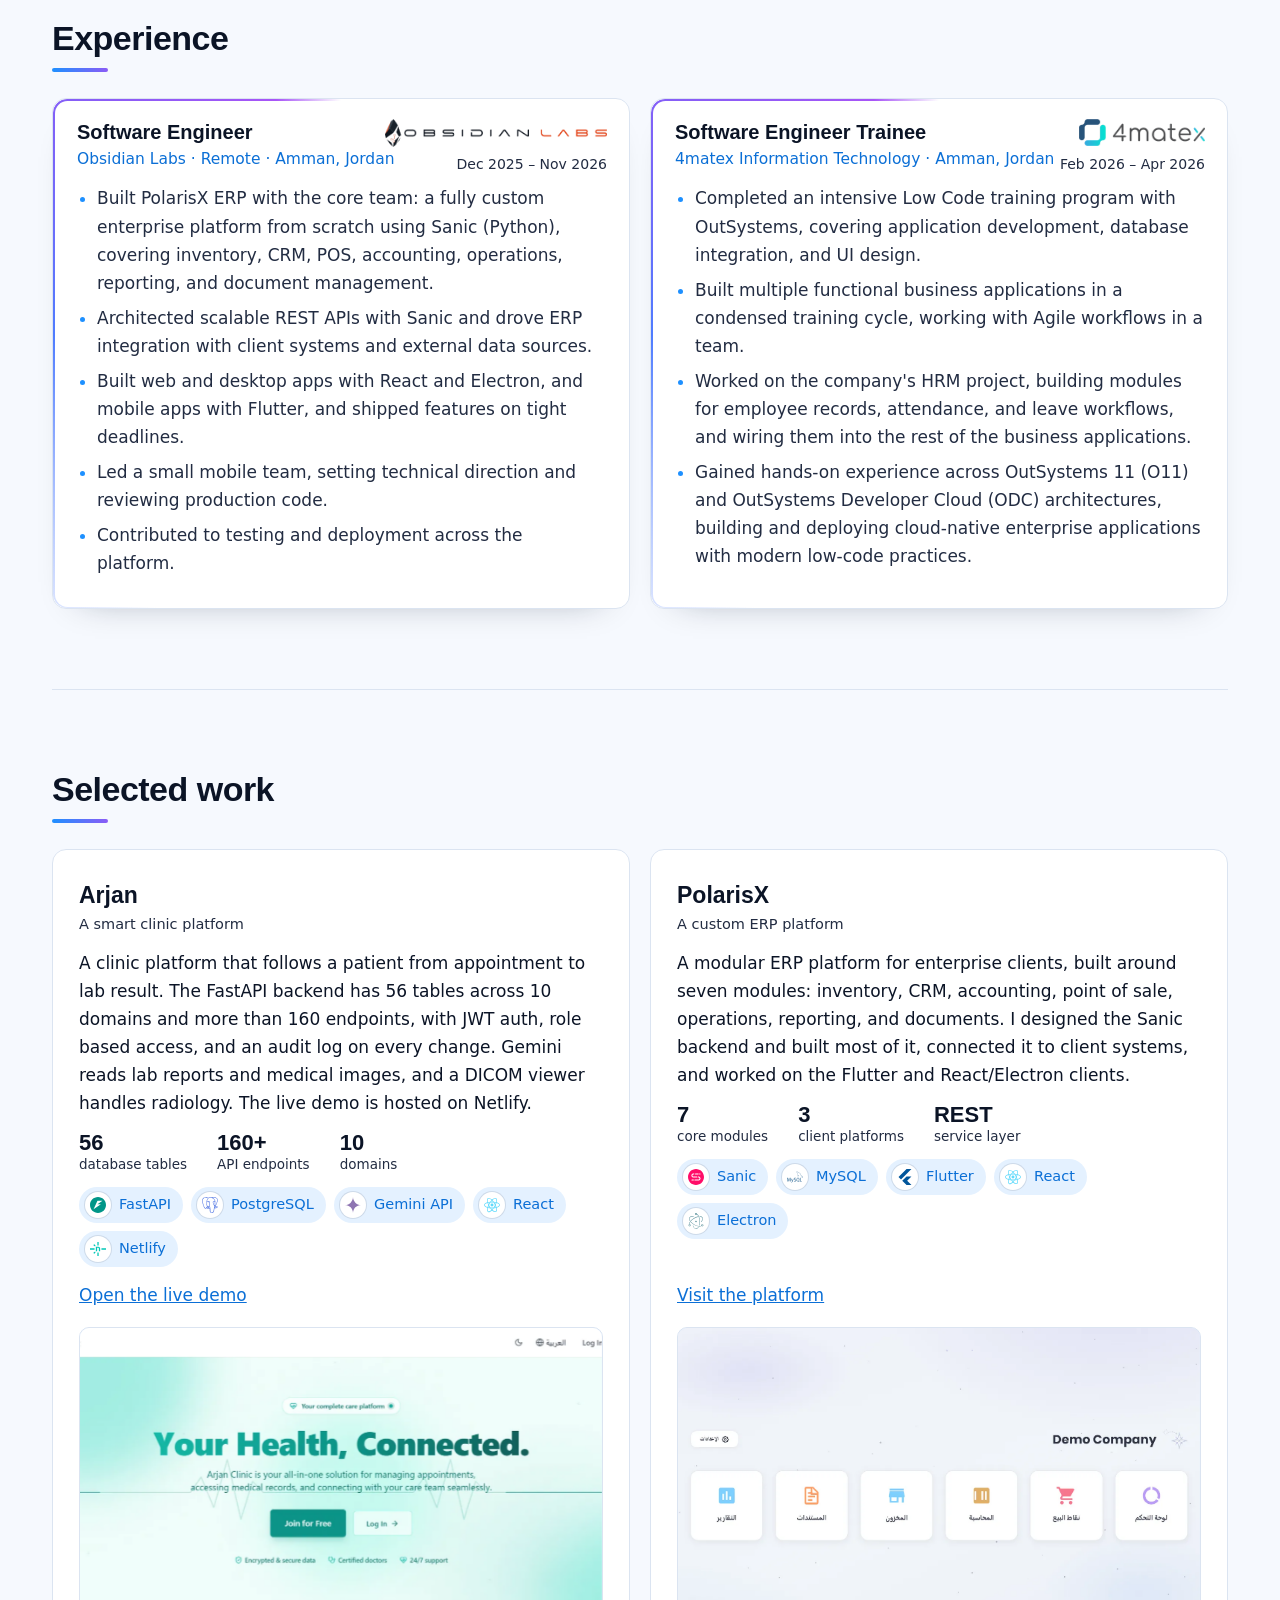
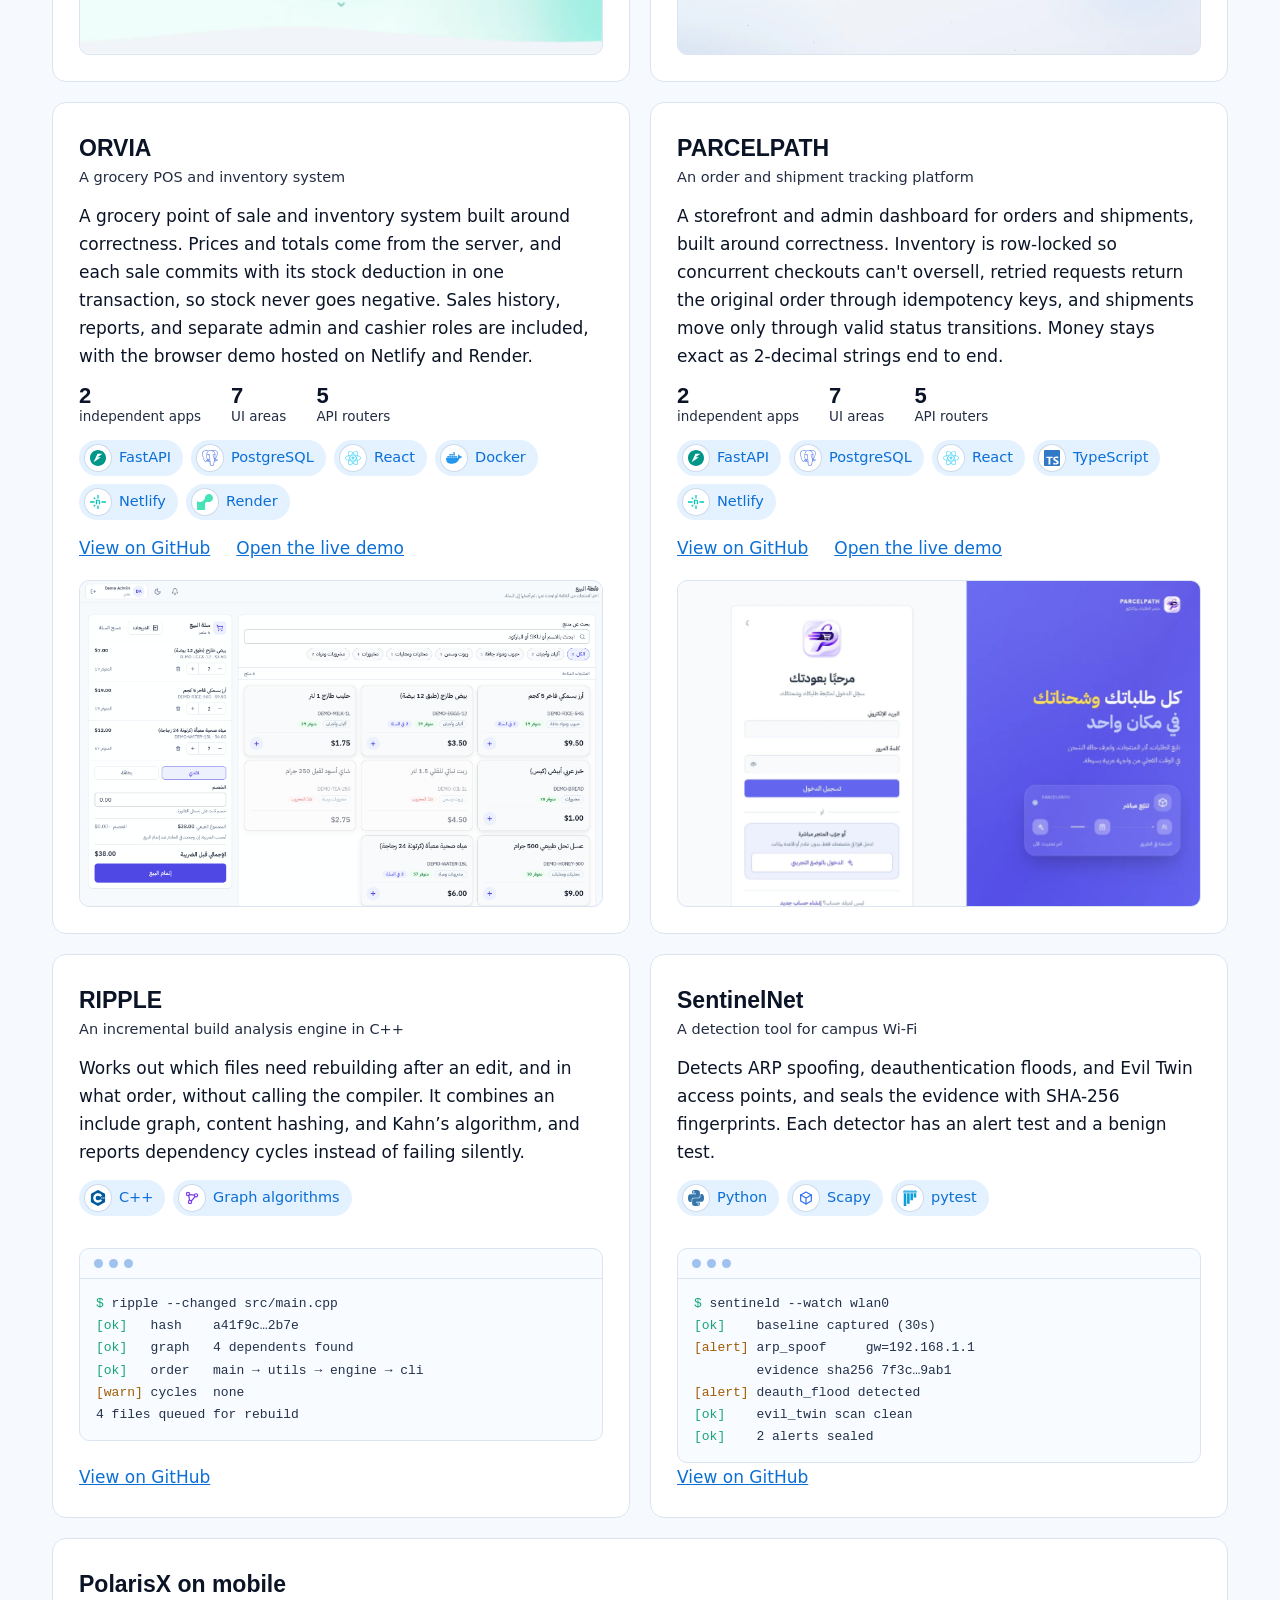
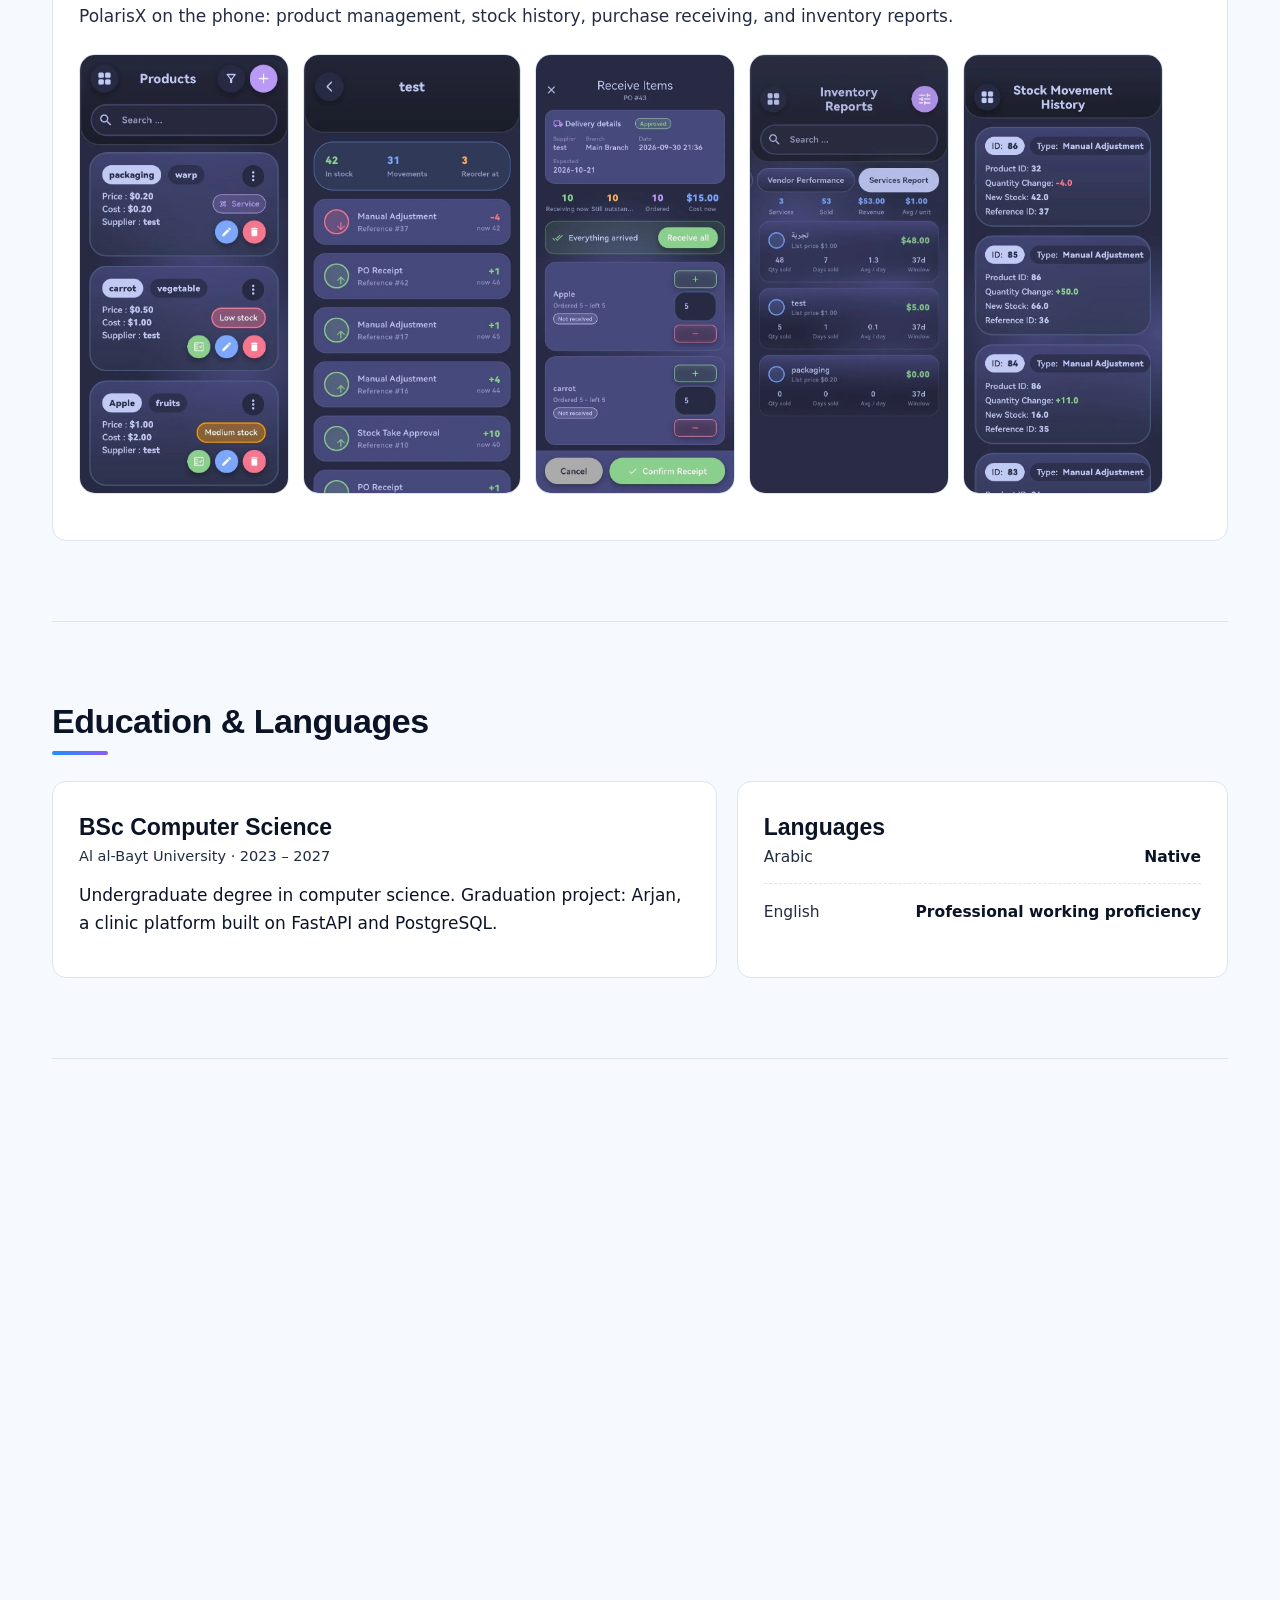
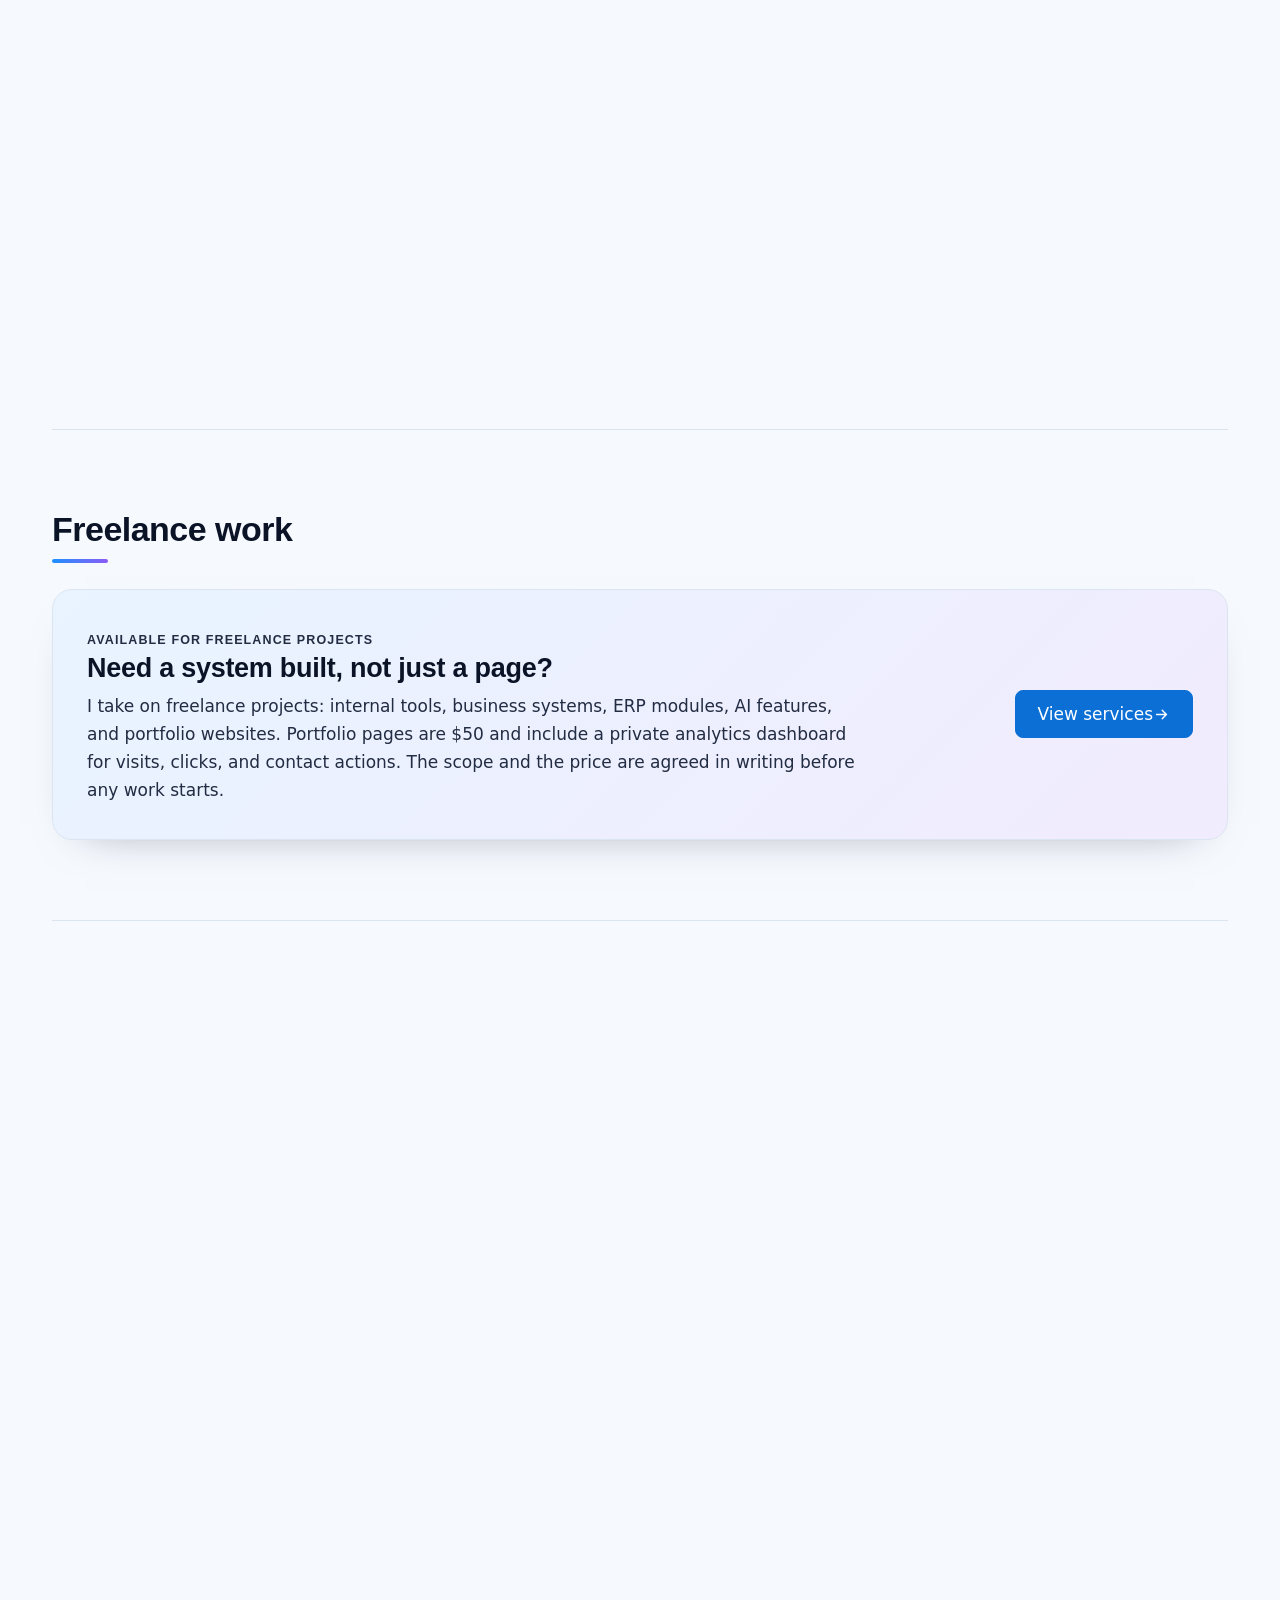
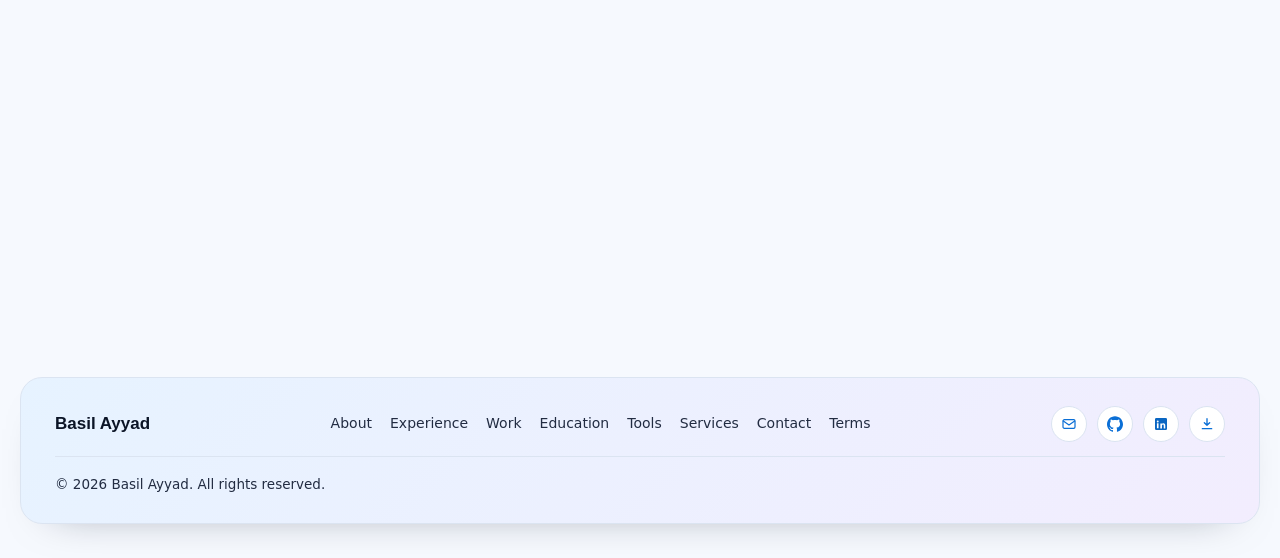
==== commit 721c5583: "Keep 'end to end' on one line" ====
--- a/index.html
+++ b/index.html
@@ -287,7 +287,7 @@
 <div class="card-links"><a style="margin-right:26px" href="https://github.com/leaderbasil/ORVIA" target="_blank" rel="noopener" data-track="github-orvia">View on GitHub</a><a href="https://orvia-pos.netlify.app/" target="_blank" rel="noopener" data-track="orvia-demo">Open the live demo</a></div>
 <div class="shot"><img class="lt" src="assets/orvia-light.webp" width="1638" height="999" alt="ORVIA grocery point of sale and inventory interface in light mode" loading="lazy" decoding="async"><img class="dk" src="assets/orvia-dark.webp" width="1638" height="999" alt="ORVIA grocery point of sale and inventory interface in dark mode" loading="lazy" decoding="async"></div></article>
 <article class="card rv"><h3>PARCELPATH</h3><p class="tag">An order and shipment tracking platform</p>
-<p>A storefront and admin dashboard for orders and shipments, built around correctness. Inventory is row-locked so concurrent checkouts can't oversell, retried requests return the original order through idempotency keys, and shipments move only through valid status transitions. Money stays exact as 2-decimal strings end to<br>end.</p>
+<p>A storefront and admin dashboard for orders and shipments, built around correctness. Inventory is row-locked so concurrent checkouts can't oversell, retried requests return the original order through idempotency keys, and shipments move only through valid status transitions. Money stays exact as 2-decimal strings <span style="white-space:nowrap">end to end.</span></p>
 <ul class="stats"><li><b>2</b>independent apps</li><li><b>7</b>UI areas</li><li><b>5</b>API routers</li></ul>
 <ul class="tiles"><li style="--i:0"><span class="ic"><svg aria-hidden="true"><use href="#ic-fastapi"/></svg></span>FastAPI</li><li style="--i:1"><span class="ic"><svg aria-hidden="true"><use href="#ic-postgres"/></svg></span>PostgreSQL</li><li style="--i:2"><span class="ic"><svg aria-hidden="true"><use href="#ic-react"/></svg></span>React</li><li style="--i:3"><span class="ic"><svg aria-hidden="true"><use href="#ic-ts"/></svg></span>TypeScript</li><li style="--i:4"><span class="ic"><svg aria-hidden="true"><use href="#ic-netlify"/></svg></span>Netlify</li></ul>
 <div class="card-links"><a style="margin-right:26px" href="https://github.com/leaderbasil/PARCELPATH" target="_blank" rel="noopener" data-track="github-parcelpath">View on GitHub</a><a href="https://parcelpath-demo.netlify.app/login" target="_blank" rel="noopener" data-track="parcelpath-demo">Open the live demo</a></div>
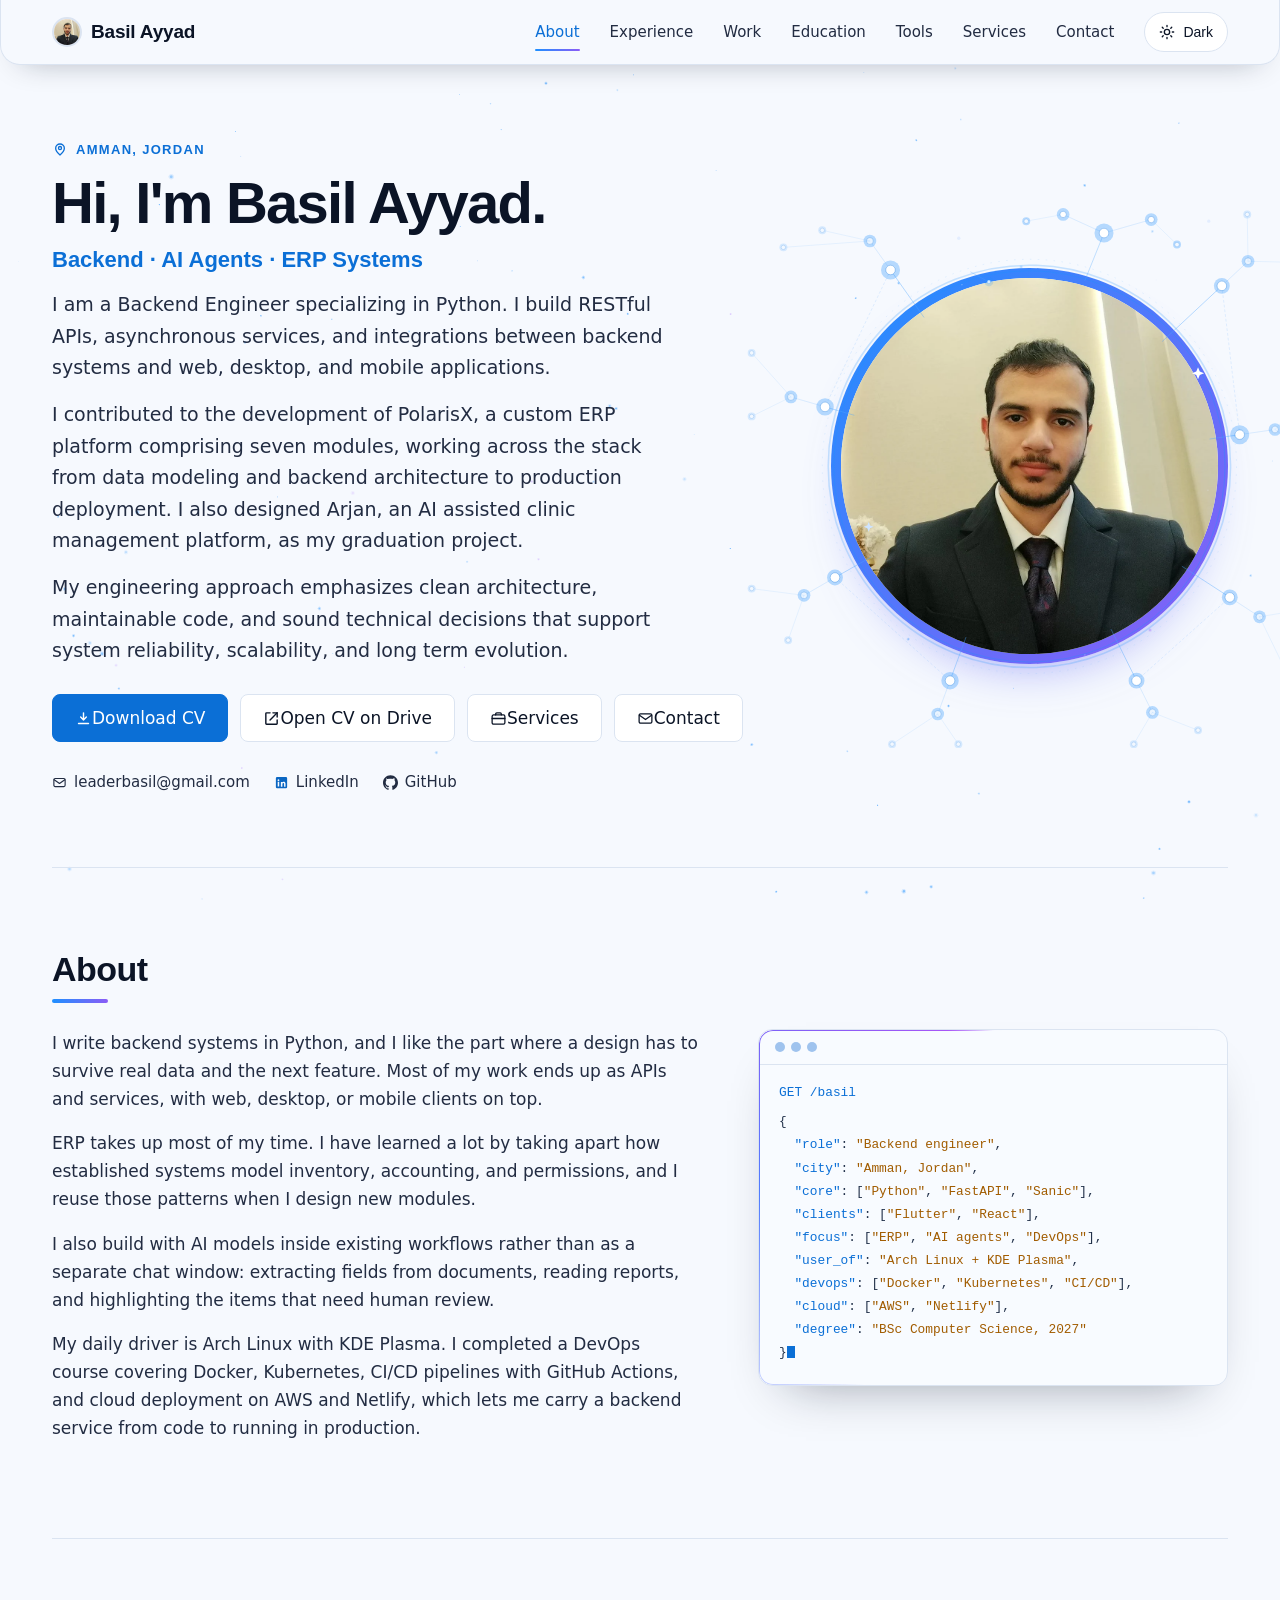
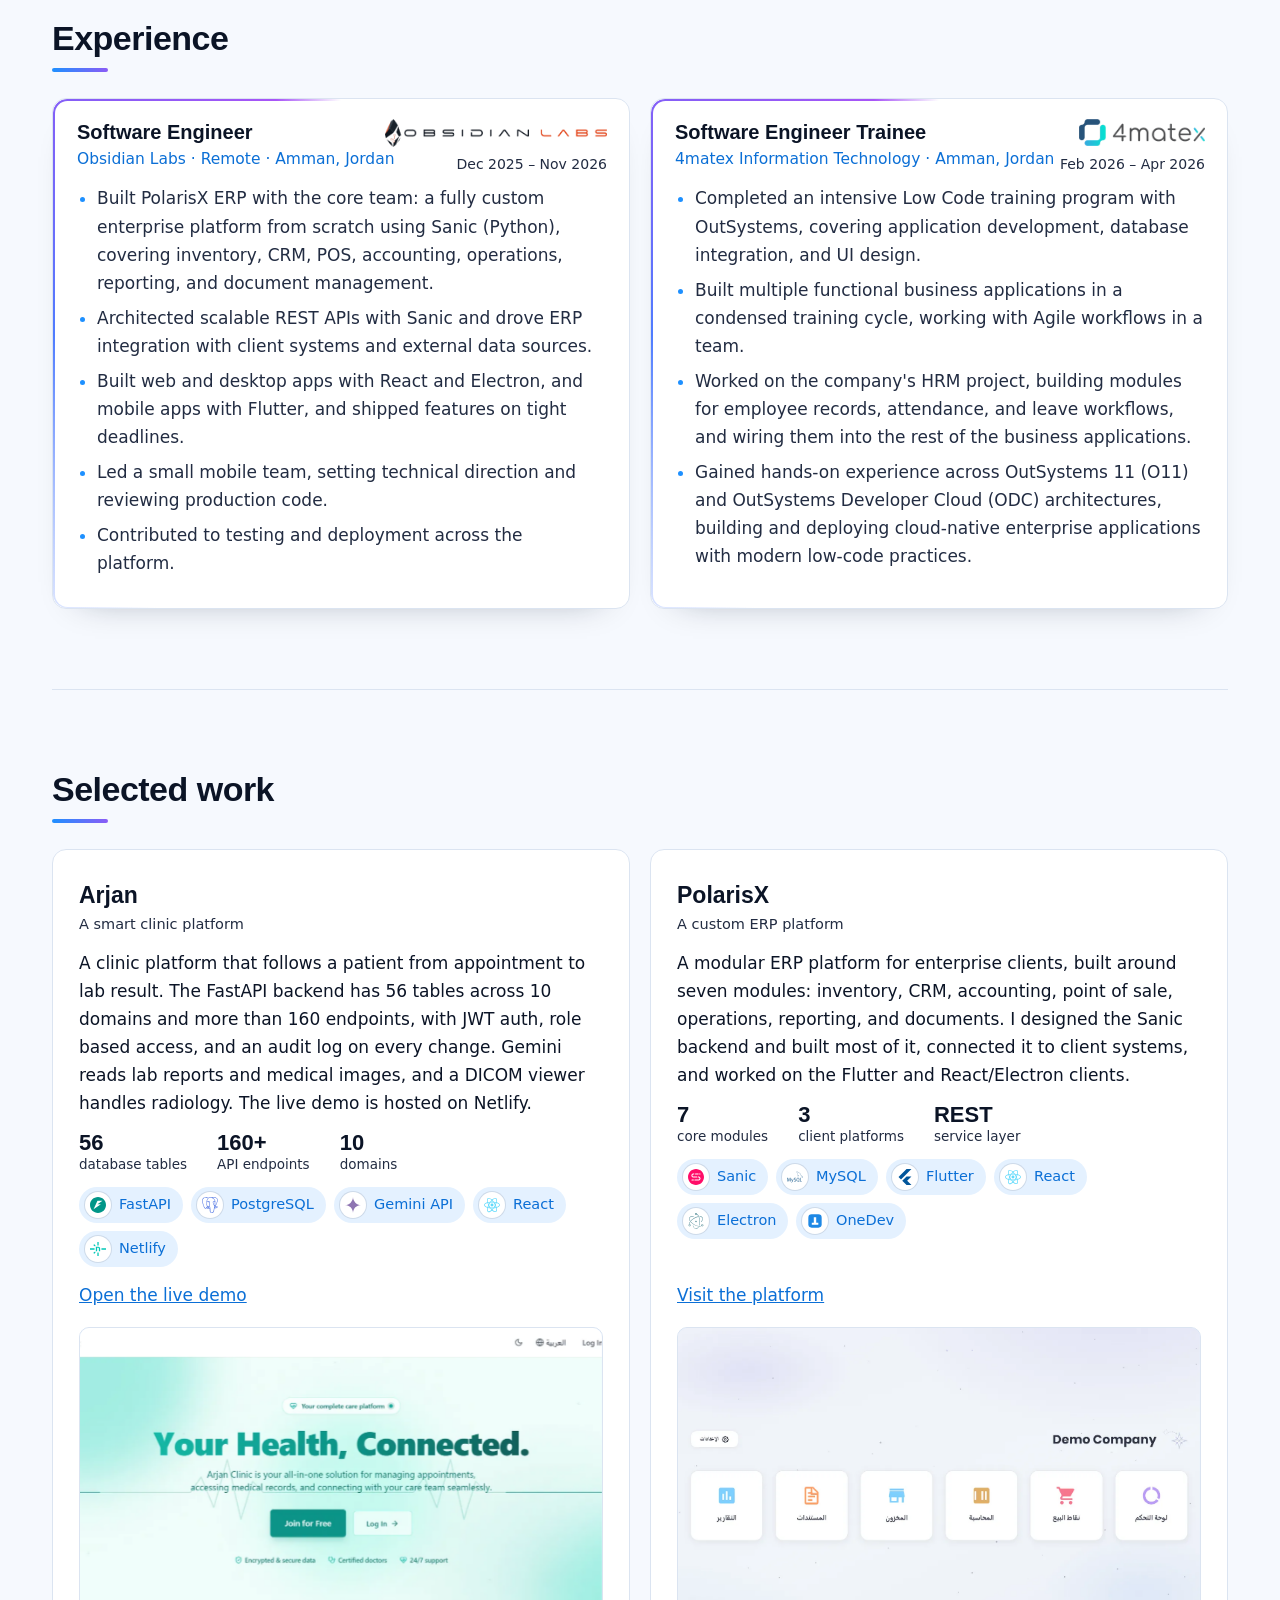
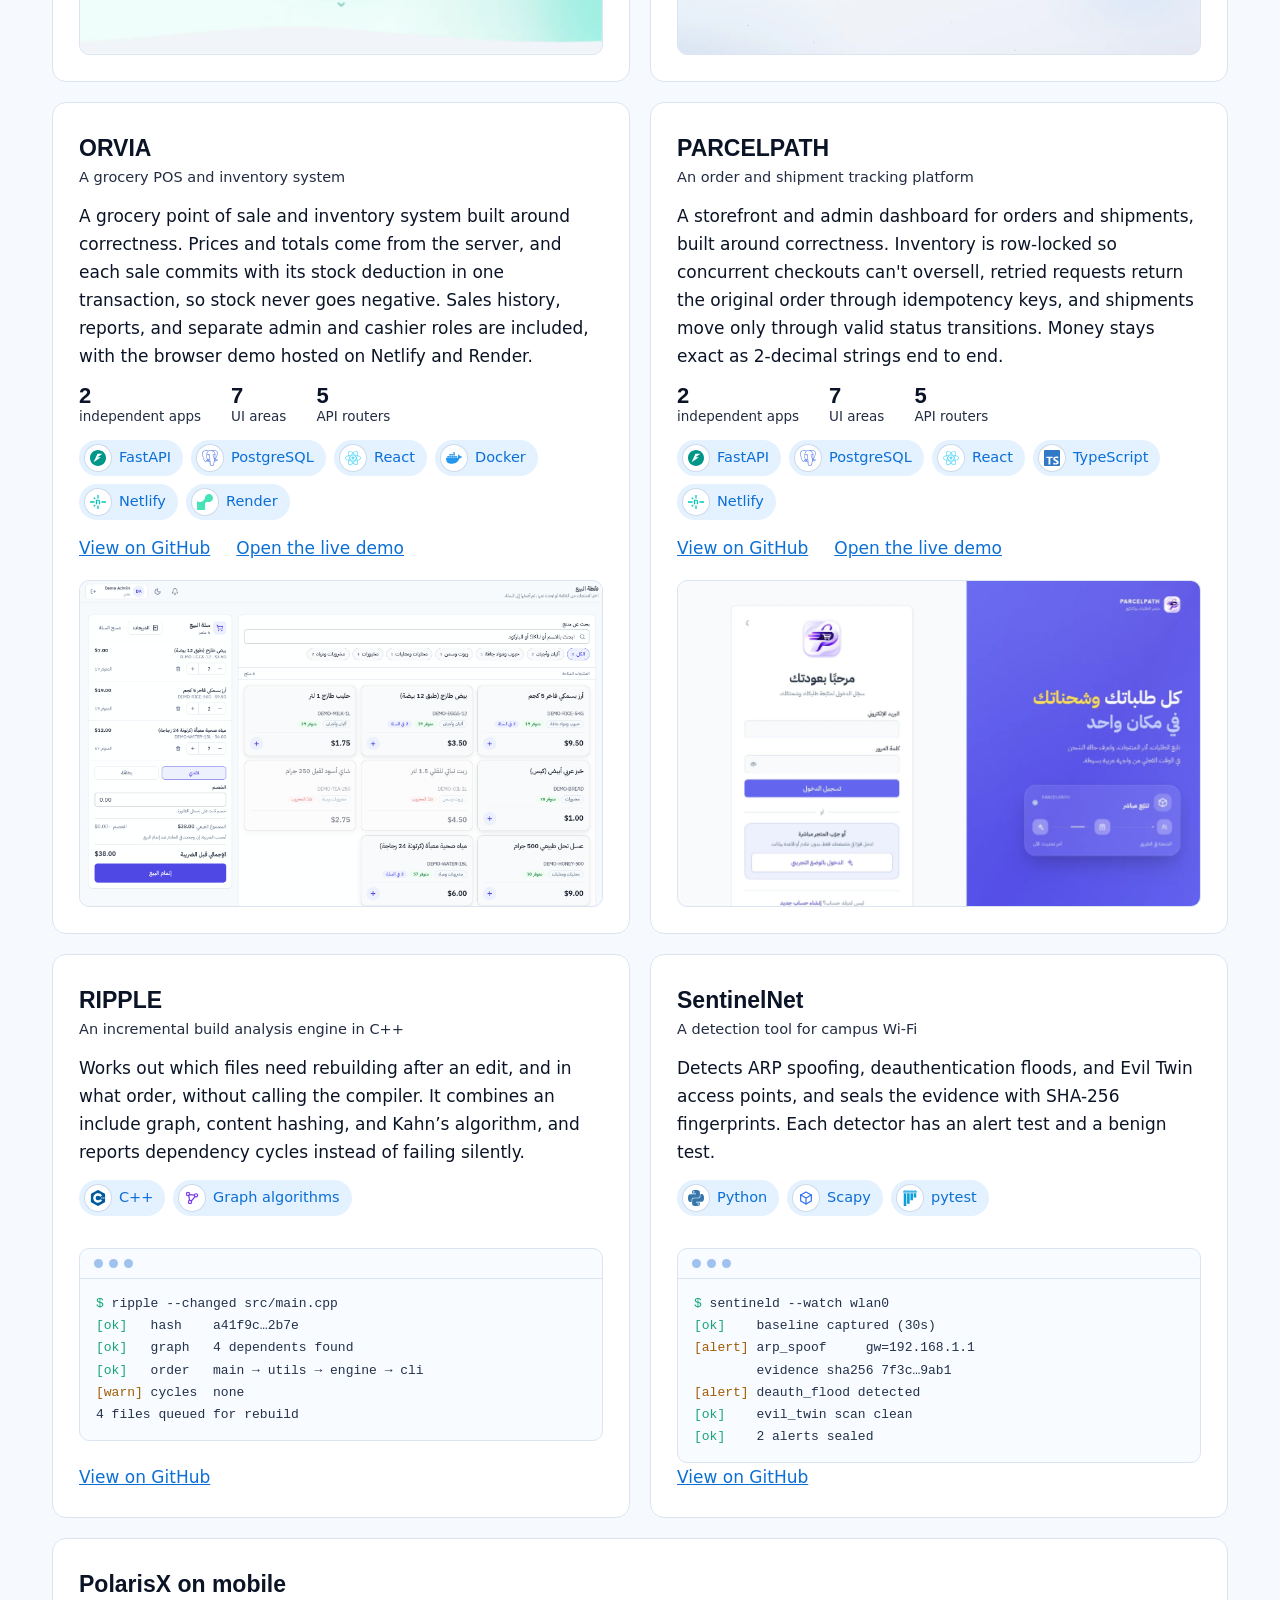
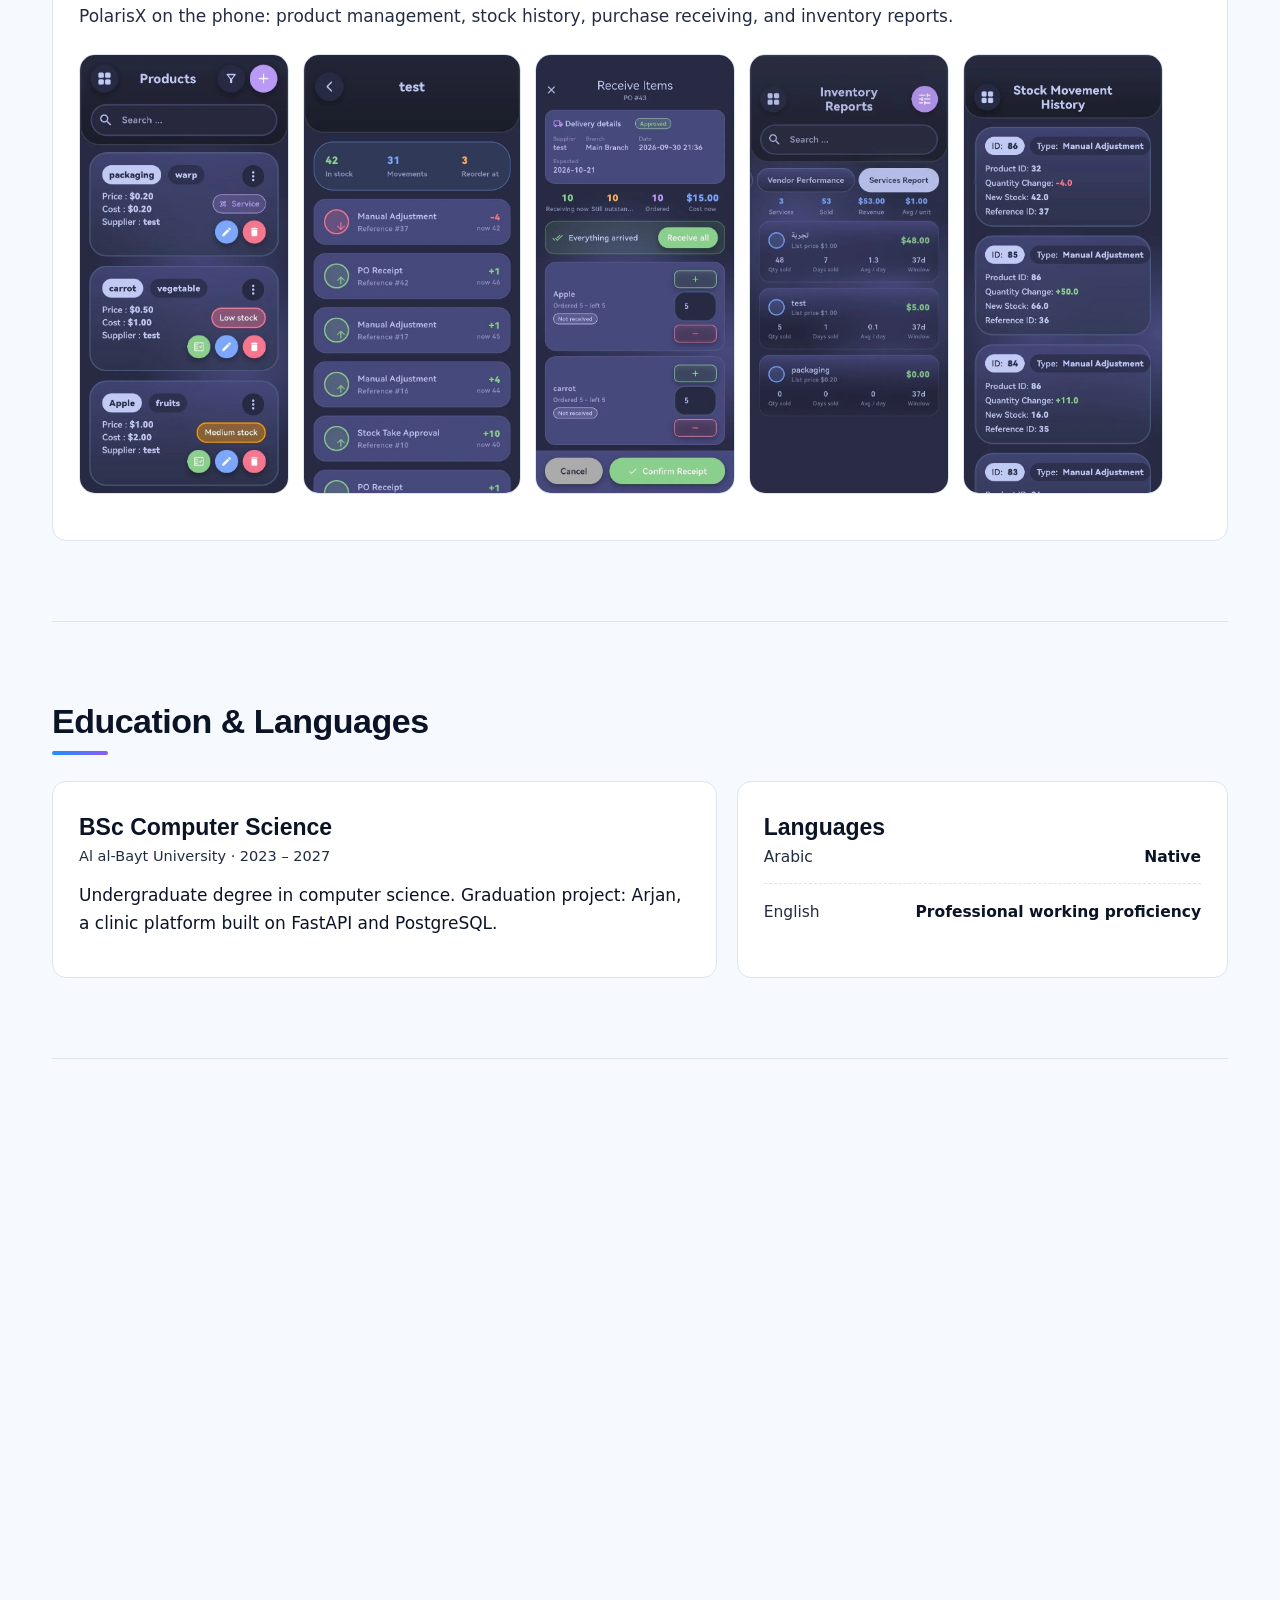
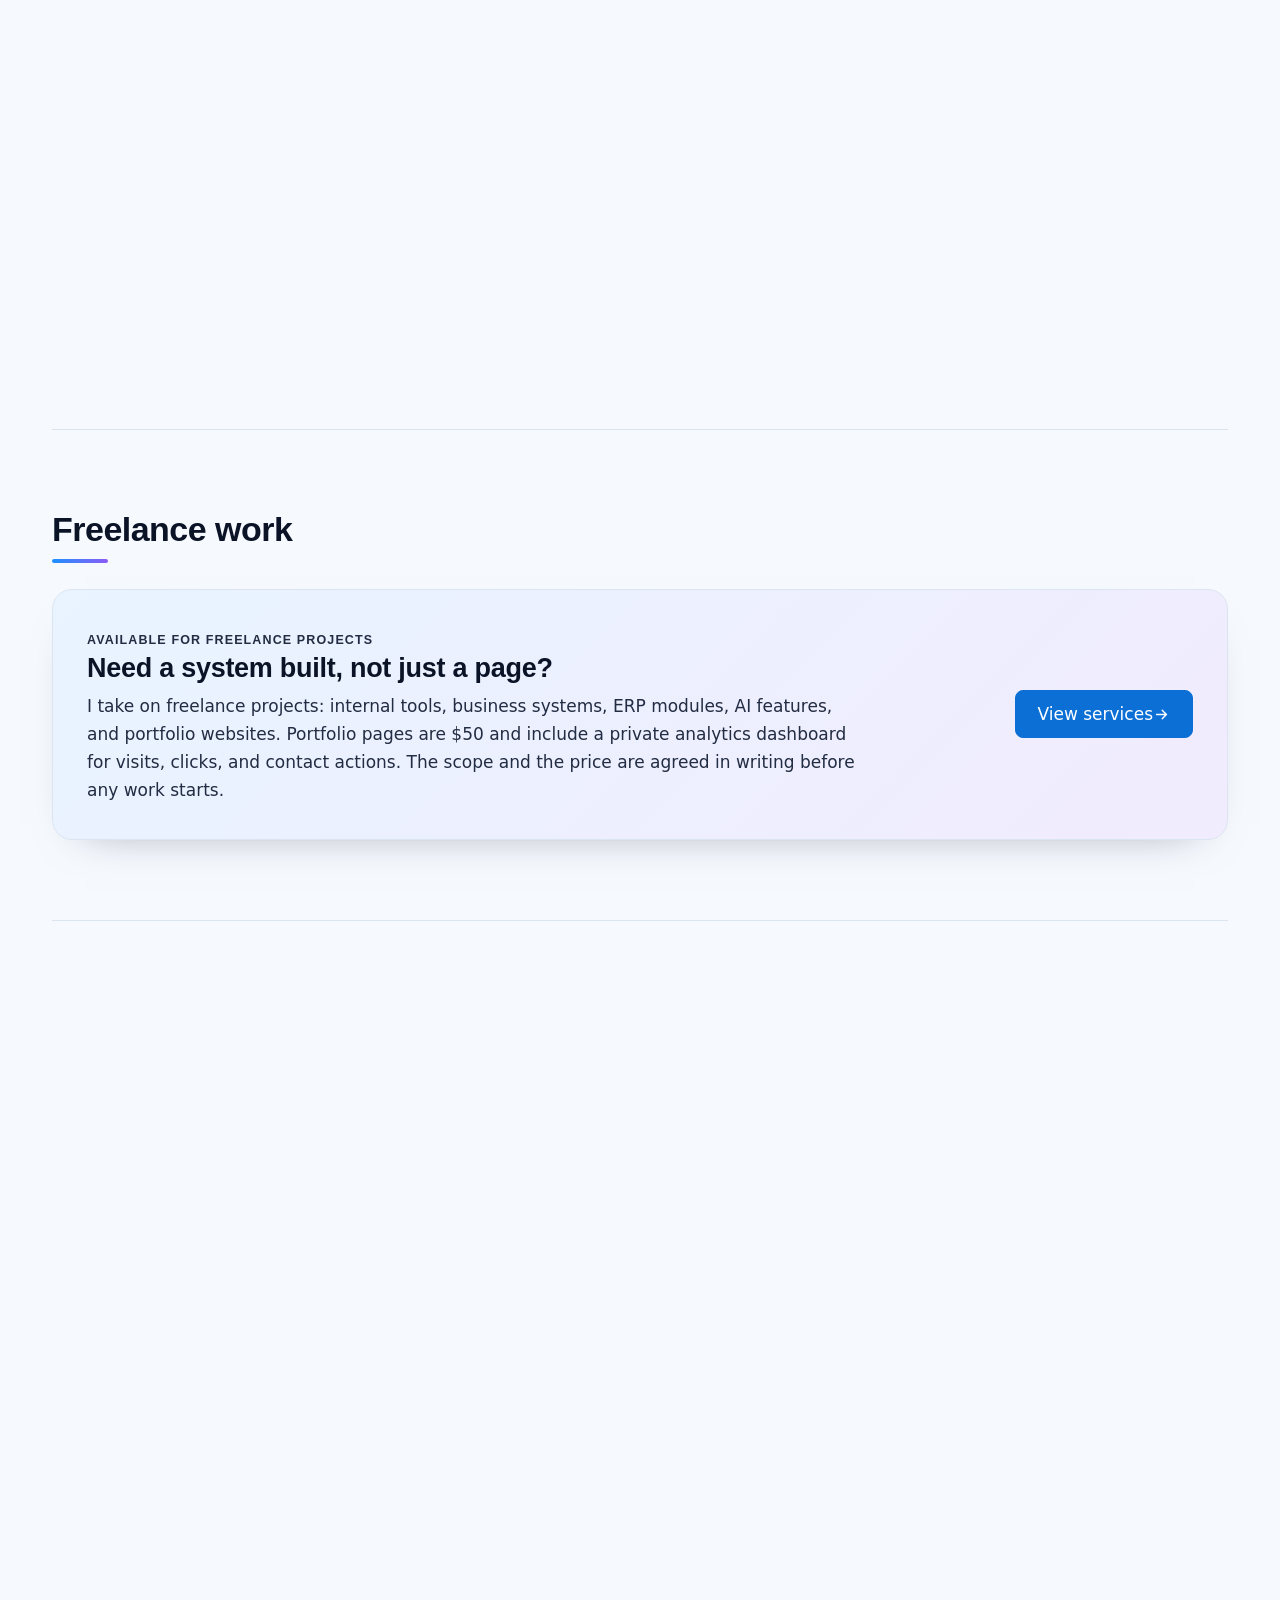
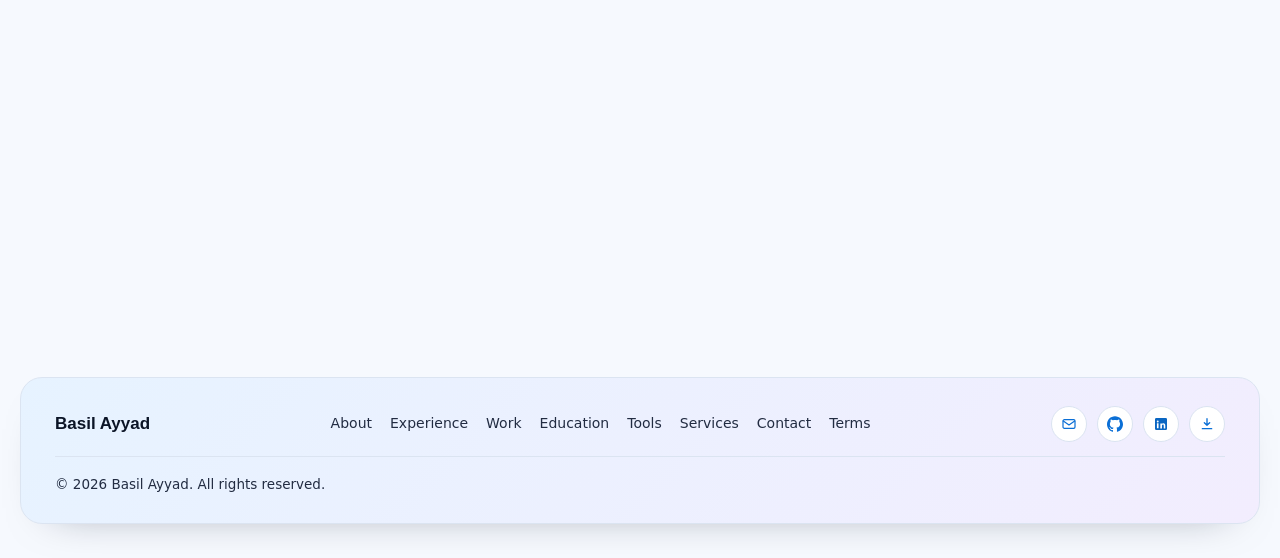
==== commit ee8d5271: "Add OneDev tile to PolarisX" ====
--- a/index.html
+++ b/index.html
@@ -39,7 +39,7 @@
 </head>
 <body>
 <script>document.documentElement.classList.add('js');try{var t=localStorage.getItem('theme');document.documentElement.setAttribute('data-theme',t==='dark'?'dark':'light')}catch(e){document.documentElement.setAttribute('data-theme','light')}</script>
-<svg width="0" height="0" style="position:absolute" aria-hidden="true"><symbol id="ic-go" viewBox="0 0 24 24"><path fill="#00ADD8" d="M1.811 10.231c-.047 0-.058-.023-.035-.059l.246-.315c.023-.035.081-.058.128-.058h4.172c.046 0 .058.035.035.07l-.199.303c-.023.036-.082.07-.117.07zM.047 11.306c-.047 0-.059-.023-.035-.058l.245-.316c.023-.035.082-.058.129-.058h5.328c.047 0 .07.035.058.07l-.093.28c-.012.047-.058.07-.105.07zm2.828 1.075c-.047 0-.059-.035-.035-.07l.163-.292c.023-.035.07-.07.117-.07h2.337c.047 0 .07.035.07.082l-.023.28c0 .047-.047.082-.082.082zm12.129-2.36c-.736.187-1.239.327-1.963.514-.176.046-.187.058-.34-.117-.174-.199-.303-.327-.548-.444-.737-.362-1.45-.257-2.115.175-.795.514-1.204 1.274-1.192 2.22.011.935.654 1.706 1.577 1.835.795.105 1.46-.175 1.987-.77.105-.13.198-.27.315-.434H10.47c-.245 0-.304-.152-.222-.35.152-.362.432-.97.596-1.274a.315.315 0 01.292-.187h4.253c-.023.316-.023.631-.07.947a4.983 4.983 0 01-.958 2.29c-.841 1.11-1.94 1.8-3.33 1.986-1.145.152-2.209-.07-3.143-.77-.865-.655-1.356-1.52-1.484-2.595-.152-1.274.222-2.419.993-3.424.83-1.086 1.928-1.776 3.272-2.02 1.098-.2 2.15-.07 3.096.571.62.41 1.063.97 1.356 1.648.07.105.023.164-.117.2m3.868 6.461c-1.064-.024-2.034-.328-2.852-1.029a3.665 3.665 0 01-1.262-2.255c-.21-1.32.152-2.489.947-3.529.853-1.122 1.881-1.706 3.272-1.95 1.192-.21 2.314-.095 3.33.595.923.63 1.496 1.484 1.648 2.605.198 1.578-.257 2.863-1.344 3.962-.771.783-1.718 1.273-2.805 1.495-.315.06-.63.07-.934.106zm2.78-4.72c-.011-.153-.011-.27-.034-.387-.21-1.157-1.274-1.81-2.384-1.554-1.087.245-1.788.935-2.045 2.033-.21.912.234 1.835 1.075 2.21.643.28 1.285.244 1.905-.07.923-.48 1.425-1.228 1.484-2.233z"/></symbol><symbol id="ic-github" viewBox="0 0 24 24"><path fill="#181717" d="M12 .297c-6.63 0-12 5.373-12 12 0 5.303 3.438 9.8 8.205 11.385.6.113.82-.258.82-.577 0-.285-.01-1.04-.015-2.04-3.338.724-4.042-1.61-4.042-1.61C4.422 18.07 3.633 17.7 3.633 17.7c-1.087-.744.084-.729.084-.729 1.205.084 1.838 1.236 1.838 1.236 1.07 1.835 2.809 1.305 3.495.998.108-.776.417-1.305.76-1.605-2.665-.3-5.466-1.332-5.466-5.93 0-1.31.465-2.38 1.235-3.22-.135-.303-.54-1.523.105-3.176 0 0 1.005-.322 3.3 1.23.96-.267 1.98-.399 3-.405 1.02.006 2.04.138 3 .405 2.28-1.552 3.285-1.23 3.285-1.23.645 1.653.24 2.873.12 3.176.765.84 1.23 1.91 1.23 3.22 0 4.61-2.805 5.625-5.475 5.92.42.36.81 1.096.81 2.22 0 1.606-.015 2.896-.015 3.286 0 .315.21.69.825.57C20.565 22.092 24 17.592 24 12.297c0-6.627-5.373-12-12-12"/></symbol><symbol id="ic-render" viewBox="0 0 24 24"><path fill="#46E3B7" d="M18.263.007c-3.121-.147-5.744 2.109-6.192 5.082-.018.138-.045.272-.067.405-.696 3.703-3.936 6.507-7.827 6.507-1.388 0-2.691-.356-3.825-.979a.2024.2024 0 0 0-.302.178V24H12v-8.999c0-1.656 1.338-3 2.987-3h2.988c3.382 0 6.103-2.817 5.97-6.244-.12-3.084-2.61-5.603-5.682-5.75"/></symbol><symbol id="ic-netlify" viewBox="0 0 24 24"><path fill="#00C7B7" d="M6.49 19.04h-.23L5.13 17.9v-.23l1.73-1.71h1.2l.15.15v1.2L6.5 19.04ZM5.13 6.31V6.1l1.13-1.13h.23L8.2 6.68v1.2l-.15.15h-1.2L5.13 6.31Zm9.96 9.09h-1.65l-.14-.13v-3.83c0-.68-.27-1.2-1.1-1.23-.42 0-.9 0-1.43.02l-.07.08v4.96l-.14.14H8.9l-.13-.14V8.73l.13-.14h3.7a2.6 2.6 0 0 1 2.61 2.6v4.08l-.13.14Zm-8.37-2.44H.14L0 12.82v-1.64l.14-.14h6.58l.14.14v1.64l-.14.14Zm17.14 0h-6.58l-.14-.14v-1.64l.14-.14h6.58l.14.14v1.64l-.14.14ZM11.05 6.55V1.64l.14-.14h1.65l.14.14v4.9l-.14.14h-1.65l-.14-.13Zm0 15.81v-4.9l.14-.14h1.65l.14.13v4.91l-.14.14h-1.65l-.14-.14Z"/></symbol><symbol id="ic-wireshark" viewBox="0 0 24 24"><path fill="#1679A7" d="m2.95 0c-1.62 0-2.95 1.32-2.95 2.95v18.1c0 1.63 1.32 2.95 2.95 2.95h18.1c1.62 0 2.95-1.32 2.95-2.95v-18.1c-.00024-1.63-1.32-2.95-2.95-2.95zm0 1.09h18.1c1.04 0 1.85.818 1.85 1.86v14h-5.27c-.335-.796-2.57-6.47.283-10.9a.516.517 0 0 0-.443-.794c-5.24.0827-8.2 3.19-9.74 6.21-1.35 2.64-1.63 4.91-1.69 5.53h-4.95v-14c0-1.04.817-1.86 1.85-1.86zm13.6 5.24c-2.62 5.24.248 11.4.248 11.4a.516.517 0 0 0 .469.301h5.62v3.05c0 1.04-.817 1.86-1.85 1.86h-18.1c-1.04 0-1.85-.818-1.85-1.86v-3.05h5.39a.516.517 0 0 0 .514-.477s.226-2.8 1.66-5.62c1.34-2.62 3.67-5.17 7.91-5.57z"/></symbol><symbol id="ic-scapy" viewBox="0 0 24 24" fill="none" stroke="#2f6fed" stroke-width="1.8" stroke-linecap="round" stroke-linejoin="round"><path d="M12 3l8 4.5v9L12 21l-8-4.5v-9z"/><path d="M4 7.5l8 4.5 8-4.5M12 12v9"/></symbol><symbol id="ic-dicom" viewBox="0 0 24 24" fill="none" stroke="#0f9d8a" stroke-width="1.8" stroke-linecap="round" stroke-linejoin="round"><circle cx="12" cy="12" r="8.5"/><circle cx="12" cy="12" r="4"/><path d="M12 3.5v4M12 16.5v4M3.5 12h4M16.5 12h4"/></symbol><symbol id="ic-graph" viewBox="0 0 24 24" fill="none" stroke="#7c3aed" stroke-width="1.8" stroke-linecap="round" stroke-linejoin="round"><circle cx="6" cy="6" r="2.4"/><circle cx="18" cy="8" r="2.4"/><circle cx="9" cy="18" r="2.4"/><path d="M8.2 7l7.5.8M7 8.2l1.4 7.5M16.6 10l-5.6 6.5"/></symbol><symbol id="ic-ai" viewBox="0 0 24 24" fill="none" stroke="#7c3aed" stroke-width="1.8" stroke-linecap="round" stroke-linejoin="round"><path d="M12 3l1.8 5.2L19 10l-5.2 1.8L12 17l-1.8-5.2L5 10l5.2-1.8z"/><path d="M19 16l.7 1.8L21.5 18.5l-1.8.7L19 21l-.7-1.8-1.8-.7 1.8-.7z"/></symbol><symbol id="ic-erp" viewBox="0 0 24 24" fill="none" stroke="#e08a1e" stroke-width="1.8" stroke-linecap="round" stroke-linejoin="round"><rect x="3.5" y="3.5" width="7.5" height="7.5" rx="1.5"/><rect x="13" y="3.5" width="7.5" height="7.5" rx="1.5"/><rect x="3.5" y="13" width="7.5" height="7.5" rx="1.5"/><rect x="13" y="13" width="7.5" height="7.5" rx="1.5"/></symbol><symbol id="ic-shield" viewBox="0 0 24 24" fill="none" stroke="#2f6fed" stroke-width="1.8" stroke-linecap="round" stroke-linejoin="round"><path d="M12 3l7.5 3v5.5c0 4.6-3.1 8-7.5 9.5-4.4-1.5-7.5-4.9-7.5-9.5V6z"/><path d="M8.8 12.2l2.2 2.2 4.2-4.4"/></symbol><symbol id="ic-build" viewBox="0 0 24 24" fill="none" stroke="#0b6fd6" stroke-width="1.8" stroke-linecap="round" stroke-linejoin="round"><circle cx="12" cy="12" r="3.2"/><path d="M12 3v3M12 18v3M3 12h3M18 12h3M5.6 5.6l2.1 2.1M16.3 16.3l2.1 2.1M18.4 5.6l-2.1 2.1M7.7 16.3l-2.1 2.1"/></symbol><symbol id="ic-scan" viewBox="0 0 24 24" fill="none" stroke="#0f9d8a" stroke-width="1.8" stroke-linecap="round" stroke-linejoin="round"><path d="M4 8V5.5A1.5 1.5 0 015.5 4H8M16 4h2.5A1.5 1.5 0 0120 5.5V8M20 16v2.5a1.5 1.5 0 01-1.5 1.5H16M8 20H5.5A1.5 1.5 0 014 18.5V16"/><path d="M12 8v8M8 12h8"/></symbol><symbol id="ic-cpp" viewBox="0 0 24 24"><path fill="#00599C" d="M22.394 6c-.167-.29-.398-.543-.652-.69L12.926.22c-.509-.294-1.34-.294-1.848 0L2.26 5.31c-.508.293-.923 1.013-.923 1.6v10.18c0 .294.104.62.271.91.167.29.398.543.652.69l8.816 5.09c.508.293 1.34.293 1.848 0l8.816-5.09c.254-.147.485-.4.652-.69.167-.29.27-.616.27-.91V6.91c.003-.294-.1-.62-.268-.91zM12 19.11c-3.92 0-7.109-3.19-7.109-7.11 0-3.92 3.19-7.11 7.11-7.11a7.133 7.133 0 016.156 3.553l-3.076 1.78a3.567 3.567 0 00-3.08-1.78A3.56 3.56 0 008.444 12 3.56 3.56 0 0012 15.555a3.57 3.57 0 003.08-1.778l3.078 1.78A7.135 7.135 0 0112 19.11zm7.11-6.715h-.79v.79h-.79v-.79h-.79v-.79h.79v-.79h.79v.79h.79zm2.962 0h-.79v.79h-.79v-.79h-.79v-.79h.79v-.79h.79v.79h.79z"/></symbol><symbol id="ic-dart" viewBox="0 0 24 24"><path fill="#0175C2" d="M4.105 4.105S9.158 1.58 11.684.316a3.079 3.079 0 0 1 1.481-.315c.766.047 1.677.788 1.677.788L24 9.948v9.789h-4.263V24H9.789l-9-9C.303 14.5 0 13.795 0 13.105c0-.319.18-.818.316-1.105l3.789-7.895zm.679.679v11.787c.002.543.021 1.024.498 1.508L10.204 23h8.533v-4.263L4.784 4.784zm12.055-.678c-.899-.896-1.809-1.78-2.74-2.643-.302-.267-.567-.468-1.07-.462-.37.014-.87.195-.87.195L6.341 4.105l10.498.001z"/></symbol><symbol id="ic-electron" viewBox="0 0 24 24"><path fill="#47848F" d="M12.0111 0c-.85 0-1.5392.6891-1.5392 1.5392 0 .8501.6891 1.5393 1.5392 1.5393.595 0 1.11-.338 1.3662-.832 2.2208 1.2675 3.847 5.4728 3.847 10.3623 0 2.0715-.2891 4.056-.825 5.7685a.3215.3215 0 0 0 .2107.403.322.322 0 0 0 .4033-.2111c.5558-1.7763.8542-3.8251.8542-5.9604 0-5.1927-1.7717-9.686-4.3206-11.0027.001-.0223.0035-.0443.0035-.0669 0-.85-.6891-1.5392-1.5393-1.5392zm0 .6432a.896.896 0 1 1 0 1.792.896.896 0 1 1 0-1.792zm-5.486 4.3052c-2.067.0074-3.6473.6646-4.3885 1.9485-.7375 1.2774-.5267 2.971.5113 4.7813a.3217.3217 0 0 0 .558-.32C2.271 9.7274 2.089 8.266 2.6938 7.2185c.821-1.422 3.033-1.9552 5.9321-1.4271a.3216.3216 0 0 0 .1153-.6329c-.784-.1428-1.5271-.2125-2.216-.21zm11.0522.0176a.3216.3216 0 0 0-.0084.6432c1.8337.0239 3.1556.5956 3.7502 1.6256.8192 1.419.1798 3.5947-1.7182 5.837a.322.322 0 0 0 .0377.4535.3215.3215 0 0 0 .4532-.0377c2.0535-2.426 2.7708-4.8661 1.7845-6.5744-.7257-1.257-2.26-1.9207-4.299-1.9472zm-2.6984.2924a.3225.3225 0 0 0-.0647.0072c-1.8568.3979-3.8333 1.1755-5.7314 2.2714-4.5699 2.6384-7.5924 6.4948-7.3601 9.3717-.4726.2628-.7928.7664-.7928 1.3455 0 .85.6892 1.5392 1.5393 1.5392.85 0 1.5392-.6891 1.5392-1.5392 0-.8501-.6891-1.5393-1.5392-1.5393-.038 0-.0754.003-.1128.0057-.1002-2.5597 2.7434-6.1412 7.048-8.6265 1.8413-1.063 3.7551-1.8163 5.5445-2.1997a.3217.3217 0 0 0-.07-.636zm-2.8787 6.2364a1.1192 1.1192 0 0 0-.2243.0255c-.6012.1301-.983.7225-.8533 1.3238.1302.6012.7226.9832 1.3238.8533.6012-.1302.9832-.7226.8533-1.3238-.1139-.526-.5816-.8844-1.0995-.8788zM4.532 13.341a.321.321 0 0 0-.2318.0835.3214.3214 0 0 0-.0214.4542c1.2682 1.3936 2.9157 2.701 4.7946 3.7857 4.4146 2.5489 9.1056 3.2849 11.5608 1.8392a1.53 1.53 0 0 0 .8966.2899c.8501 0 1.5392-.6891 1.5392-1.5392 0-.8501-.689-1.5393-1.5392-1.5393-.85 0-1.5392.6892-1.5392 1.5393 0 .276.0737.5344.201.7584-2.2448 1.214-6.631.5002-10.7976-1.9054-1.8228-1.0524-3.418-2.3181-4.6404-3.6614a.3206.3206 0 0 0-.2226-.1049zm-2.0628 4.0172a.896.896 0 1 1 0 1.792.896.896 0 1 1 0-1.792zm19.0616 0a.896.896 0 1 1 0 1.792.891.891 0 0 1-.5864-.2194c-.0025-.004-.0039-.0083-.0066-.0123a.3195.3195 0 0 0-.0957-.0914.896.896 0 0 1 .6887-1.4689zm-14.0045 1.368a.3215.3215 0 0 0-.3207.4296C8.2793 22.154 10.036 24 12.0111 24c1.4406 0 2.7735-.9822 3.8128-2.711a.3215.3215 0 0 0-.11-.4413.3219.3219 0 0 0-.4415.11c-.934 1.5537-2.0812 2.399-3.2613 2.399-1.6407 0-3.2075-1.6465-4.2-4.4179a.3216.3216 0 0 0-.2848-.2126z"/></symbol><symbol id="ic-fastapi" viewBox="0 0 24 24"><path fill="#009688" d="M12 .0387C5.3729.0384.0003 5.3931 0 11.9988c-.001 6.6066 5.372 11.9628 12 11.9625 6.628.0003 12.001-5.3559 12-11.9625-.0003-6.6057-5.3729-11.9604-12-11.96m-.829 5.4153h7.55l-7.5805 5.3284h5.1828L5.279 18.5436q2.9466-6.5444 5.892-13.0896"/></symbol><symbol id="ic-flutter" viewBox="0 0 24 24"><path fill="#02569B" d="M14.314 0L2.3 12 6 15.7 21.684.013h-7.357zm.014 11.072L7.857 17.53l6.47 6.47H21.7l-6.46-6.468 6.46-6.46h-7.37z"/></symbol><symbol id="ic-gemini" viewBox="0 0 24 24"><path fill="#8E75B2" d="M11.04 19.32Q12 21.51 12 24q0-2.49.93-4.68.96-2.19 2.58-3.81t3.81-2.55Q21.51 12 24 12q-2.49 0-4.68-.93a12.3 12.3 0 0 1-3.81-2.58 12.3 12.3 0 0 1-2.58-3.81Q12 2.49 12 0q0 2.49-.96 4.68-.93 2.19-2.55 3.81a12.3 12.3 0 0 1-3.81 2.58Q2.49 12 0 12q2.49 0 4.68.96 2.19.93 3.81 2.55t2.55 3.81"/></symbol><symbol id="ic-git" viewBox="0 0 24 24"><path fill="#F03C2E" d="M13.09 23.549a1.54 1.54 0 0 1-2.18 0L.451 13.089a1.54 1.54 0 0 1 0-2.179l7.191-7.19 2.733 2.733a1.85 1.85 0 0 0 .964 2.326v6.66a1.849 1.849 0 1 0 1.54 0V8.957l2.508 2.508a1.85 1.85 0 1 0 1.09-1.09l-2.634-2.634a1.85 1.85 0 0 0-2.378-2.377L8.73 2.63 10.91.451a1.54 1.54 0 0 1 2.179 0l10.459 10.46a1.54 1.54 0 0 1 0 2.179z"/></symbol><symbol id="ic-js" viewBox="0 0 24 24"><path fill="#F7DF1E" d="M0 0h24v24H0V0zm22.034 18.276c-.175-1.095-.888-2.015-3.003-2.873-.736-.345-1.554-.585-1.797-1.14-.091-.33-.105-.51-.046-.705.15-.646.915-.84 1.515-.66.39.12.75.42.976.9 1.034-.676 1.034-.676 1.755-1.125-.27-.42-.404-.601-.586-.78-.63-.705-1.469-1.065-2.834-1.034l-.705.089c-.676.165-1.32.525-1.71 1.005-1.14 1.291-.811 3.541.569 4.471 1.365 1.02 3.361 1.244 3.616 2.205.24 1.17-.87 1.545-1.966 1.41-.811-.18-1.26-.586-1.755-1.336l-1.83 1.051c.21.48.45.689.81 1.109 1.74 1.756 6.09 1.666 6.871-1.004.029-.09.24-.705.074-1.65l.046.067zm-8.983-7.245h-2.248c0 1.938-.009 3.864-.009 5.805 0 1.232.063 2.363-.138 2.711-.33.689-1.18.601-1.566.48-.396-.196-.597-.466-.83-.855-.063-.105-.11-.196-.127-.196l-1.825 1.125c.305.63.75 1.172 1.324 1.517.855.51 2.004.675 3.207.405.783-.226 1.458-.691 1.811-1.411.51-.93.402-2.07.397-3.346.012-2.054 0-4.109 0-6.179l.004-.056z"/></symbol><symbol id="ic-mysql" viewBox="0 0 24 24"><path fill="#4479A1" d="M16.405 5.501c-.115 0-.193.014-.274.033v.013h.014c.054.104.146.18.214.273.054.107.1.214.154.32l.014-.015c.094-.066.14-.172.14-.333-.04-.047-.046-.094-.08-.14-.04-.067-.126-.1-.18-.153zM5.77 18.695h-.927a50.854 50.854 0 00-.27-4.41h-.008l-1.41 4.41H2.45l-1.4-4.41h-.01a72.892 72.892 0 00-.195 4.41H0c.055-1.966.192-3.81.41-5.53h1.15l1.335 4.064h.008l1.347-4.064h1.095c.242 2.015.384 3.86.428 5.53zm4.017-4.08c-.378 2.045-.876 3.533-1.492 4.46-.482.716-1.01 1.073-1.583 1.073-.153 0-.34-.046-.566-.138v-.494c.11.017.24.026.386.026.268 0 .483-.075.647-.222.197-.18.295-.382.295-.605 0-.155-.077-.47-.23-.944L6.23 14.615h.91l.727 2.36c.164.536.233.91.205 1.123.4-1.064.678-2.227.835-3.483zm12.325 4.08h-2.63v-5.53h.885v4.85h1.745zm-3.32.135l-1.016-.5c.09-.076.177-.158.255-.25.433-.506.648-1.258.648-2.253 0-1.83-.718-2.746-2.155-2.746-.704 0-1.254.232-1.65.697-.43.508-.646 1.256-.646 2.245 0 .972.19 1.686.574 2.14.35.41.877.615 1.583.615.264 0 .506-.033.725-.098l1.325.772.36-.622zM15.5 17.588c-.225-.36-.337-.94-.337-1.736 0-1.393.424-2.09 1.27-2.09.443 0 .77.167.977.5.224.362.336.936.336 1.723 0 1.404-.424 2.108-1.27 2.108-.445 0-.77-.167-.978-.5zm-1.658-.425c0 .47-.172.856-.516 1.156-.344.3-.803.45-1.384.45-.543 0-1.064-.172-1.573-.515l.237-.476c.438.22.833.328 1.19.328.332 0 .593-.073.783-.22a.754.754 0 00.3-.615c0-.33-.23-.61-.648-.845-.388-.213-1.163-.657-1.163-.657-.422-.307-.632-.636-.632-1.177 0-.45.157-.81.47-1.085.315-.278.72-.415 1.22-.415.512 0 .98.136 1.4.41l-.213.476a2.726 2.726 0 00-1.064-.23c-.283 0-.502.068-.654.206a.685.685 0 00-.248.524c0 .328.234.61.666.85.393.215 1.187.67 1.187.67.433.305.648.63.648 1.168zm9.382-5.852c-.535-.014-.95.04-1.297.188-.1.04-.26.04-.274.167.055.053.063.14.11.214.08.134.218.313.346.407.14.11.28.216.427.31.26.16.555.255.81.416.145.094.293.213.44.313.073.05.12.14.214.172v-.02c-.046-.06-.06-.147-.105-.214-.067-.067-.134-.127-.2-.193a3.223 3.223 0 00-.695-.675c-.214-.146-.682-.35-.77-.595l-.013-.014c.146-.013.32-.066.46-.106.227-.06.435-.047.67-.106.106-.027.213-.06.32-.094v-.06c-.12-.12-.21-.283-.334-.395a8.867 8.867 0 00-1.104-.823c-.21-.134-.476-.22-.697-.334-.08-.04-.214-.06-.26-.127-.12-.146-.19-.34-.275-.514a17.69 17.69 0 01-.547-1.163c-.12-.262-.193-.523-.34-.763-.69-1.137-1.437-1.826-2.586-2.5-.247-.14-.543-.2-.856-.274-.167-.008-.334-.02-.5-.027-.11-.047-.216-.174-.31-.235-.38-.24-1.364-.76-1.644-.072-.18.434.267.862.422 1.082.115.153.26.328.34.5.047.116.06.235.107.356.106.294.207.622.347.897.073.14.153.287.247.413.054.073.146.107.167.227-.094.136-.1.334-.154.5-.24.757-.146 1.693.194 2.25.107.166.362.534.703.393.3-.12.234-.5.32-.835.02-.08.007-.133.048-.187v.015c.094.188.188.367.274.555.206.328.566.668.867.895.16.12.287.328.487.402v-.02h-.015c-.043-.058-.1-.086-.154-.133a3.445 3.445 0 01-.35-.4 8.76 8.76 0 01-.747-1.218c-.11-.21-.202-.436-.29-.643-.04-.08-.04-.2-.107-.24-.1.146-.247.273-.32.453-.127.288-.14.642-.188 1.01-.027.007-.014 0-.027.014-.214-.052-.287-.274-.367-.46-.2-.475-.233-1.238-.06-1.785.047-.14.247-.582.167-.716-.042-.127-.174-.2-.247-.303a2.478 2.478 0 01-.24-.427c-.16-.374-.24-.788-.414-1.162-.08-.173-.22-.354-.334-.513-.127-.18-.267-.307-.368-.52-.033-.073-.08-.194-.027-.274.014-.054.042-.075.094-.09.088-.072.335.022.422.062.247.1.455.194.662.334.094.066.195.193.315.226h.14c.214.047.455.014.655.073.355.114.675.28.962.46a5.953 5.953 0 012.085 2.286c.08.154.115.295.188.455.14.33.313.663.455.982.14.315.275.636.476.897.1.14.502.213.682.286.133.06.34.115.46.188.23.14.454.3.67.454.11.076.443.243.463.378z"/></symbol><symbol id="ic-postgres" viewBox="0 0 24 24"><path fill="#4169E1" d="M23.5594 14.7228a.5269.5269 0 0 0-.0563-.1191c-.139-.2632-.4768-.3418-1.0074-.2321-1.6533.3411-2.2935.1312-2.5256-.0191 1.342-2.0482 2.445-4.522 3.0411-6.8297.2714-1.0507.7982-3.5237.1222-4.7316a1.5641 1.5641 0 0 0-.1509-.235C21.6931.9086 19.8007.0248 17.5099.0005c-1.4947-.0158-2.7705.3461-3.1161.4794a9.449 9.449 0 0 0-.5159-.0816 8.044 8.044 0 0 0-1.3114-.1278c-1.1822-.0184-2.2038.2642-3.0498.8406-.8573-.3211-4.7888-1.645-7.2219.0788C.9359 2.1526.3086 3.8733.4302 6.3043c.0409.818.5069 3.334 1.2423 5.7436.4598 1.5065.9387 2.7019 1.4334 3.582.553.9942 1.1259 1.5933 1.7143 1.7895.4474.1491 1.1327.1441 1.8581-.7279.8012-.9635 1.5903-1.8258 1.9446-2.2069.4351.2355.9064.3625 1.39.3772a.0569.0569 0 0 0 .0004.0041 11.0312 11.0312 0 0 0-.2472.3054c-.3389.4302-.4094.5197-1.5002.7443-.3102.064-1.1344.2339-1.1464.8115-.0025.1224.0329.2309.0919.3268.2269.4231.9216.6097 1.015.6331 1.3345.3335 2.5044.092 3.3714-.6787-.017 2.231.0775 4.4174.3454 5.0874.2212.5529.7618 1.9045 2.4692 1.9043.2505 0 .5263-.0291.8296-.0941 1.7819-.3821 2.5557-1.1696 2.855-2.9059.1503-.8707.4016-2.8753.5388-4.1012.0169-.0703.0357-.1207.057-.1362.0007-.0005.0697-.0471.4272.0307a.3673.3673 0 0 0 .0443.0068l.2539.0223.0149.001c.8468.0384 1.9114-.1426 2.5312-.4308.6438-.2988 1.8057-1.0323 1.5951-1.6698zM2.371 11.8765c-.7435-2.4358-1.1779-4.8851-1.2123-5.5719-.1086-2.1714.4171-3.6829 1.5623-4.4927 1.8367-1.2986 4.8398-.5408 6.108-.13-.0032.0032-.0066.0061-.0098.0094-2.0238 2.044-1.9758 5.536-1.9708 5.7495-.0002.0823.0066.1989.0162.3593.0348.5873.0996 1.6804-.0735 2.9184-.1609 1.1504.1937 2.2764.9728 3.0892.0806.0841.1648.1631.2518.2374-.3468.3714-1.1004 1.1926-1.9025 2.1576-.5677.6825-.9597.5517-1.0886.5087-.3919-.1307-.813-.5871-1.2381-1.3223-.4796-.839-.9635-2.0317-1.4155-3.5126zm6.0072 5.0871c-.1711-.0428-.3271-.1132-.4322-.1772.0889-.0394.2374-.0902.4833-.1409 1.2833-.2641 1.4815-.4506 1.9143-1.0002.0992-.126.2116-.2687.3673-.4426a.3549.3549 0 0 0 .0737-.1298c.1708-.1513.2724-.1099.4369-.0417.156.0646.3078.26.3695.4752.0291.1016.0619.2945-.0452.4444-.9043 1.2658-2.2216 1.2494-3.1676 1.0128zm2.094-3.988-.0525.141c-.133.3566-.2567.6881-.3334 1.003-.6674-.0021-1.3168-.2872-1.8105-.8024-.6279-.6551-.9131-1.5664-.7825-2.5004.1828-1.3079.1153-2.4468.079-3.0586-.005-.0857-.0095-.1607-.0122-.2199.2957-.2621 1.6659-.9962 2.6429-.7724.4459.1022.7176.4057.8305.928.5846 2.7038.0774 3.8307-.3302 4.7363-.084.1866-.1633.3629-.2311.5454zm7.3637 4.5725c-.0169.1768-.0358.376-.0618.5959l-.146.4383a.3547.3547 0 0 0-.0182.1077c-.0059.4747-.054.6489-.115.8693-.0634.2292-.1353.4891-.1794 1.0575-.11 1.4143-.8782 2.2267-2.4172 2.5565-1.5155.3251-1.7843-.4968-2.0212-1.2217a6.5824 6.5824 0 0 0-.0769-.2266c-.2154-.5858-.1911-1.4119-.1574-2.5551.0165-.5612-.0249-1.9013-.3302-2.6462.0044-.2932.0106-.5909.019-.8918a.3529.3529 0 0 0-.0153-.1126 1.4927 1.4927 0 0 0-.0439-.208c-.1226-.4283-.4213-.7866-.7797-.9351-.1424-.059-.4038-.1672-.7178-.0869.067-.276.1831-.5875.309-.9249l.0529-.142c.0595-.16.134-.3257.213-.5012.4265-.9476 1.0106-2.2453.3766-5.1772-.2374-1.0981-1.0304-1.6343-2.2324-1.5098-.7207.0746-1.3799.3654-1.7088.5321a5.6716 5.6716 0 0 0-.1958.1041c.0918-1.1064.4386-3.1741 1.7357-4.4823a4.0306 4.0306 0 0 1 .3033-.276.3532.3532 0 0 0 .1447-.0644c.7524-.5706 1.6945-.8506 2.802-.8325.4091.0067.8017.0339 1.1742.081 1.939.3544 3.2439 1.4468 4.0359 2.3827.8143.9623 1.2552 1.9315 1.4312 2.4543-1.3232-.1346-2.2234.1268-2.6797.779-.9926 1.4189.543 4.1729 1.2811 5.4964.1353.2426.2522.4522.2889.5413.2403.5825.5515.9713.7787 1.2552.0696.087.1372.1714.1885.245-.4008.1155-1.1208.3825-1.0552 1.717-.0123.1563-.0423.4469-.0834.8148-.0461.2077-.0702.4603-.0994.7662zm.8905-1.6211c-.0405-.8316.2691-.9185.5967-1.0105a2.8566 2.8566 0 0 0 .135-.0406 1.202 1.202 0 0 0 .1342.103c.5703.3765 1.5823.4213 3.0068.1344-.2016.1769-.5189.3994-.9533.6011-.4098.1903-1.0957.333-1.7473.3636-.7197.0336-1.0859-.0807-1.1721-.151zm.5695-9.2712c-.0059.3508-.0542.6692-.1054 1.0017-.055.3576-.112.7274-.1264 1.1762-.0142.4368.0404.8909.0932 1.3301.1066.887.216 1.8003-.2075 2.7014a3.5272 3.5272 0 0 1-.1876-.3856c-.0527-.1276-.1669-.3326-.3251-.6162-.6156-1.1041-2.0574-3.6896-1.3193-4.7446.3795-.5427 1.3408-.5661 2.1781-.463zm.2284 7.0137a12.3762 12.3762 0 0 0-.0853-.1074l-.0355-.0444c.7262-1.1995.5842-2.3862.4578-3.4385-.0519-.4318-.1009-.8396-.0885-1.2226.0129-.4061.0666-.7543.1185-1.0911.0639-.415.1288-.8443.1109-1.3505.0134-.0531.0188-.1158.0118-.1902-.0457-.4855-.5999-1.938-1.7294-3.253-.6076-.7073-1.4896-1.4972-2.6889-2.0395.5251-.1066 1.2328-.2035 2.0244-.1859 2.0515.0456 3.6746.8135 4.8242 2.2824a.908.908 0 0 1 .0667.1002c.7231 1.3556-.2762 6.2751-2.9867 10.5405zm-8.8166-6.1162c-.025.1794-.3089.4225-.6211.4225a.5821.5821 0 0 1-.0809-.0056c-.1873-.026-.3765-.144-.5059-.3156-.0458-.0605-.1203-.178-.1055-.2844.0055-.0401.0261-.0985.0925-.1488.1182-.0894.3518-.1226.6096-.0867.3163.0441.6426.1938.6113.4186zm7.9305-.4114c.0111.0792-.049.201-.1531.3102-.0683.0717-.212.1961-.4079.2232a.5456.5456 0 0 1-.075.0052c-.2935 0-.5414-.2344-.5607-.3717-.024-.1765.2641-.3106.5611-.352.297-.0414.6111.0088.6356.1851z"/></symbol><symbol id="ic-postman" viewBox="0 0 24 24"><path fill="#FF6C37" d="M13.527.099C6.955-.744.942 3.9.099 10.473c-.843 6.572 3.8 12.584 10.373 13.428 6.573.843 12.587-3.801 13.428-10.374C24.744 6.955 20.101.943 13.527.099zm2.471 7.485a.855.855 0 0 0-.593.25l-4.453 4.453-.307-.307-.643-.643c4.389-4.376 5.18-4.418 5.996-3.753zm-4.863 4.861l4.44-4.44a.62.62 0 1 1 .847.903l-4.699 4.125-.588-.588zm.33.694l-1.1.238a.06.06 0 0 1-.067-.032.06.06 0 0 1 .01-.073l.645-.645.512.512zm-2.803-.459l1.172-1.172.879.878-1.979.426a.074.074 0 0 1-.085-.039.072.072 0 0 1 .013-.093zm-3.646 6.058a.076.076 0 0 1-.069-.083.077.077 0 0 1 .022-.046h.002l.946-.946 1.222 1.222-2.123-.147zm2.425-1.256a.228.228 0 0 0-.117.256l.203.865a.125.125 0 0 1-.211.117h-.003l-.934-.934-.294-.295 3.762-3.758 1.82-.393.874.874c-1.255 1.102-2.971 2.201-5.1 3.268zm5.279-3.428h-.002l-.839-.839 4.699-4.125a.952.952 0 0 0 .119-.127c-.148 1.345-2.029 3.245-3.977 5.091zm3.657-6.46l-.003-.002a1.822 1.822 0 0 1 2.459-2.684l-1.61 1.613a.119.119 0 0 0 0 .169l1.247 1.247a1.817 1.817 0 0 1-2.093-.343zm2.578 0a1.714 1.714 0 0 1-.271.218h-.001l-1.207-1.207 1.533-1.533c.661.72.637 1.832-.054 2.522zM18.855 6.05a.143.143 0 0 0-.053.157.416.416 0 0 1-.053.45.14.14 0 0 0 .023.197.141.141 0 0 0 .084.03.14.14 0 0 0 .106-.05.691.691 0 0 0 .087-.751.138.138 0 0 0-.194-.033z"/></symbol><symbol id="ic-pytest" viewBox="0 0 24 24"><path fill="#0A9EDC" d="M2.6152 0v.8867h3.8399V0zm5.0215 0v.8867h3.8418V0zm4.957 0v.8867h3.8418V0zm4.9356 0v.8867h3.8418V0zM2.4473 1.8945a.935.935 0 0 0-.9356.9356c0 .517.4185.9375.9356.9375h19.1054c.5171 0 .9356-.4204.9356-.9375a.935.935 0 0 0-.9356-.9356zm.168 2.8477V24H6.455V4.7422zm5.0214 0V20.543h3.8418V4.7422zm4.957 0V15.291h3.8497V4.7422zm4.9356 0v6.4941h3.8418V4.7422z"/></symbol><symbol id="ic-python" viewBox="0 0 24 24"><path fill="#3776AB" d="M14.25.18l.9.2.73.26.59.3.45.32.34.34.25.34.16.33.1.3.04.26.02.2-.01.13V8.5l-.05.63-.13.55-.21.46-.26.38-.3.31-.33.25-.35.19-.35.14-.33.1-.3.07-.26.04-.21.02H8.77l-.69.05-.59.14-.5.22-.41.27-.33.32-.27.35-.2.36-.15.37-.1.35-.07.32-.04.27-.02.21v3.06H3.17l-.21-.03-.28-.07-.32-.12-.35-.18-.36-.26-.36-.36-.35-.46-.32-.59-.28-.73-.21-.88-.14-1.05-.05-1.23.06-1.22.16-1.04.24-.87.32-.71.36-.57.4-.44.42-.33.42-.24.4-.16.36-.1.32-.05.24-.01h.16l.06.01h8.16v-.83H6.18l-.01-2.75-.02-.37.05-.34.11-.31.17-.28.25-.26.31-.23.38-.2.44-.18.51-.15.58-.12.64-.1.71-.06.77-.04.84-.02 1.27.05zm-6.3 1.98l-.23.33-.08.41.08.41.23.34.33.22.41.09.41-.09.33-.22.23-.34.08-.41-.08-.41-.23-.33-.33-.22-.41-.09-.41.09zm13.09 3.95l.28.06.32.12.35.18.36.27.36.35.35.47.32.59.28.73.21.88.14 1.04.05 1.23-.06 1.23-.16 1.04-.24.86-.32.71-.36.57-.4.45-.42.33-.42.24-.4.16-.36.09-.32.05-.24.02-.16-.01h-8.22v.82h5.84l.01 2.76.02.36-.05.34-.11.31-.17.29-.25.25-.31.24-.38.2-.44.17-.51.15-.58.13-.64.09-.71.07-.77.04-.84.01-1.27-.04-1.07-.14-.9-.2-.73-.25-.59-.3-.45-.33-.34-.34-.25-.34-.16-.33-.1-.3-.04-.25-.02-.2.01-.13v-5.34l.05-.64.13-.54.21-.46.26-.38.3-.32.33-.24.35-.2.35-.14.33-.1.3-.06.26-.04.21-.02.13-.01h5.84l.69-.05.59-.14.5-.21.41-.28.33-.32.27-.35.2-.36.15-.36.1-.35.07-.32.04-.28.02-.21V6.07h2.09l.14.01zm-6.47 14.25l-.23.33-.08.41.08.41.23.33.33.23.41.08.41-.08.33-.23.23-.33.08-.41-.08-.41-.23-.33-.33-.23-.41-.08-.41.08z"/></symbol><symbol id="ic-react" viewBox="0 0 24 24"><path fill="#61DAFB" d="M14.23 12.004a2.236 2.236 0 0 1-2.235 2.236 2.236 2.236 0 0 1-2.236-2.236 2.236 2.236 0 0 1 2.235-2.236 2.236 2.236 0 0 1 2.236 2.236zm2.648-10.69c-1.346 0-3.107.96-4.888 2.622-1.78-1.653-3.542-2.602-4.887-2.602-.41 0-.783.093-1.106.278-1.375.793-1.683 3.264-.973 6.365C1.98 8.917 0 10.42 0 12.004c0 1.59 1.99 3.097 5.043 4.03-.704 3.113-.39 5.588.988 6.38.32.187.69.275 1.102.275 1.345 0 3.107-.96 4.888-2.624 1.78 1.654 3.542 2.603 4.887 2.603.41 0 .783-.09 1.106-.275 1.374-.792 1.683-3.263.973-6.365C22.02 15.096 24 13.59 24 12.004c0-1.59-1.99-3.097-5.043-4.032.704-3.11.39-5.587-.988-6.38-.318-.184-.688-.277-1.092-.278zm-.005 1.09v.006c.225 0 .406.044.558.127.666.382.955 1.835.73 3.704-.054.46-.142.945-.25 1.44-.96-.236-2.006-.417-3.107-.534-.66-.905-1.345-1.727-2.035-2.447 1.592-1.48 3.087-2.292 4.105-2.295zm-9.77.02c1.012 0 2.514.808 4.11 2.28-.686.72-1.37 1.537-2.02 2.442-1.107.117-2.154.298-3.113.538-.112-.49-.195-.964-.254-1.42-.23-1.868.054-3.32.714-3.707.19-.09.4-.127.563-.132zm4.882 3.05c.455.468.91.992 1.36 1.564-.44-.02-.89-.034-1.345-.034-.46 0-.915.01-1.36.034.44-.572.895-1.096 1.345-1.565zM12 8.1c.74 0 1.477.034 2.202.093.406.582.802 1.203 1.183 1.86.372.64.71 1.29 1.018 1.946-.308.655-.646 1.31-1.013 1.95-.38.66-.773 1.288-1.18 1.87-.728.063-1.466.098-2.21.098-.74 0-1.477-.035-2.202-.093-.406-.582-.802-1.204-1.183-1.86-.372-.64-.71-1.29-1.018-1.946.303-.657.646-1.313 1.013-1.954.38-.66.773-1.286 1.18-1.868.728-.064 1.466-.098 2.21-.098zm-3.635.254c-.24.377-.48.763-.704 1.16-.225.39-.435.782-.635 1.174-.265-.656-.49-1.31-.676-1.947.64-.15 1.315-.283 2.015-.386zm7.26 0c.695.103 1.365.23 2.006.387-.18.632-.405 1.282-.66 1.933-.2-.39-.41-.783-.64-1.174-.225-.392-.465-.774-.705-1.146zm3.063.675c.484.15.944.317 1.375.498 1.732.74 2.852 1.708 2.852 2.476-.005.768-1.125 1.74-2.857 2.475-.42.18-.88.342-1.355.493-.28-.958-.646-1.956-1.1-2.98.45-1.017.81-2.01 1.085-2.964zm-13.395.004c.278.96.645 1.957 1.1 2.98-.45 1.017-.812 2.01-1.086 2.964-.484-.15-.944-.318-1.37-.5-1.732-.737-2.852-1.706-2.852-2.474 0-.768 1.12-1.742 2.852-2.476.42-.18.88-.342 1.356-.494zm11.678 4.28c.265.657.49 1.312.676 1.948-.64.157-1.316.29-2.016.39.24-.375.48-.762.705-1.158.225-.39.435-.788.636-1.18zm-9.945.02c.2.392.41.783.64 1.175.23.39.465.772.705 1.143-.695-.102-1.365-.23-2.006-.386.18-.63.406-1.282.66-1.933zM17.92 16.32c.112.493.2.968.254 1.423.23 1.868-.054 3.32-.714 3.708-.147.09-.338.128-.563.128-1.012 0-2.514-.807-4.11-2.28.686-.72 1.37-1.536 2.02-2.44 1.107-.118 2.154-.3 3.113-.54zm-11.83.01c.96.234 2.006.415 3.107.532.66.905 1.345 1.727 2.035 2.446-1.595 1.483-3.092 2.295-4.11 2.295-.22-.005-.406-.05-.553-.132-.666-.38-.955-1.834-.73-3.703.054-.46.142-.944.25-1.438zm4.56.64c.44.02.89.034 1.345.034.46 0 .915-.01 1.36-.034-.44.572-.895 1.095-1.345 1.565-.455-.47-.91-.993-1.36-1.565z"/></symbol><symbol id="ic-sanic" viewBox="0 0 24 24"><path fill="#FF0D68" d="M12 0C5.37 0 0 5.37 0 12s5.37 12 12 12 12-5.37 12-12S18.63 0 12 0Zm-.703 6.676c.584-.01.694-.037 1.379-.037.758 0 .758.064 1.507.064.548 0 .767-.027 1.114-.036.064 0 .137 0 .219.018a.511.511 0 0 1 .237.11.84.84 0 0 1 .265.52c.01.11 0 .22-.027.329a.836.836 0 0 1-.365.493c-.037.018-.083.027-.12.037-.1.009-.255.018-.383.027-.246 0-.475-.01-.94-.01-.758 0-.758.056-1.507.056H11.15c-.183-.01-.274.009-.411-.046a.69.69 0 0 1-.22-.21.62.62 0 0 1-.1-.292c-.027-.676.119-1.014.877-1.023zM5.516 8.21c.256-.466.703-.776 1.169-1.032.447-.274.922-.466 1.48-.466.365 0 .447-.027.73-.036.256.018.301.018.438.128.146.146.265.32.302.538a.817.817 0 0 1-.183.63c-.356.311-.667.183-1.288.183-.42 0-.758.256-1.04.53-.275.283-.466.62-.466 1.041 0 .42.118.831.392 1.114.283.274.694.466 1.114.466.75 0 .75-.11 1.507-.11.75 0 .75-.018 1.498-.018.758 0 .758.137 1.507.137.246 0 .511-.1.721.082a.842.842 0 0 1 .302.54c.009.118 0 .227-.028.337-.146.447-.155.548-.995.557-.75 0-.75-.146-1.507-.146-.749 0-.749.119-1.498.119-.758 0-.758-.12-1.507-.12-.557 0-1.04-.109-1.497-.364-.466-.274-.895-.594-1.17-1.06-.255-.447-.337-.995-.337-1.534.009-.539.1-1.068.356-1.516zm3.251 8.557a.817.817 0 0 1-.155.292.703.703 0 0 1-.256.21c-.2.092-.575.055-.886.064-.73 0-.776-.036-1.516-.036a.778.778 0 0 1-.776-.786c.01-.41.393-.748.804-.748.721 0 .758-.037 1.48-.037.693.018.83-.027 1.04.146a.842.842 0 0 1 .302.539c.009.128-.01.247-.037.356zm9.516-.95c-.274.466-.648.804-1.114 1.078-.448.256-.94.41-1.48.41-.757 0-.757.065-1.506.065-.758 0-.758-.028-1.507-.028-.75 0-.75.037-1.507.037-.877-.027-1.507.137-1.598-.621a.746.746 0 0 1 .045-.347c.037-.11.1-.22.174-.31a.834.834 0 0 1 .274-.229c.347-.146.712-.091 1.114-.091.758 0 .758.064 1.507.064.758 0 .758.027 1.507.027.749 0 .749.037 1.507.037.42 0 .858-.192 1.123-.466.274-.283.365-.703.365-1.142 0-.42-.192-.748-.475-1.022-.274-.284-.593-.503-1.023-.503-.547.019-.913.073-1.114-.2a.62.62 0 0 1-.1-.293.746.746 0 0 1 .046-.347c.036-.11.1-.22.173-.31a.834.834 0 0 1 .274-.229c.183-.091.402-.055.73-.055.54 0 1.097.019 1.553.274.466.256.749.758 1.005 1.224.255.439.557.923.557 1.47-.01.558-.265 1.06-.53 1.507zm-.164-7.643c-.484 0-.393.009-.557.009-.32.009-.594.009-.758-.265a.695.695 0 0 1-.092-.274c-.009-.11 0-.229.037-.338.036-.11.073-.21.137-.329.137-.219.256-.283.484-.32.137-.036.502-.045.767-.027.438 0 .721.42.703.859a.698.698 0 0 1-.721.684z"/></symbol><symbol id="ic-sqlalchemy" viewBox="0 0 24 24"><path fill="#D71F00" d="M11.8 15.955a44.068 44.068 0 0 1-1.673-.691c-1.736-.757-1.981-.772-2.499-.143-.119.146-.25.236-.287.2-.111-.111.219-.644.617-.993.325-.285.433-.325.791-.285.228.025.985.29 1.682.586 1.573.669 2.034.811 2.635.811.731 0 1.106-.512.876-1.192-.057-.171-.04-.228.074-.228.213 0 .322.797.168 1.255a1.617 1.617 0 0 1-.424.614c-.251.211-.41.257-.879.254a3.853 3.853 0 0 1-1.082-.188h.001Zm.301-2.225c0-.048.179-.134.401-.188l.401-.099.086-1.446c.094-1.599.025-3.172-.148-3.383-.063-.074-.253-.165-.427-.205-.705-.156-.236-.264 1.133-.264 1.368 0 1.803.099 1.152.264-.561.14-.564.148-.564 2.43 0 1.266.046 2.22.111 2.342.092.171.228.207.752.207 1.081 0 1.453-.255 1.747-1.203.088-.284.315-.233.236.054-.037.134-.097.54-.134.91l-.068.669H14.44c-1.286 0-2.339-.04-2.339-.088Zm5.312-.068c0-.086.083-.171.219-.236.183-.086.302-.265.734-1.11.686-1.337 1.767-3.634 1.87-3.978.079-.262.097-.276.392-.31.171-.02.313-.031.316-.025l.527 1.152c.284.628.856 1.824 1.271 2.654.695 1.397.772 1.523 1.005 1.636.142.069.253.174.253.237 0 .099-.122.111-1.175.111-1.056 0-1.175-.012-1.175-.114 0-.068.091-.142.236-.191.134-.043.236-.122.236-.182 0-.057-.139-.432-.31-.834l-.31-.731h-2.35l-.225.495c-.421.928-.43 1.147-.037 1.252.196.054.25.097.227.185-.025.103-.127.117-.867.117-.794.006-.837 0-.837-.128Zm-15.652.025a10.933 10.933 0 0 1-.808-.196l-.549-.154.282-.518.281-.518-.227-.281c-.322-.399-.737-1.272-.74-1.554-.003-.657.851-1.61 1.898-2.122.72-.353 1.291-.362 2.009-.026l.54.253.157-.224c.085-.123.156-.285.156-.356 0-.071.071-.134.157-.134.085 0 .156.023.156.048 0 .063-.629 1.651-.669 1.691-.017.016-.187-.063-.381-.177-.546-.321-1.232-.535-1.764-.549-1.238-.031-1.667 1.178-.794 2.236l.308.373.839-.68c.942-.76 1.05-.777 1.784-.27.825.569.839 1.434.042 2.339-.705.805-1.431 1.027-2.677.819Zm5.984-.165c-.646-.301-1.229-.876-1.565-1.547-.538-1.076-.373-1.765.646-2.695.856-.782 1.556-1.087 2.498-1.087.68 0 .825.037 1.266.307 1.044.646 1.303 1.878.675 3.221-.737 1.577-2.294 2.37-3.52 1.801Zm-3.872-.702c.409-.322.381-.917-.063-1.389-.558-.592-.731-.566-1.713.253-.976.814-.982.783.185 1.155.771.251 1.255.242 1.591-.019Zm6.034-.046c.484-.239.817-1.343.68-2.259-.17-1.13-1.698-1.901-2.819-1.423-1.153.493-1.17 1.804-.037 2.985.791.828 1.471 1.044 2.176.697Zm11.359-1.414c.04-.071-.845-2.003-.928-2.023-.06-.017-.976 1.872-.976 2.014 0 .072 1.861.08 1.904.009Z"/></symbol><symbol id="ic-ts" viewBox="0 0 24 24"><path fill="#3178C6" d="M1.125 0C.502 0 0 .502 0 1.125v21.75C0 23.498.502 24 1.125 24h21.75c.623 0 1.125-.502 1.125-1.125V1.125C24 .502 23.498 0 22.875 0zm17.363 9.75c.612 0 1.154.037 1.627.111a6.38 6.38 0 0 1 1.306.34v2.458a3.95 3.95 0 0 0-.643-.361 5.093 5.093 0 0 0-.717-.26 5.453 5.453 0 0 0-1.426-.2c-.3 0-.573.028-.819.086a2.1 2.1 0 0 0-.623.242c-.17.104-.3.229-.393.374a.888.888 0 0 0-.14.49c0 .196.053.373.156.529.104.156.252.304.443.444s.423.276.696.41c.273.135.582.274.926.416.47.197.892.407 1.266.628.374.222.695.473.963.753.268.279.472.598.614.957.142.359.214.776.214 1.253 0 .657-.125 1.21-.373 1.656a3.033 3.033 0 0 1-1.012 1.085 4.38 4.38 0 0 1-1.487.596c-.566.12-1.163.18-1.79.18a9.916 9.916 0 0 1-1.84-.164 5.544 5.544 0 0 1-1.512-.493v-2.63a5.033 5.033 0 0 0 3.237 1.2c.333 0 .624-.03.872-.09.249-.06.456-.144.623-.25.166-.108.29-.234.373-.38a1.023 1.023 0 0 0-.074-1.089 2.12 2.12 0 0 0-.537-.5 5.597 5.597 0 0 0-.807-.444 27.72 27.72 0 0 0-1.007-.436c-.918-.383-1.602-.852-2.053-1.405-.45-.553-.676-1.222-.676-2.005 0-.614.123-1.141.369-1.582.246-.441.58-.804 1.004-1.089a4.494 4.494 0 0 1 1.47-.629 7.536 7.536 0 0 1 1.77-.201zm-15.113.188h9.563v2.166H9.506v9.646H6.789v-9.646H3.375z"/></symbol><symbol id="ic-docker" viewBox="0 0 24 24"><path fill="#2496ED" d="M13.983 11.078h2.119a.186.186 0 00.186-.185V9.006a.186.186 0 00-.186-.186h-2.119a.185.185 0 00-.185.185v1.888c0 .102.083.185.185.185m-2.954-5.43h2.118a.186.186 0 00.186-.186V3.574a.186.186 0 00-.186-.185h-2.118a.185.185 0 00-.185.185v1.888c0 .102.082.185.185.185m0 2.716h2.118a.187.187 0 00.186-.186V6.29a.186.186 0 00-.186-.185h-2.118a.185.185 0 00-.185.185v1.887c0 .102.082.185.185.186m-2.93 0h2.12a.186.186 0 00.184-.186V6.29a.185.185 0 00-.185-.185H8.1a.185.185 0 00-.185.185v1.887c0 .102.083.185.185.186m-2.964 0h2.119a.186.186 0 00.185-.186V6.29a.185.185 0 00-.185-.185H5.136a.186.186 0 00-.186.185v1.887c0 .102.084.185.186.186m5.893 2.715h2.118a.186.186 0 00.186-.185V9.006a.186.186 0 00-.186-.186h-2.118a.185.185 0 00-.185.185v1.888c0 .102.082.185.185.185m-2.93 0h2.12a.185.185 0 00.184-.185V9.006a.185.185 0 00-.184-.186h-2.12a.185.185 0 00-.184.185v1.888c0 .102.083.185.185.185m-2.964 0h2.119a.185.185 0 00.185-.185V9.006a.185.185 0 00-.184-.186h-2.12a.186.186 0 00-.186.186v1.887c0 .102.084.185.186.185m-2.92 0h2.12a.185.185 0 00.184-.185V9.006a.185.185 0 00-.184-.186h-2.12a.185.185 0 00-.184.185v1.888c0 .102.082.185.185.185M23.763 9.89c-.065-.051-.672-.51-1.954-.51-.338.001-.676.03-1.01.087-.248-1.7-1.653-2.53-1.716-2.566l-.344-.199-.226.327c-.284.438-.49.922-.612 1.43-.23.97-.09 1.882.403 2.661-.595.332-1.55.413-1.744.42H.751a.751.751 0 00-.75.748 11.376 11.376 0 00.692 4.062c.545 1.428 1.355 2.48 2.41 3.124 1.18.723 3.1 1.137 5.275 1.137.983.003 1.963-.086 2.93-.266a12.248 12.248 0 003.823-1.389c.98-.567 1.86-1.288 2.61-2.136 1.252-1.418 1.998-2.997 2.553-4.4h.221c1.372 0 2.215-.549 2.68-1.009.309-.293.55-.65.707-1.046l.098-.288Z"/></symbol><symbol id="ic-arch" viewBox="0 0 24 24"><path fill="#1793D1" d="M11.39.605C10.376 3.092 9.764 4.72 8.635 7.132c.693.734 1.543 1.589 2.923 2.554-1.484-.61-2.496-1.224-3.252-1.86C6.86 10.842 4.596 15.138 0 23.395c3.612-2.085 6.412-3.37 9.021-3.862a6.61 6.61 0 01-.171-1.547l.003-.115c.058-2.315 1.261-4.095 2.687-3.973 1.426.12 2.534 2.096 2.478 4.409a6.52 6.52 0 01-.146 1.243c2.58.505 5.352 1.787 8.914 3.844-.702-1.293-1.33-2.459-1.929-3.57-.943-.73-1.926-1.682-3.933-2.713 1.38.359 2.367.772 3.137 1.234-6.09-11.334-6.582-12.84-8.67-17.74z"/></symbol><symbol id="ic-actions" viewBox="0 0 24 24"><path fill="#2088FF" d="M10.984 13.836a.5.5 0 0 1-.353-.146l-.745-.743a.5.5 0 1 1 .706-.708l.392.391 1.181-1.18a.5.5 0 0 1 .708.707l-1.535 1.533a.504.504 0 0 1-.354.146zm9.353-.147l1.534-1.532a.5.5 0 0 0-.707-.707l-1.181 1.18-.392-.391a.5.5 0 1 0-.706.708l.746.743a.497.497 0 0 0 .706-.001zM4.527 7.452l2.557-1.585A1 1 0 0 0 7.09 4.17L4.533 2.56A1 1 0 0 0 3 3.406v3.196a1.001 1.001 0 0 0 1.527.85zm2.03-2.436L4 6.602V3.406l2.557 1.61zM24 12.5c0 1.93-1.57 3.5-3.5 3.5a3.503 3.503 0 0 1-3.46-3h-2.08a3.503 3.503 0 0 1-3.46 3 3.502 3.502 0 0 1-3.46-3h-.558c-.972 0-1.85-.399-2.482-1.042V17c0 1.654 1.346 3 3 3h.04c.244-1.693 1.7-3 3.46-3 1.93 0 3.5 1.57 3.5 3.5S13.43 24 11.5 24a3.502 3.502 0 0 1-3.46-3H8c-2.206 0-4-1.794-4-4V9.899A5.008 5.008 0 0 1 0 5c0-2.757 2.243-5 5-5s5 2.243 5 5a5.005 5.005 0 0 1-4.952 4.998A2.482 2.482 0 0 0 7.482 12h.558c.244-1.693 1.7-3 3.46-3a3.502 3.502 0 0 1 3.46 3h2.08a3.503 3.503 0 0 1 3.46-3c1.93 0 3.5 1.57 3.5 3.5zm-15 8c0 1.378 1.122 2.5 2.5 2.5s2.5-1.122 2.5-2.5-1.122-2.5-2.5-2.5S9 19.122 9 20.5zM5 9c2.206 0 4-1.794 4-4S7.206 1 5 1 1 2.794 1 5s1.794 4 4 4zm9 3.5c0-1.378-1.122-2.5-2.5-2.5S9 11.122 9 12.5s1.122 2.5 2.5 2.5 2.5-1.122 2.5-2.5zm9 0c0-1.378-1.122-2.5-2.5-2.5S18 11.122 18 12.5s1.122 2.5 2.5 2.5 2.5-1.122 2.5-2.5zm-13 8a.5.5 0 1 0 1 0 .5.5 0 0 0-1 0zm2 0a.5.5 0 1 0 1 0 .5.5 0 0 0-1 0zm12 0c0 1.93-1.57 3.5-3.5 3.5a3.503 3.503 0 0 1-3.46-3.002c-.007.001-.013.005-.021.005l-.506.017h-.017a.5.5 0 0 1-.016-.999l.506-.017c.018-.002.035.006.052.007A3.503 3.503 0 0 1 20.5 17c1.93 0 3.5 1.57 3.5 3.5zm-1 0c0-1.378-1.122-2.5-2.5-2.5S18 19.122 18 20.5s1.122 2.5 2.5 2.5 2.5-1.122 2.5-2.5z"/></symbol><symbol id="ic-bash" viewBox="0 0 24 24"><path fill="#4EAA25" d="M21.038 4.9l-7.577-4.498C13.009.134 12.505 0 12 0c-.505 0-1.009.134-1.462.403L2.961 4.9C2.057 5.437 1.5 6.429 1.5 7.503v8.995c0 1.073.557 2.066 1.462 2.603l7.577 4.497c.452.268.956.402 1.461.402.505 0 1.009-.134 1.461-.402l7.577-4.497c.904-.537 1.462-1.529 1.462-2.603V7.503C22.5 6.429 21.943 5.437 21.038 4.9zM15.17 18.946l.013.646c.001.078-.05.167-.111.198l-.383.22c-.061.031-.111-.007-.112-.085l-.007-.609c-.328.136-.66.169-.872.084a.088.088 0 01-.041-.142l.139-.584a.117.117 0 01.069-.121c.022-.011.043-.014.062-.006.229.077.521.041.802-.101.357-.181.596-.545.592-.907-.003-.328-.181-.465-.613-.468-.55.001-1.064-.107-1.072-.917-.007-.667.34-1.361.889-1.8l-.007-.652a.147.147 0 01.111-.2l.37-.236c.061-.031.111.007.112.087l.006.653c.273-.109.511-.138.726-.088.047.012.067.076.048.151l-.144.578c-.011.044-.036.088-.065.116-.012.012-.025.021-.038.028-.019.01-.038.013-.057.009-.098-.022-.332-.073-.699.113-.385.195-.52.53-.517.778.003.297.155.387.681.396.7.012 1.003.318 1.01 1.023.008.907-.361 1.651-.927 2.096zM19.143 17.859c0 .06-.008.116-.058.145l-1.916 1.164c-.05.029-.09.004-.09-.056v-.494c0-.06.037-.093.087-.122l1.887-1.129c.05-.029.09-.004.09.056v.436zM20.459 6.797l-7.168 4.427c-.894.523-1.553 1.109-1.553 2.187v8.833c0 .645.26 1.063.66 1.184a3.25 3.25 0 01-.398.039c-.42 0-.833-.114-1.197-.33L3.226 18.64c-.741-.44-1.201-1.261-1.201-2.142V7.503c0-.881.46-1.702 1.201-2.142l7.577-4.498a3.25 3.25 0 011.197-.33c.419 0 .833.114 1.197.33l7.577 4.498c.624.371 1.046 1.013 1.164 1.732-.66-.864-1.226-1.01-1.479-.296z"/></symbol><symbol id="ic-cicd" viewBox="0 0 24 24" fill="none" stroke="#e0559d" stroke-width="1.8" stroke-linecap="round" stroke-linejoin="round"><path d="M6.5 6h11a4 4 0 0 1 0 8H8"/><path d="M9.5 3.2 6.5 6l3 2.8"/><path d="M17.5 18h-11a4 4 0 0 1 0-8H16"/><path d="M14.5 20.8l3-2.8-3-2.8"/></symbol></svg>
+<svg width="0" height="0" style="position:absolute" aria-hidden="true"><symbol id="ic-go" viewBox="0 0 24 24"><path fill="#00ADD8" d="M1.811 10.231c-.047 0-.058-.023-.035-.059l.246-.315c.023-.035.081-.058.128-.058h4.172c.046 0 .058.035.035.07l-.199.303c-.023.036-.082.07-.117.07zM.047 11.306c-.047 0-.059-.023-.035-.058l.245-.316c.023-.035.082-.058.129-.058h5.328c.047 0 .07.035.058.07l-.093.28c-.012.047-.058.07-.105.07zm2.828 1.075c-.047 0-.059-.035-.035-.07l.163-.292c.023-.035.07-.07.117-.07h2.337c.047 0 .07.035.07.082l-.023.28c0 .047-.047.082-.082.082zm12.129-2.36c-.736.187-1.239.327-1.963.514-.176.046-.187.058-.34-.117-.174-.199-.303-.327-.548-.444-.737-.362-1.45-.257-2.115.175-.795.514-1.204 1.274-1.192 2.22.011.935.654 1.706 1.577 1.835.795.105 1.46-.175 1.987-.77.105-.13.198-.27.315-.434H10.47c-.245 0-.304-.152-.222-.35.152-.362.432-.97.596-1.274a.315.315 0 01.292-.187h4.253c-.023.316-.023.631-.07.947a4.983 4.983 0 01-.958 2.29c-.841 1.11-1.94 1.8-3.33 1.986-1.145.152-2.209-.07-3.143-.77-.865-.655-1.356-1.52-1.484-2.595-.152-1.274.222-2.419.993-3.424.83-1.086 1.928-1.776 3.272-2.02 1.098-.2 2.15-.07 3.096.571.62.41 1.063.97 1.356 1.648.07.105.023.164-.117.2m3.868 6.461c-1.064-.024-2.034-.328-2.852-1.029a3.665 3.665 0 01-1.262-2.255c-.21-1.32.152-2.489.947-3.529.853-1.122 1.881-1.706 3.272-1.95 1.192-.21 2.314-.095 3.33.595.923.63 1.496 1.484 1.648 2.605.198 1.578-.257 2.863-1.344 3.962-.771.783-1.718 1.273-2.805 1.495-.315.06-.63.07-.934.106zm2.78-4.72c-.011-.153-.011-.27-.034-.387-.21-1.157-1.274-1.81-2.384-1.554-1.087.245-1.788.935-2.045 2.033-.21.912.234 1.835 1.075 2.21.643.28 1.285.244 1.905-.07.923-.48 1.425-1.228 1.484-2.233z"/></symbol><symbol id="ic-github" viewBox="0 0 24 24"><path fill="#181717" d="M12 .297c-6.63 0-12 5.373-12 12 0 5.303 3.438 9.8 8.205 11.385.6.113.82-.258.82-.577 0-.285-.01-1.04-.015-2.04-3.338.724-4.042-1.61-4.042-1.61C4.422 18.07 3.633 17.7 3.633 17.7c-1.087-.744.084-.729.084-.729 1.205.084 1.838 1.236 1.838 1.236 1.07 1.835 2.809 1.305 3.495.998.108-.776.417-1.305.76-1.605-2.665-.3-5.466-1.332-5.466-5.93 0-1.31.465-2.38 1.235-3.22-.135-.303-.54-1.523.105-3.176 0 0 1.005-.322 3.3 1.23.96-.267 1.98-.399 3-.405 1.02.006 2.04.138 3 .405 2.28-1.552 3.285-1.23 3.285-1.23.645 1.653.24 2.873.12 3.176.765.84 1.23 1.91 1.23 3.22 0 4.61-2.805 5.625-5.475 5.92.42.36.81 1.096.81 2.22 0 1.606-.015 2.896-.015 3.286 0 .315.21.69.825.57C20.565 22.092 24 17.592 24 12.297c0-6.627-5.373-12-12-12"/></symbol><symbol id="ic-render" viewBox="0 0 24 24"><path fill="#46E3B7" d="M18.263.007c-3.121-.147-5.744 2.109-6.192 5.082-.018.138-.045.272-.067.405-.696 3.703-3.936 6.507-7.827 6.507-1.388 0-2.691-.356-3.825-.979a.2024.2024 0 0 0-.302.178V24H12v-8.999c0-1.656 1.338-3 2.987-3h2.988c3.382 0 6.103-2.817 5.97-6.244-.12-3.084-2.61-5.603-5.682-5.75"/></symbol><symbol id="ic-netlify" viewBox="0 0 24 24"><path fill="#00C7B7" d="M6.49 19.04h-.23L5.13 17.9v-.23l1.73-1.71h1.2l.15.15v1.2L6.5 19.04ZM5.13 6.31V6.1l1.13-1.13h.23L8.2 6.68v1.2l-.15.15h-1.2L5.13 6.31Zm9.96 9.09h-1.65l-.14-.13v-3.83c0-.68-.27-1.2-1.1-1.23-.42 0-.9 0-1.43.02l-.07.08v4.96l-.14.14H8.9l-.13-.14V8.73l.13-.14h3.7a2.6 2.6 0 0 1 2.61 2.6v4.08l-.13.14Zm-8.37-2.44H.14L0 12.82v-1.64l.14-.14h6.58l.14.14v1.64l-.14.14Zm17.14 0h-6.58l-.14-.14v-1.64l.14-.14h6.58l.14.14v1.64l-.14.14ZM11.05 6.55V1.64l.14-.14h1.65l.14.14v4.9l-.14.14h-1.65l-.14-.13Zm0 15.81v-4.9l.14-.14h1.65l.14.13v4.91l-.14.14h-1.65l-.14-.14Z"/></symbol><symbol id="ic-wireshark" viewBox="0 0 24 24"><path fill="#1679A7" d="m2.95 0c-1.62 0-2.95 1.32-2.95 2.95v18.1c0 1.63 1.32 2.95 2.95 2.95h18.1c1.62 0 2.95-1.32 2.95-2.95v-18.1c-.00024-1.63-1.32-2.95-2.95-2.95zm0 1.09h18.1c1.04 0 1.85.818 1.85 1.86v14h-5.27c-.335-.796-2.57-6.47.283-10.9a.516.517 0 0 0-.443-.794c-5.24.0827-8.2 3.19-9.74 6.21-1.35 2.64-1.63 4.91-1.69 5.53h-4.95v-14c0-1.04.817-1.86 1.85-1.86zm13.6 5.24c-2.62 5.24.248 11.4.248 11.4a.516.517 0 0 0 .469.301h5.62v3.05c0 1.04-.817 1.86-1.85 1.86h-18.1c-1.04 0-1.85-.818-1.85-1.86v-3.05h5.39a.516.517 0 0 0 .514-.477s.226-2.8 1.66-5.62c1.34-2.62 3.67-5.17 7.91-5.57z"/></symbol><symbol id="ic-scapy" viewBox="0 0 24 24" fill="none" stroke="#2f6fed" stroke-width="1.8" stroke-linecap="round" stroke-linejoin="round"><path d="M12 3l8 4.5v9L12 21l-8-4.5v-9z"/><path d="M4 7.5l8 4.5 8-4.5M12 12v9"/></symbol><symbol id="ic-dicom" viewBox="0 0 24 24" fill="none" stroke="#0f9d8a" stroke-width="1.8" stroke-linecap="round" stroke-linejoin="round"><circle cx="12" cy="12" r="8.5"/><circle cx="12" cy="12" r="4"/><path d="M12 3.5v4M12 16.5v4M3.5 12h4M16.5 12h4"/></symbol><symbol id="ic-graph" viewBox="0 0 24 24" fill="none" stroke="#7c3aed" stroke-width="1.8" stroke-linecap="round" stroke-linejoin="round"><circle cx="6" cy="6" r="2.4"/><circle cx="18" cy="8" r="2.4"/><circle cx="9" cy="18" r="2.4"/><path d="M8.2 7l7.5.8M7 8.2l1.4 7.5M16.6 10l-5.6 6.5"/></symbol><symbol id="ic-ai" viewBox="0 0 24 24" fill="none" stroke="#7c3aed" stroke-width="1.8" stroke-linecap="round" stroke-linejoin="round"><path d="M12 3l1.8 5.2L19 10l-5.2 1.8L12 17l-1.8-5.2L5 10l5.2-1.8z"/><path d="M19 16l.7 1.8L21.5 18.5l-1.8.7L19 21l-.7-1.8-1.8-.7 1.8-.7z"/></symbol><symbol id="ic-erp" viewBox="0 0 24 24" fill="none" stroke="#e08a1e" stroke-width="1.8" stroke-linecap="round" stroke-linejoin="round"><rect x="3.5" y="3.5" width="7.5" height="7.5" rx="1.5"/><rect x="13" y="3.5" width="7.5" height="7.5" rx="1.5"/><rect x="3.5" y="13" width="7.5" height="7.5" rx="1.5"/><rect x="13" y="13" width="7.5" height="7.5" rx="1.5"/></symbol><symbol id="ic-shield" viewBox="0 0 24 24" fill="none" stroke="#2f6fed" stroke-width="1.8" stroke-linecap="round" stroke-linejoin="round"><path d="M12 3l7.5 3v5.5c0 4.6-3.1 8-7.5 9.5-4.4-1.5-7.5-4.9-7.5-9.5V6z"/><path d="M8.8 12.2l2.2 2.2 4.2-4.4"/></symbol><symbol id="ic-build" viewBox="0 0 24 24" fill="none" stroke="#0b6fd6" stroke-width="1.8" stroke-linecap="round" stroke-linejoin="round"><circle cx="12" cy="12" r="3.2"/><path d="M12 3v3M12 18v3M3 12h3M18 12h3M5.6 5.6l2.1 2.1M16.3 16.3l2.1 2.1M18.4 5.6l-2.1 2.1M7.7 16.3l-2.1 2.1"/></symbol><symbol id="ic-scan" viewBox="0 0 24 24" fill="none" stroke="#0f9d8a" stroke-width="1.8" stroke-linecap="round" stroke-linejoin="round"><path d="M4 8V5.5A1.5 1.5 0 015.5 4H8M16 4h2.5A1.5 1.5 0 0120 5.5V8M20 16v2.5a1.5 1.5 0 01-1.5 1.5H16M8 20H5.5A1.5 1.5 0 014 18.5V16"/><path d="M12 8v8M8 12h8"/></symbol><symbol id="ic-cpp" viewBox="0 0 24 24"><path fill="#00599C" d="M22.394 6c-.167-.29-.398-.543-.652-.69L12.926.22c-.509-.294-1.34-.294-1.848 0L2.26 5.31c-.508.293-.923 1.013-.923 1.6v10.18c0 .294.104.62.271.91.167.29.398.543.652.69l8.816 5.09c.508.293 1.34.293 1.848 0l8.816-5.09c.254-.147.485-.4.652-.69.167-.29.27-.616.27-.91V6.91c.003-.294-.1-.62-.268-.91zM12 19.11c-3.92 0-7.109-3.19-7.109-7.11 0-3.92 3.19-7.11 7.11-7.11a7.133 7.133 0 016.156 3.553l-3.076 1.78a3.567 3.567 0 00-3.08-1.78A3.56 3.56 0 008.444 12 3.56 3.56 0 0012 15.555a3.57 3.57 0 003.08-1.778l3.078 1.78A7.135 7.135 0 0112 19.11zm7.11-6.715h-.79v.79h-.79v-.79h-.79v-.79h.79v-.79h.79v.79h.79zm2.962 0h-.79v.79h-.79v-.79h-.79v-.79h.79v-.79h.79v.79h.79z"/></symbol><symbol id="ic-dart" viewBox="0 0 24 24"><path fill="#0175C2" d="M4.105 4.105S9.158 1.58 11.684.316a3.079 3.079 0 0 1 1.481-.315c.766.047 1.677.788 1.677.788L24 9.948v9.789h-4.263V24H9.789l-9-9C.303 14.5 0 13.795 0 13.105c0-.319.18-.818.316-1.105l3.789-7.895zm.679.679v11.787c.002.543.021 1.024.498 1.508L10.204 23h8.533v-4.263L4.784 4.784zm12.055-.678c-.899-.896-1.809-1.78-2.74-2.643-.302-.267-.567-.468-1.07-.462-.37.014-.87.195-.87.195L6.341 4.105l10.498.001z"/></symbol><symbol id="ic-electron" viewBox="0 0 24 24"><path fill="#47848F" d="M12.0111 0c-.85 0-1.5392.6891-1.5392 1.5392 0 .8501.6891 1.5393 1.5392 1.5393.595 0 1.11-.338 1.3662-.832 2.2208 1.2675 3.847 5.4728 3.847 10.3623 0 2.0715-.2891 4.056-.825 5.7685a.3215.3215 0 0 0 .2107.403.322.322 0 0 0 .4033-.2111c.5558-1.7763.8542-3.8251.8542-5.9604 0-5.1927-1.7717-9.686-4.3206-11.0027.001-.0223.0035-.0443.0035-.0669 0-.85-.6891-1.5392-1.5393-1.5392zm0 .6432a.896.896 0 1 1 0 1.792.896.896 0 1 1 0-1.792zm-5.486 4.3052c-2.067.0074-3.6473.6646-4.3885 1.9485-.7375 1.2774-.5267 2.971.5113 4.7813a.3217.3217 0 0 0 .558-.32C2.271 9.7274 2.089 8.266 2.6938 7.2185c.821-1.422 3.033-1.9552 5.9321-1.4271a.3216.3216 0 0 0 .1153-.6329c-.784-.1428-1.5271-.2125-2.216-.21zm11.0522.0176a.3216.3216 0 0 0-.0084.6432c1.8337.0239 3.1556.5956 3.7502 1.6256.8192 1.419.1798 3.5947-1.7182 5.837a.322.322 0 0 0 .0377.4535.3215.3215 0 0 0 .4532-.0377c2.0535-2.426 2.7708-4.8661 1.7845-6.5744-.7257-1.257-2.26-1.9207-4.299-1.9472zm-2.6984.2924a.3225.3225 0 0 0-.0647.0072c-1.8568.3979-3.8333 1.1755-5.7314 2.2714-4.5699 2.6384-7.5924 6.4948-7.3601 9.3717-.4726.2628-.7928.7664-.7928 1.3455 0 .85.6892 1.5392 1.5393 1.5392.85 0 1.5392-.6891 1.5392-1.5392 0-.8501-.6891-1.5393-1.5392-1.5393-.038 0-.0754.003-.1128.0057-.1002-2.5597 2.7434-6.1412 7.048-8.6265 1.8413-1.063 3.7551-1.8163 5.5445-2.1997a.3217.3217 0 0 0-.07-.636zm-2.8787 6.2364a1.1192 1.1192 0 0 0-.2243.0255c-.6012.1301-.983.7225-.8533 1.3238.1302.6012.7226.9832 1.3238.8533.6012-.1302.9832-.7226.8533-1.3238-.1139-.526-.5816-.8844-1.0995-.8788zM4.532 13.341a.321.321 0 0 0-.2318.0835.3214.3214 0 0 0-.0214.4542c1.2682 1.3936 2.9157 2.701 4.7946 3.7857 4.4146 2.5489 9.1056 3.2849 11.5608 1.8392a1.53 1.53 0 0 0 .8966.2899c.8501 0 1.5392-.6891 1.5392-1.5392 0-.8501-.689-1.5393-1.5392-1.5393-.85 0-1.5392.6892-1.5392 1.5393 0 .276.0737.5344.201.7584-2.2448 1.214-6.631.5002-10.7976-1.9054-1.8228-1.0524-3.418-2.3181-4.6404-3.6614a.3206.3206 0 0 0-.2226-.1049zm-2.0628 4.0172a.896.896 0 1 1 0 1.792.896.896 0 1 1 0-1.792zm19.0616 0a.896.896 0 1 1 0 1.792.891.891 0 0 1-.5864-.2194c-.0025-.004-.0039-.0083-.0066-.0123a.3195.3195 0 0 0-.0957-.0914.896.896 0 0 1 .6887-1.4689zm-14.0045 1.368a.3215.3215 0 0 0-.3207.4296C8.2793 22.154 10.036 24 12.0111 24c1.4406 0 2.7735-.9822 3.8128-2.711a.3215.3215 0 0 0-.11-.4413.3219.3219 0 0 0-.4415.11c-.934 1.5537-2.0812 2.399-3.2613 2.399-1.6407 0-3.2075-1.6465-4.2-4.4179a.3216.3216 0 0 0-.2848-.2126z"/></symbol><symbol id="ic-fastapi" viewBox="0 0 24 24"><path fill="#009688" d="M12 .0387C5.3729.0384.0003 5.3931 0 11.9988c-.001 6.6066 5.372 11.9628 12 11.9625 6.628.0003 12.001-5.3559 12-11.9625-.0003-6.6057-5.3729-11.9604-12-11.96m-.829 5.4153h7.55l-7.5805 5.3284h5.1828L5.279 18.5436q2.9466-6.5444 5.892-13.0896"/></symbol><symbol id="ic-flutter" viewBox="0 0 24 24"><path fill="#02569B" d="M14.314 0L2.3 12 6 15.7 21.684.013h-7.357zm.014 11.072L7.857 17.53l6.47 6.47H21.7l-6.46-6.468 6.46-6.46h-7.37z"/></symbol><symbol id="ic-gemini" viewBox="0 0 24 24"><path fill="#8E75B2" d="M11.04 19.32Q12 21.51 12 24q0-2.49.93-4.68.96-2.19 2.58-3.81t3.81-2.55Q21.51 12 24 12q-2.49 0-4.68-.93a12.3 12.3 0 0 1-3.81-2.58 12.3 12.3 0 0 1-2.58-3.81Q12 2.49 12 0q0 2.49-.96 4.68-.93 2.19-2.55 3.81a12.3 12.3 0 0 1-3.81 2.58Q2.49 12 0 12q2.49 0 4.68.96 2.19.93 3.81 2.55t2.55 3.81"/></symbol><symbol id="ic-git" viewBox="0 0 24 24"><path fill="#F03C2E" d="M13.09 23.549a1.54 1.54 0 0 1-2.18 0L.451 13.089a1.54 1.54 0 0 1 0-2.179l7.191-7.19 2.733 2.733a1.85 1.85 0 0 0 .964 2.326v6.66a1.849 1.849 0 1 0 1.54 0V8.957l2.508 2.508a1.85 1.85 0 1 0 1.09-1.09l-2.634-2.634a1.85 1.85 0 0 0-2.378-2.377L8.73 2.63 10.91.451a1.54 1.54 0 0 1 2.179 0l10.459 10.46a1.54 1.54 0 0 1 0 2.179z"/></symbol><symbol id="ic-js" viewBox="0 0 24 24"><path fill="#F7DF1E" d="M0 0h24v24H0V0zm22.034 18.276c-.175-1.095-.888-2.015-3.003-2.873-.736-.345-1.554-.585-1.797-1.14-.091-.33-.105-.51-.046-.705.15-.646.915-.84 1.515-.66.39.12.75.42.976.9 1.034-.676 1.034-.676 1.755-1.125-.27-.42-.404-.601-.586-.78-.63-.705-1.469-1.065-2.834-1.034l-.705.089c-.676.165-1.32.525-1.71 1.005-1.14 1.291-.811 3.541.569 4.471 1.365 1.02 3.361 1.244 3.616 2.205.24 1.17-.87 1.545-1.966 1.41-.811-.18-1.26-.586-1.755-1.336l-1.83 1.051c.21.48.45.689.81 1.109 1.74 1.756 6.09 1.666 6.871-1.004.029-.09.24-.705.074-1.65l.046.067zm-8.983-7.245h-2.248c0 1.938-.009 3.864-.009 5.805 0 1.232.063 2.363-.138 2.711-.33.689-1.18.601-1.566.48-.396-.196-.597-.466-.83-.855-.063-.105-.11-.196-.127-.196l-1.825 1.125c.305.63.75 1.172 1.324 1.517.855.51 2.004.675 3.207.405.783-.226 1.458-.691 1.811-1.411.51-.93.402-2.07.397-3.346.012-2.054 0-4.109 0-6.179l.004-.056z"/></symbol><symbol id="ic-mysql" viewBox="0 0 24 24"><path fill="#4479A1" d="M16.405 5.501c-.115 0-.193.014-.274.033v.013h.014c.054.104.146.18.214.273.054.107.1.214.154.32l.014-.015c.094-.066.14-.172.14-.333-.04-.047-.046-.094-.08-.14-.04-.067-.126-.1-.18-.153zM5.77 18.695h-.927a50.854 50.854 0 00-.27-4.41h-.008l-1.41 4.41H2.45l-1.4-4.41h-.01a72.892 72.892 0 00-.195 4.41H0c.055-1.966.192-3.81.41-5.53h1.15l1.335 4.064h.008l1.347-4.064h1.095c.242 2.015.384 3.86.428 5.53zm4.017-4.08c-.378 2.045-.876 3.533-1.492 4.46-.482.716-1.01 1.073-1.583 1.073-.153 0-.34-.046-.566-.138v-.494c.11.017.24.026.386.026.268 0 .483-.075.647-.222.197-.18.295-.382.295-.605 0-.155-.077-.47-.23-.944L6.23 14.615h.91l.727 2.36c.164.536.233.91.205 1.123.4-1.064.678-2.227.835-3.483zm12.325 4.08h-2.63v-5.53h.885v4.85h1.745zm-3.32.135l-1.016-.5c.09-.076.177-.158.255-.25.433-.506.648-1.258.648-2.253 0-1.83-.718-2.746-2.155-2.746-.704 0-1.254.232-1.65.697-.43.508-.646 1.256-.646 2.245 0 .972.19 1.686.574 2.14.35.41.877.615 1.583.615.264 0 .506-.033.725-.098l1.325.772.36-.622zM15.5 17.588c-.225-.36-.337-.94-.337-1.736 0-1.393.424-2.09 1.27-2.09.443 0 .77.167.977.5.224.362.336.936.336 1.723 0 1.404-.424 2.108-1.27 2.108-.445 0-.77-.167-.978-.5zm-1.658-.425c0 .47-.172.856-.516 1.156-.344.3-.803.45-1.384.45-.543 0-1.064-.172-1.573-.515l.237-.476c.438.22.833.328 1.19.328.332 0 .593-.073.783-.22a.754.754 0 00.3-.615c0-.33-.23-.61-.648-.845-.388-.213-1.163-.657-1.163-.657-.422-.307-.632-.636-.632-1.177 0-.45.157-.81.47-1.085.315-.278.72-.415 1.22-.415.512 0 .98.136 1.4.41l-.213.476a2.726 2.726 0 00-1.064-.23c-.283 0-.502.068-.654.206a.685.685 0 00-.248.524c0 .328.234.61.666.85.393.215 1.187.67 1.187.67.433.305.648.63.648 1.168zm9.382-5.852c-.535-.014-.95.04-1.297.188-.1.04-.26.04-.274.167.055.053.063.14.11.214.08.134.218.313.346.407.14.11.28.216.427.31.26.16.555.255.81.416.145.094.293.213.44.313.073.05.12.14.214.172v-.02c-.046-.06-.06-.147-.105-.214-.067-.067-.134-.127-.2-.193a3.223 3.223 0 00-.695-.675c-.214-.146-.682-.35-.77-.595l-.013-.014c.146-.013.32-.066.46-.106.227-.06.435-.047.67-.106.106-.027.213-.06.32-.094v-.06c-.12-.12-.21-.283-.334-.395a8.867 8.867 0 00-1.104-.823c-.21-.134-.476-.22-.697-.334-.08-.04-.214-.06-.26-.127-.12-.146-.19-.34-.275-.514a17.69 17.69 0 01-.547-1.163c-.12-.262-.193-.523-.34-.763-.69-1.137-1.437-1.826-2.586-2.5-.247-.14-.543-.2-.856-.274-.167-.008-.334-.02-.5-.027-.11-.047-.216-.174-.31-.235-.38-.24-1.364-.76-1.644-.072-.18.434.267.862.422 1.082.115.153.26.328.34.5.047.116.06.235.107.356.106.294.207.622.347.897.073.14.153.287.247.413.054.073.146.107.167.227-.094.136-.1.334-.154.5-.24.757-.146 1.693.194 2.25.107.166.362.534.703.393.3-.12.234-.5.32-.835.02-.08.007-.133.048-.187v.015c.094.188.188.367.274.555.206.328.566.668.867.895.16.12.287.328.487.402v-.02h-.015c-.043-.058-.1-.086-.154-.133a3.445 3.445 0 01-.35-.4 8.76 8.76 0 01-.747-1.218c-.11-.21-.202-.436-.29-.643-.04-.08-.04-.2-.107-.24-.1.146-.247.273-.32.453-.127.288-.14.642-.188 1.01-.027.007-.014 0-.027.014-.214-.052-.287-.274-.367-.46-.2-.475-.233-1.238-.06-1.785.047-.14.247-.582.167-.716-.042-.127-.174-.2-.247-.303a2.478 2.478 0 01-.24-.427c-.16-.374-.24-.788-.414-1.162-.08-.173-.22-.354-.334-.513-.127-.18-.267-.307-.368-.52-.033-.073-.08-.194-.027-.274.014-.054.042-.075.094-.09.088-.072.335.022.422.062.247.1.455.194.662.334.094.066.195.193.315.226h.14c.214.047.455.014.655.073.355.114.675.28.962.46a5.953 5.953 0 012.085 2.286c.08.154.115.295.188.455.14.33.313.663.455.982.14.315.275.636.476.897.1.14.502.213.682.286.133.06.34.115.46.188.23.14.454.3.67.454.11.076.443.243.463.378z"/></symbol><symbol id="ic-postgres" viewBox="0 0 24 24"><path fill="#4169E1" d="M23.5594 14.7228a.5269.5269 0 0 0-.0563-.1191c-.139-.2632-.4768-.3418-1.0074-.2321-1.6533.3411-2.2935.1312-2.5256-.0191 1.342-2.0482 2.445-4.522 3.0411-6.8297.2714-1.0507.7982-3.5237.1222-4.7316a1.5641 1.5641 0 0 0-.1509-.235C21.6931.9086 19.8007.0248 17.5099.0005c-1.4947-.0158-2.7705.3461-3.1161.4794a9.449 9.449 0 0 0-.5159-.0816 8.044 8.044 0 0 0-1.3114-.1278c-1.1822-.0184-2.2038.2642-3.0498.8406-.8573-.3211-4.7888-1.645-7.2219.0788C.9359 2.1526.3086 3.8733.4302 6.3043c.0409.818.5069 3.334 1.2423 5.7436.4598 1.5065.9387 2.7019 1.4334 3.582.553.9942 1.1259 1.5933 1.7143 1.7895.4474.1491 1.1327.1441 1.8581-.7279.8012-.9635 1.5903-1.8258 1.9446-2.2069.4351.2355.9064.3625 1.39.3772a.0569.0569 0 0 0 .0004.0041 11.0312 11.0312 0 0 0-.2472.3054c-.3389.4302-.4094.5197-1.5002.7443-.3102.064-1.1344.2339-1.1464.8115-.0025.1224.0329.2309.0919.3268.2269.4231.9216.6097 1.015.6331 1.3345.3335 2.5044.092 3.3714-.6787-.017 2.231.0775 4.4174.3454 5.0874.2212.5529.7618 1.9045 2.4692 1.9043.2505 0 .5263-.0291.8296-.0941 1.7819-.3821 2.5557-1.1696 2.855-2.9059.1503-.8707.4016-2.8753.5388-4.1012.0169-.0703.0357-.1207.057-.1362.0007-.0005.0697-.0471.4272.0307a.3673.3673 0 0 0 .0443.0068l.2539.0223.0149.001c.8468.0384 1.9114-.1426 2.5312-.4308.6438-.2988 1.8057-1.0323 1.5951-1.6698zM2.371 11.8765c-.7435-2.4358-1.1779-4.8851-1.2123-5.5719-.1086-2.1714.4171-3.6829 1.5623-4.4927 1.8367-1.2986 4.8398-.5408 6.108-.13-.0032.0032-.0066.0061-.0098.0094-2.0238 2.044-1.9758 5.536-1.9708 5.7495-.0002.0823.0066.1989.0162.3593.0348.5873.0996 1.6804-.0735 2.9184-.1609 1.1504.1937 2.2764.9728 3.0892.0806.0841.1648.1631.2518.2374-.3468.3714-1.1004 1.1926-1.9025 2.1576-.5677.6825-.9597.5517-1.0886.5087-.3919-.1307-.813-.5871-1.2381-1.3223-.4796-.839-.9635-2.0317-1.4155-3.5126zm6.0072 5.0871c-.1711-.0428-.3271-.1132-.4322-.1772.0889-.0394.2374-.0902.4833-.1409 1.2833-.2641 1.4815-.4506 1.9143-1.0002.0992-.126.2116-.2687.3673-.4426a.3549.3549 0 0 0 .0737-.1298c.1708-.1513.2724-.1099.4369-.0417.156.0646.3078.26.3695.4752.0291.1016.0619.2945-.0452.4444-.9043 1.2658-2.2216 1.2494-3.1676 1.0128zm2.094-3.988-.0525.141c-.133.3566-.2567.6881-.3334 1.003-.6674-.0021-1.3168-.2872-1.8105-.8024-.6279-.6551-.9131-1.5664-.7825-2.5004.1828-1.3079.1153-2.4468.079-3.0586-.005-.0857-.0095-.1607-.0122-.2199.2957-.2621 1.6659-.9962 2.6429-.7724.4459.1022.7176.4057.8305.928.5846 2.7038.0774 3.8307-.3302 4.7363-.084.1866-.1633.3629-.2311.5454zm7.3637 4.5725c-.0169.1768-.0358.376-.0618.5959l-.146.4383a.3547.3547 0 0 0-.0182.1077c-.0059.4747-.054.6489-.115.8693-.0634.2292-.1353.4891-.1794 1.0575-.11 1.4143-.8782 2.2267-2.4172 2.5565-1.5155.3251-1.7843-.4968-2.0212-1.2217a6.5824 6.5824 0 0 0-.0769-.2266c-.2154-.5858-.1911-1.4119-.1574-2.5551.0165-.5612-.0249-1.9013-.3302-2.6462.0044-.2932.0106-.5909.019-.8918a.3529.3529 0 0 0-.0153-.1126 1.4927 1.4927 0 0 0-.0439-.208c-.1226-.4283-.4213-.7866-.7797-.9351-.1424-.059-.4038-.1672-.7178-.0869.067-.276.1831-.5875.309-.9249l.0529-.142c.0595-.16.134-.3257.213-.5012.4265-.9476 1.0106-2.2453.3766-5.1772-.2374-1.0981-1.0304-1.6343-2.2324-1.5098-.7207.0746-1.3799.3654-1.7088.5321a5.6716 5.6716 0 0 0-.1958.1041c.0918-1.1064.4386-3.1741 1.7357-4.4823a4.0306 4.0306 0 0 1 .3033-.276.3532.3532 0 0 0 .1447-.0644c.7524-.5706 1.6945-.8506 2.802-.8325.4091.0067.8017.0339 1.1742.081 1.939.3544 3.2439 1.4468 4.0359 2.3827.8143.9623 1.2552 1.9315 1.4312 2.4543-1.3232-.1346-2.2234.1268-2.6797.779-.9926 1.4189.543 4.1729 1.2811 5.4964.1353.2426.2522.4522.2889.5413.2403.5825.5515.9713.7787 1.2552.0696.087.1372.1714.1885.245-.4008.1155-1.1208.3825-1.0552 1.717-.0123.1563-.0423.4469-.0834.8148-.0461.2077-.0702.4603-.0994.7662zm.8905-1.6211c-.0405-.8316.2691-.9185.5967-1.0105a2.8566 2.8566 0 0 0 .135-.0406 1.202 1.202 0 0 0 .1342.103c.5703.3765 1.5823.4213 3.0068.1344-.2016.1769-.5189.3994-.9533.6011-.4098.1903-1.0957.333-1.7473.3636-.7197.0336-1.0859-.0807-1.1721-.151zm.5695-9.2712c-.0059.3508-.0542.6692-.1054 1.0017-.055.3576-.112.7274-.1264 1.1762-.0142.4368.0404.8909.0932 1.3301.1066.887.216 1.8003-.2075 2.7014a3.5272 3.5272 0 0 1-.1876-.3856c-.0527-.1276-.1669-.3326-.3251-.6162-.6156-1.1041-2.0574-3.6896-1.3193-4.7446.3795-.5427 1.3408-.5661 2.1781-.463zm.2284 7.0137a12.3762 12.3762 0 0 0-.0853-.1074l-.0355-.0444c.7262-1.1995.5842-2.3862.4578-3.4385-.0519-.4318-.1009-.8396-.0885-1.2226.0129-.4061.0666-.7543.1185-1.0911.0639-.415.1288-.8443.1109-1.3505.0134-.0531.0188-.1158.0118-.1902-.0457-.4855-.5999-1.938-1.7294-3.253-.6076-.7073-1.4896-1.4972-2.6889-2.0395.5251-.1066 1.2328-.2035 2.0244-.1859 2.0515.0456 3.6746.8135 4.8242 2.2824a.908.908 0 0 1 .0667.1002c.7231 1.3556-.2762 6.2751-2.9867 10.5405zm-8.8166-6.1162c-.025.1794-.3089.4225-.6211.4225a.5821.5821 0 0 1-.0809-.0056c-.1873-.026-.3765-.144-.5059-.3156-.0458-.0605-.1203-.178-.1055-.2844.0055-.0401.0261-.0985.0925-.1488.1182-.0894.3518-.1226.6096-.0867.3163.0441.6426.1938.6113.4186zm7.9305-.4114c.0111.0792-.049.201-.1531.3102-.0683.0717-.212.1961-.4079.2232a.5456.5456 0 0 1-.075.0052c-.2935 0-.5414-.2344-.5607-.3717-.024-.1765.2641-.3106.5611-.352.297-.0414.6111.0088.6356.1851z"/></symbol><symbol id="ic-postman" viewBox="0 0 24 24"><path fill="#FF6C37" d="M13.527.099C6.955-.744.942 3.9.099 10.473c-.843 6.572 3.8 12.584 10.373 13.428 6.573.843 12.587-3.801 13.428-10.374C24.744 6.955 20.101.943 13.527.099zm2.471 7.485a.855.855 0 0 0-.593.25l-4.453 4.453-.307-.307-.643-.643c4.389-4.376 5.18-4.418 5.996-3.753zm-4.863 4.861l4.44-4.44a.62.62 0 1 1 .847.903l-4.699 4.125-.588-.588zm.33.694l-1.1.238a.06.06 0 0 1-.067-.032.06.06 0 0 1 .01-.073l.645-.645.512.512zm-2.803-.459l1.172-1.172.879.878-1.979.426a.074.074 0 0 1-.085-.039.072.072 0 0 1 .013-.093zm-3.646 6.058a.076.076 0 0 1-.069-.083.077.077 0 0 1 .022-.046h.002l.946-.946 1.222 1.222-2.123-.147zm2.425-1.256a.228.228 0 0 0-.117.256l.203.865a.125.125 0 0 1-.211.117h-.003l-.934-.934-.294-.295 3.762-3.758 1.82-.393.874.874c-1.255 1.102-2.971 2.201-5.1 3.268zm5.279-3.428h-.002l-.839-.839 4.699-4.125a.952.952 0 0 0 .119-.127c-.148 1.345-2.029 3.245-3.977 5.091zm3.657-6.46l-.003-.002a1.822 1.822 0 0 1 2.459-2.684l-1.61 1.613a.119.119 0 0 0 0 .169l1.247 1.247a1.817 1.817 0 0 1-2.093-.343zm2.578 0a1.714 1.714 0 0 1-.271.218h-.001l-1.207-1.207 1.533-1.533c.661.72.637 1.832-.054 2.522zM18.855 6.05a.143.143 0 0 0-.053.157.416.416 0 0 1-.053.45.14.14 0 0 0 .023.197.141.141 0 0 0 .084.03.14.14 0 0 0 .106-.05.691.691 0 0 0 .087-.751.138.138 0 0 0-.194-.033z"/></symbol><symbol id="ic-pytest" viewBox="0 0 24 24"><path fill="#0A9EDC" d="M2.6152 0v.8867h3.8399V0zm5.0215 0v.8867h3.8418V0zm4.957 0v.8867h3.8418V0zm4.9356 0v.8867h3.8418V0zM2.4473 1.8945a.935.935 0 0 0-.9356.9356c0 .517.4185.9375.9356.9375h19.1054c.5171 0 .9356-.4204.9356-.9375a.935.935 0 0 0-.9356-.9356zm.168 2.8477V24H6.455V4.7422zm5.0214 0V20.543h3.8418V4.7422zm4.957 0V15.291h3.8497V4.7422zm4.9356 0v6.4941h3.8418V4.7422z"/></symbol><symbol id="ic-python" viewBox="0 0 24 24"><path fill="#3776AB" d="M14.25.18l.9.2.73.26.59.3.45.32.34.34.25.34.16.33.1.3.04.26.02.2-.01.13V8.5l-.05.63-.13.55-.21.46-.26.38-.3.31-.33.25-.35.19-.35.14-.33.1-.3.07-.26.04-.21.02H8.77l-.69.05-.59.14-.5.22-.41.27-.33.32-.27.35-.2.36-.15.37-.1.35-.07.32-.04.27-.02.21v3.06H3.17l-.21-.03-.28-.07-.32-.12-.35-.18-.36-.26-.36-.36-.35-.46-.32-.59-.28-.73-.21-.88-.14-1.05-.05-1.23.06-1.22.16-1.04.24-.87.32-.71.36-.57.4-.44.42-.33.42-.24.4-.16.36-.1.32-.05.24-.01h.16l.06.01h8.16v-.83H6.18l-.01-2.75-.02-.37.05-.34.11-.31.17-.28.25-.26.31-.23.38-.2.44-.18.51-.15.58-.12.64-.1.71-.06.77-.04.84-.02 1.27.05zm-6.3 1.98l-.23.33-.08.41.08.41.23.34.33.22.41.09.41-.09.33-.22.23-.34.08-.41-.08-.41-.23-.33-.33-.22-.41-.09-.41.09zm13.09 3.95l.28.06.32.12.35.18.36.27.36.35.35.47.32.59.28.73.21.88.14 1.04.05 1.23-.06 1.23-.16 1.04-.24.86-.32.71-.36.57-.4.45-.42.33-.42.24-.4.16-.36.09-.32.05-.24.02-.16-.01h-8.22v.82h5.84l.01 2.76.02.36-.05.34-.11.31-.17.29-.25.25-.31.24-.38.2-.44.17-.51.15-.58.13-.64.09-.71.07-.77.04-.84.01-1.27-.04-1.07-.14-.9-.2-.73-.25-.59-.3-.45-.33-.34-.34-.25-.34-.16-.33-.1-.3-.04-.25-.02-.2.01-.13v-5.34l.05-.64.13-.54.21-.46.26-.38.3-.32.33-.24.35-.2.35-.14.33-.1.3-.06.26-.04.21-.02.13-.01h5.84l.69-.05.59-.14.5-.21.41-.28.33-.32.27-.35.2-.36.15-.36.1-.35.07-.32.04-.28.02-.21V6.07h2.09l.14.01zm-6.47 14.25l-.23.33-.08.41.08.41.23.33.33.23.41.08.41-.08.33-.23.23-.33.08-.41-.08-.41-.23-.33-.33-.23-.41-.08-.41.08z"/></symbol><symbol id="ic-react" viewBox="0 0 24 24"><path fill="#61DAFB" d="M14.23 12.004a2.236 2.236 0 0 1-2.235 2.236 2.236 2.236 0 0 1-2.236-2.236 2.236 2.236 0 0 1 2.235-2.236 2.236 2.236 0 0 1 2.236 2.236zm2.648-10.69c-1.346 0-3.107.96-4.888 2.622-1.78-1.653-3.542-2.602-4.887-2.602-.41 0-.783.093-1.106.278-1.375.793-1.683 3.264-.973 6.365C1.98 8.917 0 10.42 0 12.004c0 1.59 1.99 3.097 5.043 4.03-.704 3.113-.39 5.588.988 6.38.32.187.69.275 1.102.275 1.345 0 3.107-.96 4.888-2.624 1.78 1.654 3.542 2.603 4.887 2.603.41 0 .783-.09 1.106-.275 1.374-.792 1.683-3.263.973-6.365C22.02 15.096 24 13.59 24 12.004c0-1.59-1.99-3.097-5.043-4.032.704-3.11.39-5.587-.988-6.38-.318-.184-.688-.277-1.092-.278zm-.005 1.09v.006c.225 0 .406.044.558.127.666.382.955 1.835.73 3.704-.054.46-.142.945-.25 1.44-.96-.236-2.006-.417-3.107-.534-.66-.905-1.345-1.727-2.035-2.447 1.592-1.48 3.087-2.292 4.105-2.295zm-9.77.02c1.012 0 2.514.808 4.11 2.28-.686.72-1.37 1.537-2.02 2.442-1.107.117-2.154.298-3.113.538-.112-.49-.195-.964-.254-1.42-.23-1.868.054-3.32.714-3.707.19-.09.4-.127.563-.132zm4.882 3.05c.455.468.91.992 1.36 1.564-.44-.02-.89-.034-1.345-.034-.46 0-.915.01-1.36.034.44-.572.895-1.096 1.345-1.565zM12 8.1c.74 0 1.477.034 2.202.093.406.582.802 1.203 1.183 1.86.372.64.71 1.29 1.018 1.946-.308.655-.646 1.31-1.013 1.95-.38.66-.773 1.288-1.18 1.87-.728.063-1.466.098-2.21.098-.74 0-1.477-.035-2.202-.093-.406-.582-.802-1.204-1.183-1.86-.372-.64-.71-1.29-1.018-1.946.303-.657.646-1.313 1.013-1.954.38-.66.773-1.286 1.18-1.868.728-.064 1.466-.098 2.21-.098zm-3.635.254c-.24.377-.48.763-.704 1.16-.225.39-.435.782-.635 1.174-.265-.656-.49-1.31-.676-1.947.64-.15 1.315-.283 2.015-.386zm7.26 0c.695.103 1.365.23 2.006.387-.18.632-.405 1.282-.66 1.933-.2-.39-.41-.783-.64-1.174-.225-.392-.465-.774-.705-1.146zm3.063.675c.484.15.944.317 1.375.498 1.732.74 2.852 1.708 2.852 2.476-.005.768-1.125 1.74-2.857 2.475-.42.18-.88.342-1.355.493-.28-.958-.646-1.956-1.1-2.98.45-1.017.81-2.01 1.085-2.964zm-13.395.004c.278.96.645 1.957 1.1 2.98-.45 1.017-.812 2.01-1.086 2.964-.484-.15-.944-.318-1.37-.5-1.732-.737-2.852-1.706-2.852-2.474 0-.768 1.12-1.742 2.852-2.476.42-.18.88-.342 1.356-.494zm11.678 4.28c.265.657.49 1.312.676 1.948-.64.157-1.316.29-2.016.39.24-.375.48-.762.705-1.158.225-.39.435-.788.636-1.18zm-9.945.02c.2.392.41.783.64 1.175.23.39.465.772.705 1.143-.695-.102-1.365-.23-2.006-.386.18-.63.406-1.282.66-1.933zM17.92 16.32c.112.493.2.968.254 1.423.23 1.868-.054 3.32-.714 3.708-.147.09-.338.128-.563.128-1.012 0-2.514-.807-4.11-2.28.686-.72 1.37-1.536 2.02-2.44 1.107-.118 2.154-.3 3.113-.54zm-11.83.01c.96.234 2.006.415 3.107.532.66.905 1.345 1.727 2.035 2.446-1.595 1.483-3.092 2.295-4.11 2.295-.22-.005-.406-.05-.553-.132-.666-.38-.955-1.834-.73-3.703.054-.46.142-.944.25-1.438zm4.56.64c.44.02.89.034 1.345.034.46 0 .915-.01 1.36-.034-.44.572-.895 1.095-1.345 1.565-.455-.47-.91-.993-1.36-1.565z"/></symbol><symbol id="ic-sanic" viewBox="0 0 24 24"><path fill="#FF0D68" d="M12 0C5.37 0 0 5.37 0 12s5.37 12 12 12 12-5.37 12-12S18.63 0 12 0Zm-.703 6.676c.584-.01.694-.037 1.379-.037.758 0 .758.064 1.507.064.548 0 .767-.027 1.114-.036.064 0 .137 0 .219.018a.511.511 0 0 1 .237.11.84.84 0 0 1 .265.52c.01.11 0 .22-.027.329a.836.836 0 0 1-.365.493c-.037.018-.083.027-.12.037-.1.009-.255.018-.383.027-.246 0-.475-.01-.94-.01-.758 0-.758.056-1.507.056H11.15c-.183-.01-.274.009-.411-.046a.69.69 0 0 1-.22-.21.62.62 0 0 1-.1-.292c-.027-.676.119-1.014.877-1.023zM5.516 8.21c.256-.466.703-.776 1.169-1.032.447-.274.922-.466 1.48-.466.365 0 .447-.027.73-.036.256.018.301.018.438.128.146.146.265.32.302.538a.817.817 0 0 1-.183.63c-.356.311-.667.183-1.288.183-.42 0-.758.256-1.04.53-.275.283-.466.62-.466 1.041 0 .42.118.831.392 1.114.283.274.694.466 1.114.466.75 0 .75-.11 1.507-.11.75 0 .75-.018 1.498-.018.758 0 .758.137 1.507.137.246 0 .511-.1.721.082a.842.842 0 0 1 .302.54c.009.118 0 .227-.028.337-.146.447-.155.548-.995.557-.75 0-.75-.146-1.507-.146-.749 0-.749.119-1.498.119-.758 0-.758-.12-1.507-.12-.557 0-1.04-.109-1.497-.364-.466-.274-.895-.594-1.17-1.06-.255-.447-.337-.995-.337-1.534.009-.539.1-1.068.356-1.516zm3.251 8.557a.817.817 0 0 1-.155.292.703.703 0 0 1-.256.21c-.2.092-.575.055-.886.064-.73 0-.776-.036-1.516-.036a.778.778 0 0 1-.776-.786c.01-.41.393-.748.804-.748.721 0 .758-.037 1.48-.037.693.018.83-.027 1.04.146a.842.842 0 0 1 .302.539c.009.128-.01.247-.037.356zm9.516-.95c-.274.466-.648.804-1.114 1.078-.448.256-.94.41-1.48.41-.757 0-.757.065-1.506.065-.758 0-.758-.028-1.507-.028-.75 0-.75.037-1.507.037-.877-.027-1.507.137-1.598-.621a.746.746 0 0 1 .045-.347c.037-.11.1-.22.174-.31a.834.834 0 0 1 .274-.229c.347-.146.712-.091 1.114-.091.758 0 .758.064 1.507.064.758 0 .758.027 1.507.027.749 0 .749.037 1.507.037.42 0 .858-.192 1.123-.466.274-.283.365-.703.365-1.142 0-.42-.192-.748-.475-1.022-.274-.284-.593-.503-1.023-.503-.547.019-.913.073-1.114-.2a.62.62 0 0 1-.1-.293.746.746 0 0 1 .046-.347c.036-.11.1-.22.173-.31a.834.834 0 0 1 .274-.229c.183-.091.402-.055.73-.055.54 0 1.097.019 1.553.274.466.256.749.758 1.005 1.224.255.439.557.923.557 1.47-.01.558-.265 1.06-.53 1.507zm-.164-7.643c-.484 0-.393.009-.557.009-.32.009-.594.009-.758-.265a.695.695 0 0 1-.092-.274c-.009-.11 0-.229.037-.338.036-.11.073-.21.137-.329.137-.219.256-.283.484-.32.137-.036.502-.045.767-.027.438 0 .721.42.703.859a.698.698 0 0 1-.721.684z"/></symbol><symbol id="ic-sqlalchemy" viewBox="0 0 24 24"><path fill="#D71F00" d="M11.8 15.955a44.068 44.068 0 0 1-1.673-.691c-1.736-.757-1.981-.772-2.499-.143-.119.146-.25.236-.287.2-.111-.111.219-.644.617-.993.325-.285.433-.325.791-.285.228.025.985.29 1.682.586 1.573.669 2.034.811 2.635.811.731 0 1.106-.512.876-1.192-.057-.171-.04-.228.074-.228.213 0 .322.797.168 1.255a1.617 1.617 0 0 1-.424.614c-.251.211-.41.257-.879.254a3.853 3.853 0 0 1-1.082-.188h.001Zm.301-2.225c0-.048.179-.134.401-.188l.401-.099.086-1.446c.094-1.599.025-3.172-.148-3.383-.063-.074-.253-.165-.427-.205-.705-.156-.236-.264 1.133-.264 1.368 0 1.803.099 1.152.264-.561.14-.564.148-.564 2.43 0 1.266.046 2.22.111 2.342.092.171.228.207.752.207 1.081 0 1.453-.255 1.747-1.203.088-.284.315-.233.236.054-.037.134-.097.54-.134.91l-.068.669H14.44c-1.286 0-2.339-.04-2.339-.088Zm5.312-.068c0-.086.083-.171.219-.236.183-.086.302-.265.734-1.11.686-1.337 1.767-3.634 1.87-3.978.079-.262.097-.276.392-.31.171-.02.313-.031.316-.025l.527 1.152c.284.628.856 1.824 1.271 2.654.695 1.397.772 1.523 1.005 1.636.142.069.253.174.253.237 0 .099-.122.111-1.175.111-1.056 0-1.175-.012-1.175-.114 0-.068.091-.142.236-.191.134-.043.236-.122.236-.182 0-.057-.139-.432-.31-.834l-.31-.731h-2.35l-.225.495c-.421.928-.43 1.147-.037 1.252.196.054.25.097.227.185-.025.103-.127.117-.867.117-.794.006-.837 0-.837-.128Zm-15.652.025a10.933 10.933 0 0 1-.808-.196l-.549-.154.282-.518.281-.518-.227-.281c-.322-.399-.737-1.272-.74-1.554-.003-.657.851-1.61 1.898-2.122.72-.353 1.291-.362 2.009-.026l.54.253.157-.224c.085-.123.156-.285.156-.356 0-.071.071-.134.157-.134.085 0 .156.023.156.048 0 .063-.629 1.651-.669 1.691-.017.016-.187-.063-.381-.177-.546-.321-1.232-.535-1.764-.549-1.238-.031-1.667 1.178-.794 2.236l.308.373.839-.68c.942-.76 1.05-.777 1.784-.27.825.569.839 1.434.042 2.339-.705.805-1.431 1.027-2.677.819Zm5.984-.165c-.646-.301-1.229-.876-1.565-1.547-.538-1.076-.373-1.765.646-2.695.856-.782 1.556-1.087 2.498-1.087.68 0 .825.037 1.266.307 1.044.646 1.303 1.878.675 3.221-.737 1.577-2.294 2.37-3.52 1.801Zm-3.872-.702c.409-.322.381-.917-.063-1.389-.558-.592-.731-.566-1.713.253-.976.814-.982.783.185 1.155.771.251 1.255.242 1.591-.019Zm6.034-.046c.484-.239.817-1.343.68-2.259-.17-1.13-1.698-1.901-2.819-1.423-1.153.493-1.17 1.804-.037 2.985.791.828 1.471 1.044 2.176.697Zm11.359-1.414c.04-.071-.845-2.003-.928-2.023-.06-.017-.976 1.872-.976 2.014 0 .072 1.861.08 1.904.009Z"/></symbol><symbol id="ic-ts" viewBox="0 0 24 24"><path fill="#3178C6" d="M1.125 0C.502 0 0 .502 0 1.125v21.75C0 23.498.502 24 1.125 24h21.75c.623 0 1.125-.502 1.125-1.125V1.125C24 .502 23.498 0 22.875 0zm17.363 9.75c.612 0 1.154.037 1.627.111a6.38 6.38 0 0 1 1.306.34v2.458a3.95 3.95 0 0 0-.643-.361 5.093 5.093 0 0 0-.717-.26 5.453 5.453 0 0 0-1.426-.2c-.3 0-.573.028-.819.086a2.1 2.1 0 0 0-.623.242c-.17.104-.3.229-.393.374a.888.888 0 0 0-.14.49c0 .196.053.373.156.529.104.156.252.304.443.444s.423.276.696.41c.273.135.582.274.926.416.47.197.892.407 1.266.628.374.222.695.473.963.753.268.279.472.598.614.957.142.359.214.776.214 1.253 0 .657-.125 1.21-.373 1.656a3.033 3.033 0 0 1-1.012 1.085 4.38 4.38 0 0 1-1.487.596c-.566.12-1.163.18-1.79.18a9.916 9.916 0 0 1-1.84-.164 5.544 5.544 0 0 1-1.512-.493v-2.63a5.033 5.033 0 0 0 3.237 1.2c.333 0 .624-.03.872-.09.249-.06.456-.144.623-.25.166-.108.29-.234.373-.38a1.023 1.023 0 0 0-.074-1.089 2.12 2.12 0 0 0-.537-.5 5.597 5.597 0 0 0-.807-.444 27.72 27.72 0 0 0-1.007-.436c-.918-.383-1.602-.852-2.053-1.405-.45-.553-.676-1.222-.676-2.005 0-.614.123-1.141.369-1.582.246-.441.58-.804 1.004-1.089a4.494 4.494 0 0 1 1.47-.629 7.536 7.536 0 0 1 1.77-.201zm-15.113.188h9.563v2.166H9.506v9.646H6.789v-9.646H3.375z"/></symbol><symbol id="ic-docker" viewBox="0 0 24 24"><path fill="#2496ED" d="M13.983 11.078h2.119a.186.186 0 00.186-.185V9.006a.186.186 0 00-.186-.186h-2.119a.185.185 0 00-.185.185v1.888c0 .102.083.185.185.185m-2.954-5.43h2.118a.186.186 0 00.186-.186V3.574a.186.186 0 00-.186-.185h-2.118a.185.185 0 00-.185.185v1.888c0 .102.082.185.185.185m0 2.716h2.118a.187.187 0 00.186-.186V6.29a.186.186 0 00-.186-.185h-2.118a.185.185 0 00-.185.185v1.887c0 .102.082.185.185.186m-2.93 0h2.12a.186.186 0 00.184-.186V6.29a.185.185 0 00-.185-.185H8.1a.185.185 0 00-.185.185v1.887c0 .102.083.185.185.186m-2.964 0h2.119a.186.186 0 00.185-.186V6.29a.185.185 0 00-.185-.185H5.136a.186.186 0 00-.186.185v1.887c0 .102.084.185.186.186m5.893 2.715h2.118a.186.186 0 00.186-.185V9.006a.186.186 0 00-.186-.186h-2.118a.185.185 0 00-.185.185v1.888c0 .102.082.185.185.185m-2.93 0h2.12a.185.185 0 00.184-.185V9.006a.185.185 0 00-.184-.186h-2.12a.185.185 0 00-.184.185v1.888c0 .102.083.185.185.185m-2.964 0h2.119a.185.185 0 00.185-.185V9.006a.185.185 0 00-.184-.186h-2.12a.186.186 0 00-.186.186v1.887c0 .102.084.185.186.185m-2.92 0h2.12a.185.185 0 00.184-.185V9.006a.185.185 0 00-.184-.186h-2.12a.185.185 0 00-.184.185v1.888c0 .102.082.185.185.185M23.763 9.89c-.065-.051-.672-.51-1.954-.51-.338.001-.676.03-1.01.087-.248-1.7-1.653-2.53-1.716-2.566l-.344-.199-.226.327c-.284.438-.49.922-.612 1.43-.23.97-.09 1.882.403 2.661-.595.332-1.55.413-1.744.42H.751a.751.751 0 00-.75.748 11.376 11.376 0 00.692 4.062c.545 1.428 1.355 2.48 2.41 3.124 1.18.723 3.1 1.137 5.275 1.137.983.003 1.963-.086 2.93-.266a12.248 12.248 0 003.823-1.389c.98-.567 1.86-1.288 2.61-2.136 1.252-1.418 1.998-2.997 2.553-4.4h.221c1.372 0 2.215-.549 2.68-1.009.309-.293.55-.65.707-1.046l.098-.288Z"/></symbol><symbol id="ic-arch" viewBox="0 0 24 24"><path fill="#1793D1" d="M11.39.605C10.376 3.092 9.764 4.72 8.635 7.132c.693.734 1.543 1.589 2.923 2.554-1.484-.61-2.496-1.224-3.252-1.86C6.86 10.842 4.596 15.138 0 23.395c3.612-2.085 6.412-3.37 9.021-3.862a6.61 6.61 0 01-.171-1.547l.003-.115c.058-2.315 1.261-4.095 2.687-3.973 1.426.12 2.534 2.096 2.478 4.409a6.52 6.52 0 01-.146 1.243c2.58.505 5.352 1.787 8.914 3.844-.702-1.293-1.33-2.459-1.929-3.57-.943-.73-1.926-1.682-3.933-2.713 1.38.359 2.367.772 3.137 1.234-6.09-11.334-6.582-12.84-8.67-17.74z"/></symbol><symbol id="ic-actions" viewBox="0 0 24 24"><path fill="#2088FF" d="M10.984 13.836a.5.5 0 0 1-.353-.146l-.745-.743a.5.5 0 1 1 .706-.708l.392.391 1.181-1.18a.5.5 0 0 1 .708.707l-1.535 1.533a.504.504 0 0 1-.354.146zm9.353-.147l1.534-1.532a.5.5 0 0 0-.707-.707l-1.181 1.18-.392-.391a.5.5 0 1 0-.706.708l.746.743a.497.497 0 0 0 .706-.001zM4.527 7.452l2.557-1.585A1 1 0 0 0 7.09 4.17L4.533 2.56A1 1 0 0 0 3 3.406v3.196a1.001 1.001 0 0 0 1.527.85zm2.03-2.436L4 6.602V3.406l2.557 1.61zM24 12.5c0 1.93-1.57 3.5-3.5 3.5a3.503 3.503 0 0 1-3.46-3h-2.08a3.503 3.503 0 0 1-3.46 3 3.502 3.502 0 0 1-3.46-3h-.558c-.972 0-1.85-.399-2.482-1.042V17c0 1.654 1.346 3 3 3h.04c.244-1.693 1.7-3 3.46-3 1.93 0 3.5 1.57 3.5 3.5S13.43 24 11.5 24a3.502 3.502 0 0 1-3.46-3H8c-2.206 0-4-1.794-4-4V9.899A5.008 5.008 0 0 1 0 5c0-2.757 2.243-5 5-5s5 2.243 5 5a5.005 5.005 0 0 1-4.952 4.998A2.482 2.482 0 0 0 7.482 12h.558c.244-1.693 1.7-3 3.46-3a3.502 3.502 0 0 1 3.46 3h2.08a3.503 3.503 0 0 1 3.46-3c1.93 0 3.5 1.57 3.5 3.5zm-15 8c0 1.378 1.122 2.5 2.5 2.5s2.5-1.122 2.5-2.5-1.122-2.5-2.5-2.5S9 19.122 9 20.5zM5 9c2.206 0 4-1.794 4-4S7.206 1 5 1 1 2.794 1 5s1.794 4 4 4zm9 3.5c0-1.378-1.122-2.5-2.5-2.5S9 11.122 9 12.5s1.122 2.5 2.5 2.5 2.5-1.122 2.5-2.5zm9 0c0-1.378-1.122-2.5-2.5-2.5S18 11.122 18 12.5s1.122 2.5 2.5 2.5 2.5-1.122 2.5-2.5zm-13 8a.5.5 0 1 0 1 0 .5.5 0 0 0-1 0zm2 0a.5.5 0 1 0 1 0 .5.5 0 0 0-1 0zm12 0c0 1.93-1.57 3.5-3.5 3.5a3.503 3.503 0 0 1-3.46-3.002c-.007.001-.013.005-.021.005l-.506.017h-.017a.5.5 0 0 1-.016-.999l.506-.017c.018-.002.035.006.052.007A3.503 3.503 0 0 1 20.5 17c1.93 0 3.5 1.57 3.5 3.5zm-1 0c0-1.378-1.122-2.5-2.5-2.5S18 19.122 18 20.5s1.122 2.5 2.5 2.5 2.5-1.122 2.5-2.5z"/></symbol><symbol id="ic-bash" viewBox="0 0 24 24"><path fill="#4EAA25" d="M21.038 4.9l-7.577-4.498C13.009.134 12.505 0 12 0c-.505 0-1.009.134-1.462.403L2.961 4.9C2.057 5.437 1.5 6.429 1.5 7.503v8.995c0 1.073.557 2.066 1.462 2.603l7.577 4.497c.452.268.956.402 1.461.402.505 0 1.009-.134 1.461-.402l7.577-4.497c.904-.537 1.462-1.529 1.462-2.603V7.503C22.5 6.429 21.943 5.437 21.038 4.9zM15.17 18.946l.013.646c.001.078-.05.167-.111.198l-.383.22c-.061.031-.111-.007-.112-.085l-.007-.609c-.328.136-.66.169-.872.084a.088.088 0 01-.041-.142l.139-.584a.117.117 0 01.069-.121c.022-.011.043-.014.062-.006.229.077.521.041.802-.101.357-.181.596-.545.592-.907-.003-.328-.181-.465-.613-.468-.55.001-1.064-.107-1.072-.917-.007-.667.34-1.361.889-1.8l-.007-.652a.147.147 0 01.111-.2l.37-.236c.061-.031.111.007.112.087l.006.653c.273-.109.511-.138.726-.088.047.012.067.076.048.151l-.144.578c-.011.044-.036.088-.065.116-.012.012-.025.021-.038.028-.019.01-.038.013-.057.009-.098-.022-.332-.073-.699.113-.385.195-.52.53-.517.778.003.297.155.387.681.396.7.012 1.003.318 1.01 1.023.008.907-.361 1.651-.927 2.096zM19.143 17.859c0 .06-.008.116-.058.145l-1.916 1.164c-.05.029-.09.004-.09-.056v-.494c0-.06.037-.093.087-.122l1.887-1.129c.05-.029.09-.004.09.056v.436zM20.459 6.797l-7.168 4.427c-.894.523-1.553 1.109-1.553 2.187v8.833c0 .645.26 1.063.66 1.184a3.25 3.25 0 01-.398.039c-.42 0-.833-.114-1.197-.33L3.226 18.64c-.741-.44-1.201-1.261-1.201-2.142V7.503c0-.881.46-1.702 1.201-2.142l7.577-4.498a3.25 3.25 0 011.197-.33c.419 0 .833.114 1.197.33l7.577 4.498c.624.371 1.046 1.013 1.164 1.732-.66-.864-1.226-1.01-1.479-.296z"/></symbol><symbol id="ic-cicd" viewBox="0 0 24 24" fill="none" stroke="#e0559d" stroke-width="1.8" stroke-linecap="round" stroke-linejoin="round"><path d="M6.5 6h11a4 4 0 0 1 0 8H8"/><path d="M9.5 3.2 6.5 6l3 2.8"/><path d="M17.5 18h-11a4 4 0 0 1 0-8H16"/><path d="M14.5 20.8l3-2.8-3-2.8"/></symbol><symbol id="ic-onedev" viewBox="0 0 24 24"><rect x="2" y="2" width="20" height="20" rx="5" fill="#1e88e5"/><path fill="#fff" d="M10.2 6.4h3.6v8.2h3.2v3H7.2v-3h3z"/></symbol></svg>
 <canvas id="stars" aria-hidden="true"></canvas>
 <header><div class="wrap bar">
 <a class="logo" href="#top"><img src="assets/avatar.png" alt="" width="30" height="30">Basil Ayyad</a>
@@ -276,7 +276,7 @@
 <article class="card rv"><h3>PolarisX</h3><p class="tag">A custom ERP platform</p>
 <p>A modular ERP platform for enterprise clients, built around seven modules: inventory, CRM, accounting, point of sale, operations, reporting, and documents. I designed the Sanic backend and built most of it, connected it to client systems, and worked on the Flutter and React/Electron clients.</p>
 <ul class="stats"><li><b>7</b>core modules</li><li><b>3</b>client platforms</li><li><b>REST</b>service layer</li></ul>
-<ul class="tiles"><li style="--i:0"><span class="ic"><svg aria-hidden="true"><use href="#ic-sanic"/></svg></span>Sanic</li><li style="--i:1"><span class="ic"><svg aria-hidden="true"><use href="#ic-mysql"/></svg></span>MySQL</li><li style="--i:2"><span class="ic"><svg aria-hidden="true"><use href="#ic-flutter"/></svg></span>Flutter</li><li style="--i:3"><span class="ic"><svg aria-hidden="true"><use href="#ic-react"/></svg></span>React</li><li style="--i:4"><span class="ic"><svg aria-hidden="true"><use href="#ic-electron"/></svg></span>Electron</li></ul>
+<ul class="tiles"><li style="--i:0"><span class="ic"><svg aria-hidden="true"><use href="#ic-sanic"/></svg></span>Sanic</li><li style="--i:1"><span class="ic"><svg aria-hidden="true"><use href="#ic-mysql"/></svg></span>MySQL</li><li style="--i:2"><span class="ic"><svg aria-hidden="true"><use href="#ic-flutter"/></svg></span>Flutter</li><li style="--i:3"><span class="ic"><svg aria-hidden="true"><use href="#ic-react"/></svg></span>React</li><li style="--i:4"><span class="ic"><svg aria-hidden="true"><use href="#ic-electron"/></svg></span>Electron</li><li style="--i:5"><span class="ic"><svg aria-hidden="true"><use href="#ic-onedev"/></svg></span>OneDev</li></ul>
 <a href="https://polarisx.obsidianlabs.space/">Visit the platform</a>
 <div class="shot"><img class="lt" src="assets/polarisx-light.webp" width="1600" height="874" alt="PolarisX desktop home screen in light mode with the Arabic interface showing six modules" loading="lazy" decoding="async"><img class="dk" src="assets/polarisx-dark.webp" width="1280" height="702" alt="PolarisX desktop home screen in dark mode showing six modules: Control Panel, Point of Sales, Accounting, Inventory, Documents, and Reporting" loading="lazy" decoding="async"></div>
 </article>
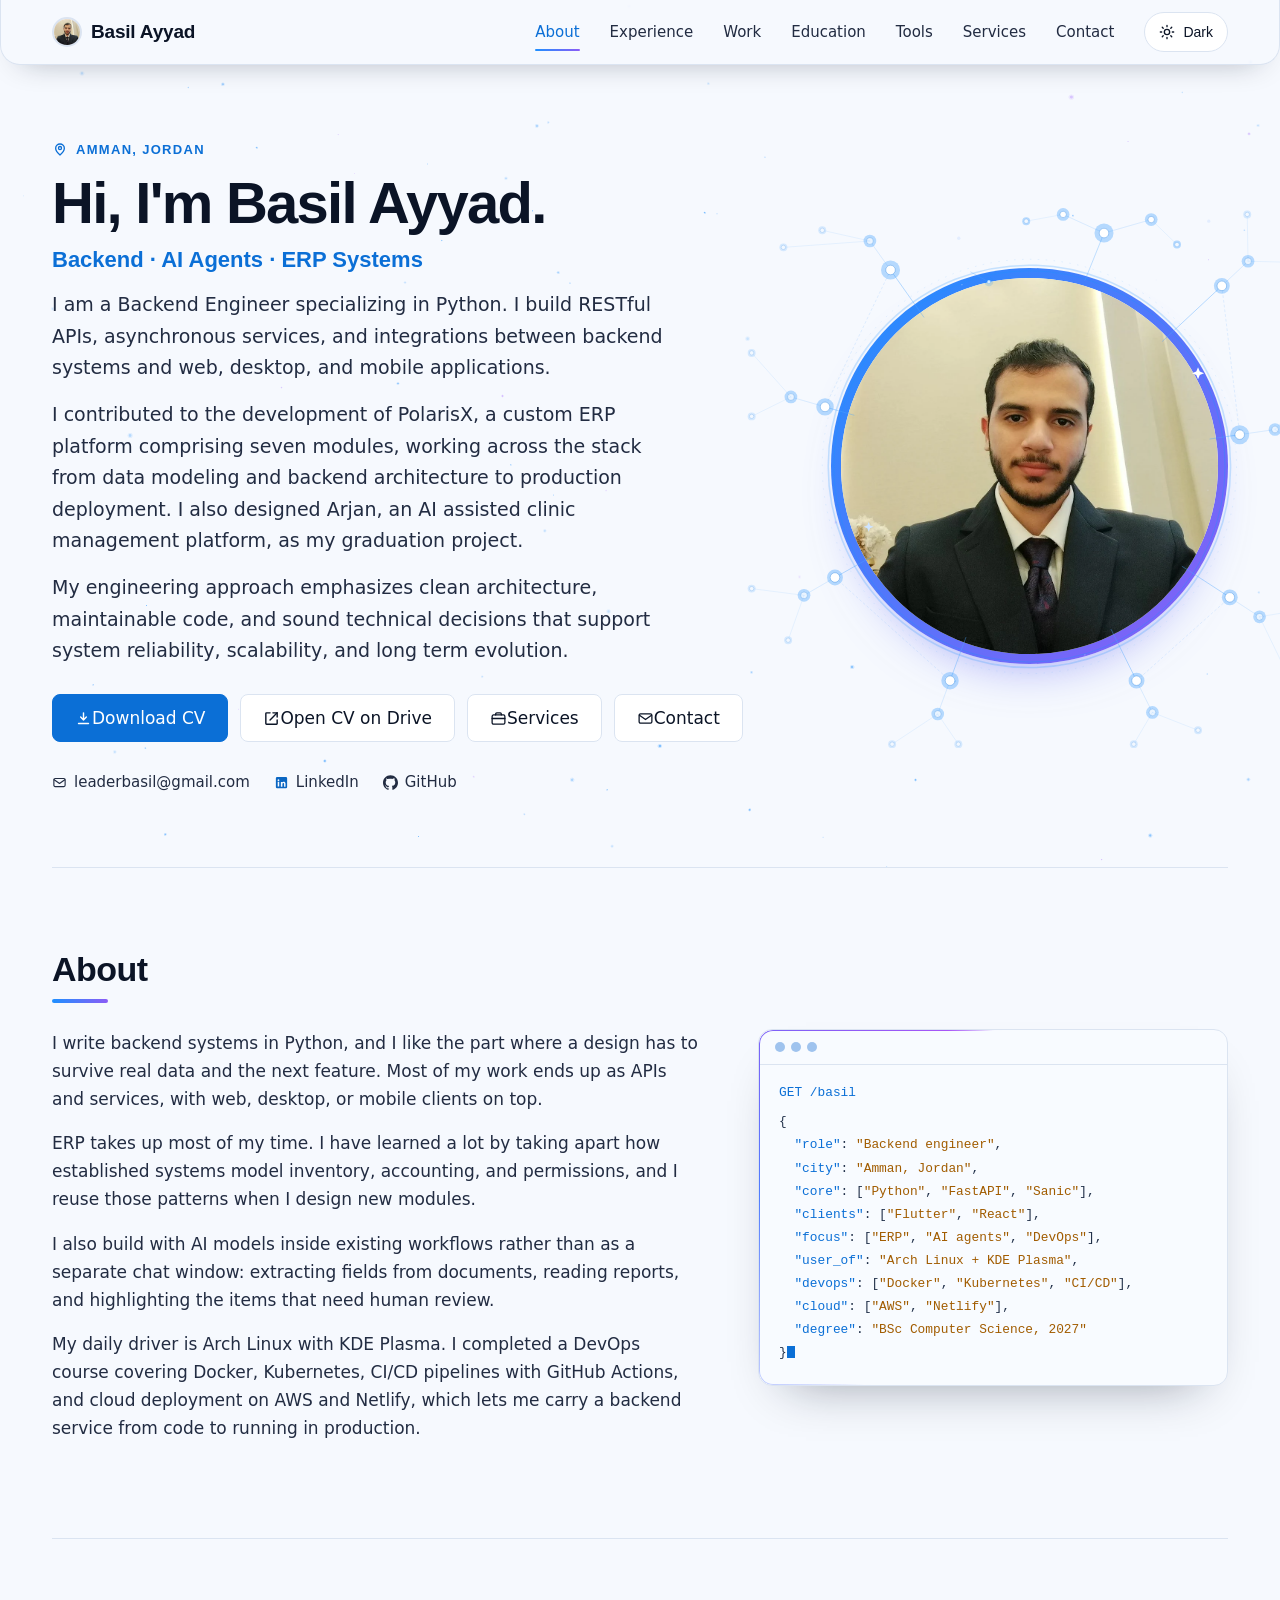
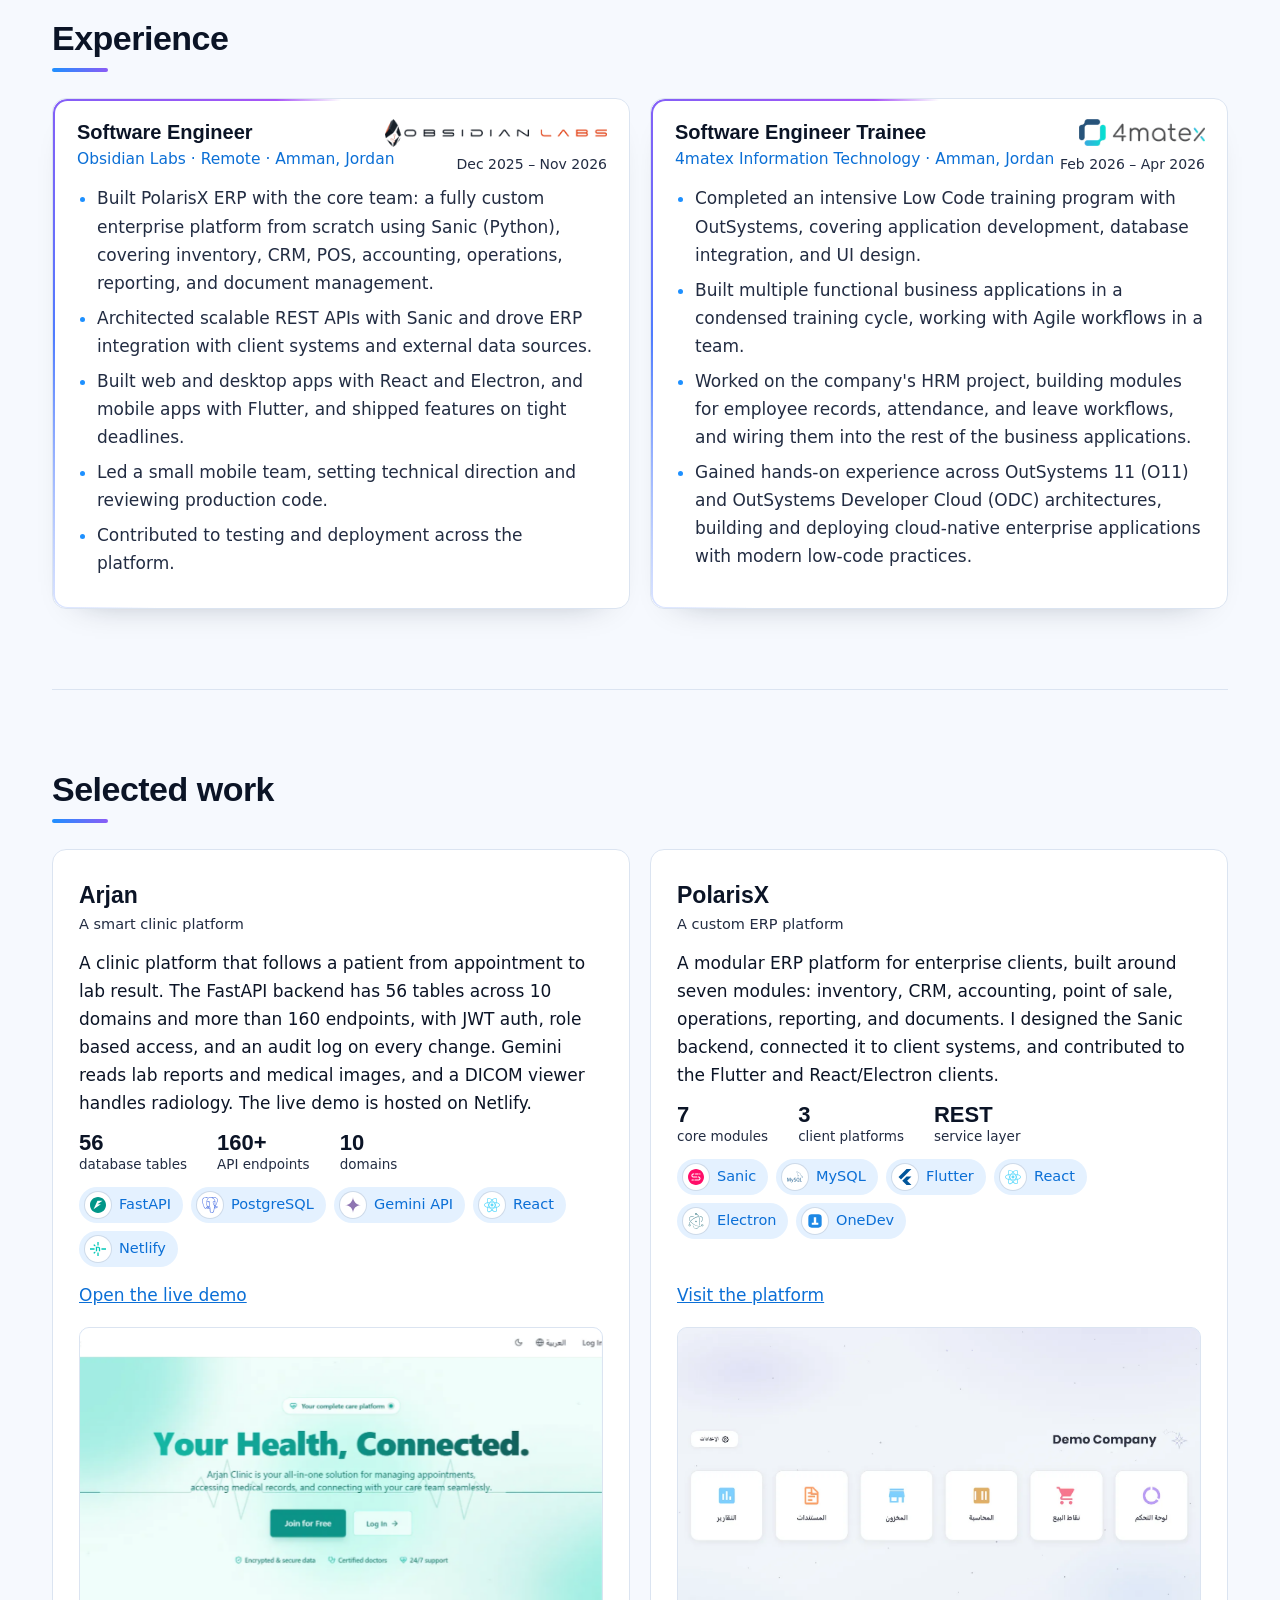
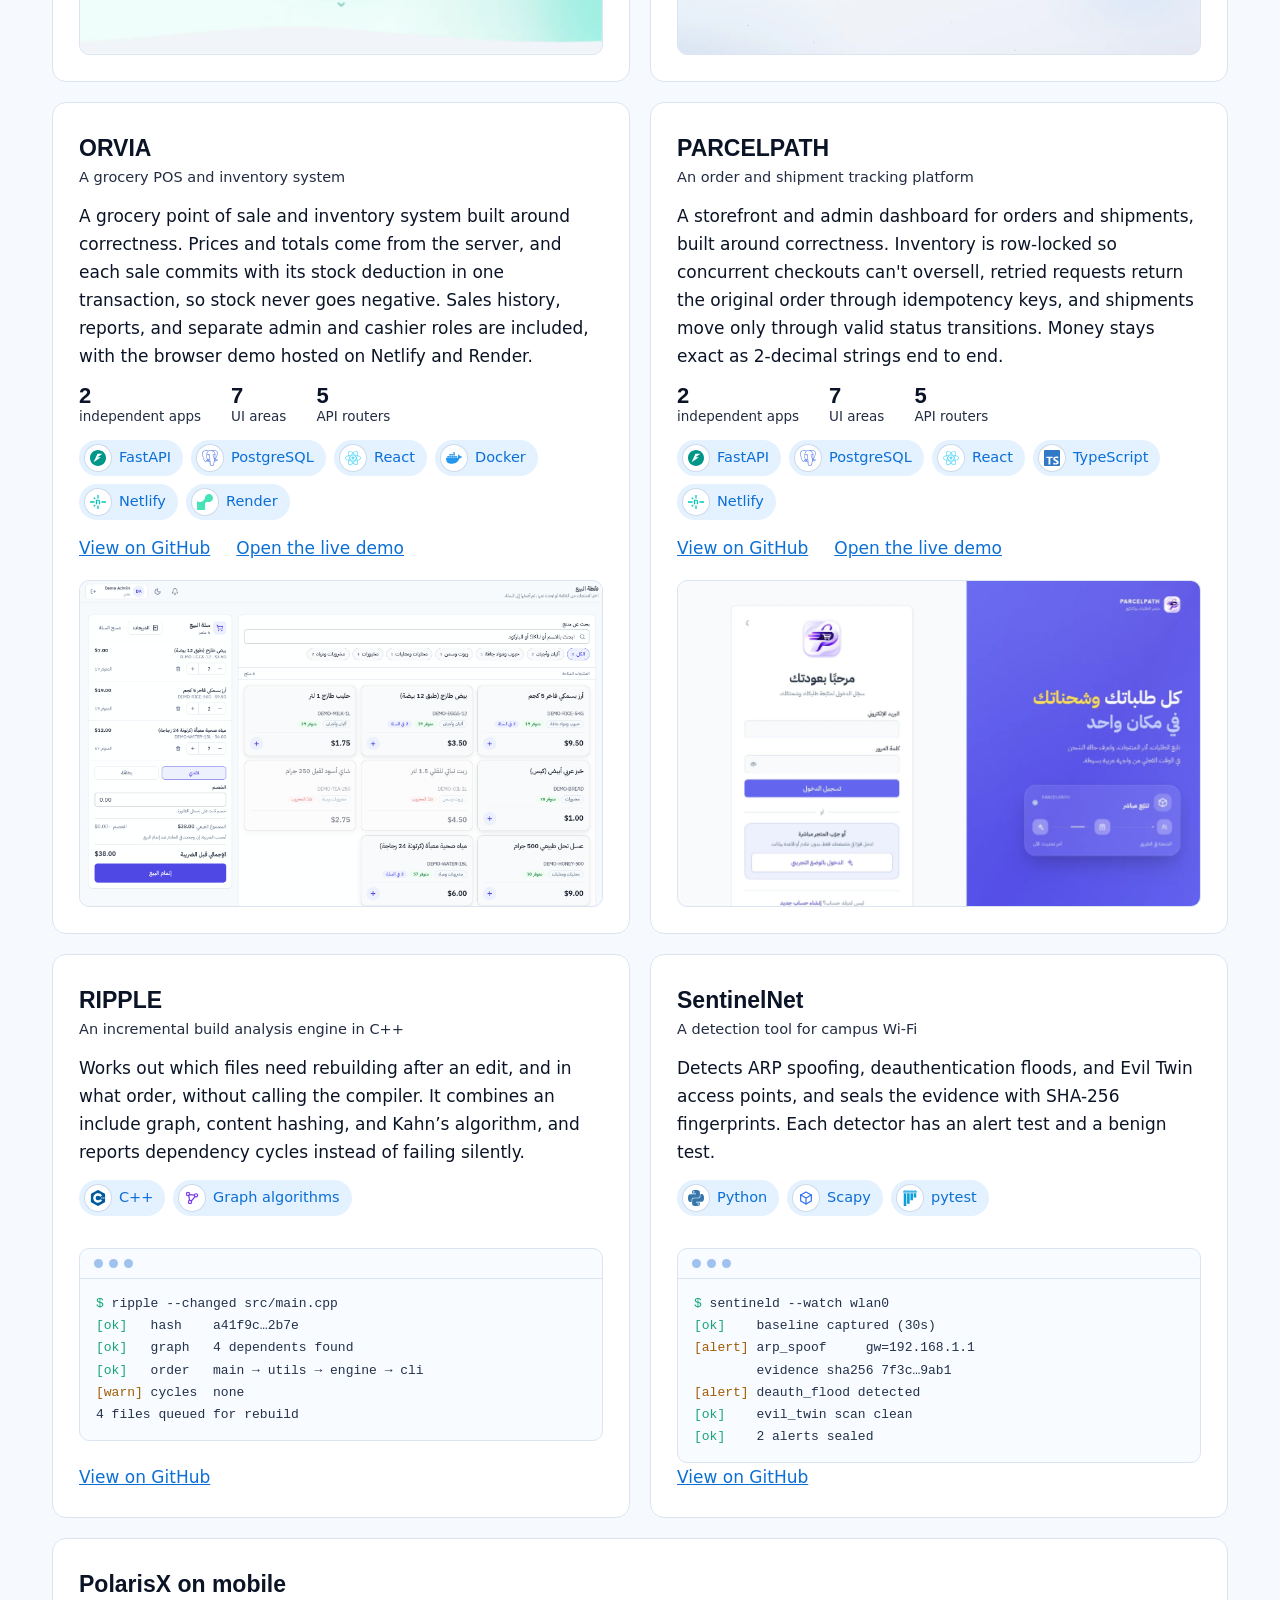
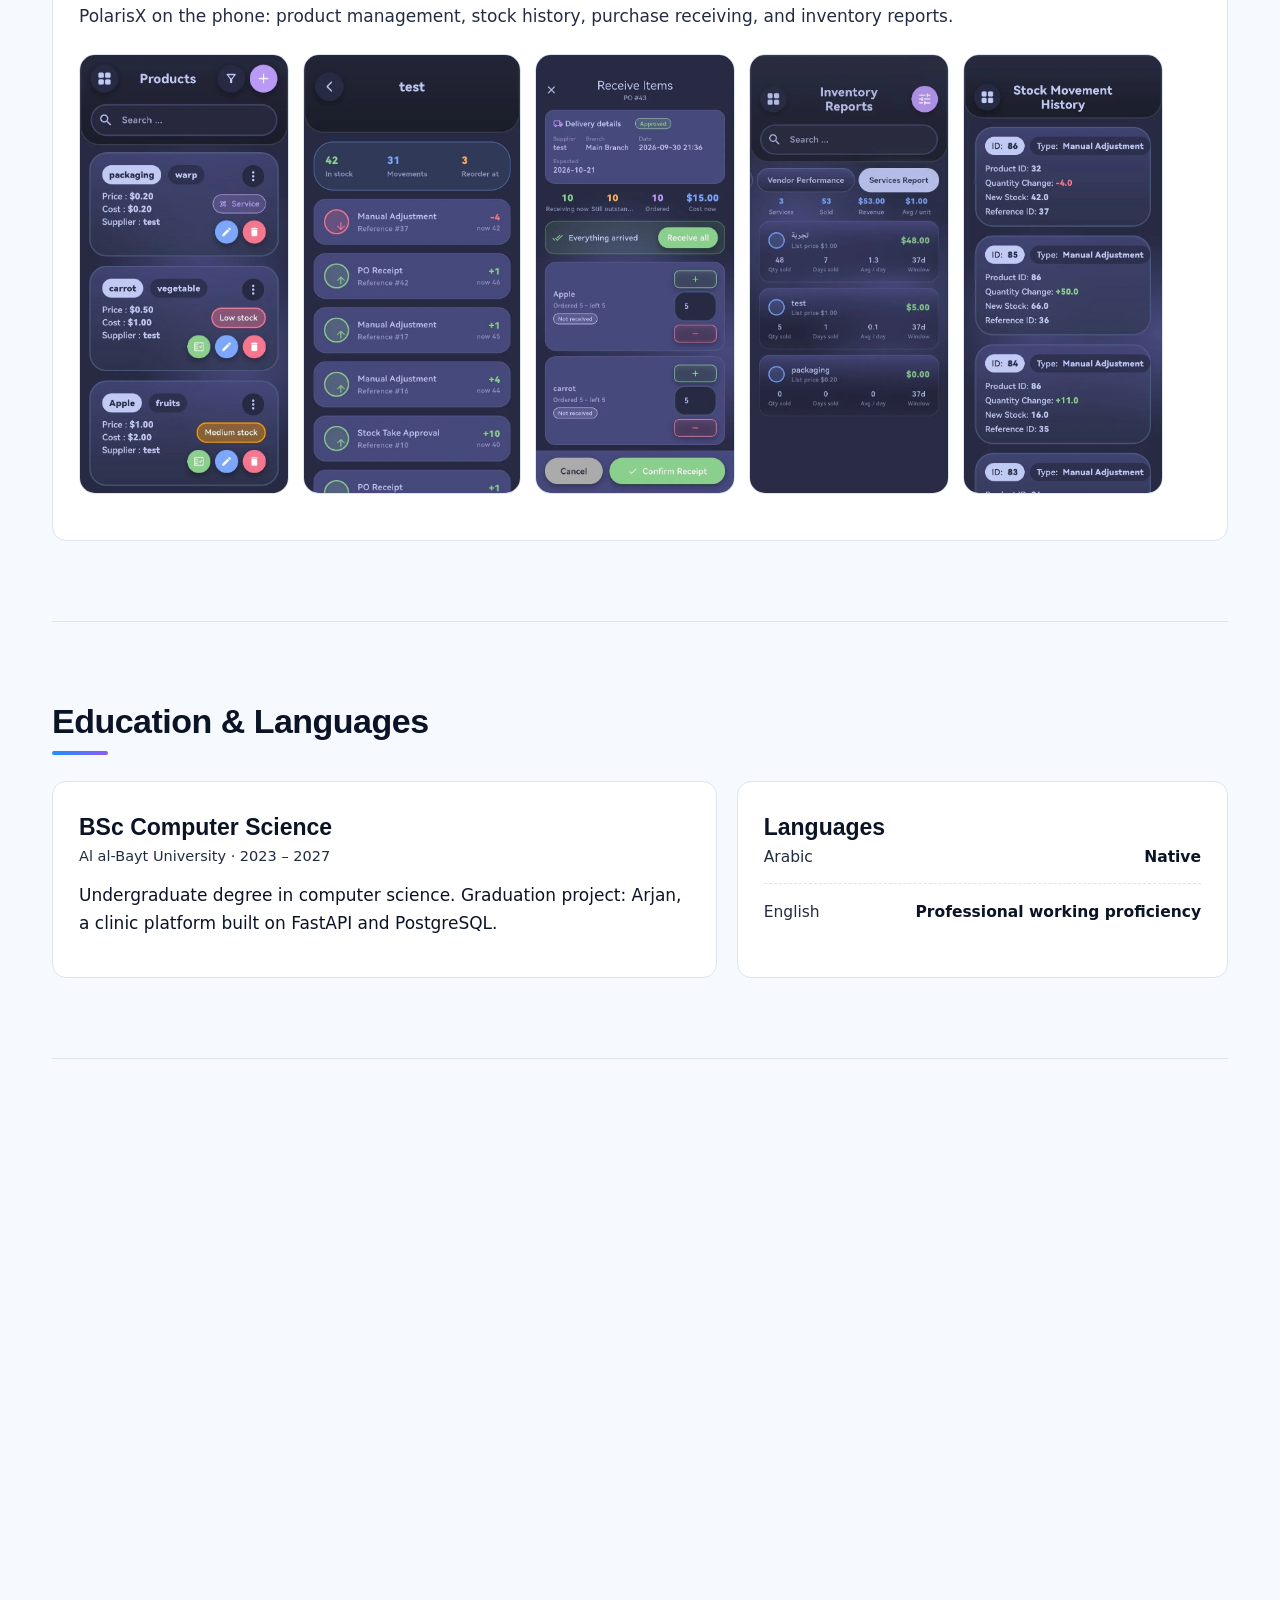
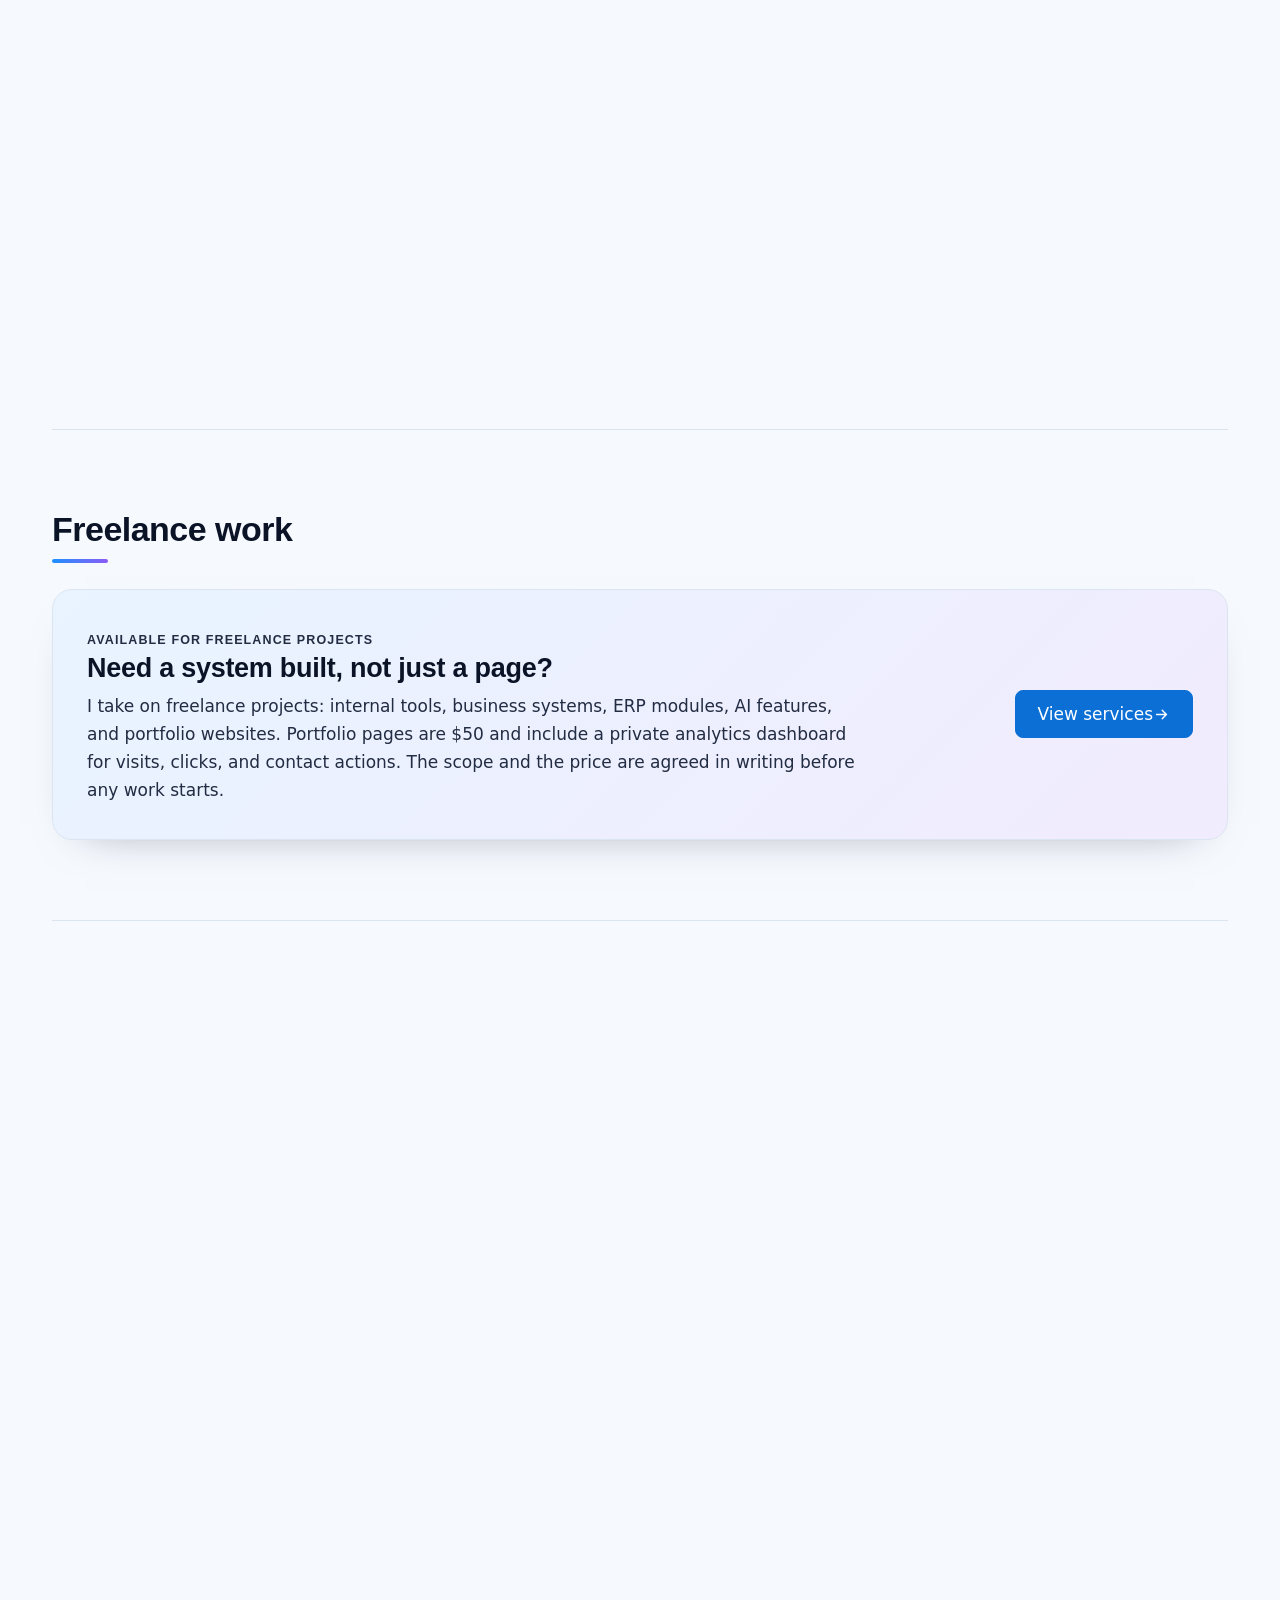
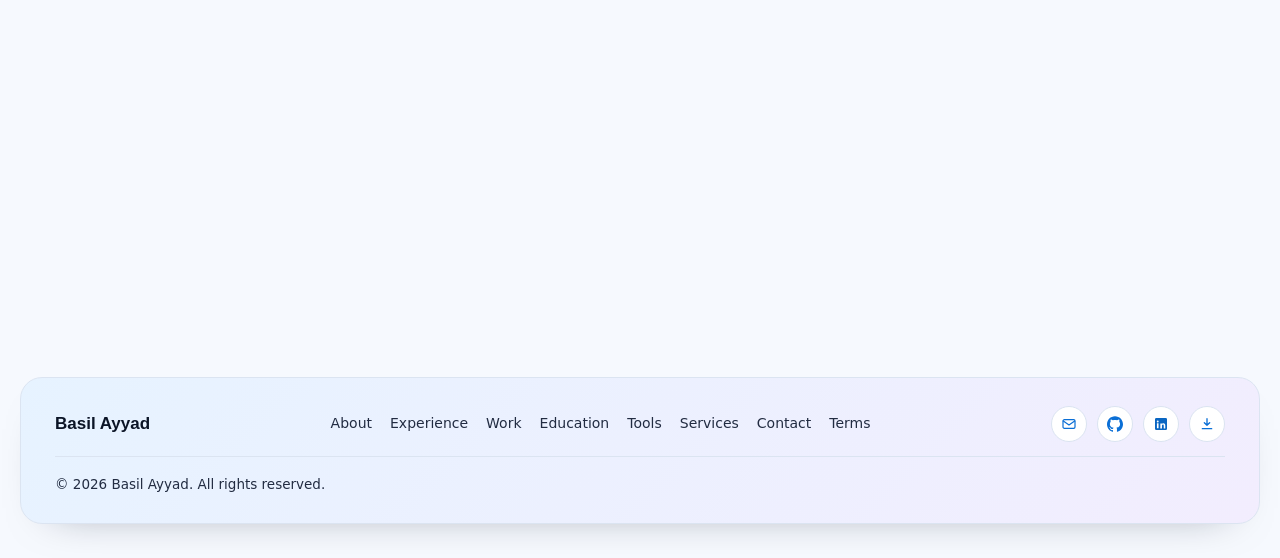
==== commit 508dbef0: "Soften PolarisX description" ====
--- a/index.html
+++ b/index.html
@@ -274,7 +274,7 @@
 <a href="https://arjan-demo.netlify.app/#/">Open the live demo</a>
 <div class="shot"><img class="lt" src="assets/arjan-light.webp" width="1600" height="747" alt="Arjan Clinic home page in light mode: Your Health, Connected, with Join for Free and Log In buttons" loading="lazy" decoding="async"><img class="dk" src="assets/arjan-dark.webp" width="1600" height="746" alt="Arjan Clinic home page in dark mode: Your Health, Connected, with Join for Free and Log In buttons" loading="lazy" decoding="async"></div></article>
 <article class="card rv"><h3>PolarisX</h3><p class="tag">A custom ERP platform</p>
-<p>A modular ERP platform for enterprise clients, built around seven modules: inventory, CRM, accounting, point of sale, operations, reporting, and documents. I designed the Sanic backend and built most of it, connected it to client systems, and worked on the Flutter and React/Electron clients.</p>
+<p>A modular ERP platform for enterprise clients, built around seven modules: inventory, CRM, accounting, point of sale, operations, reporting, and documents. I designed the Sanic backend, connected it to client systems, and contributed to the Flutter and React/Electron clients.</p>
 <ul class="stats"><li><b>7</b>core modules</li><li><b>3</b>client platforms</li><li><b>REST</b>service layer</li></ul>
 <ul class="tiles"><li style="--i:0"><span class="ic"><svg aria-hidden="true"><use href="#ic-sanic"/></svg></span>Sanic</li><li style="--i:1"><span class="ic"><svg aria-hidden="true"><use href="#ic-mysql"/></svg></span>MySQL</li><li style="--i:2"><span class="ic"><svg aria-hidden="true"><use href="#ic-flutter"/></svg></span>Flutter</li><li style="--i:3"><span class="ic"><svg aria-hidden="true"><use href="#ic-react"/></svg></span>React</li><li style="--i:4"><span class="ic"><svg aria-hidden="true"><use href="#ic-electron"/></svg></span>Electron</li><li style="--i:5"><span class="ic"><svg aria-hidden="true"><use href="#ic-onedev"/></svg></span>OneDev</li></ul>
 <a href="https://polarisx.obsidianlabs.space/">Visit the platform</a>
